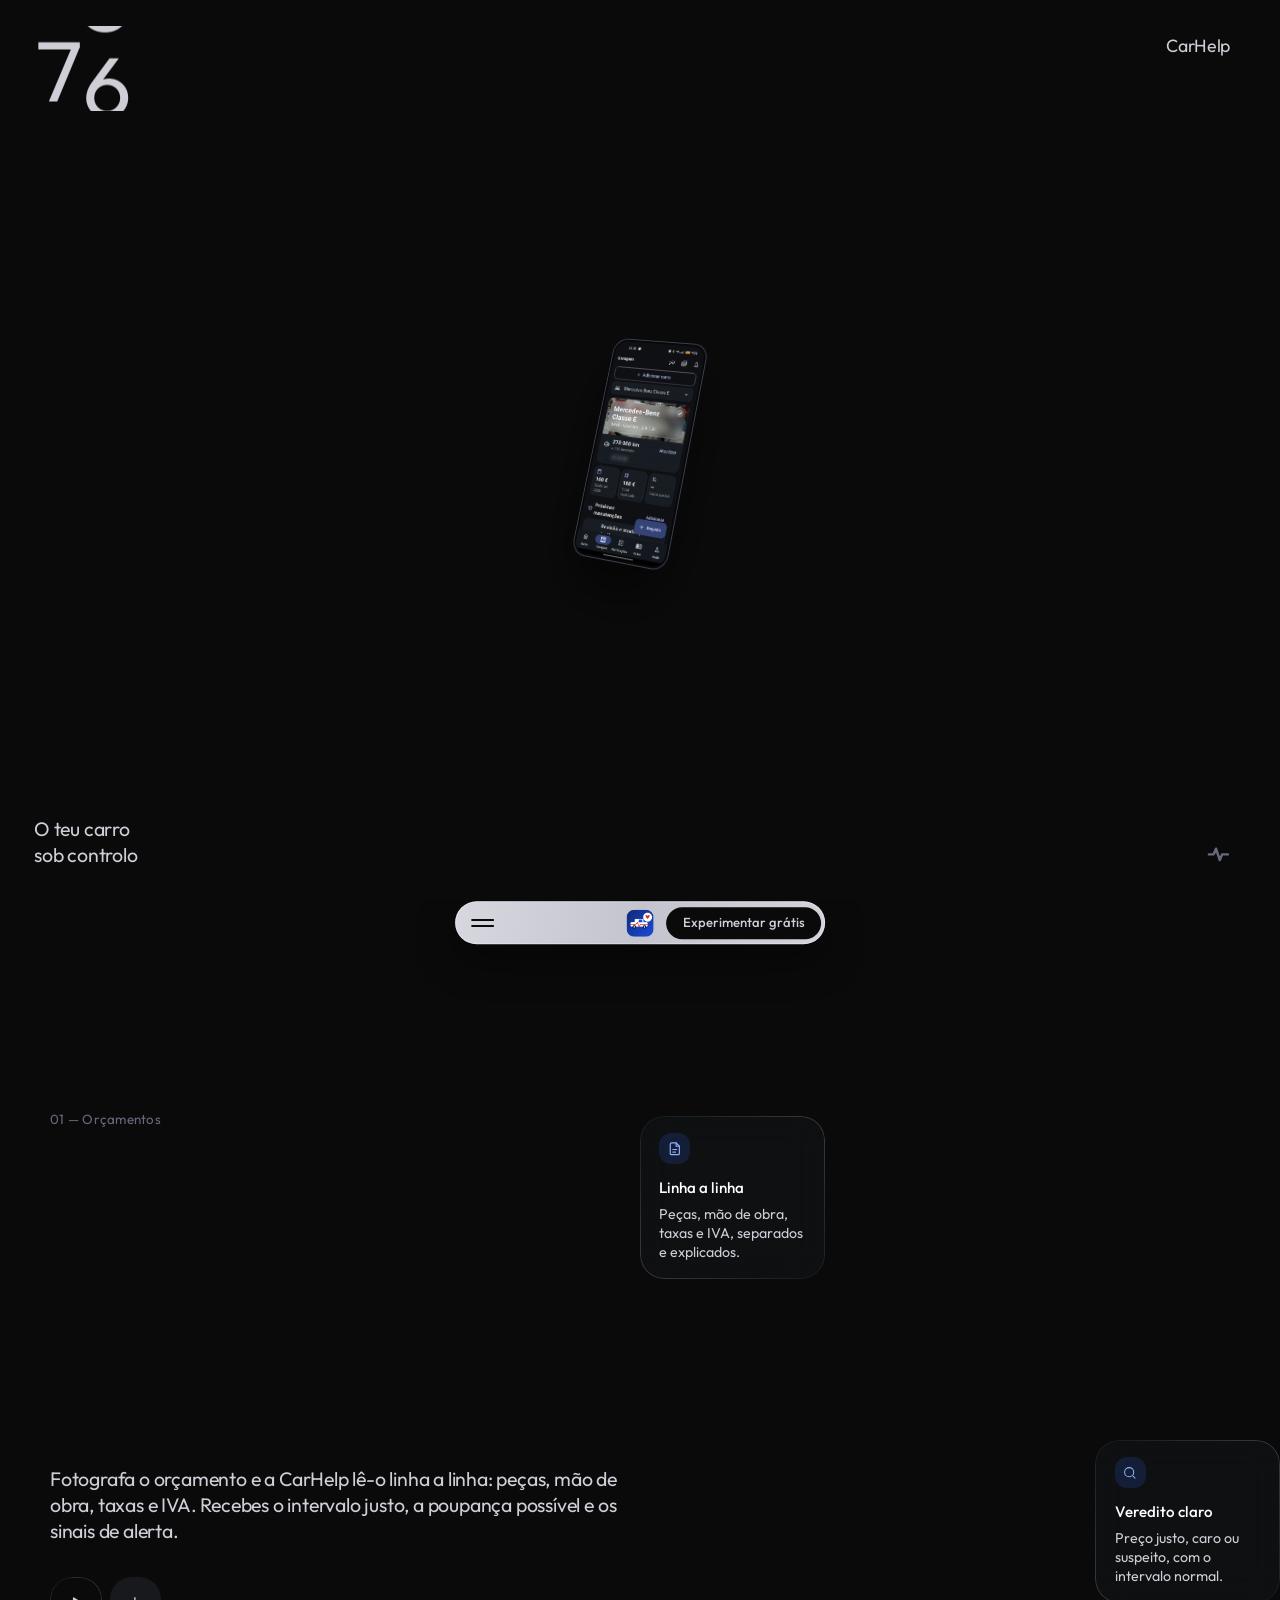
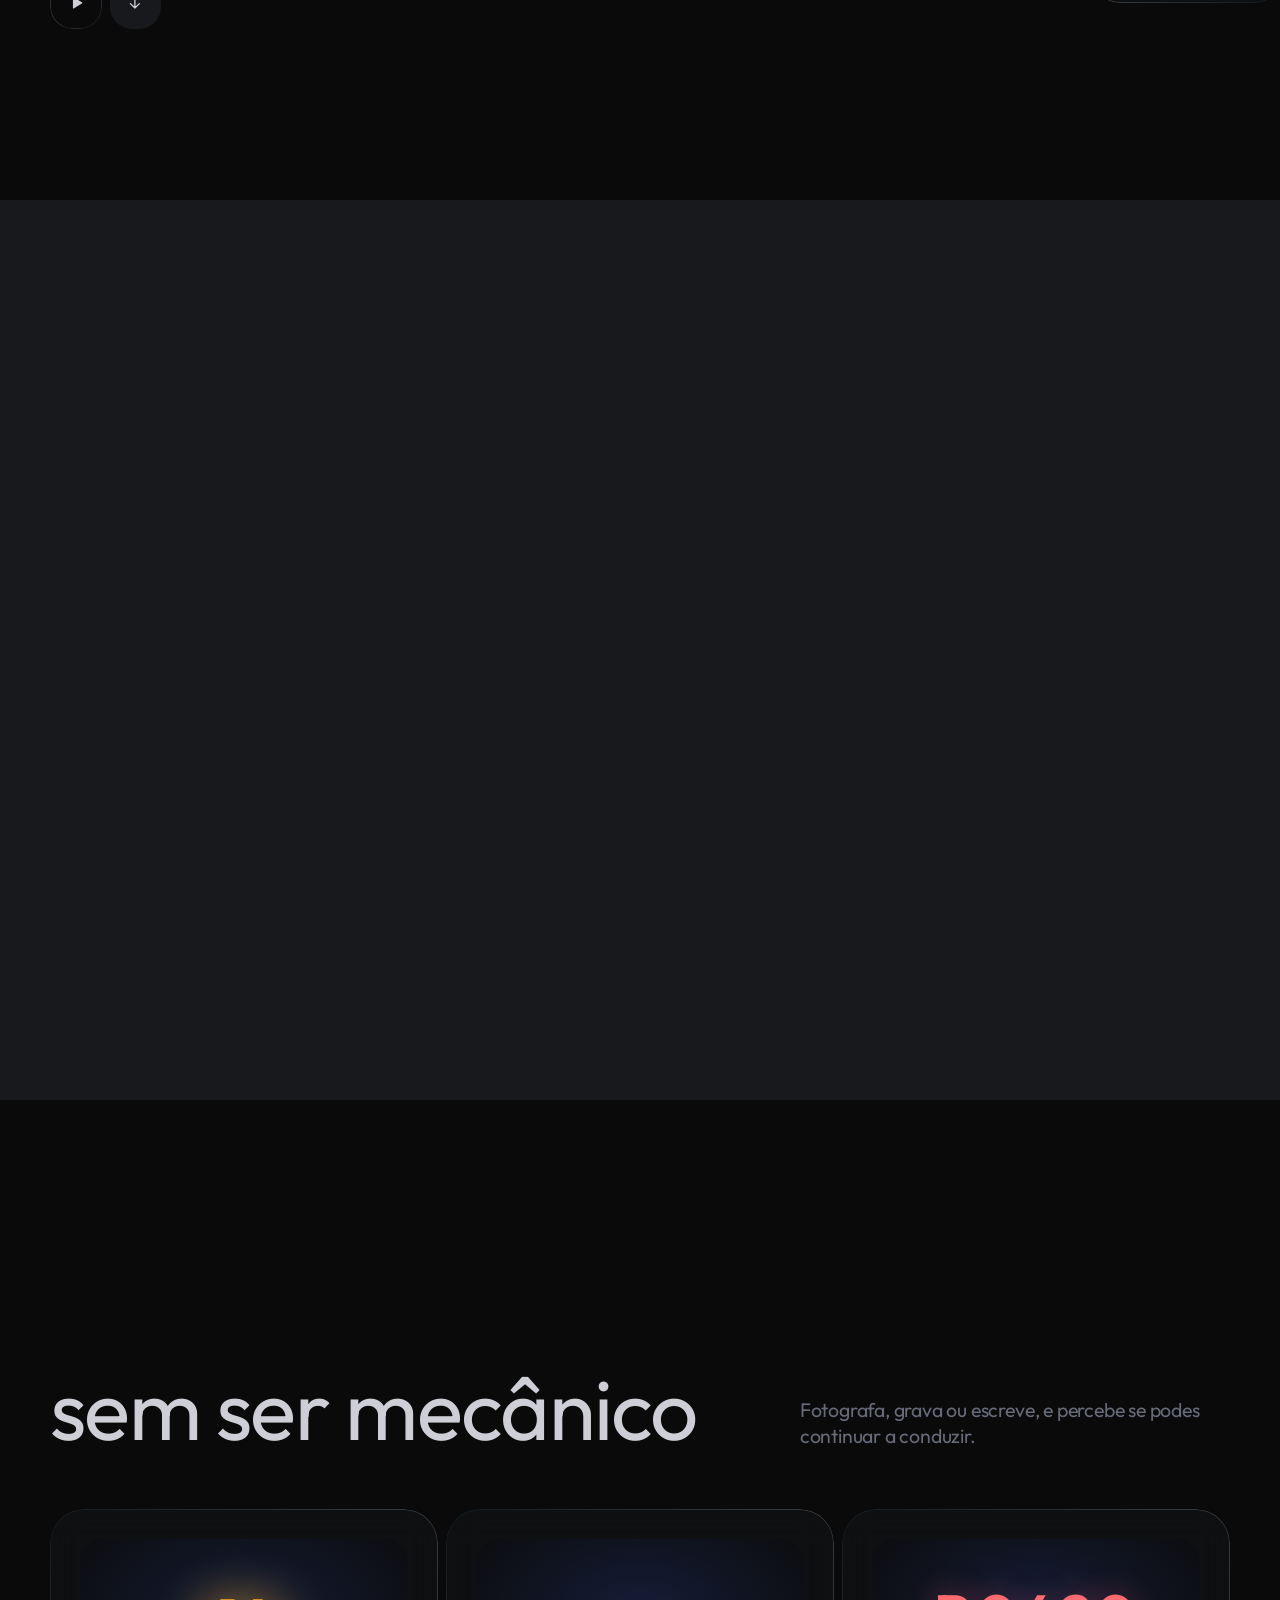
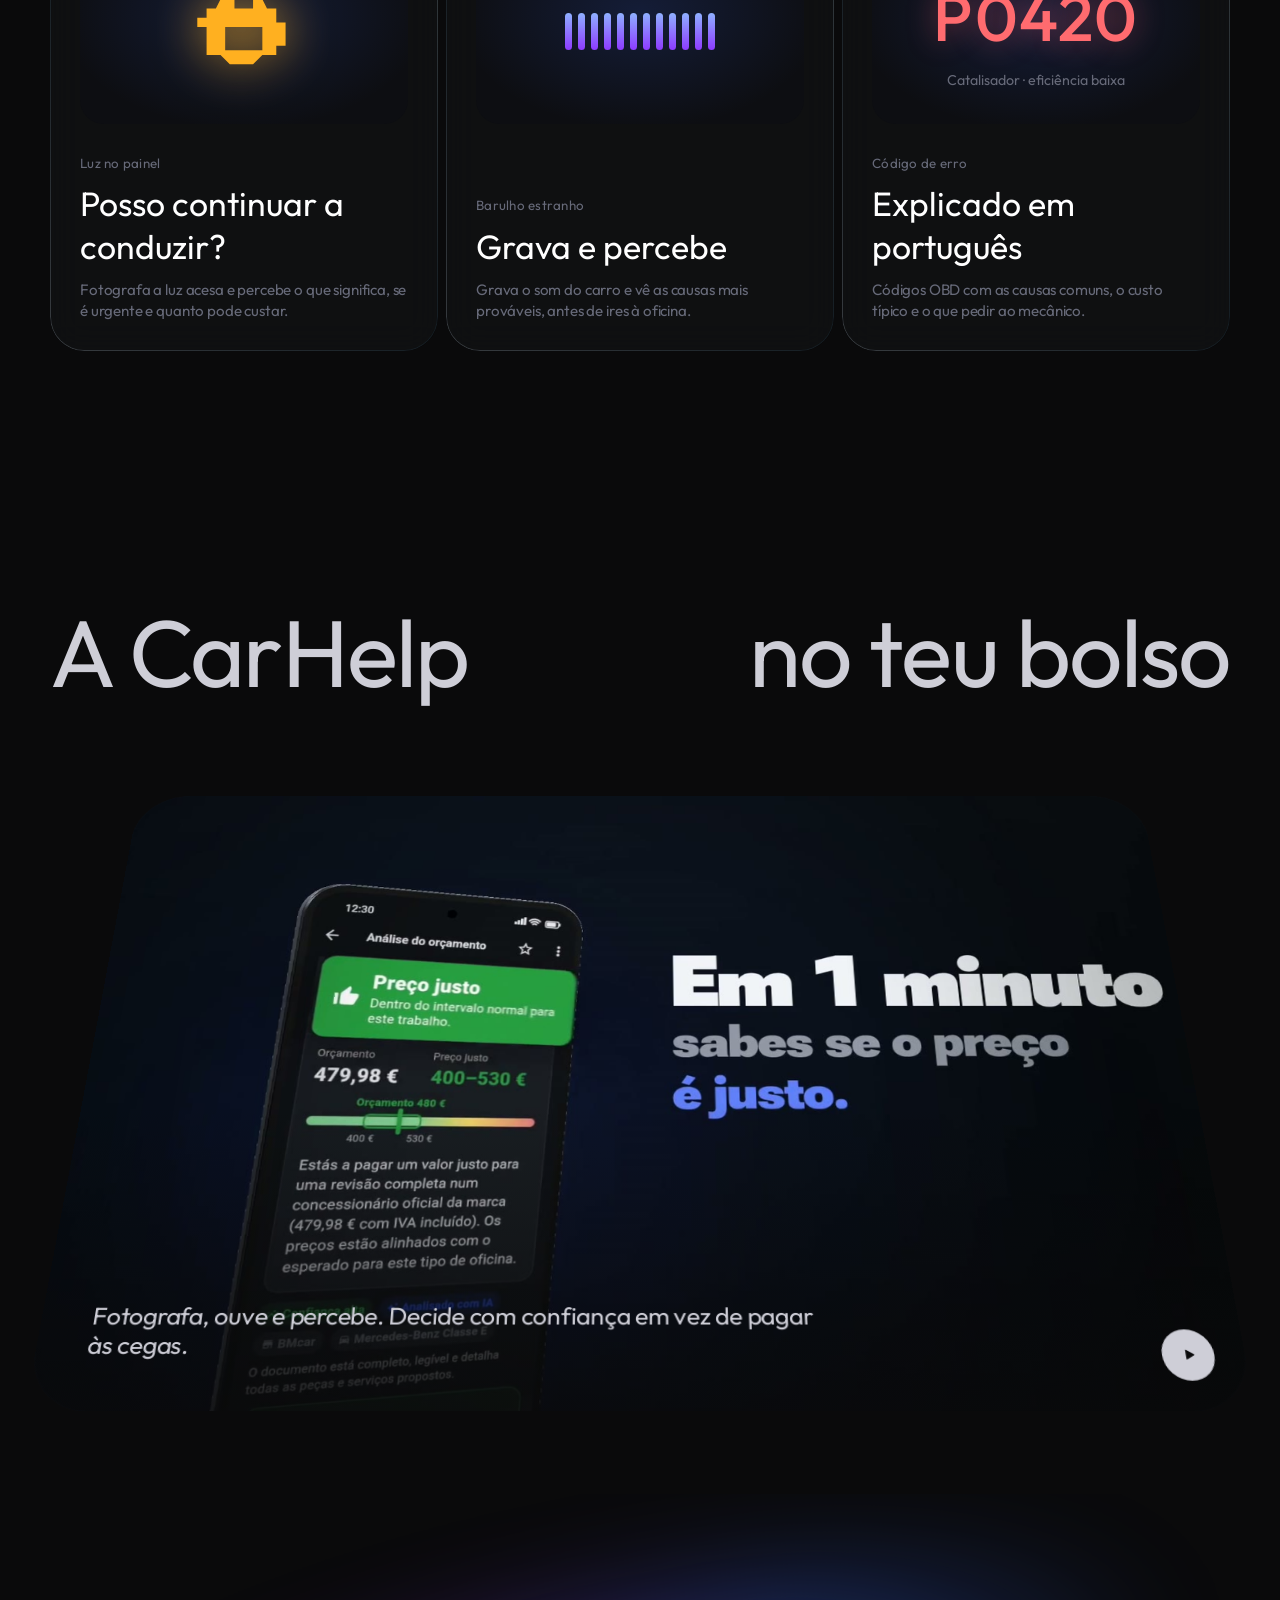
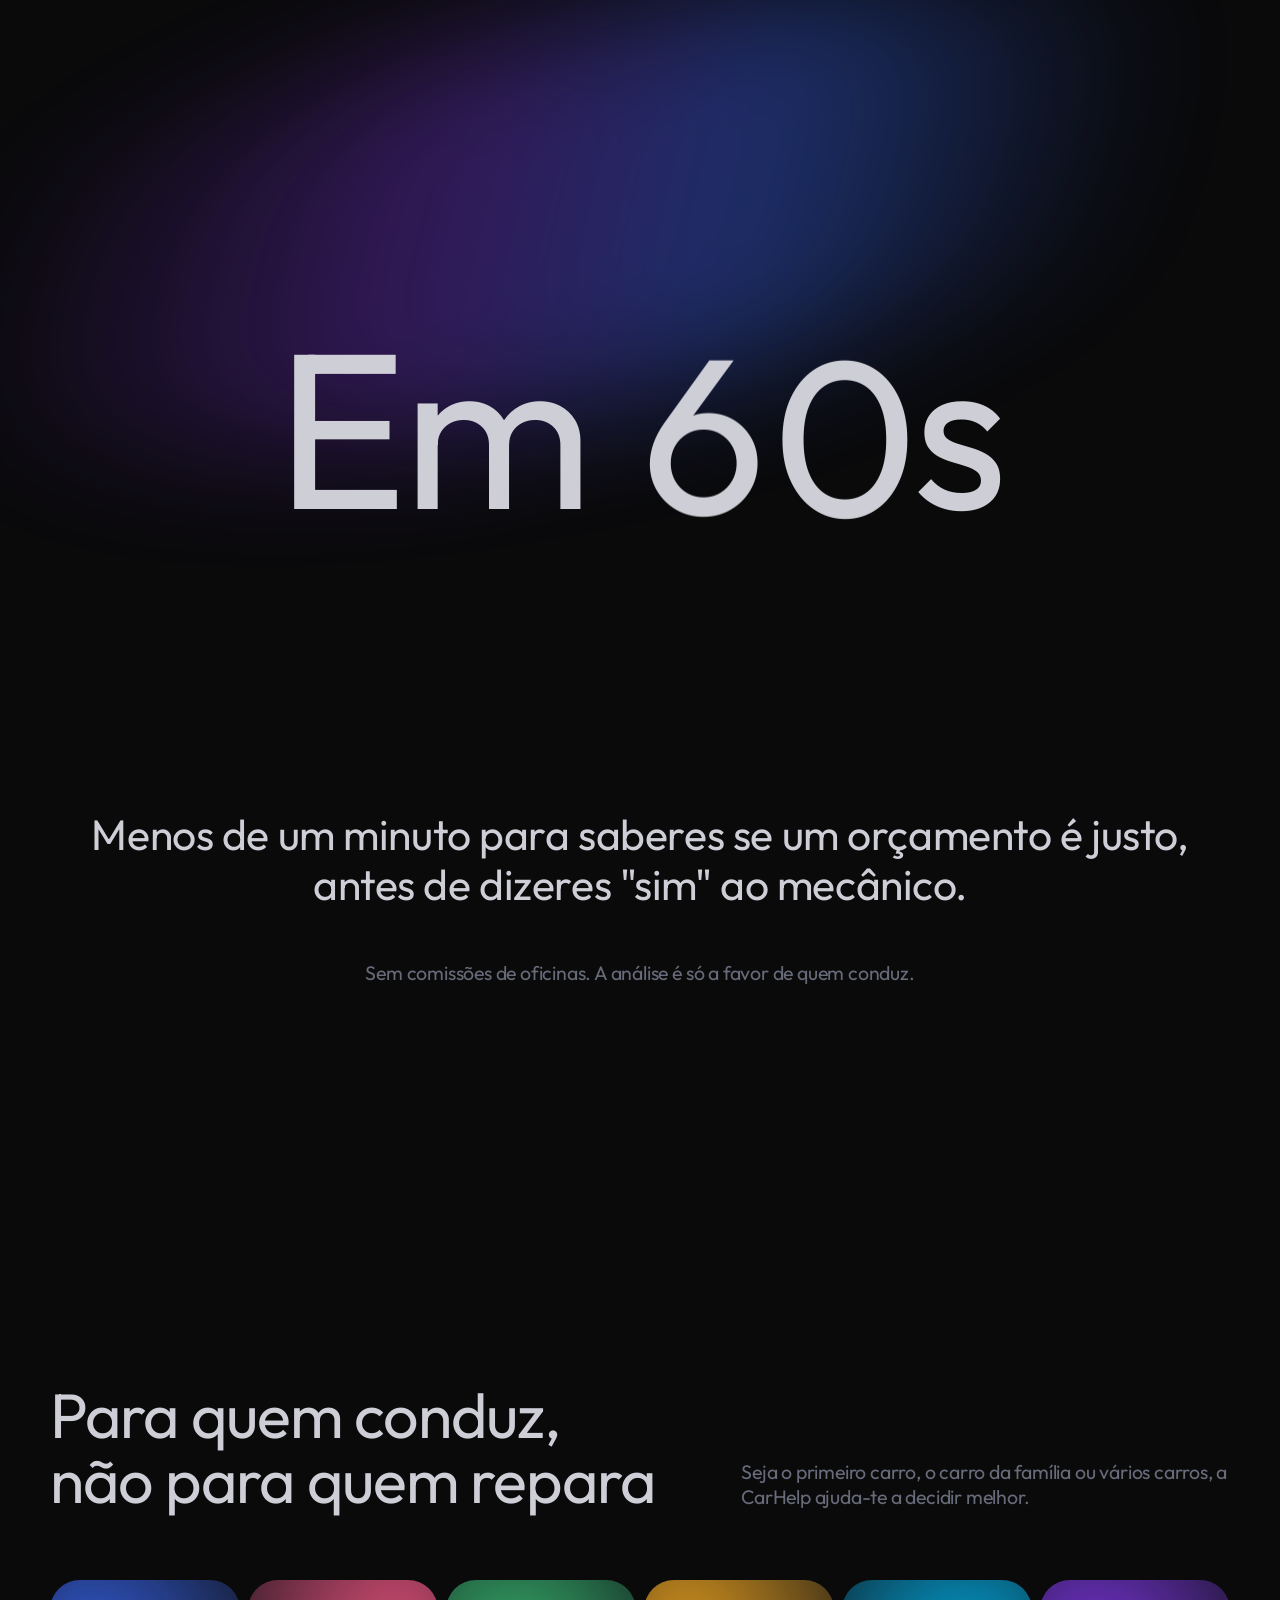
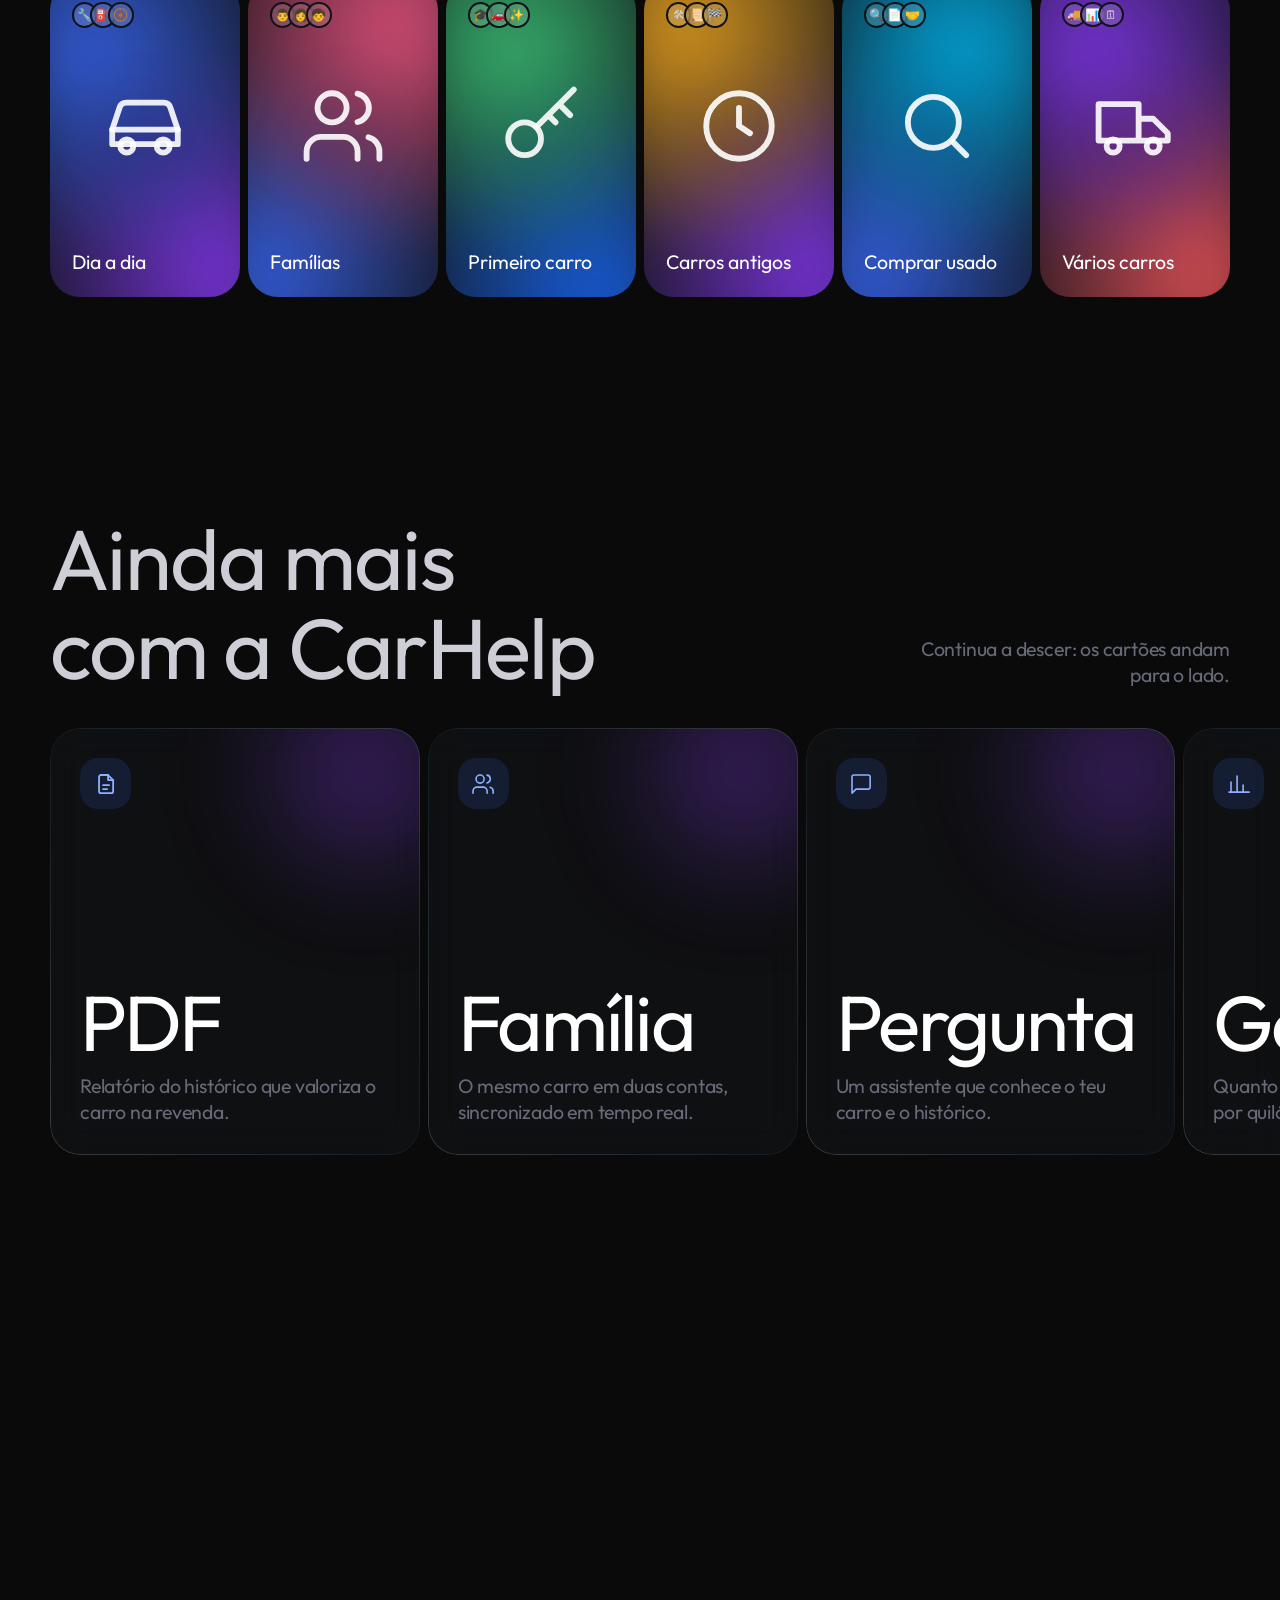
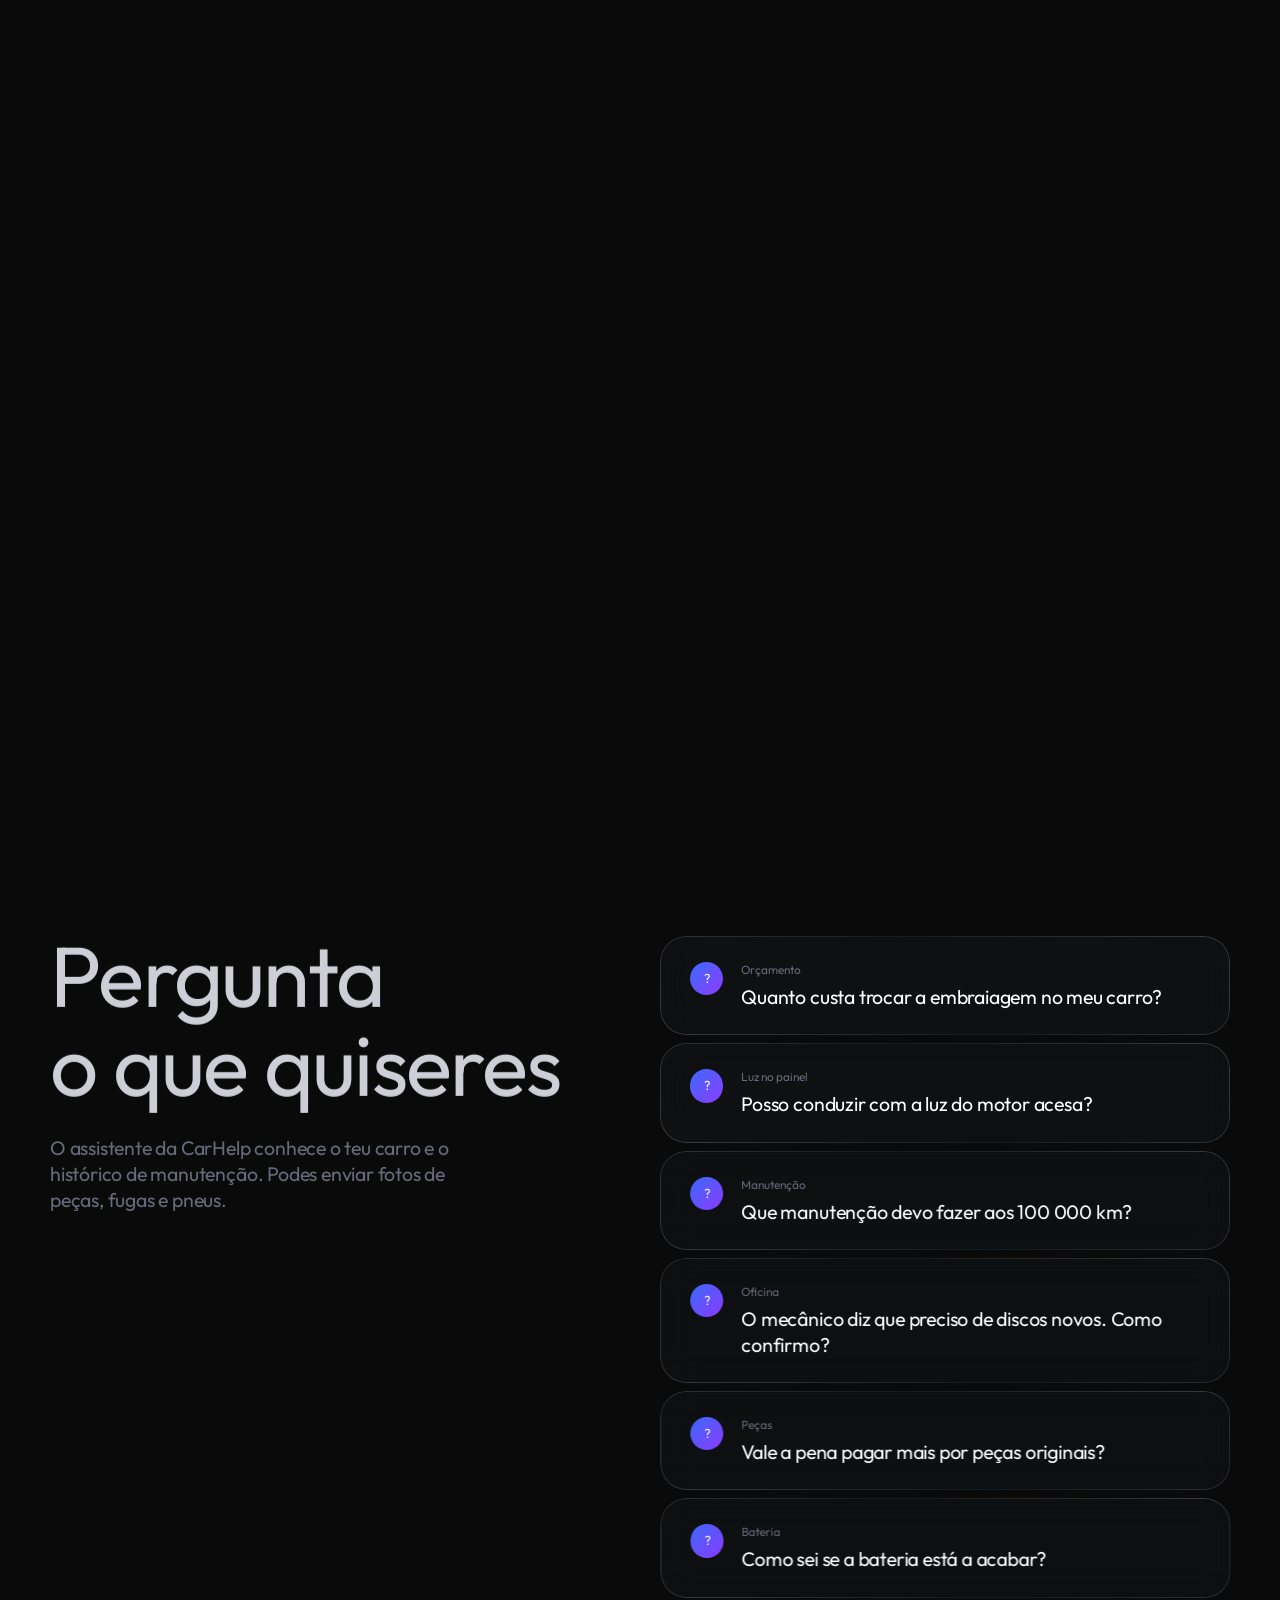
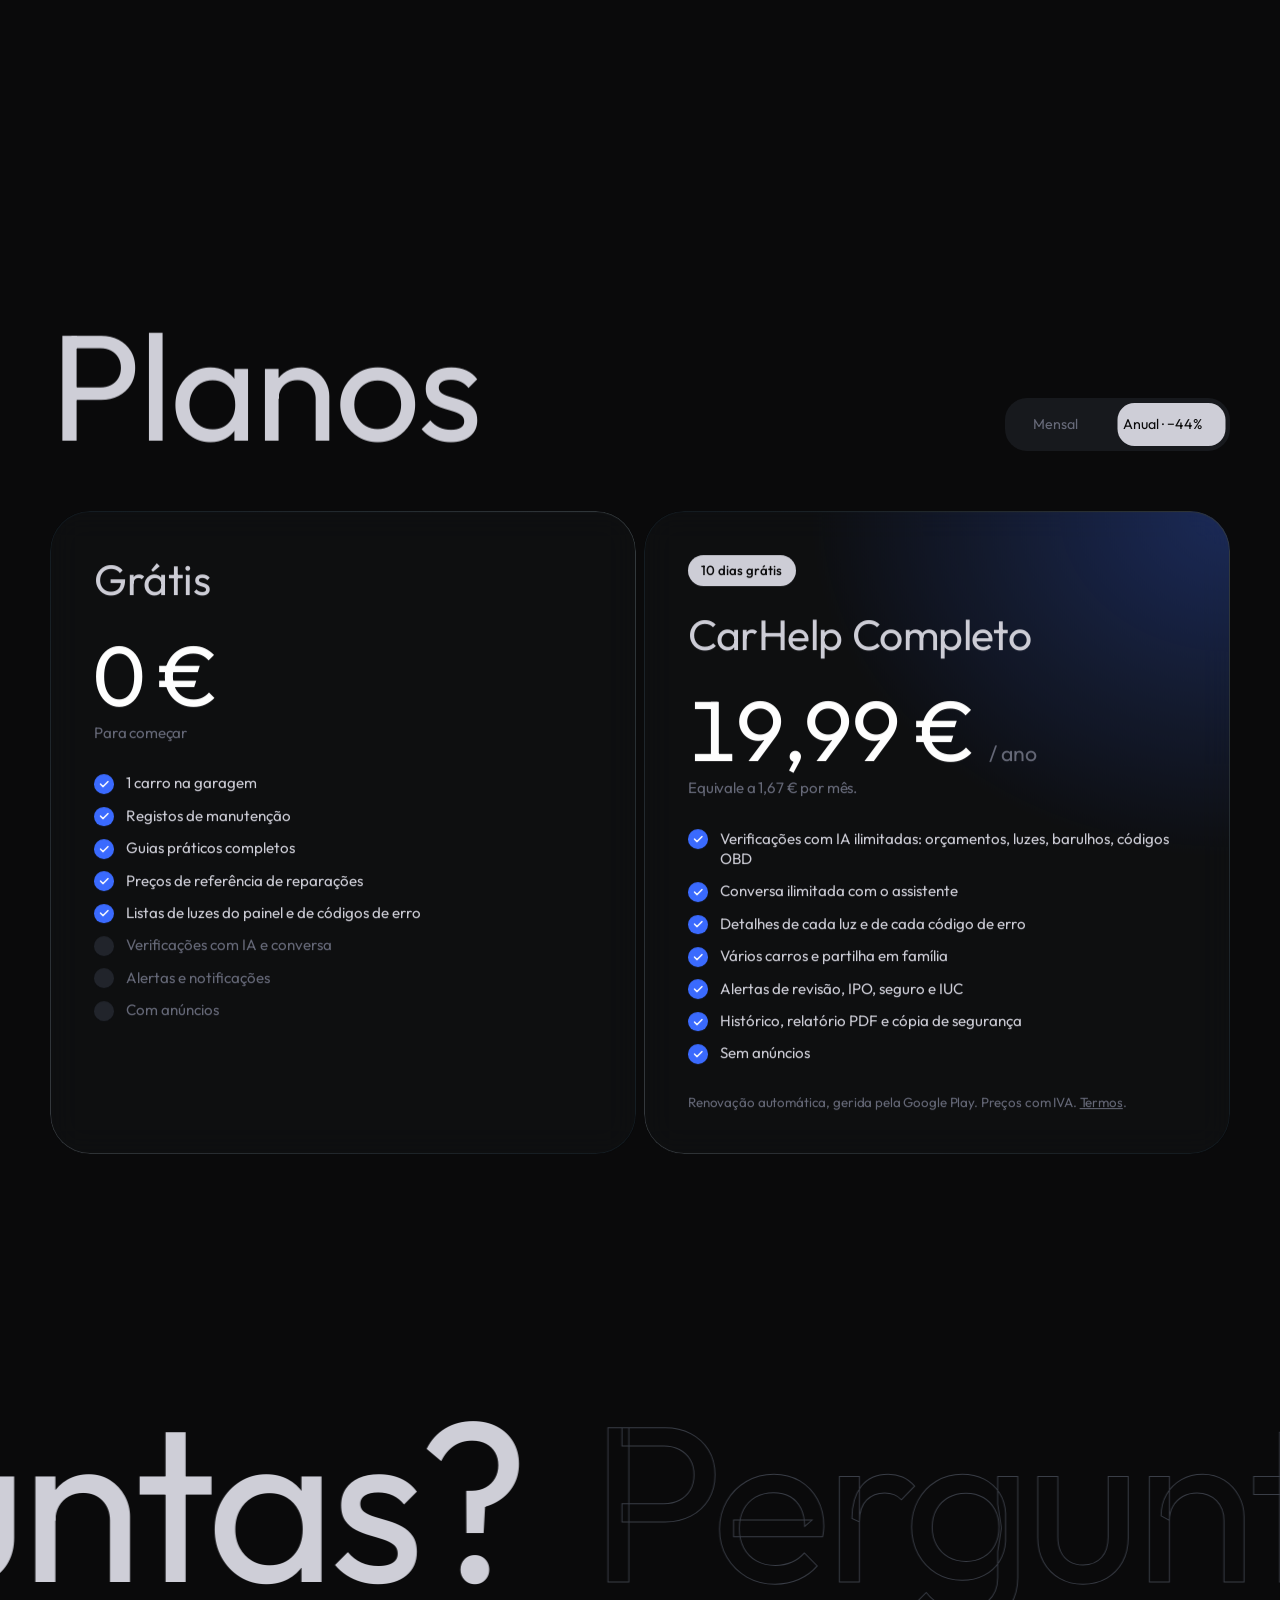
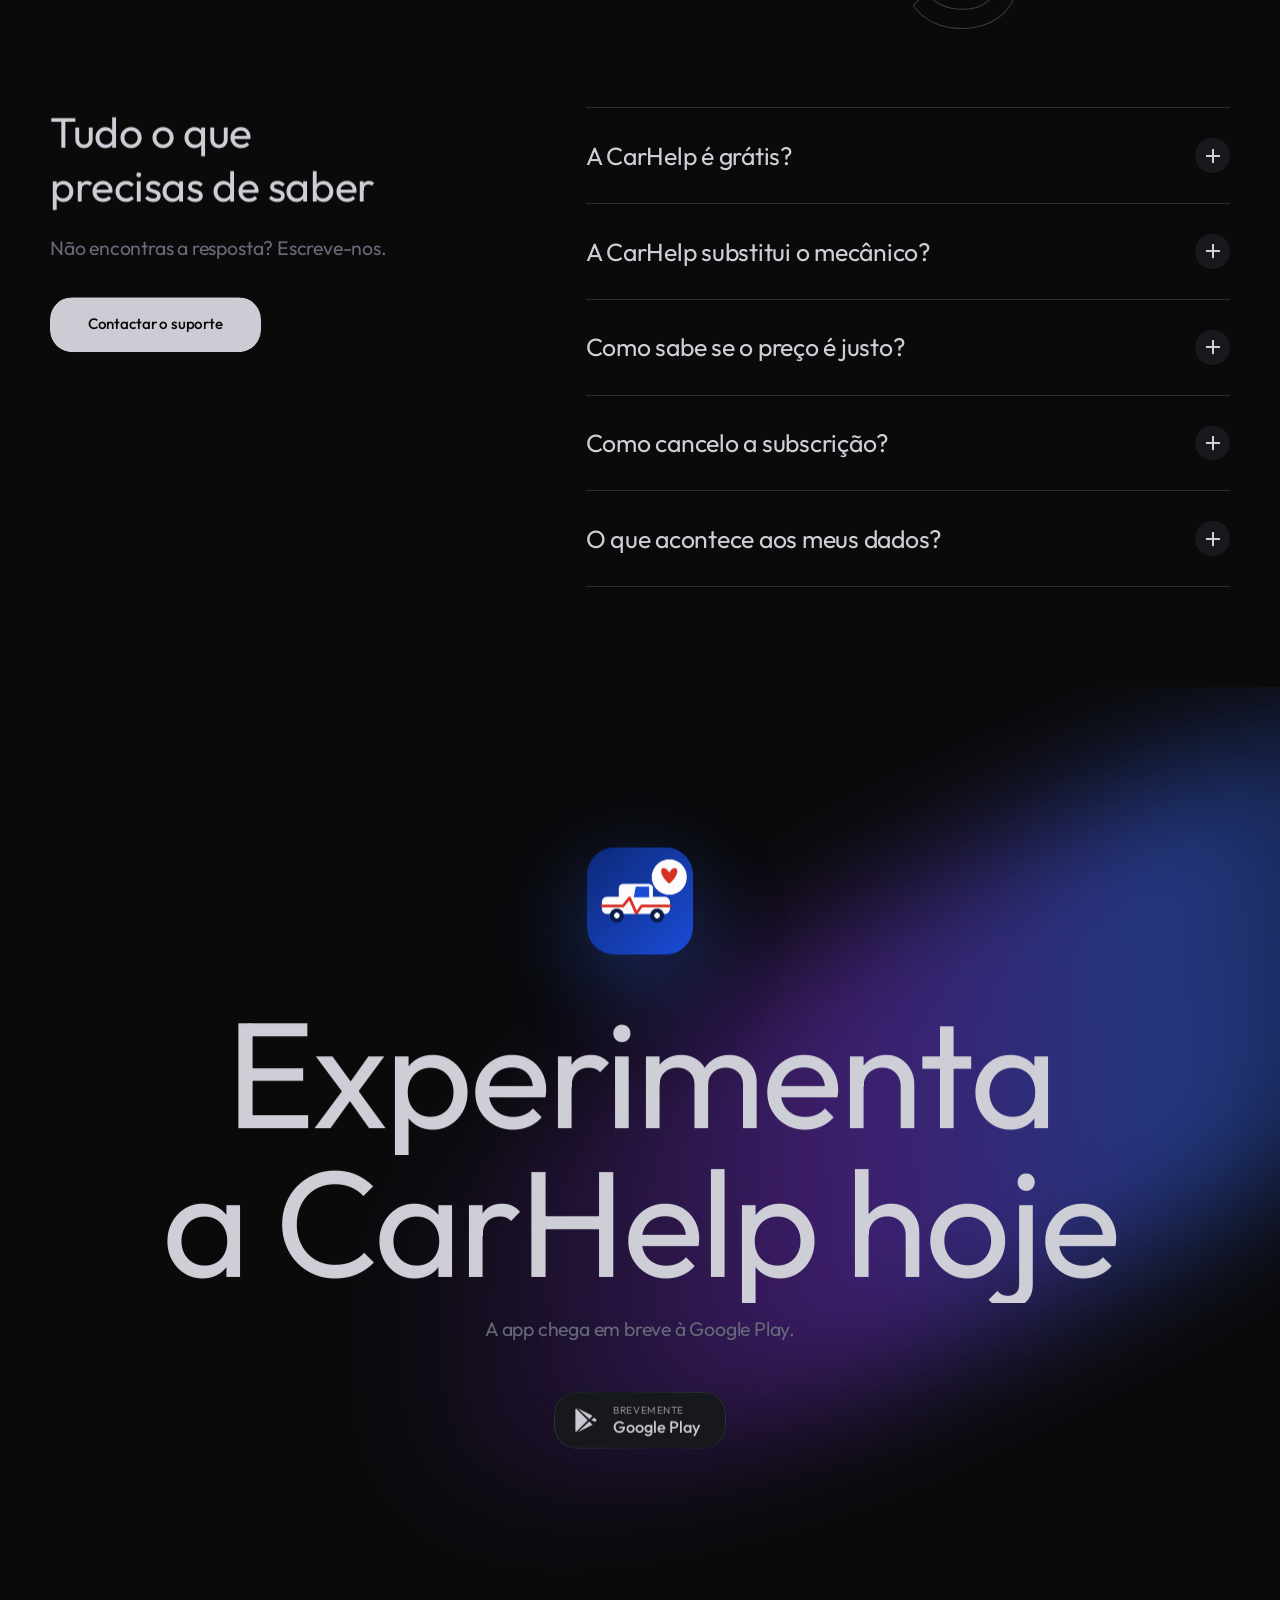
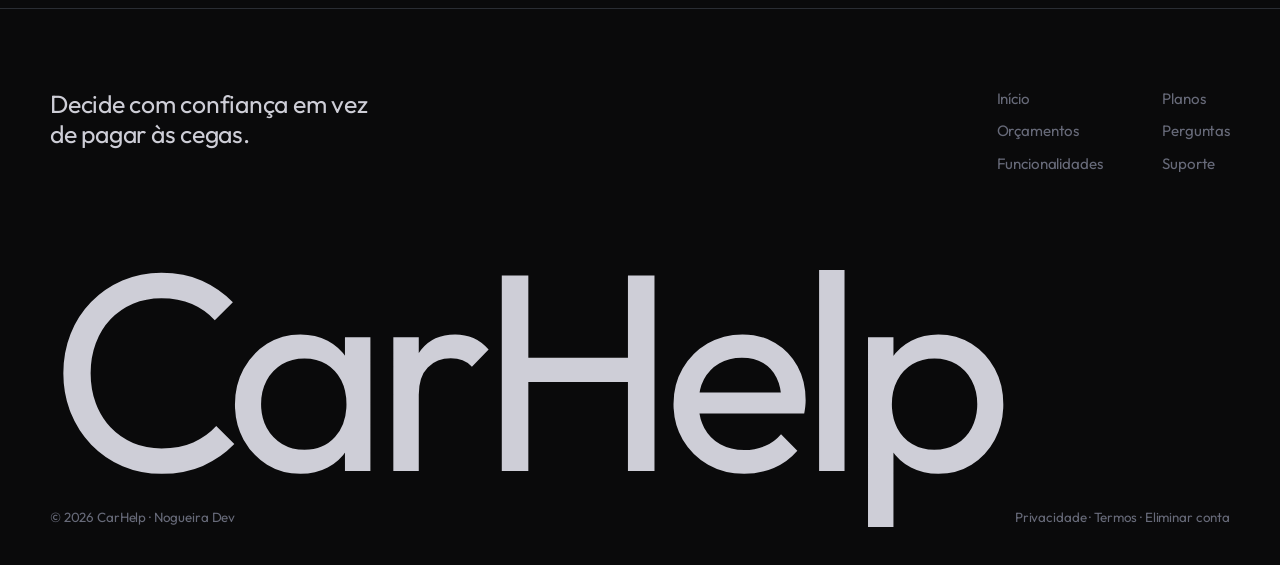
==== index.html @ defe09f9 "Add files via upload" ====
<!doctype html>
<html lang="pt-PT" class="no-js">
<head>
  <meta charset="utf-8">
  <meta name="viewport" content="width=device-width, initial-scale=1">
  <title>CarHelp — Este orçamento é justo?</title>
  <meta name="description" content="Fotografa o orçamento da oficina e descobre em 1 minuto se o preço é justo. Percebe luzes do painel, barulhos e códigos de erro, e mantém o carro em dia.">
  <meta name="theme-color" content="#0a0a0b">
  <link rel="icon" type="image/png" href="media/app-icon.png">
  <link rel="apple-touch-icon" href="media/app-icon.png">
  <meta property="og:type" content="website">
  <meta property="og:locale" content="pt_PT">
  <meta property="og:title" content="CarHelp — Este orçamento é justo?">
  <meta property="og:description" content="Descobre em 1 minuto se o orçamento da oficina é justo. Decide com confiança em vez de pagar às cegas.">
  <meta property="og:image" content="media/poster-desktop.jpg">
  <meta name="twitter:card" content="summary_large_image">
  <link rel="preconnect" href="https://fonts.googleapis.com">
  <link rel="preconnect" href="https://fonts.gstatic.com" crossorigin>
  <link href="https://fonts.googleapis.com/css2?family=Outfit:wght@300;400;500&display=swap" rel="stylesheet">
  <link rel="stylesheet" href="site.css">
  <script>document.documentElement.classList.replace('no-js', 'js');</script>
  <!--
    QUANDO A APP ESTIVER PUBLICADA, preenche só esta linha:
      window.PLAY_STORE_URL = "https://play.google.com/store/apps/details?id=com.tomas.car_help";
  -->
  <script>window.PLAY_STORE_URL = "";</script>
</head>
<body>

  <!-- Ícones -->
  <svg width="0" height="0" style="position:absolute" aria-hidden="true">
    <defs>
      <symbol id="i-down" viewBox="0 0 24 24" fill="none" stroke="currentColor" stroke-width="1.8" stroke-linecap="round" stroke-linejoin="round"><path d="M12 5v14M6 13l6 6 6-6"/></symbol>
      <symbol id="i-right" viewBox="0 0 24 24" fill="none" stroke="currentColor" stroke-width="1.8" stroke-linecap="round" stroke-linejoin="round"><path d="M5 12h14M13 6l6 6-6 6"/></symbol>
      <symbol id="i-left" viewBox="0 0 24 24" fill="none" stroke="currentColor" stroke-width="1.8" stroke-linecap="round" stroke-linejoin="round"><path d="M19 12H5M11 6l-6 6 6 6"/></symbol>
      <symbol id="i-play" viewBox="0 0 24 24" fill="currentColor"><path d="M8 5.5v13a1 1 0 0 0 1.5.86l10.6-6.5a1 1 0 0 0 0-1.72L9.5 4.64A1 1 0 0 0 8 5.5Z"/></symbol>
      <symbol id="i-close" viewBox="0 0 24 24" fill="none" stroke="currentColor" stroke-width="1.8" stroke-linecap="round"><path d="M6 6l12 12M18 6 6 18"/></symbol>
      <symbol id="i-menu" viewBox="0 0 24 24" fill="none" stroke="currentColor" stroke-width="1.8" stroke-linecap="round"><path d="M4 9h16M4 15h16"/></symbol>
      <symbol id="i-pulse" viewBox="0 0 24 24" fill="none" stroke="currentColor" stroke-width="2.6" stroke-linecap="round" stroke-linejoin="round"><path d="M2 12h5l2.5-6 4 12 2.5-6H22"/></symbol>
      <symbol id="i-gplay" viewBox="0 0 24 24" fill="currentColor"><path d="M3.6 1.6a1.3 1.3 0 0 0-.6 1.1v18.6c0 .5.2.9.6 1.1l10.4-10.4L3.6 1.6Zm11.8 9.3 2.9-2.9L5 1.4l10.4 9.5Zm0 2.2L5 22.6l13.3-6.6-2.9-2.9Zm4.9-3.5-3.3 1.9 3.3 1.9 1-.6a1 1 0 0 0 0-1.8l-1-.6Z"/></symbol>
      <symbol id="i-doc" viewBox="0 0 24 24" fill="none" stroke="currentColor" stroke-width="1.8" stroke-linecap="round" stroke-linejoin="round"><path d="M14 3H7a2 2 0 0 0-2 2v14a2 2 0 0 0 2 2h10a2 2 0 0 0 2-2V8z"/><path d="M14 3v5h5M9 13h6M9 17h4"/></symbol>
      <symbol id="i-warn" viewBox="0 0 24 24" fill="none" stroke="currentColor" stroke-width="1.8" stroke-linecap="round" stroke-linejoin="round"><path d="M12 9v4M12 17h.01"/><path d="M10.3 3.9 1.8 18a2 2 0 0 0 1.7 3h17a2 2 0 0 0 1.7-3L13.7 3.9a2 2 0 0 0-3.4 0z"/></symbol>
      <symbol id="i-wave" viewBox="0 0 24 24" fill="none" stroke="currentColor" stroke-width="1.8" stroke-linecap="round"><path d="M12 3v18M8 7v10M4 10v4M16 7v10M20 10v4"/></symbol>
      <symbol id="i-chip" viewBox="0 0 24 24" fill="none" stroke="currentColor" stroke-width="1.8" stroke-linecap="round" stroke-linejoin="round"><rect x="5" y="5" width="14" height="14" rx="2"/><path d="M9 9h6v6H9zM9 2v3M15 2v3M9 19v3M15 19v3M19 9h3M19 15h3M2 9h3M2 15h3"/></symbol>
      <symbol id="i-bell" viewBox="0 0 24 24" fill="none" stroke="currentColor" stroke-width="1.8" stroke-linecap="round" stroke-linejoin="round"><path d="M6 8a6 6 0 1 1 12 0c0 7 3 9 3 9H3s3-2 3-9"/><path d="M10.3 21a1.9 1.9 0 0 0 3.4 0"/></symbol>
      <symbol id="i-car" viewBox="0 0 24 24" fill="none" stroke="currentColor" stroke-width="1.6" stroke-linecap="round" stroke-linejoin="round"><path d="M3 13l2-6a2 2 0 0 1 1.9-1.4h10.2A2 2 0 0 1 19 7l2 6"/><path d="M3 13h18v4H3z"/><circle cx="7" cy="17.5" r="1.8"/><circle cx="17" cy="17.5" r="1.8"/></symbol>
      <symbol id="i-users" viewBox="0 0 24 24" fill="none" stroke="currentColor" stroke-width="1.6" stroke-linecap="round" stroke-linejoin="round"><path d="M16 21v-2a4 4 0 0 0-4-4H6a4 4 0 0 0-4 4v2"/><circle cx="9" cy="7" r="4"/><path d="M22 21v-2a4 4 0 0 0-3-3.9M16 3.1a4 4 0 0 1 0 7.8"/></symbol>
      <symbol id="i-key" viewBox="0 0 24 24" fill="none" stroke="currentColor" stroke-width="1.6" stroke-linecap="round" stroke-linejoin="round"><circle cx="7.5" cy="15.5" r="4.5"/><path d="M10.7 12.3 21 2M17 6l3 3M14 9l2 2"/></symbol>
      <symbol id="i-clock" viewBox="0 0 24 24" fill="none" stroke="currentColor" stroke-width="1.6" stroke-linecap="round"><circle cx="12" cy="12" r="9"/><path d="M12 7v5l3 2"/></symbol>
      <symbol id="i-search" viewBox="0 0 24 24" fill="none" stroke="currentColor" stroke-width="1.6" stroke-linecap="round"><circle cx="11" cy="11" r="7"/><path d="m20 20-3.5-3.5"/></symbol>
      <symbol id="i-truck" viewBox="0 0 24 24" fill="none" stroke="currentColor" stroke-width="1.6" stroke-linecap="round" stroke-linejoin="round"><path d="M2 6h11v10H2zM13 10h4l4 4v2h-8z"/><circle cx="6" cy="17.5" r="1.8"/><circle cx="17" cy="17.5" r="1.8"/></symbol>
      <symbol id="i-chat" viewBox="0 0 24 24" fill="none" stroke="currentColor" stroke-width="1.6" stroke-linecap="round" stroke-linejoin="round"><path d="M21 15a2 2 0 0 1-2 2H7l-4 4V5a2 2 0 0 1 2-2h14a2 2 0 0 1 2 2z"/></symbol>
      <symbol id="i-chart" viewBox="0 0 24 24" fill="none" stroke="currentColor" stroke-width="1.6" stroke-linecap="round"><path d="M4 20V10M10 20V4M16 20v-7M22 20H2"/></symbol>
      <symbol id="i-cloud" viewBox="0 0 24 24" fill="none" stroke="currentColor" stroke-width="1.6" stroke-linecap="round" stroke-linejoin="round"><path d="M17.5 19a4.5 4.5 0 0 0 .5-9h-1.3A7 7 0 1 0 4 15.3M12 12v9M8.5 15.5 12 12l3.5 3.5"/></symbol>
    </defs>
  </svg>

  <!-- Carregamento -->
  <div class="loader" id="loader" aria-hidden="true">
    <div class="ld-count" id="ldCount"><span class="ld-col"></span><span class="ld-col"></span></div>
    <span class="ld-brand">CarHelp</span>
    <div class="ld-img" id="ldImg">
      <img src="media/screen-inicio.jpg" alt="">
      <img src="media/screen-analise.jpg" alt="">
      <img src="media/screen-garagem.jpg" alt="">
    </div>
    <p class="ld-text"><span class="line"><span>O teu carro</span></span><span class="line"><span>sob controlo</span></span></p>
    <span class="ld-mark"><svg><use href="#i-pulse"/></svg></span>
  </div>
  <div class="curtain" id="curtain" aria-hidden="true"></div>

  <!-- Barra de navegação: cápsula em baixo ao centro que encolhe ao descer e se transforma no menu -->
  <div class="nav-dim" id="navDim" aria-hidden="true"></div>
  <nav class="navbar" id="navbar" aria-label="Navegação">
    <button class="nb-menu" id="nbMenu" type="button" aria-label="Abrir menu" aria-expanded="false" aria-controls="navCard"><i></i><i></i></button>
    <a class="nb-logo" href="#topo" data-scroll aria-label="CarHelp, voltar ao início"><img src="media/app-icon.png" alt=""></a>
    <a class="nb-cta" href="#download" data-scroll><span class="l">Experimentar grátis</span><span class="s">Experimentar</span></a>
  </nav>
  <div class="nav-card" id="navCard" role="dialog" aria-modal="true" aria-label="Menu" aria-hidden="true">
    <div class="nc-inner">
      <div class="nc-top">
        <div class="nc-links">
          <a href="#topo" data-scroll data-nav="hero">Início</a>
          <a href="#orcamentos" data-scroll data-nav="orcamentos">Orçamentos</a>
          <a href="#garagem" data-scroll data-nav="garagem">Garagem</a>
          <a href="#planos" data-scroll data-nav="planos">Planos</a>
          <a href="#perguntas" data-scroll data-nav="perguntas">Perguntas</a>
        </div>
        <img class="nc-mark" src="media/app-icon.png" alt="">
      </div>
      <hr>
      <div class="nc-small">
        <div><a href="mailto:support@carhelp.pt">Suporte</a><a href="termos.html" data-page>Termos de utilização</a><a href="privacidade.html" data-page>Privacidade</a></div>
        <div><a href="eliminar-conta.html" data-page>Eliminar conta</a><a href="#ajuda" data-scroll>Funcionalidades</a></div>
      </div>
      <a class="nc-cta" href="#download" data-scroll>Experimentar grátis</a>
    </div>
  </div>
  <button class="nc-close" id="ncClose" type="button" aria-label="Fechar menu"><svg><use href="#i-close"/></svg></button>

  <!-- Telemóvel 3D que acompanha o scroll (ecrãs reais da app) -->
  <div class="rig" id="rig" aria-hidden="true">
    <div class="phone3d" id="phone">
      <div class="p-float" id="phoneFloat">
        <div class="p-layers"></div>
        <div class="p-face p-back">
          <div class="p-cam"><i></i><i></i><i></i></div>
          <div class="p-mark"><img src="media/app-icon.png" alt=""><span>CarHelp</span></div>
        </div>
        <div class="p-face p-front">
          <div class="p-screen">
            <img src="media/screen-inicio.jpg" alt="" data-screen="0" class="on">
            <img src="media/screen-analise.jpg" alt="" data-screen="1">
            <img src="media/screen-garagem.jpg" alt="" data-screen="2">
            <span class="p-hole"></span>
            <span class="p-glare"></span>
          </div>
        </div>
      </div>
    </div>
  </div>

  <main id="topo">

    <!-- ═══ Hero ═══ -->
    <section class="hero" data-phone="0">
      <div class="aurora a1"></div>
      <div class="top">
        <h1 class="h1 col-h" data-split>
          <span class="line"><span>Este</span></span>
          <span class="line"><span>orçamento</span></span>
          <span class="line"><span>é <span class="star"><svg><use href="#i-pulse"/></svg></span>justo?</span></span>
        </h1>
        <a class="logo" href="#topo" data-scroll data-hero-in><img src="media/app-icon.png" alt="">CarHelp</a>
      </div>
      <div class="bottom">
        <div class="col">
          <p class="p1" data-hero-in>Fotografa o orçamento da oficina e, em 1 minuto, sabes se o preço é justo, o que é urgente e o que perguntar ao mecânico.</p>
          <div class="actions" data-hero-in>
            <a class="btn" href="#download" data-scroll><span class="bg"></span>Experimentar grátis</a>
            <a class="ibtn gborder" href="#orcamentos" data-scroll aria-label="Descer"><span class="fill"></span><svg><use href="#i-down"/></svg></a>
            <button class="ibtn ink" type="button" data-video aria-label="Ver o vídeo"><span class="fill"></span><svg><use href="#i-play"/></svg></button>
          </div>
          <p class="p3 grey note" data-hero-in>* 10 dias grátis · cancelas quando quiseres</p>
        </div>
      </div>
      <div class="m-phone" data-mphone><div class="m-frame"><img src="media/screen-inicio.jpg" alt="Ecrã inicial da CarHelp" loading="lazy"></div></div>
    </section>

    <!-- ═══ Orçamentos ═══ -->
    <section class="feature" id="orcamentos" data-phone="1">
      <div class="copy col">
        <span class="eyebrow" data-fade>01 — Orçamentos</span>
        <h2 class="h1 col-h" data-split><span class="line"><span>Acaba com</span></span><span class="line"><span>orçamentos</span></span><span class="line"><span>às cegas</span></span></h2>
        <p class="p1" data-fade>Fotografa o orçamento e a CarHelp lê-o linha a linha: peças, mão de obra, taxas e IVA. Recebes o intervalo justo, a poupança possível e os sinais de alerta.</p>
        <div class="row" data-fade>
          <button class="ibtn gborder" type="button" data-video aria-label="Ver o vídeo"><span class="fill"></span><svg><use href="#i-play"/></svg></button>
          <a class="ibtn ink" href="#garagem" data-scroll aria-label="Continuar"><span class="fill"></span><svg><use href="#i-down"/></svg></a>
        </div>
      </div>
      <div class="m-phone" data-mphone><div class="m-frame"><img src="media/screen-analise.jpg" alt="Análise do orçamento: preço justo, entre 400 e 530 euros" loading="lazy"></div></div>
      <div class="callouts">
        <div class="callout glass c-a" data-pop><i><svg><use href="#i-doc"/></svg></i><b>Linha a linha</b><span>Peças, mão de obra, taxas e IVA, separados e explicados.</span></div>
        <div class="callout glass c-b" data-pop><i><svg><use href="#i-search"/></svg></i><b>Veredito claro</b><span>Preço justo, caro ou suspeito, com o intervalo normal.</span></div>
      </div>
    </section>

    <!-- ═══ Garagem ═══ -->
    <section class="feature" id="garagem" data-phone="2">
      <div class="copy col">
        <span class="eyebrow" data-fade>02 — Garagem</span>
        <h2 class="h1 col-h" data-split><span class="line"><span>Mantém</span></span><span class="line"><span>o carro</span></span><span class="line"><span>em dia</span></span></h2>
        <p class="p1" data-fade>Vários carros, histórico com faturas e gastos do ano. A revisão, a inspeção, o seguro e o IUC avisam-te a tempo, por data ou por quilómetros.</p>
        <div class="tags" data-fade><span class="tag"><i></i>Revisão</span><span class="tag"><i style="background:#3fd27f"></i>IPO</span><span class="tag"><i style="background:#ffb020"></i>Seguro</span><span class="tag"><i style="background:#ff5a5f"></i>IUC</span></div>
      </div>
      <div class="m-phone" data-mphone><div class="m-frame"><img src="media/screen-garagem.jpg" alt="Garagem da CarHelp com quilómetros, gastos e próximas manutenções" loading="lazy"></div></div>
      <div class="callouts">
        <div class="callout glass c-a" data-pop><i><svg><use href="#i-bell"/></svg></i><b>Lembretes a tempo</b><span>Revisão, IPO, seguro e IUC, por data ou quilómetros.</span></div>
        <div class="callout glass c-b" data-pop><i><svg><use href="#i-chart"/></svg></i><b>Gastos do ano</b><span>Quanto gastaste e o custo por quilómetro.</span></div>
      </div>
    </section>

    <!-- ═══ Percebe o carro ═══ -->
    <section class="trio-sec" id="ajuda">
      <div class="head">
        <h2 class="h2" data-split><span class="line"><span>Percebe o carro</span></span><span class="line"><span>sem ser mecânico</span></span></h2>
        <p class="p1 grey" data-fade>Fotografa, grava ou escreve, e percebe se podes continuar a conduzir.</p>
      </div>
      <div class="trio">
        <article class="tcard glass" data-card>
          <div class="tvis vis-light"><svg viewBox="0 0 24 24" aria-hidden="true"><path fill="currentColor" d="M7 5h3v2h4V5h2l1 2h2v3h2v5h-2v2h-3l-2 2H9l-2-2H4v-6H2V9h2V7h2l1-2Zm1 6v5h8v-5H8Z"/></svg></div>
          <div><span class="eyebrow">Luz no painel</span><h3 class="h4">Posso continuar a conduzir?</h3><p class="p2 grey">Fotografa a luz acesa e percebe o que significa, se é urgente e quanto pode custar.</p></div>
        </article>
        <article class="tcard glass" data-card>
          <div class="tvis vis-wave" aria-hidden="true"><i></i><i></i><i></i><i></i><i></i><i></i><i></i><i></i><i></i><i></i><i></i><i></i></div>
          <div><span class="eyebrow">Barulho estranho</span><h3 class="h4">Grava e percebe</h3><p class="p2 grey">Grava o som do carro e vê as causas mais prováveis, antes de ires à oficina.</p></div>
        </article>
        <article class="tcard glass" data-card>
          <div class="tvis vis-code" aria-hidden="true"><b>P0420</b><span>Catalisador · eficiência baixa</span></div>
          <div><span class="eyebrow">Código de erro</span><h3 class="h4">Explicado em português</h3><p class="p2 grey">Códigos OBD com as causas comuns, o custo típico e o que pedir ao mecânico.</p></div>
        </article>
      </div>
    </section>

    <!-- ═══ Vídeo num cartão grande ═══ -->
    <section class="media-sec" data-phone="-1">
      <div class="heads">
        <h2 class="h1 media-h" data-split><span class="line"><span>A CarHelp</span></span></h2>
        <h2 class="h1 media-h" data-split style="text-align:right"><span class="line"><span>no teu bolso</span></span></h2>
      </div>
      <div class="media-wrap">
        <div class="media-card" id="mediaCard">
          <video src="media/carhelp-desktop.mp4" muted loop playsinline preload="none" poster="media/poster-desktop.jpg" data-lazyplay></video>
          <p class="h5">Fotografa, ouve e percebe. Decide com confiança em vez de pagar às cegas.</p>
          <button class="circle-btn" type="button" data-video aria-label="Ver com som"><svg><use href="#i-play"/></svg></button>
        </div>
      </div>
    </section>

    <!-- ═══ Estatística ═══ -->
    <section class="stats" data-phone="-1">
      <div class="aurora a3"></div>
      <h3 class="h0" style="position:relative">Em <span class="odo" data-odo="60"></span>s</h3>
      <p class="h3" data-fade style="position:relative">Menos de um minuto para saberes se um orçamento é justo, <br class="br-d">antes de dizeres "sim" ao mecânico.</p>
      <p class="p1 grey" data-fade style="position:relative">Sem comissões de oficinas. A análise é só a favor de quem conduz.</p>
    </section>

    <!-- ═══ Para quem é ═══ -->
    <section class="who" data-phone="-1">
      <div class="intro">
        <h2 class="h2" data-split><span class="line"><span>Para quem conduz,</span></span><span class="line"><span>não para quem repara</span></span></h2>
        <p class="p1 grey" data-fade>Seja o primeiro carro, o carro da família ou vários carros, a CarHelp ajuda-te a decidir melhor.</p>
      </div>
      <div class="who-grid">
        <div class="who-card" style="--g:radial-gradient(circle at 30% 30%,#3b6bff,transparent 60%),radial-gradient(circle at 80% 80%,#8d3bff,transparent 55%)" data-card>
          <div class="art"><svg><use href="#i-car"/></svg></div><div class="dots"><i>🔧</i><i>⛽</i><i>🛞</i></div><span class="label">Dia a dia</span>
        </div>
        <div class="who-card" style="--g:radial-gradient(circle at 70% 25%,#ff5a8a,transparent 60%),radial-gradient(circle at 20% 80%,#3b6bff,transparent 55%)" data-card>
          <div class="art"><svg><use href="#i-users"/></svg></div><div class="dots"><i>👨</i><i>👩</i><i>🧒</i></div><span class="label">Famílias</span>
        </div>
        <div class="who-card" style="--g:radial-gradient(circle at 40% 30%,#3fd27f,transparent 60%),radial-gradient(circle at 70% 85%,#1a6bff,transparent 55%)" data-card>
          <div class="art"><svg><use href="#i-key"/></svg></div><div class="dots"><i>🎓</i><i>🚗</i><i>✨</i></div><span class="label">Primeiro carro</span>
        </div>
        <div class="who-card" style="--g:radial-gradient(circle at 30% 25%,#ffb020,transparent 60%),radial-gradient(circle at 80% 80%,#8d3bff,transparent 55%)" data-card>
          <div class="art"><svg><use href="#i-clock"/></svg></div><div class="dots"><i>🛠</i><i>📜</i><i>🏁</i></div><span class="label">Carros antigos</span>
        </div>
        <div class="who-card" style="--g:radial-gradient(circle at 60% 30%,#00c2ff,transparent 60%),radial-gradient(circle at 25% 80%,#3b6bff,transparent 55%)" data-card>
          <div class="art"><svg><use href="#i-search"/></svg></div><div class="dots"><i>🔍</i><i>📄</i><i>🤝</i></div><span class="label">Comprar usado</span>
        </div>
        <div class="who-card" style="--g:radial-gradient(circle at 35% 30%,#8d3bff,transparent 60%),radial-gradient(circle at 75% 80%,#ff5a5f,transparent 55%)" data-card>
          <div class="art"><svg><use href="#i-truck"/></svg></div><div class="dots"><i>🚚</i><i>📊</i><i>🗓</i></div><span class="label">Vários carros</span>
        </div>
      </div>
    </section>

    <!-- ═══ Ainda mais ═══ -->
    <section class="more" data-phone="-1">
     <div class="pinbox">
      <div class="head">
        <h2 class="h2" data-split><span class="line"><span>Ainda mais</span></span><span class="line"><span>com a CarHelp</span></span></h2>
        <p class="p1 grey more-hint"><span class="hint-d">Continua a descer: os cartões andam para o lado.</span><span class="hint-m">Desliza para o lado para ver mais.</span></p>
      </div>
      <div class="track" id="track">
        <div class="mcard glass"><span class="glow"></span><div class="icon"><svg><use href="#i-doc"/></svg></div><div><div class="big">PDF</div><p class="p1 grey" style="margin-top:12px">Relatório do histórico que valoriza o carro na revenda.</p></div></div>
        <div class="mcard glass"><span class="glow"></span><div class="icon"><svg><use href="#i-users"/></svg></div><div><div class="big">Família</div><p class="p1 grey" style="margin-top:12px">O mesmo carro em duas contas, sincronizado em tempo real.</p></div></div>
        <div class="mcard glass"><span class="glow"></span><div class="icon"><svg><use href="#i-chat"/></svg></div><div><div class="big">Pergunta</div><p class="p1 grey" style="margin-top:12px">Um assistente que conhece o teu carro e o histórico.</p></div></div>
        <div class="mcard glass"><span class="glow"></span><div class="icon"><svg><use href="#i-chart"/></svg></div><div><div class="big">Gastos</div><p class="p1 grey" style="margin-top:12px">Quanto gastaste este ano e o custo por quilómetro.</p></div></div>
        <div class="mcard glass"><span class="glow"></span><div class="icon"><svg><use href="#i-search"/></svg></div><div><div class="big">Comparar</div><p class="p1 grey" style="margin-top:12px">Dois orçamentos lado a lado, para escolheres melhor.</p></div></div>
        <div class="mcard glass"><span class="glow"></span><div class="icon"><svg><use href="#i-cloud"/></svg></div><div><div class="big">Cópia</div><p class="p1 grey" style="margin-top:12px">Exporta ou elimina os teus dados quando quiseres.</p></div></div>
      </div>
     </div>
    </section>

    <!-- ═══ Pergunta o que quiseres ═══ -->
    <section class="ask" data-phone="-1">
      <div class="sticky">
        <h2 class="h2" data-split><span class="line"><span>Pergunta</span></span><span class="line"><span>o que quiseres</span></span></h2>
        <p class="p1 grey" data-fade>O assistente da CarHelp conhece o teu carro e o histórico de manutenção. Podes enviar fotos de peças, fugas e pneus.</p>
      </div>
      <div class="qlist">
        <div class="q glass"><span class="av">?</span><div><small>Orçamento</small><p>Quanto custa trocar a embraiagem no meu carro?</p></div></div>
        <div class="q glass"><span class="av">?</span><div><small>Luz no painel</small><p>Posso conduzir com a luz do motor acesa?</p></div></div>
        <div class="q glass"><span class="av">?</span><div><small>Manutenção</small><p>Que manutenção devo fazer aos 100 000 km?</p></div></div>
        <div class="q glass"><span class="av">?</span><div><small>Oficina</small><p>O mecânico diz que preciso de discos novos. Como confirmo?</p></div></div>
        <div class="q glass"><span class="av">?</span><div><small>Peças</small><p>Vale a pena pagar mais por peças originais?</p></div></div>
        <div class="q glass"><span class="av">?</span><div><small>Bateria</small><p>Como sei se a bateria está a acabar?</p></div></div>
      </div>
    </section>

    <!-- ═══ Planos ═══ -->
    <section class="plans-sec" id="planos" data-phone="-1">
      <div class="head">
        <h2 class="h1" data-split><span class="line"><span>Planos</span></span></h2>
        <div class="switch year" id="switch">
          <span class="pill"></span>
          <button type="button" data-mode="month" aria-pressed="false">Mensal</button>
          <button type="button" data-mode="year" class="on" aria-pressed="true">Anual · −44%</button>
        </div>
      </div>
      <div class="plans">
        <div class="plan glass" data-fade>
          <h3 class="h3">Grátis</h3>
          <div class="price">0 €</div>
          <p class="p2 grey">Para começar</p>
          <ul>
            <li>1 carro na garagem</li>
            <li>Registos de manutenção</li>
            <li>Guias práticos completos</li>
            <li>Preços de referência de reparações</li>
            <li>Listas de luzes do painel e de códigos de erro</li>
            <li class="off">Verificações com IA e conversa</li>
            <li class="off">Alertas e notificações</li>
            <li class="off">Com anúncios</li>
          </ul>
        </div>
        <div class="plan pro glass" data-fade>
          <span class="badge">10 dias grátis</span>
          <h3 class="h3" style="margin-top:24px">CarHelp Completo</h3>
          <div class="price"><span id="price">19,99 €</span> <small id="per">/ ano</small></div>
          <p class="p2 grey" id="perNote">Equivale a 1,67 € por mês.</p>
          <ul>
            <li>Verificações com IA ilimitadas: orçamentos, luzes, barulhos, códigos OBD</li>
            <li>Conversa ilimitada com o assistente</li>
            <li>Detalhes de cada luz e de cada código de erro</li>
            <li>Vários carros e partilha em família</li>
            <li>Alertas de revisão, IPO, seguro e IUC</li>
            <li>Histórico, relatório PDF e cópia de segurança</li>
            <li>Sem anúncios</li>
          </ul>
          <p class="p3 grey fine">Renovação automática, gerida pela Google Play. Preços com IVA. <a href="termos.html" data-page style="text-decoration:underline">Termos</a>.</p>
        </div>
      </div>
    </section>

    <!-- ═══ Perguntas ═══ -->
    <section class="faq-sec" id="perguntas" data-phone="-1">
      <div class="marquee" id="marquee" aria-hidden="true"><span>Perguntas?</span><span>Perguntas?</span><span>Perguntas?</span><span>Perguntas?</span></div>
      <div class="faq">
        <div class="side">
          <h3 class="h3" data-split><span class="line"><span>Tudo o que</span></span><span class="line"><span>precisas de saber</span></span></h3>
          <p class="p1 grey" data-fade>Não encontras a resposta? Escreve-nos.</p>
          <a class="btn" href="mailto:support@carhelp.pt" data-fade><span class="bg"></span>Contactar o suporte</a>
        </div>
        <div class="qas">
          <div class="qa"><button type="button" aria-expanded="false">A CarHelp é grátis?<span class="pm"></span></button><div class="ans"><p>Sim, há uma versão gratuita com um carro, registos de manutenção, guias e listas de luzes e códigos. O CarHelp Completo custa 2,99 € por mês ou 19,99 € por ano, com 10 dias grátis para novos subscritores.</p></div></div>
          <div class="qa"><button type="button" aria-expanded="false">A CarHelp substitui o mecânico?<span class="pm"></span></button><div class="ans"><p>Não. Dá-te informação para perceberes o que te estão a propor e fazeres as perguntas certas. O diagnóstico e a reparação continuam a ser de um profissional.</p></div></div>
          <div class="qa"><button type="button" aria-expanded="false">Como sabe se o preço é justo?<span class="pm"></span></button><div class="ans"><p>Compara cada linha do orçamento com preços de referência para o tipo de reparação, de oficina e de mercado, e mostra-te o intervalo normal, a poupança possível e os sinais de alerta.</p></div></div>
          <div class="qa"><button type="button" aria-expanded="false">Como cancelo a subscrição?<span class="pm"></span></button><div class="ans"><p>Na Google Play: Pagamentos e subscrições › Subscrições › CarHelp. Manténs o acesso até ao fim do período já pago.</p></div></div>
          <div class="qa"><button type="button" aria-expanded="false">O que acontece aos meus dados?<span class="pm"></span></button><div class="ans"><p>Ficam na tua conta e podes exportá-los ou eliminá-los quando quiseres. Lê a <a href="privacidade.html" data-page style="text-decoration:underline">política de privacidade</a> e como <a href="eliminar-conta.html" data-page style="text-decoration:underline">eliminar a conta</a>.</p></div></div>
        </div>
      </div>
    </section>

    <!-- ═══ CTA final ═══ -->
    <section class="final" id="download" data-phone="-1">
      <div class="aurora a1" style="top:20%"></div>
      <img class="icon" src="media/app-icon.png" alt="Ícone da CarHelp" data-fade style="position:relative">
      <h2 class="h1" data-split style="position:relative"><span class="line"><span>Experimenta</span></span><span class="line"><span>a CarHelp hoje</span></span></h2>
      <p class="p1 grey" data-fade data-play-note style="position:relative">A app chega em breve à Google Play.</p>
      <div class="stores" data-fade style="position:relative">
        <a class="store soon" data-play-link href="#"><svg><use href="#i-gplay"/></svg><span><small data-play-small>Brevemente</small><strong>Google Play</strong></span></a>
      </div>
    </section>
  </main>

  <footer>
    <div class="cols">
      <div style="max-width:24em">
        <p class="h5">Decide com confiança em vez de pagar às cegas.</p>
      </div>
      <nav class="p2">
        <a href="#topo" data-scroll>Início</a><a href="#planos" data-scroll>Planos</a>
        <a href="#orcamentos" data-scroll>Orçamentos</a><a href="#perguntas" data-scroll>Perguntas</a>
        <a href="#ajuda" data-scroll>Funcionalidades</a><a href="mailto:support@carhelp.pt">Suporte</a>
      </nav>
    </div>
    <div class="word" aria-hidden="true">CarHelp</div>
    <div class="legal p3">
      <span>© 2026 CarHelp · Nogueira Dev</span>
      <span><a href="privacidade.html" data-page>Privacidade</a> · <a href="termos.html" data-page>Termos</a> · <a href="eliminar-conta.html" data-page>Eliminar conta</a></span>
    </div>
  </footer>

  <!-- Vídeo em ecrã inteiro -->
  <div class="lightbox" id="lightbox" role="dialog" aria-modal="true" aria-label="Vídeo da CarHelp">
    <video id="lbVideo" controls playsinline preload="none"></video>
    <button class="ibtn ink" type="button" id="lbClose" aria-label="Fechar vídeo"><span class="fill"></span><svg><use href="#i-close"/></svg></button>
  </div>

  <script src="vendor/gsap.min.js"></script>
  <script src="vendor/ScrollTrigger.min.js"></script>
  <script src="vendor/lenis.min.js"></script>
  <script src="main.js"></script>
</body>
</html>
---- site.css ----
/* CarHelp — site. Linguagem visual: preto profundo, Outfit regular, títulos gigantes,
   vidro com borda em gradiente, luz difusa e um telemóvel que acompanha o scroll. */

:root {
  --black: #0a0a0b;
  --ink: #17191d;          /* "light black" — fundo de botões/cartões */
  --dim: #ceced7;          /* texto principal */
  --grey: #676a79;         /* texto secundário */
  --line: #2a2d33;
  --accent: #3b6bff;       /* azul CarHelp */
  --accent-2: #8d3bff;     /* violeta da luz */
  --ok: #3fd27f;
  --ease: cubic-bezier(.625, .05, 0, 1);
  --ease-out: cubic-bezier(.16, 1, .3, 1);
  --pad: 50px;
}
@media (max-width: 1024px) { :root { --pad: 30px; } }
@media (max-width: 680px) { :root { --pad: 24px; } }

* { box-sizing: border-box; }
html {
  background: var(--black); color: var(--dim);
  font-family: "Outfit", system-ui, -apple-system, "Segoe UI", sans-serif;
  -webkit-font-smoothing: antialiased; -moz-osx-font-smoothing: grayscale; overflow-x: hidden;
}
/* tamanho de letra fluido: 16px num ecrã de 1440px */
body { margin: 0; font-size: clamp(11px, 1.1111vw, 20px); line-height: 1.35; overflow-x: hidden; }
@media (max-width: 1024px) { body { font-size: 14px; } }
@media (max-width: 680px) { body { font-size: 16px; } }
html.lenis, html.lenis body { height: auto; }
.lenis.lenis-smooth { scroll-behavior: auto !important; }
.lenis.lenis-stopped { overflow: hidden; }
img, video { display: block; max-width: 100%; }
a { color: inherit; text-decoration: none; }
button { font: inherit; color: inherit; }
::selection { background: var(--accent); color: #fff; }

/* ─── Tipografia (escala do Flowty) ─── */
.h0 { font-size: 15.625em; line-height: .96; font-weight: 400; letter-spacing: -.02em; }
.h1 { font-size: 10.625em; line-height: .88; font-weight: 400; letter-spacing: -.02em; margin: 0; }
.h2 { font-size: 6em; line-height: .94; font-weight: 400; letter-spacing: -.02em; margin: 0; }
.h3 { font-size: 3em; line-height: 1.17; font-weight: 400; letter-spacing: -.01em; margin: 0; }
.h4 { font-size: 2.375em; line-height: 1.26; font-weight: 400; margin: 0; }
.h5 { font-size: 1.75em; line-height: 1.21; font-weight: 400; letter-spacing: -.01em; margin: 0; }
.p1 { font-size: 1.375em; line-height: 1.32; letter-spacing: -.01em; margin: 0; }
.p2 { font-size: 1.0625em; line-height: 1.35; letter-spacing: -.01em; margin: 0; }
.p3 { font-size: .9375em; line-height: 1.2; letter-spacing: -.01em; margin: 0; }
.grey { color: var(--grey); }
.white { color: #fff; }
@media (max-width: 1024px) {
  .h1 { font-size: 6.4em; line-height: .93; }
  .h0 { font-size: 8.5em; }
  .h2 { font-size: 4.2em; }
  .p1 { font-size: 1.28em; }
}
@media (max-width: 680px) {
  .h1 { font-size: 3em; line-height: 1; }
  .h0 { font-size: 4em; line-height: 1; }
  .h2 { font-size: 2.6em; line-height: 1.02; }
  .h3 { font-size: 1.875em; line-height: 1.07; }
  .h4 { font-size: 1.5em; }
  .h5 { font-size: 1.25em; }
  .p1 { font-size: 1em; line-height: 1.31; }
  .p2 { font-size: .95em; }
  .br-d { display: none; }
}
.star { display: inline-block; width: .62em; height: .62em; vertical-align: .08em; margin: 0 .06em; color: var(--accent); }
.star svg { width: 100%; height: 100%; display: block; }

/* linhas que sobem por trás de uma máscara */
.line { display: block; overflow: hidden; padding: .1em 0 .12em; margin: -.1em 0 -.12em; }
.line > span { display: inline-block; will-change: transform; }

/* ─── Vidro com borda em gradiente ─── */
.glass { position: relative; isolation: isolate; background: rgba(23, 25, 29, .4); backdrop-filter: blur(16px); -webkit-backdrop-filter: blur(16px); }
.glass::before, .gborder::before {
  content: ""; position: absolute; inset: 0; border-radius: inherit; padding: 1px; pointer-events: none; z-index: 2;
  background: linear-gradient(227deg, #373d40, #141d23 50%, #383c40);
  -webkit-mask: linear-gradient(#fff 0 0) content-box, linear-gradient(#fff 0 0); -webkit-mask-composite: xor;
  mask: linear-gradient(#fff 0 0) content-box, linear-gradient(#fff 0 0); mask-composite: exclude;
}
.gborder { position: relative; isolation: isolate; }

/* ─── Botões ─── */
.btn {
  position: relative; display: inline-flex; align-items: center; justify-content: center; gap: 10px;
  height: 3.625em; padding: 0 2.5em; border-radius: 22px; border: 0; cursor: pointer; overflow: hidden; isolation: isolate;
  font-size: 1.0625em; font-weight: 500; letter-spacing: -.01em; color: var(--black); white-space: nowrap;
}
.btn .bg { position: absolute; inset: 0; border-radius: inherit; background: var(--dim); transition: inset .6s var(--ease); z-index: -1; }
.btn:hover .bg { inset: 3px; }
.btn.accent { color: #fff; }
.btn.accent .bg { background: linear-gradient(259deg, #5b7dff, #2f4fe0 55%, #1a2a9a); }
@media (max-width: 680px) { .btn { height: 48px; border-radius: 18px; padding: 0 22px; font-size: 16px; } }

/* botão quadrado com círculo que enche a partir do cursor */
.ibtn {
  position: relative; width: 3.625em; height: 3.625em; border-radius: 22px; border: 0; padding: 0; cursor: pointer;
  display: inline-flex; align-items: center; justify-content: center; overflow: hidden; isolation: isolate;
  background: var(--black); color: var(--dim); flex: none;
}
.ibtn.ink { background: var(--ink); }
.ibtn .fill {
  position: absolute; left: var(--x, 50%); top: var(--y, 50%); width: 300%; aspect-ratio: 1; border-radius: 50%;
  background: var(--dim); transform: translate(-50%, -50%) scale(0); transition: transform .7s var(--ease); z-index: 0; pointer-events: none;
}
.ibtn:hover .fill { transform: translate(-50%, -50%) scale(1); }
.ibtn svg { position: relative; z-index: 1; width: 1.25em; height: 1.25em; transition: color .7s var(--ease); }
.ibtn:hover svg { color: var(--black); }
@media (max-width: 680px) { .ibtn { width: 48px; height: 48px; border-radius: 18px; } }
.circle-btn { width: 2.625em; height: 2.625em; border-radius: 50%; background: var(--dim); color: var(--black); display: inline-flex; align-items: center; justify-content: center; border: 0; cursor: pointer; transition: background .3s, color .3s; }
.circle-btn svg { width: 1.1em; height: 1.1em; }

/* ─── Carregamento: contador que rola, imagem da app ao centro, texto em baixo ─── */
.loader { position: fixed; inset: 0; z-index: 200; background: var(--black); pointer-events: auto; }
.ld-count { position: absolute; left: 34px; top: 26px; display: flex; font-size: 6em; line-height: 1; height: 1em; overflow: hidden; letter-spacing: -.03em; font-variant-numeric: tabular-nums; }
.ld-col { display: block; position: relative; height: 1em; overflow: hidden; width: .56em; }
.ld-col .strip { position: absolute; left: 0; top: 0; display: block; will-change: transform; }
.ld-col .strip span { display: block; height: 1em; line-height: 1; text-align: center; }
.ld-brand { position: absolute; right: var(--pad); top: 34px; font-size: 1.25em; letter-spacing: -.02em; color: var(--dim); }
.ld-img { position: absolute; left: 50%; top: 50%; width: 7.4em; aspect-ratio: .462; margin: -8em 0 0 -3.7em;
  transform: perspective(900px) rotateY(-24deg) rotateX(12deg) rotateZ(7deg); border-radius: 1.1em; overflow: hidden;
  background: #07080a; box-shadow: 0 0 0 1px #3a3f4a inset, 0 30px 60px rgba(0, 0, 0, .6); padding: .22em; }
.ld-img img { position: absolute; inset: .22em; width: calc(100% - .44em); height: calc(100% - .44em); object-fit: cover; border-radius: .9em; opacity: 0; }
.ld-text { position: absolute; left: 34px; bottom: 34px; margin: 0; font-size: 1.375em; line-height: 1.2; color: var(--dim); letter-spacing: -.01em; }
.ld-mark { position: absolute; right: var(--pad); bottom: 34px; width: 1.6em; height: 1.6em; color: var(--grey); }
.ld-mark svg { width: 100%; height: 100%; }
@media (max-width: 680px) { .ld-count { font-size: 4.2em; left: 24px; } .ld-text { left: 24px; font-size: 1.15em; } .ld-img { width: 6em; margin: -6.5em 0 0 -3em; } }
.no-js .loader { display: none; }

/* cortina das transições de página */
.curtain { position: fixed; inset: 0; z-index: 190; background: var(--ink); transform: translateY(100%); pointer-events: none; }

/* ─── Barra: cápsula clara em baixo ao centro ─── */
.navbar {
  --nb-w: 26em; --nb-h: 3em;
  position: fixed; left: 50%; bottom: 24px; z-index: 130; width: var(--nb-w); height: var(--nb-h); transform: translateX(-50%);
  border-radius: 999px; overflow: hidden; color: var(--black);
  background: linear-gradient(100deg, #d7d7e0, #c4c4ce 50%, #d3d3dc);
  box-shadow: 0 0 0 1px rgba(255, 255, 255, .35) inset, 0 14px 40px rgba(0, 0, 0, .45);
  transition: width .65s var(--ease) 0s, opacity .4s, transform .6s var(--ease);
}
.navbar.mini { width: 4.75em; transition-delay: .18s, 0s, 0s; cursor: pointer; }
.navbar.hide { transform: translate(-50%, 160%); }
.navbar > * { position: absolute; top: 50%; transform: translateY(-50%); }
.nb-menu { left: 1.15em; width: 1.6em; height: 1.6em; border: 0; padding: 0; background: none; cursor: pointer; display: flex; flex-direction: column; justify-content: center; gap: .32em; }
.nb-menu i { display: block; height: 1.5px; width: 100%; background: currentColor; border-radius: 2px; transition: transform .4s var(--ease); }
.nb-menu:hover i:first-child { transform: translateX(.15em); }
.nb-menu:hover i:last-child { transform: translateX(-.15em); }
.nb-logo { left: 50%; transform: translate(-50%, -50%); width: 1.9em; height: 1.9em; border-radius: .55em; overflow: hidden; display: block; }
.nb-logo img { width: 100%; height: 100%; display: block; }
.nb-cta { right: .28em; height: calc(var(--nb-h) - .56em); padding: 0 1.25em; border-radius: 999px; background: var(--black); color: var(--dim) !important;
  display: inline-flex; align-items: center; font-size: .92em; font-weight: 500; white-space: nowrap; transition: background .3s; }
.nb-cta:hover { background: #24262c; }
.nb-cta .s { display: none; }
.nb-menu, .nb-cta { transition: opacity .3s ease .32s, transform .4s var(--ease); }
.navbar.mini .nb-menu, .navbar.mini .nb-cta { opacity: 0; pointer-events: none; transition-delay: 0s; }
.navbar.hold { visibility: hidden; }

/* ─── Menu: o cartão nasce da barra ─── */
.nav-dim { position: fixed; inset: 0; z-index: 125; background: rgba(4, 4, 6, .62); opacity: 0; pointer-events: none; backdrop-filter: blur(2px); -webkit-backdrop-filter: blur(2px); }
.nav-card { position: fixed; left: 50%; bottom: 24px; z-index: 140; width: 22em; height: 3em; transform: translateX(-50%); border-radius: 1.5em;
  background: linear-gradient(160deg, #d9d9e2, #c9c9d3); color: var(--black); overflow: hidden; visibility: hidden; }
.nc-inner { position: absolute; left: 0; right: 0; bottom: 0; width: 22.6em; margin: 0 auto; padding: 2.3em 2.2em 2.1em; }
.nc-top { display: flex; justify-content: space-between; align-items: flex-start; }
.nc-links { display: flex; flex-direction: column; }
.nc-links a { font-size: 1.9em; line-height: 1.17; letter-spacing: -.02em; color: var(--black) !important; transition: color .3s; width: max-content; }
.nc-links:hover a { color: #8a8b96 !important; }
.nc-links a:hover, .nc-links a.cur:hover { color: var(--black) !important; }
.nc-links a.cur { color: #8a8b96 !important; }
.nc-mark { width: 1.9em; height: 1.9em; border-radius: .55em; }
.nav-card hr { border: 0; height: 1px; background: rgba(10, 10, 11, .14); margin: 1.6em 0 1.3em; }
.nc-small { display: grid; grid-template-columns: 1fr 1fr; gap: 1em; font-size: .92em; }
.nc-small div { display: flex; flex-direction: column; gap: .32em; }
.nc-small a { color: var(--black) !important; opacity: .85; transition: opacity .3s; }
.nc-small a:hover { opacity: .5; }
.nc-cta { display: flex; align-items: center; justify-content: center; height: 2.9em; margin-top: 1.7em; border-radius: 1em; background: var(--black); color: var(--dim) !important; font-weight: 500; font-size: .95em; transition: background .3s; }
.nc-cta:hover { background: #24262c; }
.nc-close { position: fixed; left: 50%; bottom: 24px; z-index: 141; width: 3em; height: 3em; margin-left: -1.5em; border-radius: 1em; border: 1px solid #2c2f36;
  background: #15171b; color: var(--dim); display: flex; align-items: center; justify-content: center; cursor: pointer; opacity: 0; visibility: hidden; transition: background .3s, color .3s; }
.nc-close:hover { background: var(--dim); color: var(--black); }
.nc-close svg { width: 1.1em; height: 1.1em; }
@media (max-width: 680px) { .navbar { --nb-w: 21em; } .nb-cta .l { display: none; } .nb-cta .s { display: inline; } .nav-card, .nc-inner { width: calc(100vw - 32px); max-width: 22.6em; } .nc-links a { font-size: 1.7em; } }

/* ─── "Ainda mais": scroll horizontal ─── */
.more { padding: 0; overflow: hidden; }
.more .pinbox { min-height: 100vh; min-height: 100svh; display: flex; flex-direction: column; justify-content: center; padding: 80px 0 100px; }
.more .head { display: flex; justify-content: space-between; align-items: flex-end; gap: 20px; padding: 0 var(--pad); margin-bottom: 40px; }
.more-hint { max-width: 17em; text-align: right; }
.track { display: flex; gap: 8px; padding: 0 var(--pad); will-change: transform; width: max-content; }
.mcard { flex: none; width: 26em; height: min(30em, 50vh); border-radius: 30px; padding: 30px; display: flex; flex-direction: column; justify-content: space-between; overflow: hidden; }
.mcard .big { font-size: 5.5em; line-height: 1; color: #fff; letter-spacing: -.03em; }
.mcard .icon { width: 3.6em; height: 3.6em; border-radius: 18px; display: flex; align-items: center; justify-content: center; background: rgba(59, 107, 255, .14); color: #8fb0ff; }
.mcard .icon svg { width: 1.7em; height: 1.7em; }
.mcard .glow { position: absolute; width: 70%; height: 60%; right: -20%; top: -20%; border-radius: 50%; filter: blur(50px); background: radial-gradient(circle, rgba(141, 59, 255, .45), transparent 70%); z-index: -1; }
@media (max-width: 1024px) {
  .more .pinbox { min-height: 0; padding: 100px 0 60px; }
  .more .head { flex-direction: column; align-items: flex-start; margin-bottom: 30px; }
  .more-hint { text-align: left; }
  .track { width: auto; overflow-x: auto; scroll-snap-type: x mandatory; -webkit-overflow-scrolling: touch; padding-bottom: 10px; scrollbar-width: none; }
  .track::-webkit-scrollbar { display: none; }
  .mcard { scroll-snap-align: start; width: 78vw; max-width: 26em; height: 26em; }
}

/* ─── Secções base ─── */
main { position: relative; }
section { position: relative; }
.wrapx { padding-left: var(--pad); padding-right: var(--pad); }

/* luz difusa (desenhada em CSS, não é imagem) */
.aurora { position: absolute; pointer-events: none; z-index: 0; filter: blur(60px); opacity: .9; }
.aurora::before { content: ""; position: absolute; inset: 0; border-radius: 50%;
  background: linear-gradient(115deg, rgba(141, 59, 255, 0) 10%, rgba(141, 59, 255, .45) 40%, rgba(59, 107, 255, .55) 62%, rgba(20, 40, 160, 0) 88%); }
.aurora.a1 { width: 120vw; height: 34vw; right: -38vw; top: 8vh; transform: rotate(-28deg); }
.aurora.a2 { width: 90vw; height: 26vw; left: -40vw; top: 30%; transform: rotate(24deg); opacity: .6; }
.aurora.a3 { width: 110vw; height: 30vw; left: -10vw; top: 10%; transform: rotate(-12deg); opacity: .7; }

/* ─── Coluna de texto vs. coluna do telemóvel (desktop) ───
   O texto vive na metade esquerda; a metade direita fica livre para o telemóvel. */
:root { --col: 46vw; --phone-x: 75vw; --pw: calc(min(76vh, 46em) * .462); }
.col { max-width: var(--col); }
.col-h { font-size: min(10.625em, 7.4vw); }
@media (max-width: 1024px) { .col { max-width: none; } .col-h { font-size: 6em; } }
@media (max-width: 680px) { .col-h { font-size: 3.4em; line-height: .95; } }
.eyebrow { display: inline-block; font-size: .9375em; color: var(--grey); letter-spacing: .02em; }

/* ─── Hero ─── */
.hero { min-height: 100vh; min-height: 100svh; display: flex; flex-direction: column; justify-content: space-between; overflow: hidden; }
.hero .top { display: flex; justify-content: space-between; align-items: flex-start; padding: 34px var(--pad) 0 36px; position: relative; z-index: 6; }
.hero .logo { display: inline-flex; align-items: center; gap: 12px; font-size: 1.5em; letter-spacing: -.02em; }
.hero .logo img { width: 42px; height: 42px; border-radius: 12px; }
.hero .bottom { padding: 0 var(--pad) 50px; position: relative; z-index: 6; }
.hero .actions { display: flex; gap: 8px; margin-top: 40px; }
.hero .note { margin-top: 20px; }
@media (max-width: 1024px) {
  .hero { min-height: 0; }
  .hero .top { padding: 30px var(--pad) 0; flex-direction: column-reverse; gap: 30px; }
  .hero .bottom { padding: 30px var(--pad) 20px; }
}

/* ─── Telemóvel 3D fixo (desktop) ─── */
.rig { position: fixed; inset: 0; z-index: 2; pointer-events: none; perspective: 1800px; visibility: hidden; }
.phone3d {
  position: absolute; left: var(--phone-x); top: 50%;
  height: min(76vh, 46em); aspect-ratio: .462;
  transform-style: preserve-3d; will-change: transform;
  transform: translate(-50%, -50%);
}
.p-float { position: absolute; inset: 0; transform-style: preserve-3d; will-change: transform; }
.p-layers, .p-layers i, .p-face { position: absolute; inset: 0; border-radius: 14% / 6.5%; }
.p-layers { transform-style: preserve-3d; }
.p-layers i { background: linear-gradient(90deg, #3a3f4a, #20232a 30%, #2c3039 70%, #464b57); }
.p-face { backface-visibility: hidden; -webkit-backface-visibility: hidden; }
.p-front { transform: translateZ(8px); background: #07080a; box-shadow: 0 0 0 1.5px #3a3f4a inset; }
.p-back {
  transform: rotateY(180deg) translateZ(8px);
  background: radial-gradient(120% 70% at 30% 10%, #2f3442, #15171d 60%), #15171d;
  box-shadow: 0 0 0 1.5px #3a3f4a inset;
  display: flex; align-items: center; justify-content: center;
}
.p-screen { position: absolute; inset: 1.09% 2.36%; border-radius: 12.2% / 5.5%; overflow: hidden; background: #0f1014; }
.p-screen img { position: absolute; inset: 0; width: 100%; height: 100%; object-fit: cover; opacity: 0; }
.p-screen img.on { opacity: 1; }
.p-hole { position: absolute; left: 50%; top: 1.9%; width: 3.6%; aspect-ratio: 1; border-radius: 50%; background: #000; transform: translateX(-50%); box-shadow: 0 0 0 1.5px #16181d; }
.p-glare { position: absolute; inset: 0; pointer-events: none; background: linear-gradient(115deg, rgba(255, 255, 255, .12), rgba(255, 255, 255, 0) 30%, rgba(255, 255, 255, 0) 72%, rgba(255, 255, 255, .05)); }
.p-cam { position: absolute; left: 7%; top: 3.2%; width: 34%; aspect-ratio: 1 / 1.05; border-radius: 26%; background: linear-gradient(145deg, #2a2e38, #121419); box-shadow: 0 0 0 1px #3a3f4a, 0 10px 30px rgba(0, 0, 0, .5); display: grid; grid-template-columns: 1fr 1fr; place-items: center; padding: 9%; gap: 4%; }
.p-cam i { width: 82%; aspect-ratio: 1; border-radius: 50%; background: radial-gradient(circle at 35% 35%, #3d4a7a 0 12%, #0a0b10 30% 62%, #2b2f3a 64% 70%, #0b0c10 72%); box-shadow: 0 0 0 2px #1d2027; }
.p-cam i:nth-child(3) { grid-column: 1; }
.p-mark { display: flex; flex-direction: column; align-items: center; gap: 10px; color: #8a90a2; font-size: 1em; letter-spacing: .02em; }
.p-mark img { width: 3.4em; height: 3.4em; border-radius: 22%; box-shadow: 0 10px 40px rgba(59, 107, 255, .45); }
.rig-shadow { display: none; }
@media (max-width: 1024px) { .rig { display: none; } }

/* ─── Secções do percurso do telemóvel ─── */
.feature { min-height: 100vh; display: flex; flex-direction: column; justify-content: center; padding: 120px var(--pad) 80px; position: relative; }
.feature .copy { position: relative; z-index: 6; display: flex; flex-direction: column; gap: 34px; align-items: flex-start; }
.feature .copy .p1 { max-width: 30em; }
.feature .row { display: flex; gap: 8px; }
.feature .tags { display: flex; flex-wrap: wrap; gap: 6px; }
.tag { padding: .55em 1em; border-radius: 99px; border: 1px solid #2a2d33; font-size: .9375em; color: var(--dim); }
.tag i { display: inline-block; width: 7px; height: 7px; border-radius: 50%; margin-right: 7px; vertical-align: .1em; background: var(--accent); }

/* cartões de vidro que flutuam junto ao telemóvel (só na coluna direita) */
.callouts { position: absolute; inset: 0; z-index: 6; pointer-events: none; }
.callout { position: absolute; width: 13em; padding: 1.2em 1.35em; border-radius: 24px; pointer-events: auto; }
.callout b { display: block; font-weight: 500; color: #fff; margin-bottom: 6px; font-size: 1.0625em; }
.callout span { color: var(--dim); font-size: 1em; line-height: 1.35; display: block; }
.callout i { display: inline-flex; width: 2.2em; height: 2.2em; border-radius: 12px; margin-bottom: 14px; align-items: center; justify-content: center; background: rgba(59, 107, 255, .16); color: #8fb0ff; font-style: normal; }
.callout i svg { width: 1.1em; height: 1.1em; }
.callout.c-a { left: calc(var(--phone-x) - var(--pw) / 2 - 13em + 1.1em); top: 24%; }
.callout.c-b { left: calc(var(--phone-x) + var(--pw) / 2 - 1.1em); top: 60%; }

/* telemóveis "no sítio" para tablet e telemóvel */
.m-phone { display: none; }
@media (max-width: 1024px) {
  .feature { min-height: 0; padding: 110px var(--pad) 40px; gap: 40px; }
  .callouts { position: relative; inset: auto; display: grid; grid-template-columns: 1fr 1fr; gap: 12px; }
  .callout { position: relative; left: auto !important; top: auto !important; width: auto; }
  .m-phone { display: block; perspective: 1200px; padding: 10px 0 20px; }
  .m-frame { width: min(300px, 74vw); margin: 0 auto; aspect-ratio: .462; border-radius: 14% / 6.5%; background: #07080a; padding: 1.09% 2.36%;
    box-shadow: 0 0 0 1.5px #3a3f4a inset, 0 30px 80px rgba(0, 0, 0, .6), 0 0 80px rgba(59, 107, 255, .15); will-change: transform; }
  .m-frame img { width: 100%; height: 100%; object-fit: cover; border-radius: 12.2% / 5.5%; }
}
@media (max-width: 680px) { .callouts { grid-template-columns: 1fr; } .feature { padding-top: 90px; } }

/* ─── Percebe o carro (três cartões) ─── */
.trio-sec { padding: 180px var(--pad) 60px; position: relative; z-index: 3; }
.trio-sec .head { display: flex; justify-content: space-between; align-items: flex-end; gap: 30px; margin-bottom: 60px; }
.trio-sec .head .p1 { max-width: 22em; }
.trio { display: grid; grid-template-columns: repeat(3, 1fr); gap: 8px; }
.tcard { border-radius: 34px; padding: 30px; min-height: 31em; display: flex; flex-direction: column; justify-content: space-between; gap: 30px; overflow: hidden; }
.tcard .h4 { color: #fff; margin: 10px 0 12px; }
.tvis { position: relative; height: 13em; border-radius: 24px; background: radial-gradient(80% 90% at 50% 40%, rgba(59, 107, 255, .16), transparent 70%), #0d0e12; display: flex; align-items: center; justify-content: center; overflow: hidden; }
.vis-light svg { width: 34%; color: #ffb020; filter: drop-shadow(0 0 24px rgba(255, 176, 32, .75)); animation: lightPulse 2.4s ease-in-out infinite; }
@keyframes lightPulse { 0%, 100% { opacity: .55; transform: scale(.96); } 50% { opacity: 1; transform: scale(1.04); } }
.vis-wave { gap: 6px; }
.vis-wave i { width: 7px; border-radius: 4px; background: linear-gradient(180deg, #8fb0ff, #8d3bff); height: 20%; animation: bar 1.1s ease-in-out infinite; }
.vis-wave i:nth-child(2n) { animation-delay: -.3s; } .vis-wave i:nth-child(3n) { animation-delay: -.6s; } .vis-wave i:nth-child(5n) { animation-delay: -.85s; }
@keyframes bar { 0%, 100% { height: 18%; } 50% { height: 78%; } }
.vis-code { flex-direction: column; gap: 10px; }
.vis-code b { font-size: 4.6em; font-weight: 500; letter-spacing: .02em; color: #ff6b6f; text-shadow: 0 0 30px rgba(255, 90, 95, .45); }
.vis-code span { color: var(--grey); }
@media (max-width: 1024px) { .trio { grid-template-columns: 1fr; } .tcard { min-height: 0; } .trio-sec .head { flex-direction: column; align-items: flex-start; } .trio-sec { padding-top: 110px; } }

/* ─── Cartão grande com vídeo (inclina-se ao entrar) ─── */
.media-sec { padding: 200px var(--pad) 0; display: grid; grid-template-columns: 1fr 1fr; gap: 0; align-items: start; }
.media-sec .heads { display: flex; justify-content: space-between; grid-column: 1 / -1; margin-bottom: 60px; gap: 20px; }
.media-wrap { grid-column: 1 / -1; perspective: 1500px; }
.media-card { position: relative; border-radius: 60px; overflow: hidden; height: 52em; background: #101219; transform-origin: 50% 0; will-change: transform; }
.media-card video { position: absolute; inset: 0; width: 100%; height: 100%; object-fit: cover; }
.media-card::after { content: ""; position: absolute; inset: 0; background: linear-gradient(0deg, rgba(10, 10, 11, .75), transparent 45%); }
.media-card p { position: absolute; left: 50px; bottom: 50px; max-width: 29em; z-index: 2; color: var(--dim); }
.media-card .circle-btn { position: absolute; right: 30px; bottom: 30px; z-index: 3; width: 3.6em; height: 3.6em; }
@media (max-width: 1024px) { .media-sec { padding-top: 120px; } .media-card { height: 70vw; border-radius: 30px; } .media-card p { left: 24px; bottom: 26px; right: 24px; } }
@media (max-width: 680px) { .media-sec .heads { flex-direction: column; margin-bottom: 30px; } .media-card { height: 120vw; } }

/* ─── Estatística ─── */
.stats { min-height: 100vh; display: flex; flex-direction: column; align-items: center; justify-content: center; text-align: center; padding: 200px var(--pad); overflow: hidden; }
.stats .h0 { color: var(--dim); white-space: nowrap; }
.stats .h0 { line-height: 1; }
.odo { display: inline-block; overflow: hidden; height: 1em; line-height: 1; vertical-align: top; white-space: nowrap; }
.odo .col { display: inline-block; vertical-align: top; will-change: transform; }
.odo .col span { display: block; height: 1em; line-height: 1; }
.stats .h3 { margin-top: 50px; color: var(--dim); }
.stats .p1 { margin-top: 50px; }
@media (max-width: 680px) { .stats { min-height: 0; padding: 100px 24px; } .stats .h3 { margin-top: 30px; } .stats .p1 { margin-top: 20px; } }

/* ─── Para quem é ─── */
.who { padding: 200px var(--pad) 100px; }
.who .intro { display: flex; justify-content: space-between; align-items: flex-end; gap: 30px; margin-bottom: 70px; }
.who .intro .p1 { max-width: 25em; }
.who-grid { display: grid; grid-template-columns: repeat(6, 1fr); gap: 8px; }
.who-card { position: relative; border-radius: 30px; overflow: hidden; aspect-ratio: 3 / 5; padding: 22px; display: flex; flex-direction: column; justify-content: space-between; background: #111318; isolation: isolate; }
.who-card .art { position: absolute; inset: 0; z-index: -1; transition: transform 1s var(--ease); }
.who-card:hover .art { transform: scale(1.08); }
.who-card .art::before { content: ""; position: absolute; inset: -20%; filter: blur(30px); background: var(--g); opacity: .85; }
.who-card .art svg { position: absolute; left: 50%; top: 46%; width: 46%; transform: translate(-50%, -50%); color: rgba(255, 255, 255, .9); filter: drop-shadow(0 10px 30px rgba(0, 0, 0, .4)); }
.who-card .dots { display: flex; }
.who-card .dots i { width: 2.1em; height: 2.1em; border-radius: 50%; border: 2px solid #111318; margin-right: -.6em; background: rgba(255, 255, 255, .14); backdrop-filter: blur(6px); display: inline-flex; align-items: center; justify-content: center; font-style: normal; font-size: .85em; }
.who-card .label { font-size: 1.375em; color: #fff; }
@media (max-width: 1024px) { .who-grid { grid-template-columns: repeat(3, 1fr); } .who .intro { flex-direction: column; align-items: flex-start; margin-bottom: 40px; } }
@media (max-width: 680px) { .who { padding: 100px 24px 60px; } .who-grid { grid-template-columns: repeat(2, 1fr); } .who-card { border-radius: 22px; } }

/* ─── Pergunta o que quiseres (pilha de cartões) ─── */
.ask { padding: 160px var(--pad); display: grid; grid-template-columns: 1fr 1fr; gap: 40px; align-items: start; }
.ask .sticky { position: sticky; top: 18vh; }
.ask .sticky .p1 { margin-top: 30px; max-width: 22em; }
.qlist { display: flex; flex-direction: column; gap: 8px; }
.q { border-radius: 26px; padding: 26px 30px; display: flex; gap: 18px; align-items: flex-start; }
.q .av { flex: none; width: 2.6em; height: 2.6em; border-radius: 50%; background: linear-gradient(135deg, #3b6bff, #8d3bff); display: flex; align-items: center; justify-content: center; color: #fff; font-size: .9em; }
.q small { display: block; color: var(--grey); margin-bottom: 6px; }
.q p { margin: 0; color: #fff; font-size: 1.375em; line-height: 1.3; letter-spacing: -.01em; }
@media (max-width: 900px) { .ask { grid-template-columns: 1fr; padding: 100px var(--pad); } .ask .sticky { position: relative; top: 0; } .q p { font-size: 1.15em; } }

/* ─── Planos ─── */
.plans-sec { padding: 160px var(--pad) 80px; }
.plans-sec .head { display: flex; justify-content: space-between; align-items: flex-end; gap: 20px; margin-bottom: 60px; }
.switch { position: relative; display: inline-flex; padding: 5px; border-radius: 22px; background: var(--ink); }
.switch button { position: relative; z-index: 1; border: 0; background: transparent; color: var(--grey); height: 3em; padding: 0 1.6em; border-radius: 17px; cursor: pointer; transition: color .4s; }
.switch button.on { color: var(--black); }
.switch .pill { position: absolute; top: 5px; bottom: 5px; left: 5px; width: calc(50% - 5px); border-radius: 17px; background: var(--dim); transition: transform .7s var(--ease); }
.switch.year .pill { transform: translateX(100%); }
.plans { display: grid; grid-template-columns: 1fr 1fr; gap: 8px; }
.plan { border-radius: 40px; padding: 44px; min-height: 34em; display: flex; flex-direction: column; overflow: hidden; }
.plan .price { font-size: 6em; line-height: .94; letter-spacing: -.03em; color: #fff; margin: 30px 0 8px; font-variant-numeric: tabular-nums; }
.plan .price small { font-size: .25em; color: var(--grey); letter-spacing: 0; }
.plan ul { list-style: none; padding: 0; margin: 30px 0 0; display: grid; gap: 12px; }
.plan li { display: flex; gap: 12px; font-size: 1.0625em; }
.plan li::before { content: ""; flex: none; width: 1.3em; height: 1.3em; border-radius: 50%; margin-top: .05em;
  background: var(--accent) url("data:image/svg+xml;utf8,<svg xmlns='http://www.w3.org/2000/svg' viewBox='0 0 24 24' fill='none' stroke='white' stroke-width='3' stroke-linecap='round' stroke-linejoin='round'><path d='M5 12l5 5L20 7'/></svg>") center / 62% no-repeat; }
.plan li.off { color: var(--grey); }
.plan li.off::before { background: #22252c; }
.plan.pro { background: radial-gradient(120% 90% at 100% 0%, rgba(59, 107, 255, .3), transparent 60%), rgba(23, 25, 29, .4); }
.plan .badge { align-self: flex-start; padding: .5em 1em; border-radius: 99px; background: var(--dim); color: var(--black); font-weight: 500; font-size: .9375em; }
.plan .fine { margin-top: auto; padding-top: 30px; }
@media (max-width: 900px) { .plans { grid-template-columns: 1fr; } .plan { padding: 28px; border-radius: 30px; min-height: 0; } .plans-sec .head { flex-direction: column; align-items: flex-start; margin-bottom: 30px; } .plans-sec { padding-top: 100px; } }

/* ─── FAQ ─── */
.faq-sec { padding: 160px 0 100px; overflow: hidden; }
.marquee { display: flex; width: max-content; will-change: transform; }
.marquee span { font-size: 15.625em; line-height: .96; letter-spacing: -.03em; padding-right: .3em; white-space: nowrap; color: transparent; -webkit-text-stroke: 1px #3a3e47; }
.marquee span:nth-child(odd) { color: var(--dim); -webkit-text-stroke: 0; }
@media (max-width: 680px) { .marquee span { font-size: 5em; } }
.faq { display: grid; grid-template-columns: 1fr 1.3fr; gap: 40px; padding: 100px var(--pad) 0; }
.faq .side .p1 { margin-top: 24px; max-width: 18em; }
.faq .side .btn { margin-top: 36px; }
.qa { border-top: 1px solid var(--line); }
.qa:last-child { border-bottom: 1px solid var(--line); }
.qa button { width: 100%; display: flex; justify-content: space-between; align-items: center; gap: 20px; padding: 30px 0; background: none; border: 0; cursor: pointer; text-align: left; font-size: 1.75em; letter-spacing: -.01em; color: var(--dim); }
.qa button .pm { position: relative; flex: none; width: 1.4em; height: 1.4em; border-radius: 50%; background: var(--ink); }
.qa button .pm::before, .qa button .pm::after { content: ""; position: absolute; left: 50%; top: 50%; width: 40%; height: 2px; background: var(--dim); transform: translate(-50%, -50%); transition: transform .6s var(--ease); }
.qa button .pm::after { transform: translate(-50%, -50%) rotate(90deg); }
.qa.open button .pm::after { transform: translate(-50%, -50%) rotate(0deg); }
.qa .ans { height: 0; overflow: hidden; }
.qa .ans p { padding: 0 3em 30px 0; color: var(--grey); font-size: 1.375em; line-height: 1.32; margin: 0; }
@media (max-width: 900px) { .faq { grid-template-columns: 1fr; padding-top: 50px; } .qa button { font-size: 1.25em; padding: 22px 0; } .qa .ans p { font-size: 1em; padding-right: 0; } }

/* ─── CTA final ─── */
.final { min-height: 100vh; display: flex; flex-direction: column; justify-content: center; align-items: center; text-align: center; padding: 160px var(--pad); overflow: hidden; }
.final .icon { width: 7.5em; height: 7.5em; border-radius: 1.9em; margin-bottom: 50px; box-shadow: 0 30px 100px rgba(59, 107, 255, .45); }
.final .p1 { margin-top: 30px; }
.stores { display: flex; gap: 8px; justify-content: center; margin-top: 50px; flex-wrap: wrap; }
.store { display: inline-flex; align-items: center; gap: 14px; height: 4em; padding: 0 1.8em 0 1.3em; border-radius: 22px; background: var(--dim); color: var(--black); position: relative; overflow: hidden; isolation: isolate; }
.store svg { width: 1.9em; height: 1.9em; }
.store small { display: block; font-size: .72em; text-transform: uppercase; letter-spacing: .05em; opacity: .65; text-align: left; }
.store strong { display: block; font-weight: 500; font-size: 1.15em; line-height: 1.1; text-align: left; }
.store.soon { background: var(--ink); color: var(--dim); pointer-events: none; }
.store.soon::before { content: ""; position: absolute; inset: 0; border-radius: inherit; padding: 1px; background: linear-gradient(227deg, #373d40, #141d23 50%, #383c40);
  -webkit-mask: linear-gradient(#fff 0 0) content-box, linear-gradient(#fff 0 0); -webkit-mask-composite: xor; mask: linear-gradient(#fff 0 0) content-box, linear-gradient(#fff 0 0); mask-composite: exclude; }

/* ─── Rodapé ─── */
footer { padding: 80px var(--pad) 40px; border-top: 1px solid var(--line); overflow: hidden; }
footer .cols { display: flex; justify-content: space-between; gap: 40px; flex-wrap: wrap; }
footer nav { display: grid; grid-template-columns: repeat(2, auto); gap: 12px 60px; }
footer nav a, footer .legal a { color: var(--grey); transition: color .3s; }
footer nav a:hover, footer .legal a:hover { color: var(--dim); }
footer .word { font-size: 22vw; line-height: .8; letter-spacing: -.05em; color: var(--dim); margin: 80px 0 30px; white-space: nowrap; }
footer .legal { display: flex; flex-wrap: wrap; justify-content: space-between; gap: 14px 30px; color: var(--grey); }

/* ─── Lightbox do vídeo ─── */
.lightbox { position: fixed; inset: 0; z-index: 170; background: rgba(5, 5, 7, .92); backdrop-filter: blur(10px); display: flex; align-items: center; justify-content: center; padding: 4vh 4vw; opacity: 0; pointer-events: none; transition: opacity .5s var(--ease); }
.lightbox.on { opacity: 1; pointer-events: auto; }
.lightbox video { max-width: 100%; max-height: 100%; border-radius: 24px; }
.lightbox .ibtn { position: absolute; top: 24px; right: 24px; }

/* menu sem GSAP (degradação simples) */
.nav-card.static-open { visibility: visible; width: min(22.6em, calc(100vw - 32px)); height: auto; bottom: calc(24px + 3em + 14px); border-radius: 40px; }
.nav-card.static-open .nc-inner { position: relative; }
.nc-close.static-open { opacity: 1; visibility: visible; }

.more-hint .hint-m { display: none; }
@media (max-width: 1024px) { .more-hint .hint-d { display: none; } .more-hint .hint-m { display: inline; } }

/* ajustes de títulos para caberem numa linha */
.media-h { font-size: min(10.625em, 7.4vw); white-space: nowrap; }
.who .intro .h2 { font-size: min(6em, 4.9vw); }
@media (max-width: 680px) { .media-h { font-size: 2.6em; white-space: normal; } .who .intro .h2 { font-size: 2.6em; } }
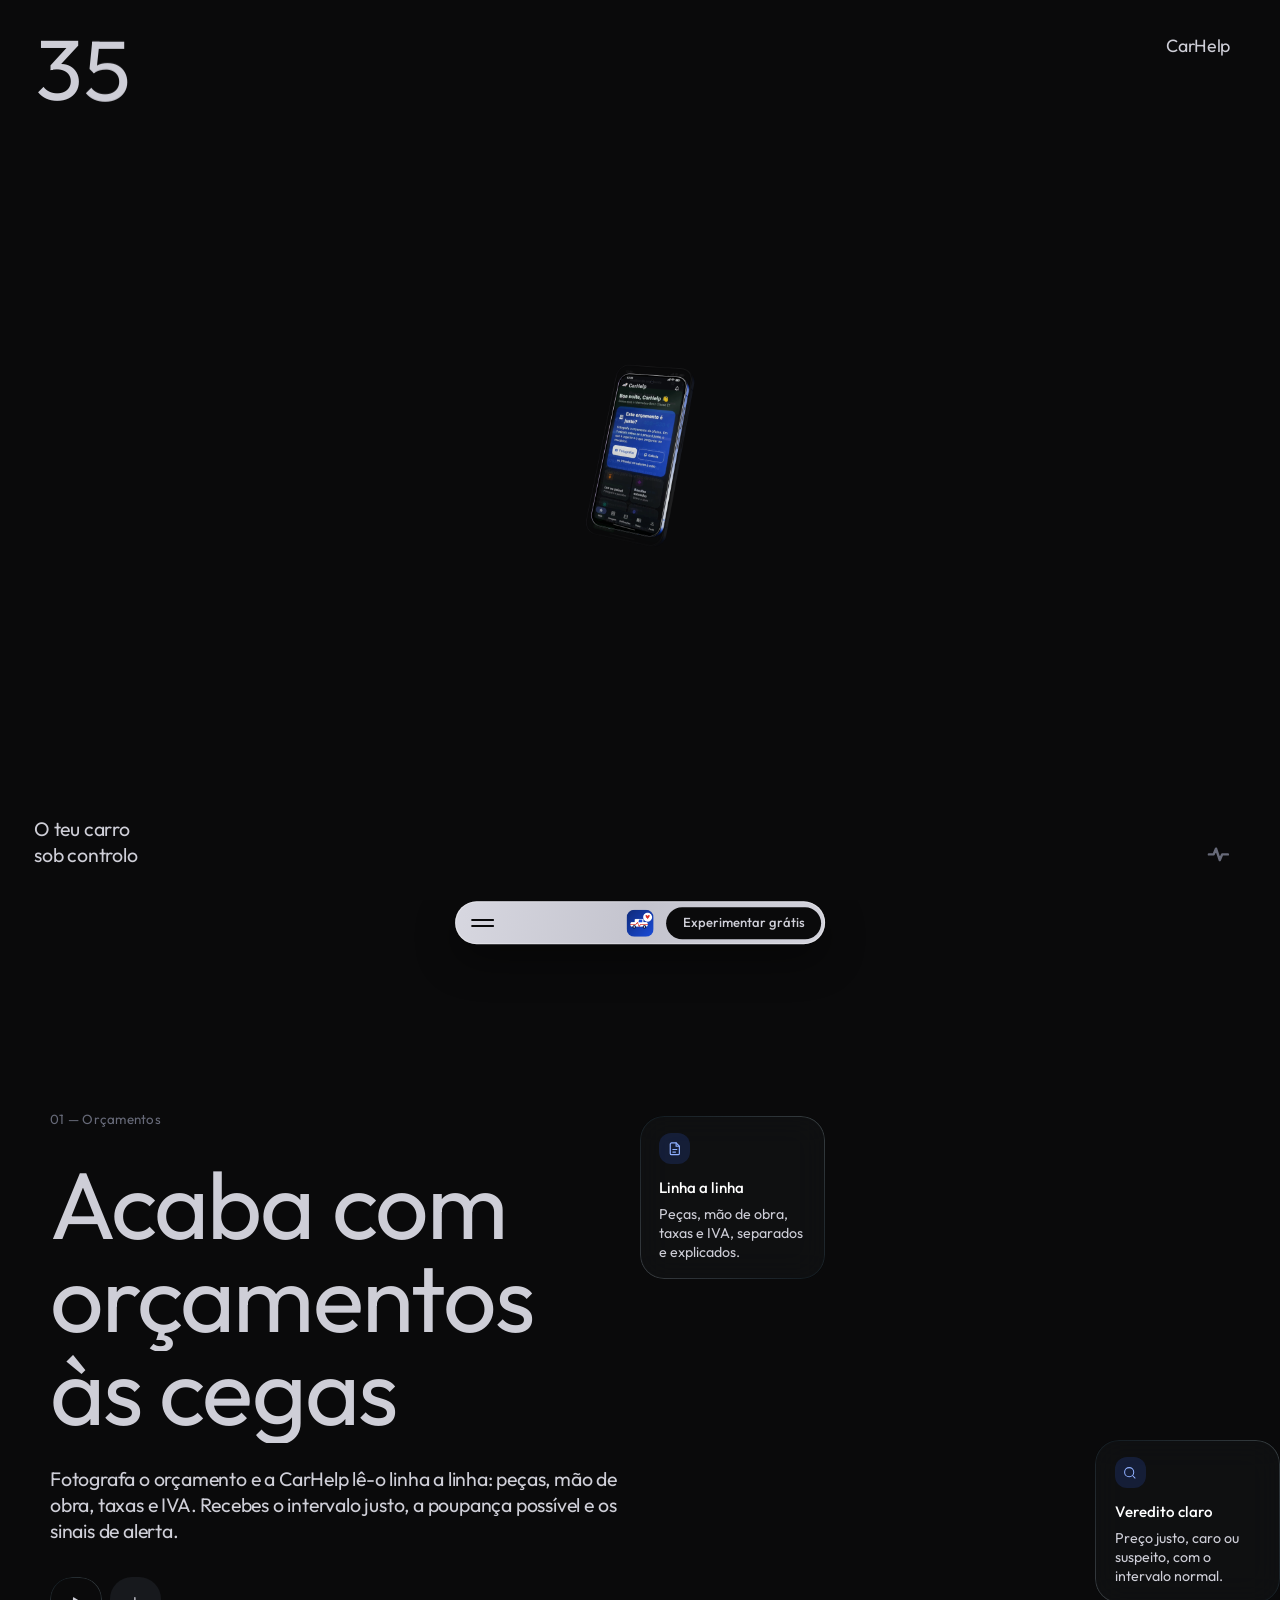
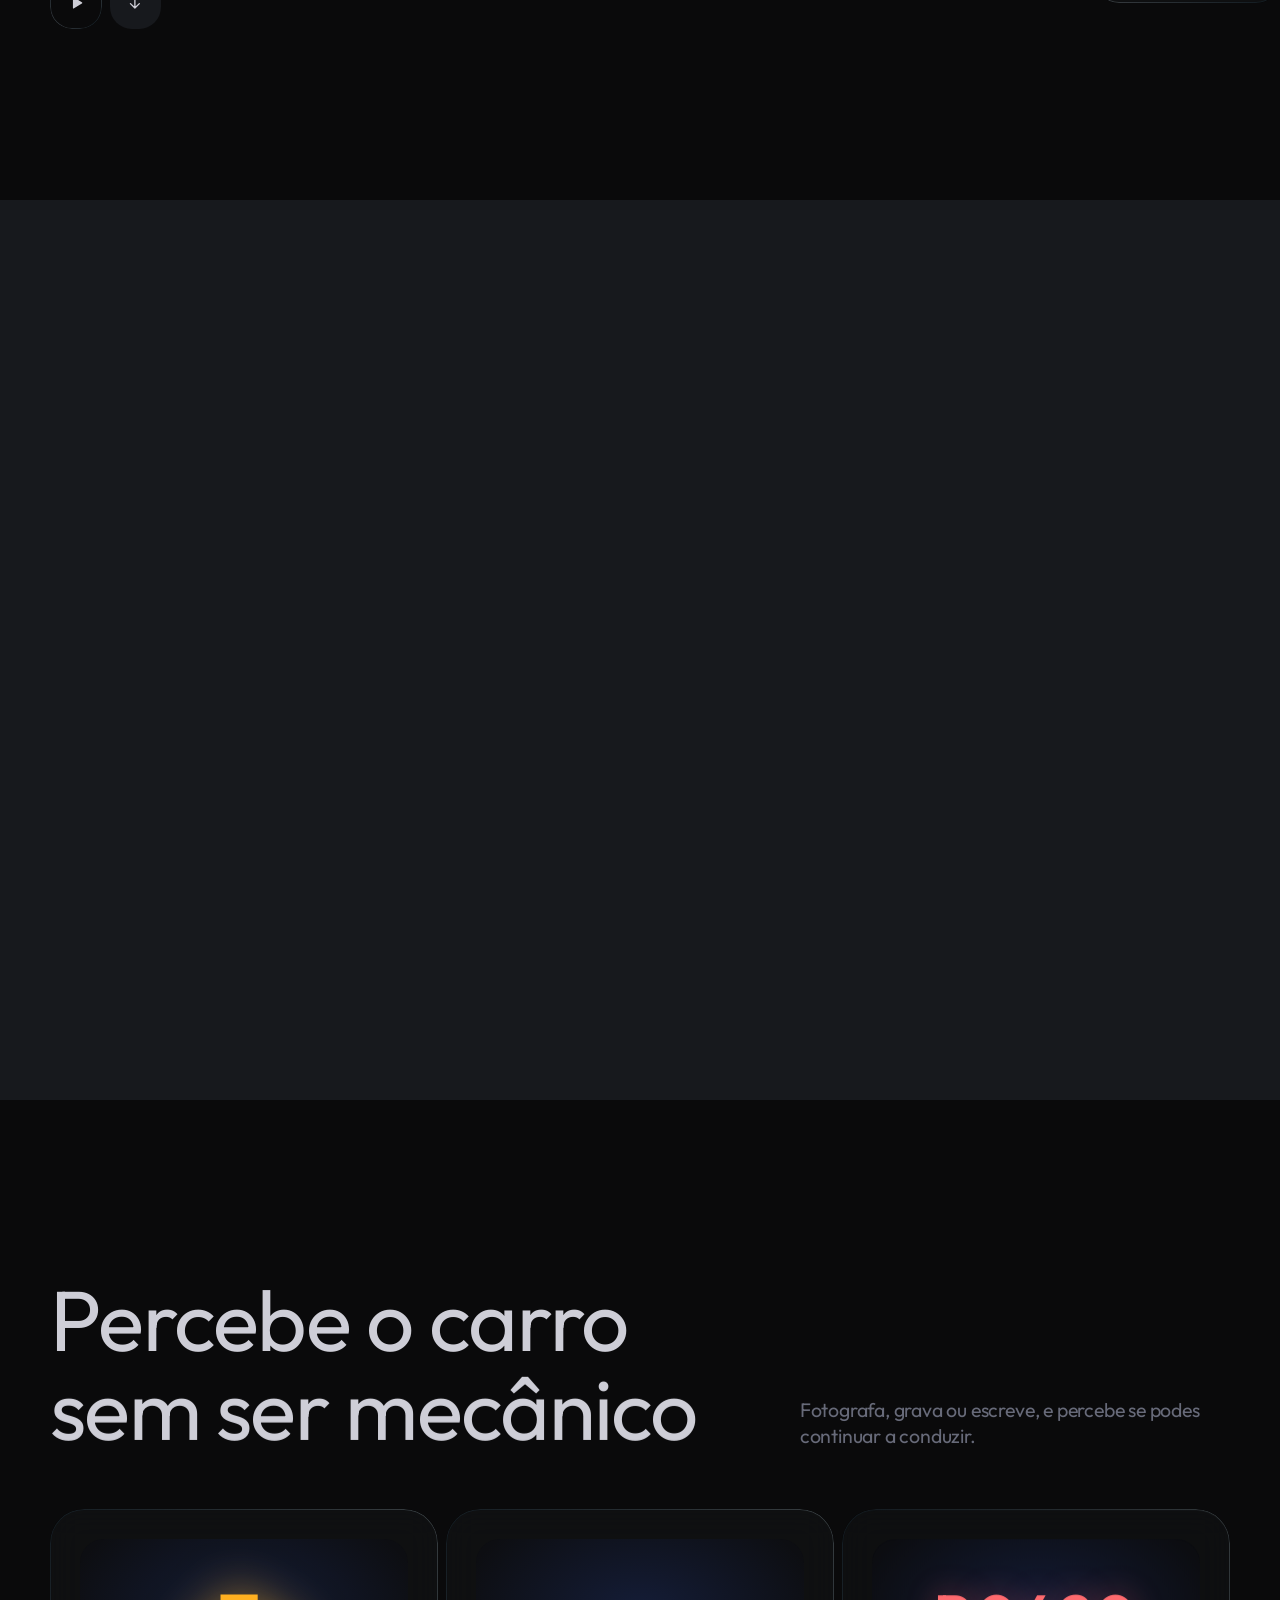
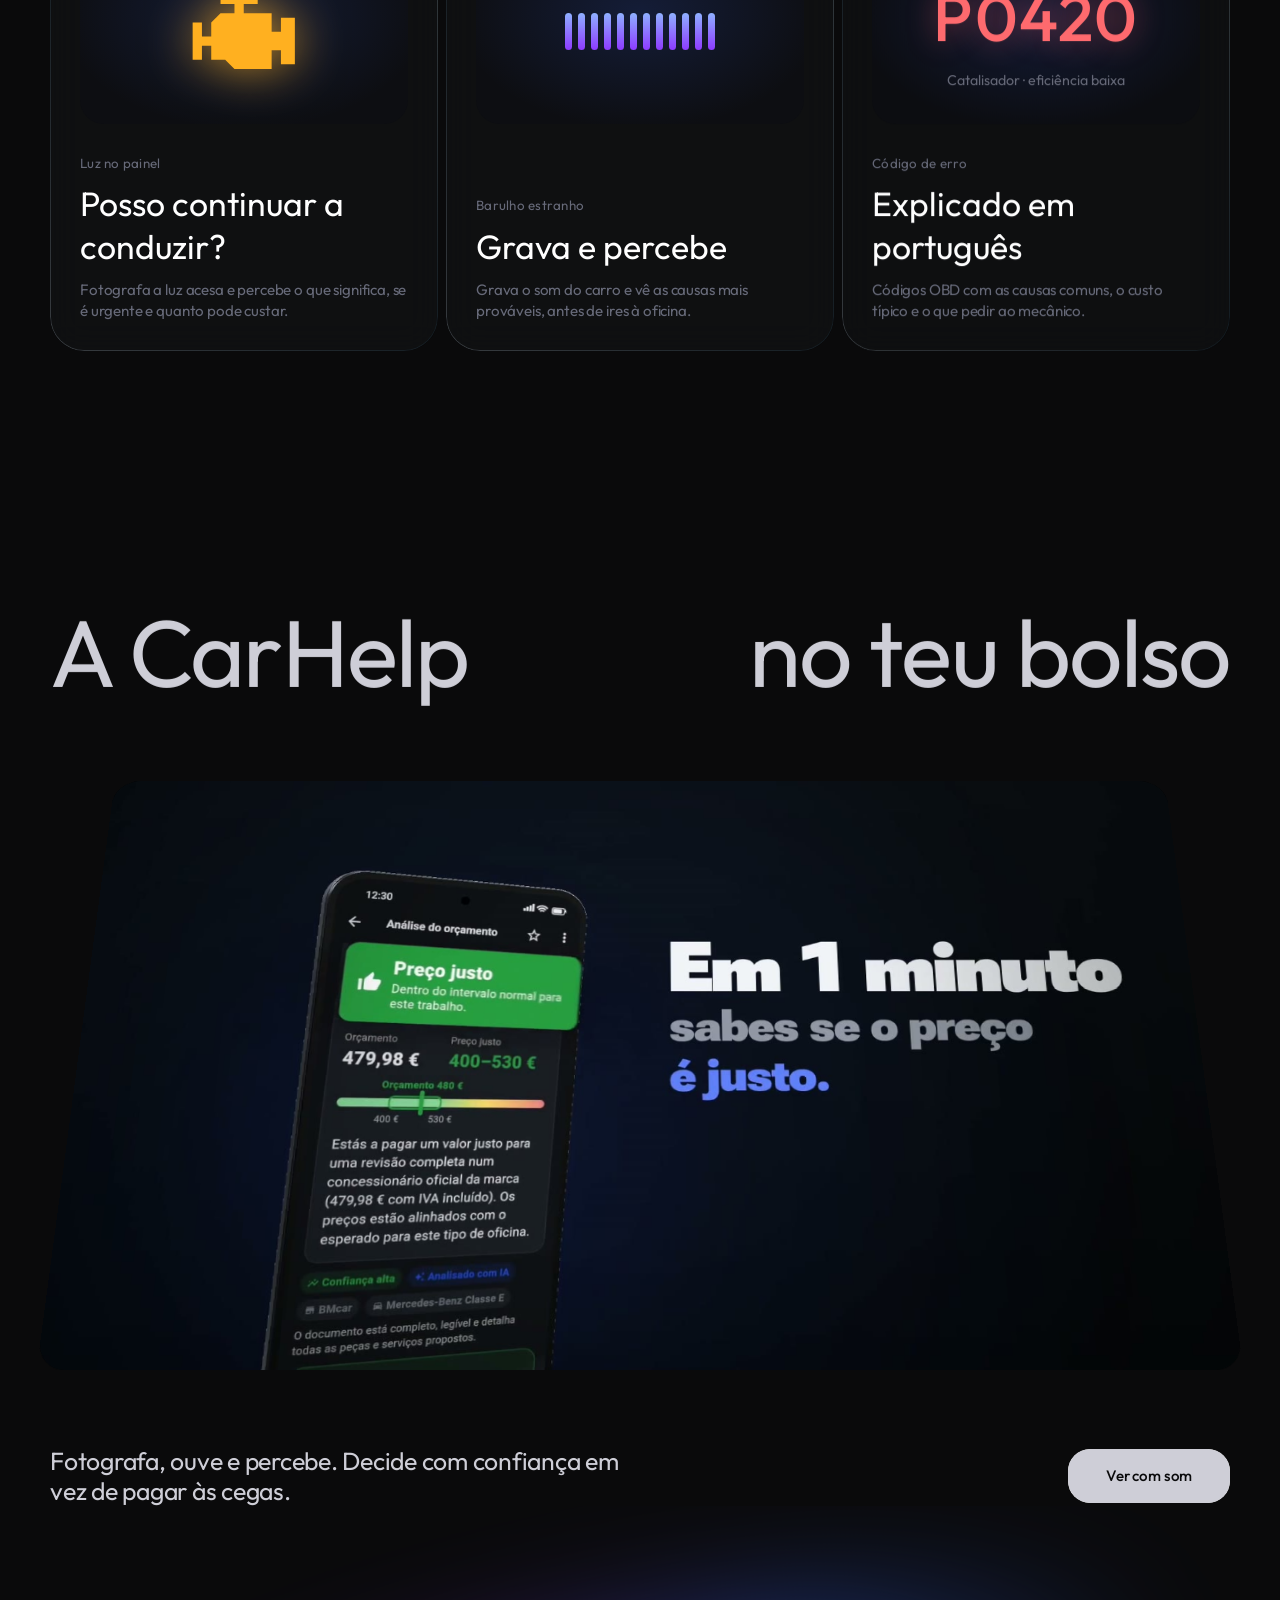
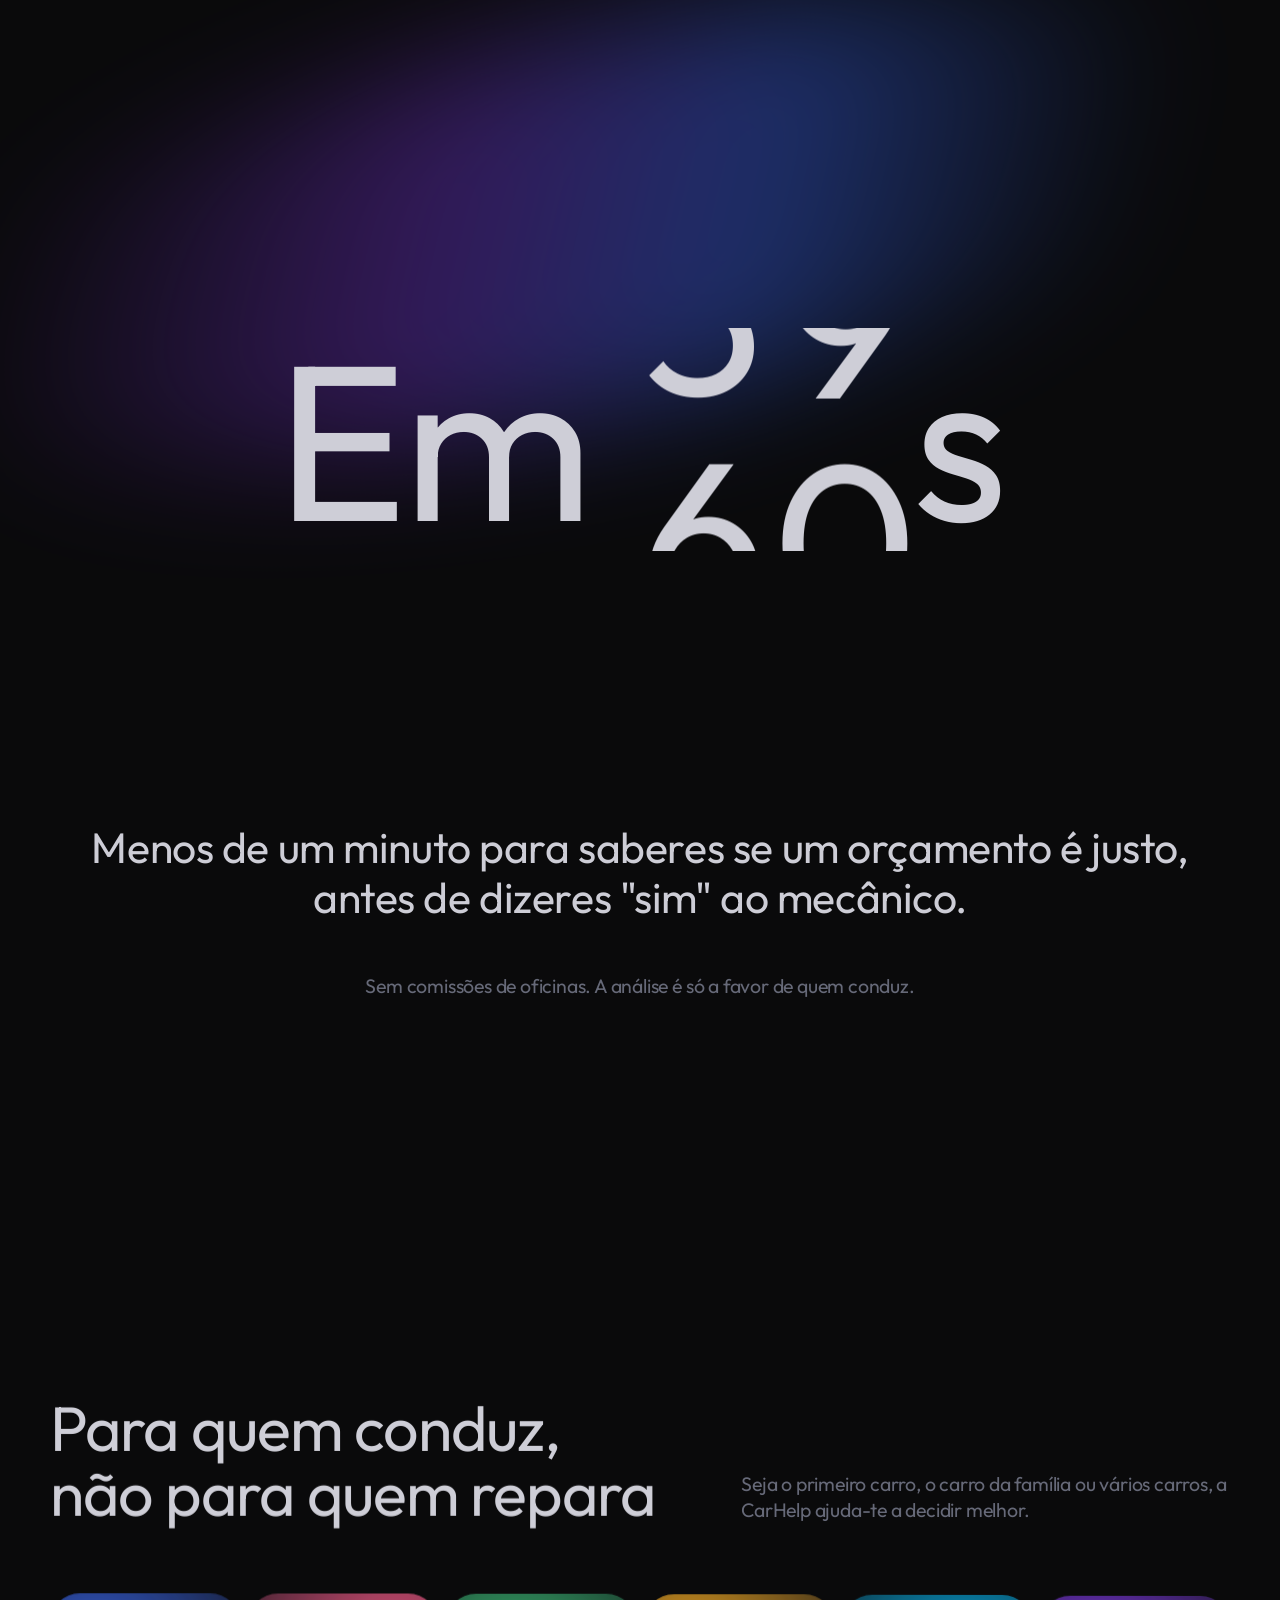
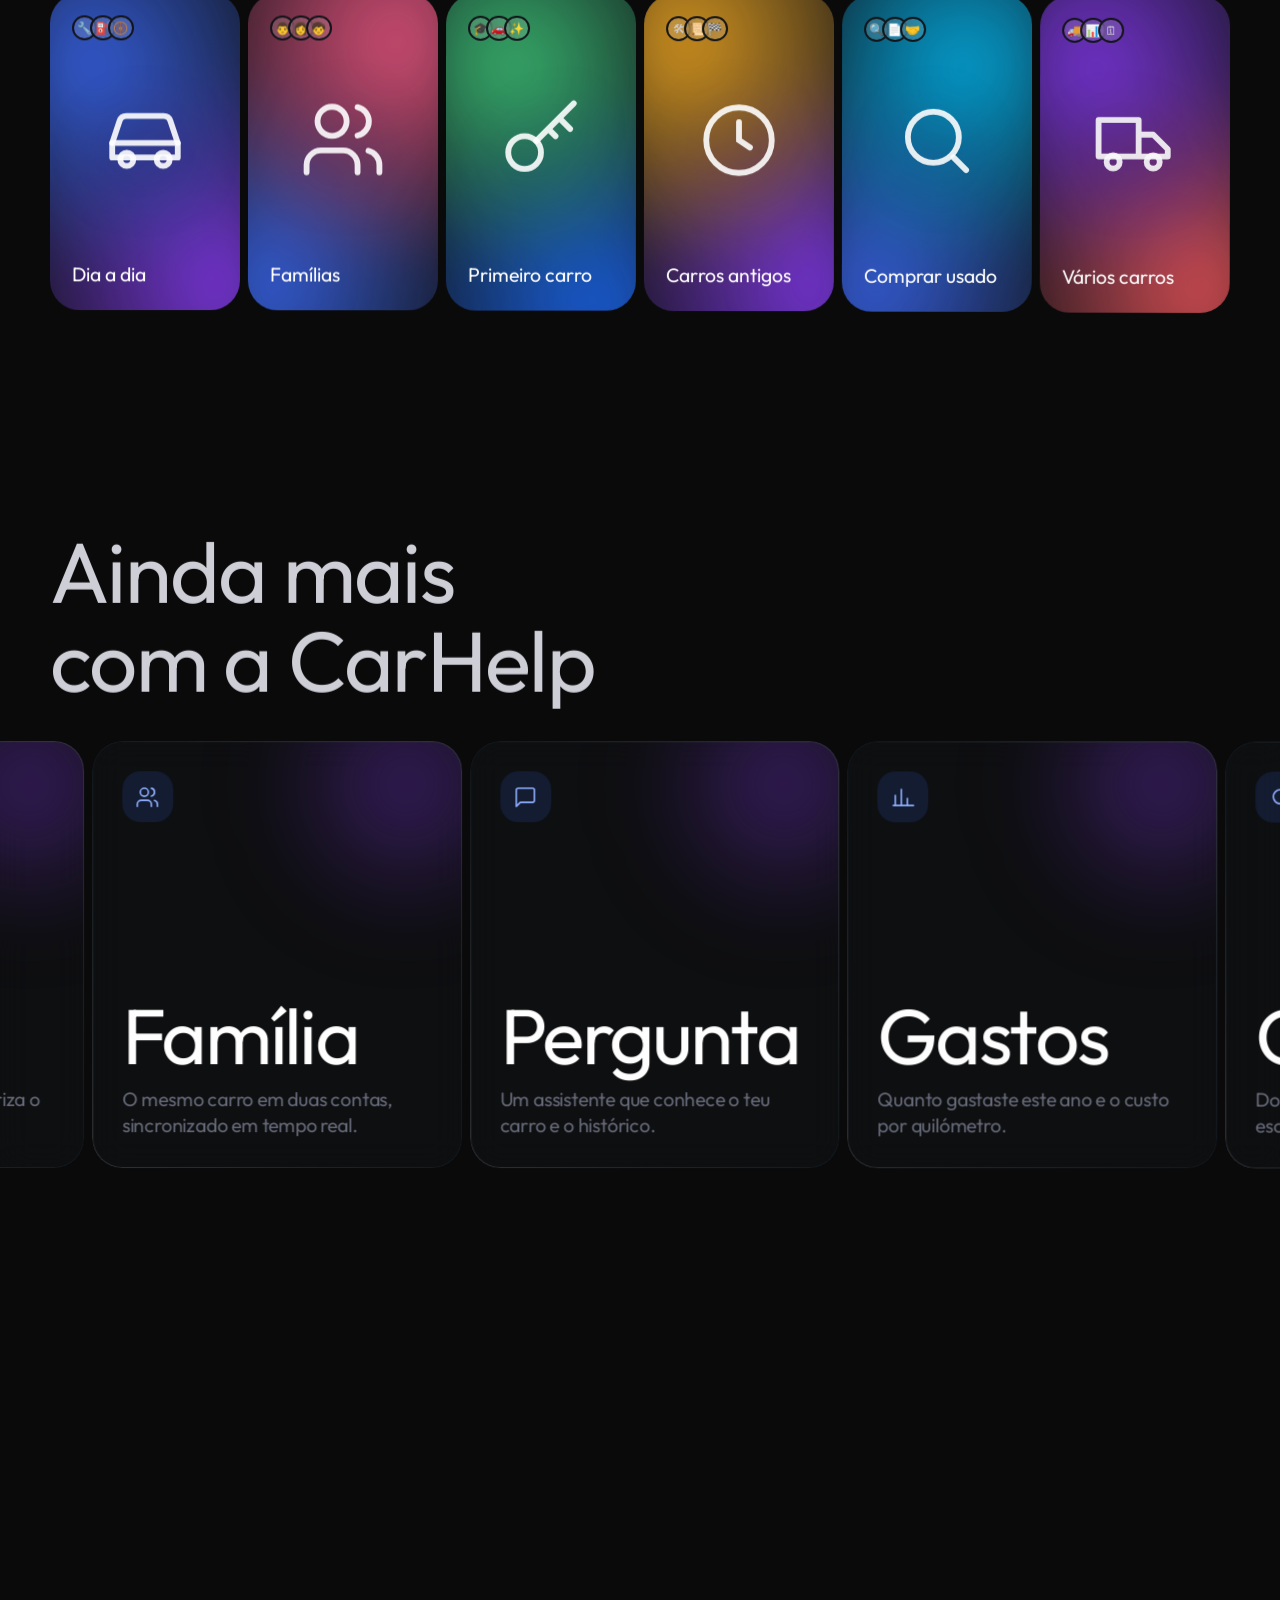
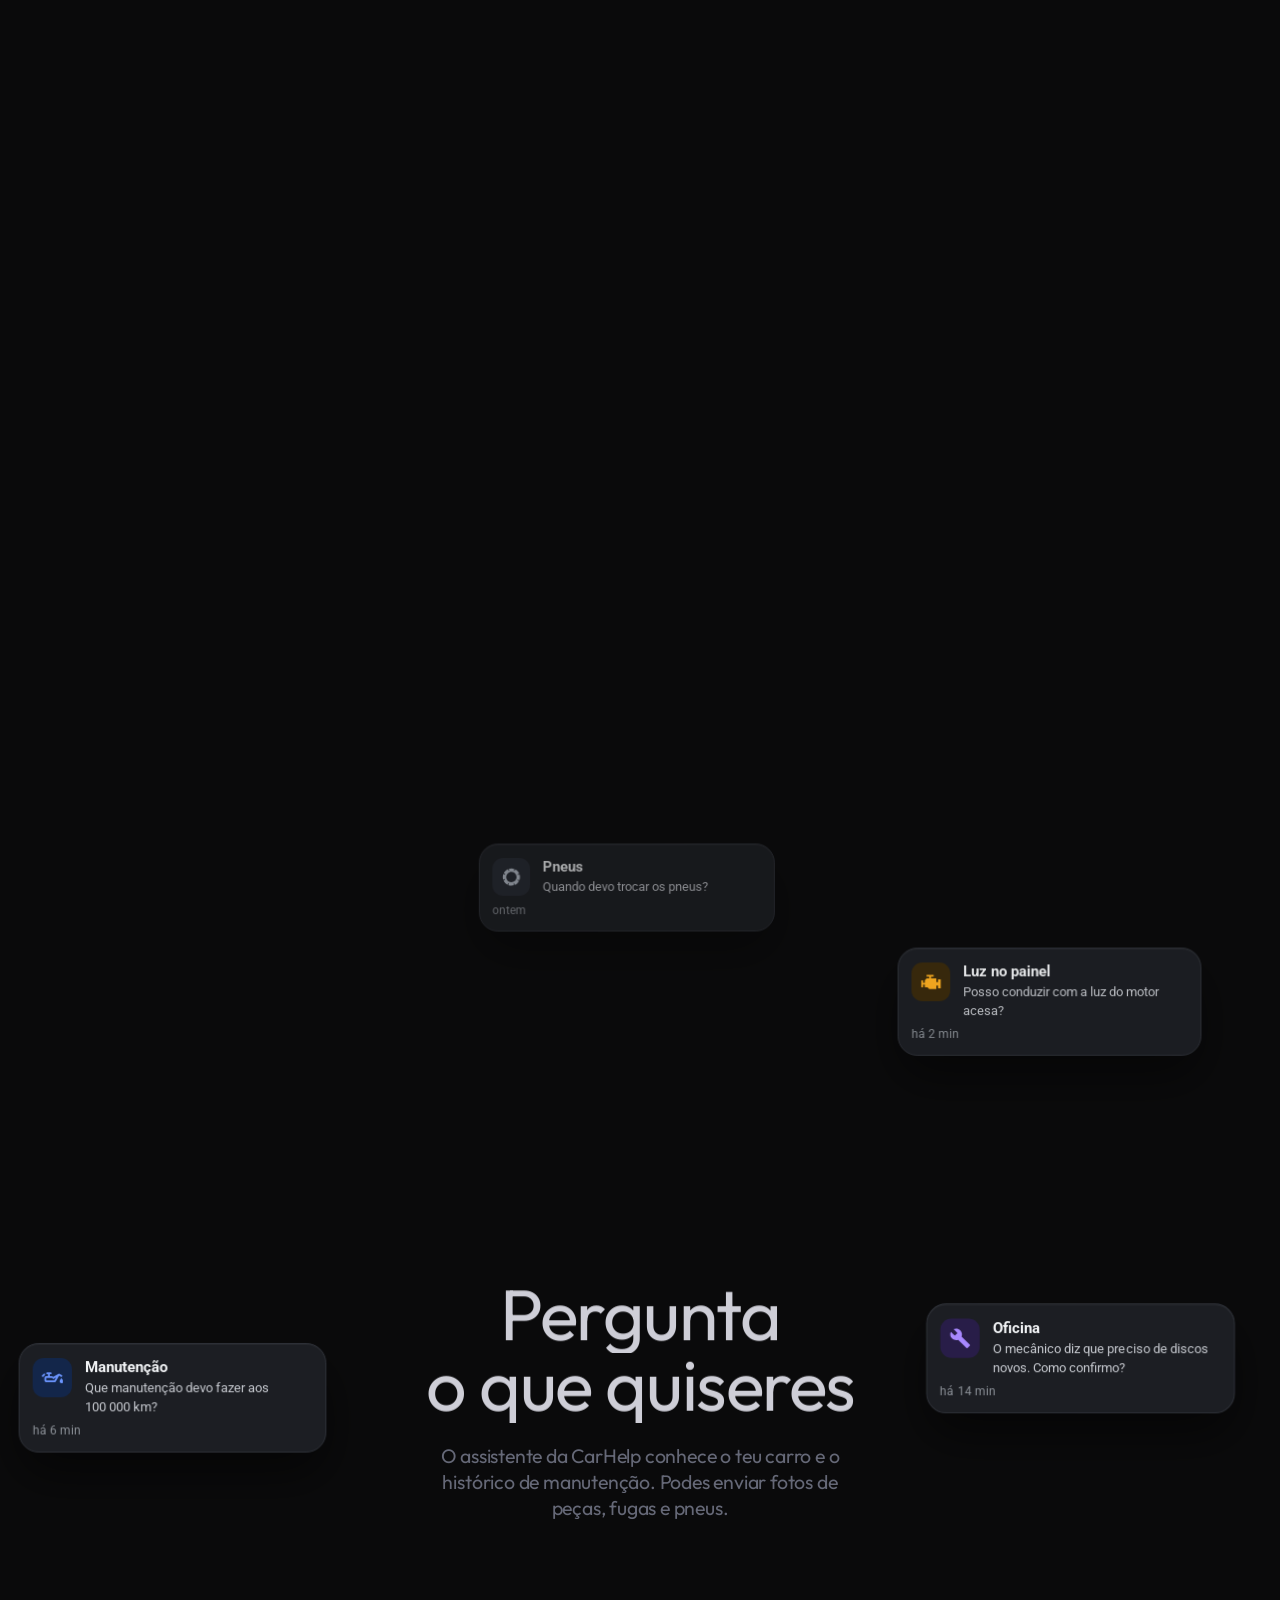
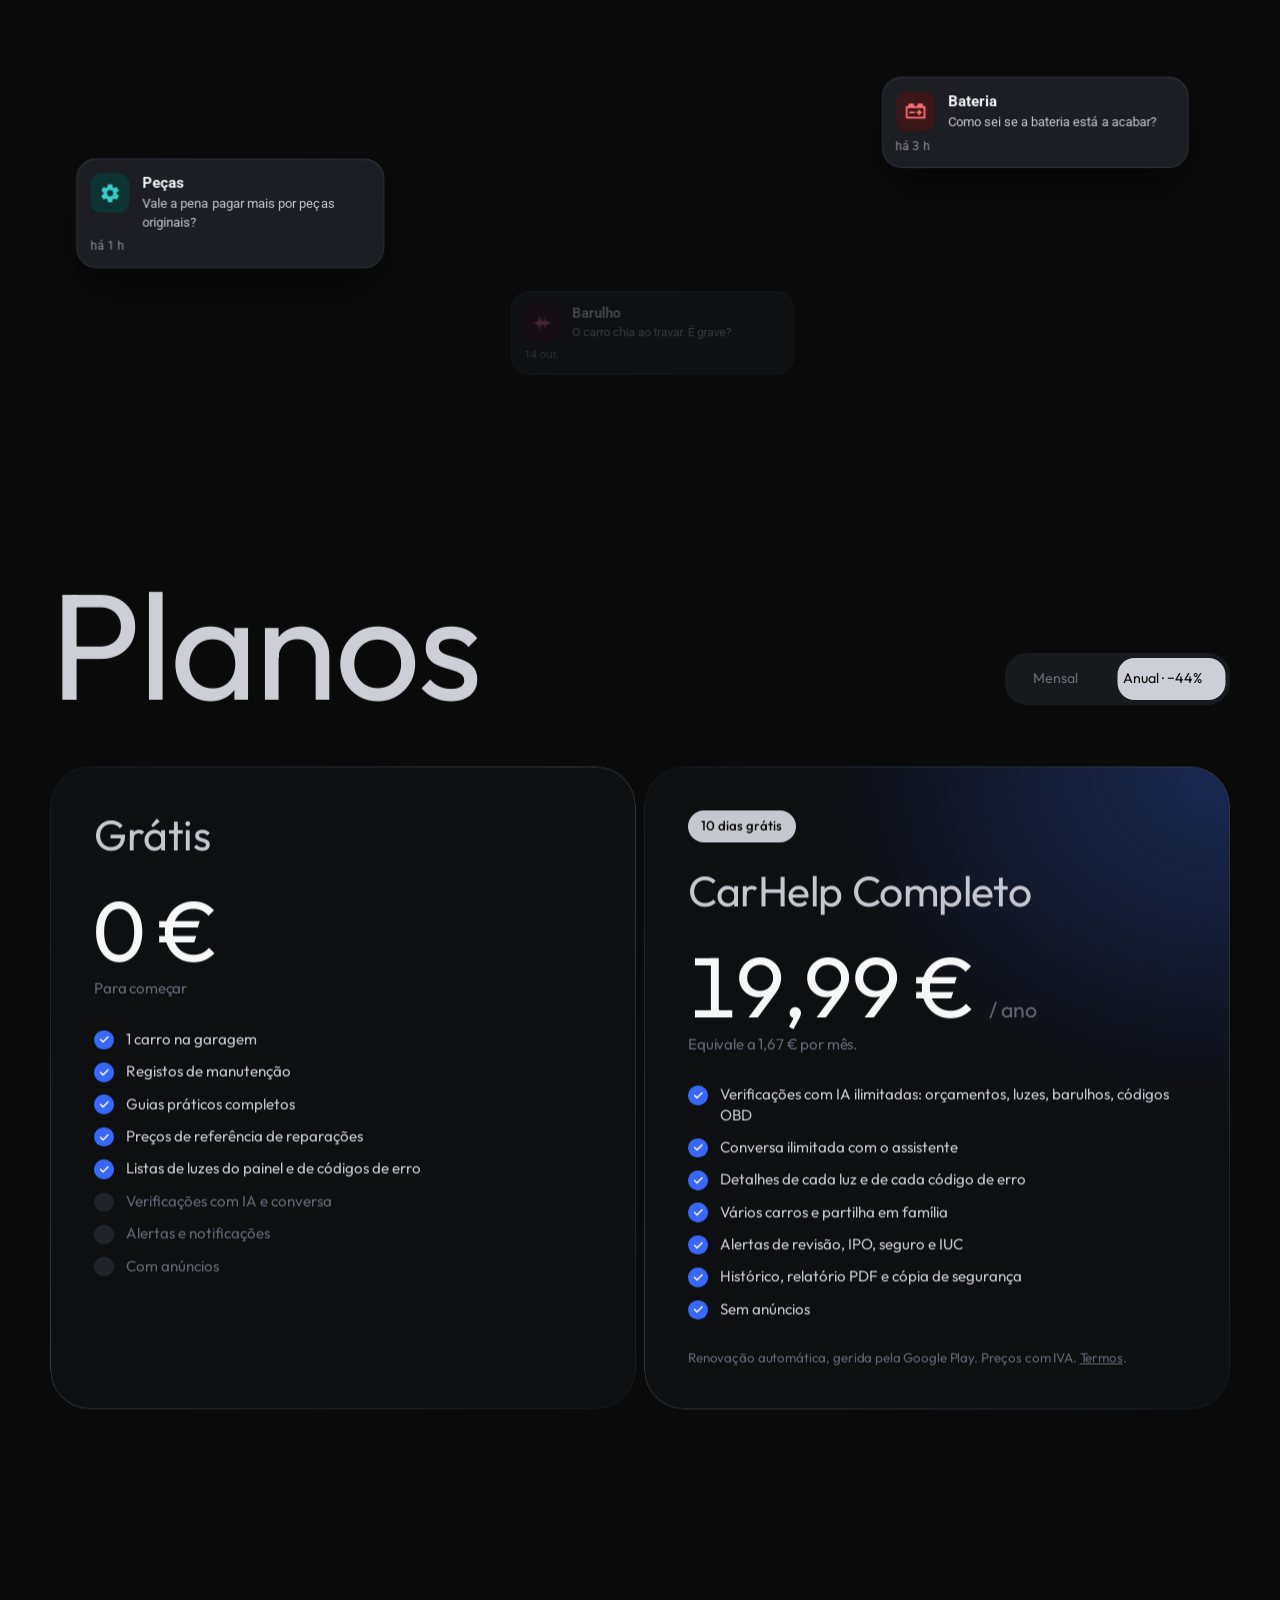
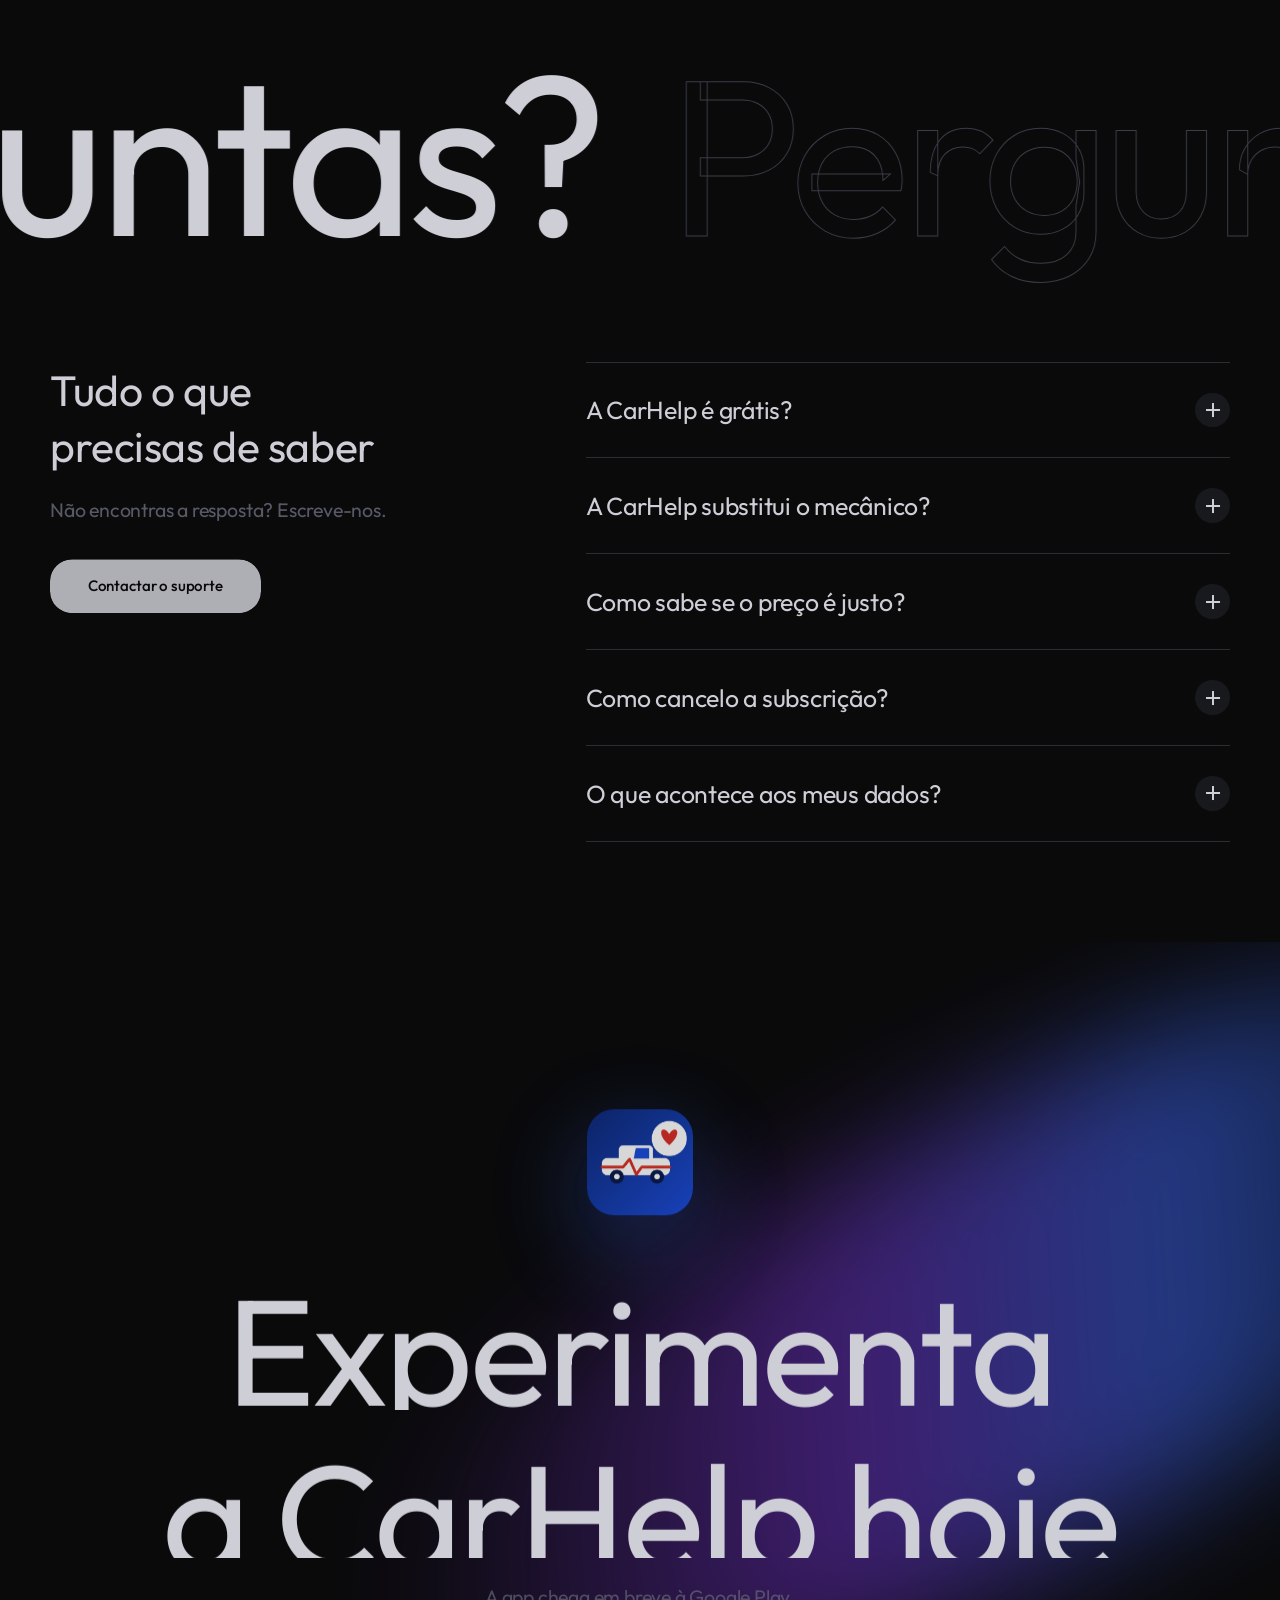
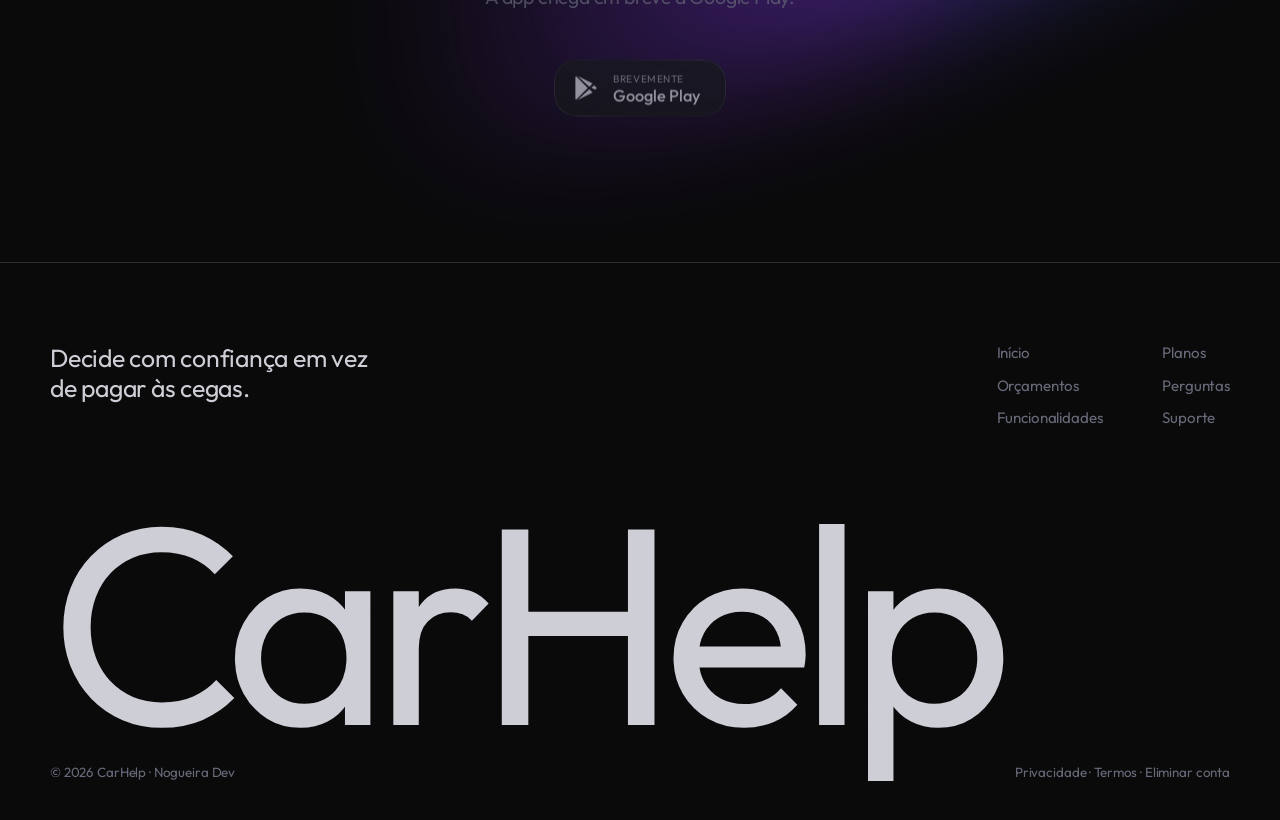
==== commit 62728180: "Add files via upload" ====
--- a/index.html
+++ b/index.html
@@ -16,7 +16,7 @@
   <meta name="twitter:card" content="summary_large_image">
   <link rel="preconnect" href="https://fonts.googleapis.com">
   <link rel="preconnect" href="https://fonts.gstatic.com" crossorigin>
-  <link href="https://fonts.googleapis.com/css2?family=Outfit:wght@300;400;500&display=swap" rel="stylesheet">
+  <link href="https://fonts.googleapis.com/css2?family=Outfit:wght@300;400;500&family=Roboto:wght@400;500;700&display=swap" rel="stylesheet">
   <link rel="stylesheet" href="site.css">
   <script>document.documentElement.classList.replace('no-js', 'js');</script>
   <!--
@@ -52,6 +52,14 @@
       <symbol id="i-chat" viewBox="0 0 24 24" fill="none" stroke="currentColor" stroke-width="1.6" stroke-linecap="round" stroke-linejoin="round"><path d="M21 15a2 2 0 0 1-2 2H7l-4 4V5a2 2 0 0 1 2-2h14a2 2 0 0 1 2 2z"/></symbol>
       <symbol id="i-chart" viewBox="0 0 24 24" fill="none" stroke="currentColor" stroke-width="1.6" stroke-linecap="round"><path d="M4 20V10M10 20V4M16 20v-7M22 20H2"/></symbol>
       <symbol id="i-cloud" viewBox="0 0 24 24" fill="none" stroke="currentColor" stroke-width="1.6" stroke-linecap="round" stroke-linejoin="round"><path d="M17.5 19a4.5 4.5 0 0 0 .5-9h-1.3A7 7 0 1 0 4 15.3M12 12v9M8.5 15.5 12 12l3.5 3.5"/></symbol>
+      <symbol id="n-receipt" viewBox="0 0 24 24"><path fill="currentColor" d="m3 22l1.5-1.5L6 22l1.5-1.5L9 22l1.5-1.5L12 22l1.5-1.5L15 22l1.5-1.5L18 22l1.5-1.5L21 22V2l-1.5 1.5L18 2l-1.5 1.5L15 2l-1.5 1.5L12 2l-1.5 1.5L9 2L7.5 3.5L6 2L4.5 3.5L3 2m15 7H6V7h12m0 6H6v-2h12m0 6H6v-2h12z"/></symbol>
+      <symbol id="n-engine" viewBox="0 0 24 24"><path fill="currentColor" d="M7 4v2h3v2H7l-2 2v3H3v-3H1v8h2v-3h2v3h3l2 2h8v-4h2v3h3V9h-3v3h-2V8h-6V6h3V4z"/></symbol>
+      <symbol id="n-oil" viewBox="0 0 24 24"><path fill="currentColor" d="M22 12.5s2 2.17 2 3.5a2 2 0 0 1-2 2a2 2 0 0 1-2-2c0-1.33 2-3.5 2-3.5M6 6h4a1 1 0 0 1 1 1a1 1 0 0 1-1 1H9v2h2c.74 0 1.39.4 1.73 1l6.51-3.76l3.26 1.89c.5.27.64.87.37 1.37c-.28.47-.87.64-1.37.36l-2.1-1.21l-3.65 6.32c-.34.61-1 1.03-1.75 1.03H5a2 2 0 0 1-2-2v-3a2 2 0 0 1 2-2h2V8H6a1 1 0 0 1-1-1a1 1 0 0 1 1-1m-1 6v3h9l2.06-3.57l-3.46 2l-.91-1.43zM.38 9.21L2.09 7.5c.41-.39 1.02-.39 1.41 0s.39 1 0 1.41l-1.71 1.71c-.39.38-1.02.38-1.41 0C0 10.23 0 9.6.38 9.21"/></symbol>
+      <symbol id="n-wrench" viewBox="0 0 24 24"><path fill="currentColor" d="m22.7 19l-9.1-9.1c.9-2.3.4-5-1.5-6.9c-2-2-5-2.4-7.4-1.3L9 6L6 9L1.6 4.7C.4 7.1.9 10.1 2.9 12.1c1.9 1.9 4.6 2.4 6.9 1.5l9.1 9.1c.4.4 1 .4 1.4 0l2.3-2.3c.5-.4.5-1.1.1-1.4"/></symbol>
+      <symbol id="n-cog" viewBox="0 0 24 24"><path fill="currentColor" d="M12 15.5A3.5 3.5 0 0 1 8.5 12A3.5 3.5 0 0 1 12 8.5a3.5 3.5 0 0 1 3.5 3.5a3.5 3.5 0 0 1-3.5 3.5m7.43-2.53c.04-.32.07-.64.07-.97s-.03-.66-.07-1l2.11-1.63c.19-.15.24-.42.12-.64l-2-3.46c-.12-.22-.39-.31-.61-.22l-2.49 1c-.52-.39-1.06-.73-1.69-.98l-.37-2.65A.506.506 0 0 0 14 2h-4c-.25 0-.46.18-.5.42l-.37 2.65c-.63.25-1.17.59-1.69.98l-2.49-1c-.22-.09-.49 0-.61.22l-2 3.46c-.13.22-.07.49.12.64L4.57 11c-.04.34-.07.67-.07 1s.03.65.07.97l-2.11 1.66c-.19.15-.25.42-.12.64l2 3.46c.12.22.39.3.61.22l2.49-1.01c.52.4 1.06.74 1.69.99l.37 2.65c.04.24.25.42.5.42h4c.25 0 .46-.18.5-.42l.37-2.65c.63-.26 1.17-.59 1.69-.99l2.49 1.01c.22.08.49 0 .61-.22l2-3.46c.12-.22.07-.49-.12-.64z"/></symbol>
+      <symbol id="n-battery" viewBox="0 0 24 24"><path fill="currentColor" d="M4 3v3H1v14h22V6h-3V3h-6v3h-4V3zM3 8h18v10H3zm12 2v2h-2v2h2v2h2v-2h2v-2h-2v-2zM5 12v2h6v-2z"/></symbol>
+      <symbol id="n-tire" viewBox="0 0 24 24"><path fill="currentColor" d="m19.66 9.64l-.36-.94l1.86-.7c-.92-2.12-2.56-3.82-4.62-4.86l-.8 1.78l-.92-.42l.8-1.8C14.5 2.26 13.28 2 12 2c-1.06 0-2.08.22-3.04.5l.68 1.84l-.94.36L8 2.84c-2.12.92-3.82 2.56-4.86 4.62l1.78.8l-.42.92l-1.8-.8C2.26 9.5 2 10.72 2 12c0 1.06.22 2.08.5 3.04l1.84-.68l.36.94l-1.86.7c.92 2.12 2.56 3.82 4.62 4.86l.8-1.78l.92.42l-.8 1.8c1.12.44 2.34.7 3.62.7c1.06 0 2.08-.22 3.04-.5l-.68-1.84l.94-.36l.7 1.86c2.12-.92 3.82-2.56 4.86-4.62l-1.78-.8l.42-.92l1.8.8c.44-1.12.7-2.34.7-3.62c0-1.06-.22-2.08-.5-3.04zm-5.36 7.9c-3.06 1.26-6.58-.18-7.84-3.24s.18-6.58 3.24-7.84s6.58.18 7.84 3.24a5.986 5.986 0 0 1-3.24 7.84"/></symbol>
+      <symbol id="n-wave" viewBox="0 0 24 24"><path fill="currentColor" d="m22 12l-2 1l-1 1l-1-1l-1 3l-1-3l-1 8l-1-8l-1 2l-1-2l-1 4l-1-4l-1 9l-1-9l-1 6l-1-6l-1 1l-1-1l-2-1l2-1l1-1l1 1l1-6l1 6l1-9l1 9l1-4l1 4l1-2l1 2l1-8l1 8l1-3l1 3l1-1l1 1z"/></symbol>
     </defs>
   </svg>
 
@@ -60,9 +68,9 @@
     <div class="ld-count" id="ldCount"><span class="ld-col"></span><span class="ld-col"></span></div>
     <span class="ld-brand">CarHelp</span>
     <div class="ld-img" id="ldImg">
-      <img src="media/screen-inicio.jpg" alt="">
-      <img src="media/screen-analise.jpg" alt="">
-      <img src="media/screen-garagem.jpg" alt="">
+      <img src="media/phone-inicio.webp" alt="">
+      <img src="media/phone-analise.webp" alt="">
+      <img src="media/phone-garagem.webp" alt="">
     </div>
     <p class="ld-text"><span class="line"><span>O teu carro</span></span><span class="line"><span>sob controlo</span></span></p>
     <span class="ld-mark"><svg><use href="#i-pulse"/></svg></span>
@@ -98,27 +106,8 @@
   </div>
   <button class="nc-close" id="ncClose" type="button" aria-label="Fechar menu"><svg><use href="#i-close"/></svg></button>
 
-  <!-- Telemóvel 3D que acompanha o scroll (ecrãs reais da app) -->
-  <div class="rig" id="rig" aria-hidden="true">
-    <div class="phone3d" id="phone">
-      <div class="p-float" id="phoneFloat">
-        <div class="p-layers"></div>
-        <div class="p-face p-back">
-          <div class="p-cam"><i></i><i></i><i></i></div>
-          <div class="p-mark"><img src="media/app-icon.png" alt=""><span>CarHelp</span></div>
-        </div>
-        <div class="p-face p-front">
-          <div class="p-screen">
-            <img src="media/screen-inicio.jpg" alt="" data-screen="0" class="on">
-            <img src="media/screen-analise.jpg" alt="" data-screen="1">
-            <img src="media/screen-garagem.jpg" alt="" data-screen="2">
-            <span class="p-hole"></span>
-            <span class="p-glare"></span>
-          </div>
-        </div>
-      </div>
-    </div>
-  </div>
+  <!-- Telemóvel 3D em WebGL que acompanha o scroll (ecrãs reais da app) -->
+  <div class="rig" id="rig" aria-hidden="true"><canvas id="phoneCanvas"></canvas></div>
 
   <main id="topo">
 
@@ -144,7 +133,7 @@
           <p class="p3 grey note" data-hero-in>* 10 dias grátis · cancelas quando quiseres</p>
         </div>
       </div>
-      <div class="m-phone" data-mphone><div class="m-frame"><img src="media/screen-inicio.jpg" alt="Ecrã inicial da CarHelp" loading="lazy"></div></div>
+      <div class="m-phone" data-mphone><img src="media/phone-inicio.webp" alt="Ecrã inicial da CarHelp num telemóvel" width="800" height="1200" loading="lazy"></div>
     </section>
 
     <!-- ═══ Orçamentos ═══ -->
@@ -158,7 +147,7 @@
           <a class="ibtn ink" href="#garagem" data-scroll aria-label="Continuar"><span class="fill"></span><svg><use href="#i-down"/></svg></a>
         </div>
       </div>
-      <div class="m-phone" data-mphone><div class="m-frame"><img src="media/screen-analise.jpg" alt="Análise do orçamento: preço justo, entre 400 e 530 euros" loading="lazy"></div></div>
+      <div class="m-phone" data-mphone><img src="media/phone-analise.webp" alt="Análise do orçamento na CarHelp: preço justo, entre 400 e 530 euros" width="800" height="1200" loading="lazy"></div>
       <div class="callouts">
         <div class="callout glass c-a" data-pop><i><svg><use href="#i-doc"/></svg></i><b>Linha a linha</b><span>Peças, mão de obra, taxas e IVA, separados e explicados.</span></div>
         <div class="callout glass c-b" data-pop><i><svg><use href="#i-search"/></svg></i><b>Veredito claro</b><span>Preço justo, caro ou suspeito, com o intervalo normal.</span></div>
@@ -173,7 +162,7 @@
         <p class="p1" data-fade>Vários carros, histórico com faturas e gastos do ano. A revisão, a inspeção, o seguro e o IUC avisam-te a tempo, por data ou por quilómetros.</p>
         <div class="tags" data-fade><span class="tag"><i></i>Revisão</span><span class="tag"><i style="background:#3fd27f"></i>IPO</span><span class="tag"><i style="background:#ffb020"></i>Seguro</span><span class="tag"><i style="background:#ff5a5f"></i>IUC</span></div>
       </div>
-      <div class="m-phone" data-mphone><div class="m-frame"><img src="media/screen-garagem.jpg" alt="Garagem da CarHelp com quilómetros, gastos e próximas manutenções" loading="lazy"></div></div>
+      <div class="m-phone" data-mphone><img src="media/phone-garagem.webp" alt="Garagem da CarHelp com quilómetros, gastos e próximas manutenções" width="800" height="1200" loading="lazy"></div>
       <div class="callouts">
         <div class="callout glass c-a" data-pop><i><svg><use href="#i-bell"/></svg></i><b>Lembretes a tempo</b><span>Revisão, IPO, seguro e IUC, por data ou quilómetros.</span></div>
         <div class="callout glass c-b" data-pop><i><svg><use href="#i-chart"/></svg></i><b>Gastos do ano</b><span>Quanto gastaste e o custo por quilómetro.</span></div>
@@ -188,7 +177,7 @@
       </div>
       <div class="trio">
         <article class="tcard glass" data-card>
-          <div class="tvis vis-light"><svg viewBox="0 0 24 24" aria-hidden="true"><path fill="currentColor" d="M7 5h3v2h4V5h2l1 2h2v3h2v5h-2v2h-3l-2 2H9l-2-2H4v-6H2V9h2V7h2l1-2Zm1 6v5h8v-5H8Z"/></svg></div>
+          <div class="tvis vis-light"><svg viewBox="0 0 24 24" aria-hidden="true"><path fill="currentColor" d="M7 4v2h3v2H7l-2 2v3H3v-3H1v8h2v-3h2v3h3l2 2h8v-4h2v3h3V9h-3v3h-2V8h-6V6h3V4z"/></svg></div>
           <div><span class="eyebrow">Luz no painel</span><h3 class="h4">Posso continuar a conduzir?</h3><p class="p2 grey">Fotografa a luz acesa e percebe o que significa, se é urgente e quanto pode custar.</p></div>
         </article>
         <article class="tcard glass" data-card>
@@ -211,8 +200,10 @@
       <div class="media-wrap">
         <div class="media-card" id="mediaCard">
           <video src="media/carhelp-desktop.mp4" muted loop playsinline preload="none" poster="media/poster-desktop.jpg" data-lazyplay></video>
+        </div>
+        <div class="media-foot">
           <p class="h5">Fotografa, ouve e percebe. Decide com confiança em vez de pagar às cegas.</p>
-          <button class="circle-btn" type="button" data-video aria-label="Ver com som"><svg><use href="#i-play"/></svg></button>
+          <button class="btn" type="button" data-video><span class="bg"></span>Ver com som</button>
         </div>
       </div>
     </section>
@@ -258,7 +249,7 @@
      <div class="pinbox">
       <div class="head">
         <h2 class="h2" data-split><span class="line"><span>Ainda mais</span></span><span class="line"><span>com a CarHelp</span></span></h2>
-        <p class="p1 grey more-hint"><span class="hint-d">Continua a descer: os cartões andam para o lado.</span><span class="hint-m">Desliza para o lado para ver mais.</span></p>
+        <p class="p1 grey more-hint"><span class="hint-m">Desliza para o lado para ver mais.</span></p>
       </div>
       <div class="track" id="track">
         <div class="mcard glass"><span class="glow"></span><div class="icon"><svg><use href="#i-doc"/></svg></div><div><div class="big">PDF</div><p class="p1 grey" style="margin-top:12px">Relatório do histórico que valoriza o carro na revenda.</p></div></div>
@@ -271,19 +262,21 @@
      </div>
     </section>
 
-    <!-- ═══ Pergunta o que quiseres ═══ -->
-    <section class="ask" data-phone="-1">
-      <div class="sticky">
-        <h2 class="h2" data-split><span class="line"><span>Pergunta</span></span><span class="line"><span>o que quiseres</span></span></h2>
+    <!-- ═══ Pergunta o que quiseres: as perguntas aparecem como notificações da app ═══ -->
+    <section class="ask" id="perguntar" data-phone="-1">
+      <div class="ask-copy">
+        <h2 class="h1 ask-h" data-split><span class="line"><span>Pergunta</span></span><span class="line"><span>o que quiseres</span></span></h2>
         <p class="p1 grey" data-fade>O assistente da CarHelp conhece o teu carro e o histórico de manutenção. Podes enviar fotos de peças, fugas e pneus.</p>
       </div>
-      <div class="qlist">
-        <div class="q glass"><span class="av">?</span><div><small>Orçamento</small><p>Quanto custa trocar a embraiagem no meu carro?</p></div></div>
-        <div class="q glass"><span class="av">?</span><div><small>Luz no painel</small><p>Posso conduzir com a luz do motor acesa?</p></div></div>
-        <div class="q glass"><span class="av">?</span><div><small>Manutenção</small><p>Que manutenção devo fazer aos 100 000 km?</p></div></div>
-        <div class="q glass"><span class="av">?</span><div><small>Oficina</small><p>O mecânico diz que preciso de discos novos. Como confirmo?</p></div></div>
-        <div class="q glass"><span class="av">?</span><div><small>Peças</small><p>Vale a pena pagar mais por peças originais?</p></div></div>
-        <div class="q glass"><span class="av">?</span><div><small>Bateria</small><p>Como sei se a bateria está a acabar?</p></div></div>
+      <div class="nf-field" id="nfField" aria-label="Exemplos de perguntas ao assistente">
+        <div class="nf-wrap"><article class="nf" data-tone="green"><span class="nf-ic"><svg><use href="#n-receipt"/></svg></span><div class="nf-tx"><b>Orçamento</b><p>Quanto custa trocar a embraiagem no meu carro?</p></div><time>agora</time></article></div>
+        <div class="nf-wrap"><article class="nf" data-tone="amber"><span class="nf-ic"><svg><use href="#n-engine"/></svg></span><div class="nf-tx"><b>Luz no painel</b><p>Posso conduzir com a luz do motor acesa?</p></div><time>há 2 min</time></article></div>
+        <div class="nf-wrap"><article class="nf" data-tone="blue"><span class="nf-ic"><svg><use href="#n-oil"/></svg></span><div class="nf-tx"><b>Manutenção</b><p>Que manutenção devo fazer aos 100&nbsp;000&nbsp;km?</p></div><time>há 6 min</time></article></div>
+        <div class="nf-wrap"><article class="nf" data-tone="violet"><span class="nf-ic"><svg><use href="#n-wrench"/></svg></span><div class="nf-tx"><b>Oficina</b><p>O mecânico diz que preciso de discos novos. Como confirmo?</p></div><time>há 14 min</time></article></div>
+        <div class="nf-wrap"><article class="nf" data-tone="teal"><span class="nf-ic"><svg><use href="#n-cog"/></svg></span><div class="nf-tx"><b>Peças</b><p>Vale a pena pagar mais por peças originais?</p></div><time>há 1 h</time></article></div>
+        <div class="nf-wrap"><article class="nf" data-tone="red"><span class="nf-ic"><svg><use href="#n-battery"/></svg></span><div class="nf-tx"><b>Bateria</b><p>Como sei se a bateria está a acabar?</p></div><time>há 3 h</time></article></div>
+        <div class="nf-wrap"><article class="nf" data-tone="slate"><span class="nf-ic"><svg><use href="#n-tire"/></svg></span><div class="nf-tx"><b>Pneus</b><p>Quando devo trocar os pneus?</p></div><time>ontem</time></article></div>
+        <div class="nf-wrap"><article class="nf" data-tone="pink"><span class="nf-ic"><svg><use href="#n-wave"/></svg></span><div class="nf-tx"><b>Barulho</b><p>O carro chia ao travar. É grave?</p></div><time>14 out.</time></article></div>
       </div>
     </section>
 
@@ -390,6 +383,8 @@
   <script src="vendor/gsap.min.js"></script>
   <script src="vendor/ScrollTrigger.min.js"></script>
   <script src="vendor/lenis.min.js"></script>
+  <script src="vendor/three.min.js"></script>
+  <script src="phone3d.js"></script>
   <script src="main.js"></script>
 </body>
 </html>
--- a/site.css
+++ b/site.css
@@ -118,14 +118,12 @@
 .ld-col .strip { position: absolute; left: 0; top: 0; display: block; will-change: transform; }
 .ld-col .strip span { display: block; height: 1em; line-height: 1; text-align: center; }
 .ld-brand { position: absolute; right: var(--pad); top: 34px; font-size: 1.25em; letter-spacing: -.02em; color: var(--dim); }
-.ld-img { position: absolute; left: 50%; top: 50%; width: 7.4em; aspect-ratio: .462; margin: -8em 0 0 -3.7em;
-  transform: perspective(900px) rotateY(-24deg) rotateX(12deg) rotateZ(7deg); border-radius: 1.1em; overflow: hidden;
-  background: #07080a; box-shadow: 0 0 0 1px #3a3f4a inset, 0 30px 60px rgba(0, 0, 0, .6); padding: .22em; }
-.ld-img img { position: absolute; inset: .22em; width: calc(100% - .44em); height: calc(100% - .44em); object-fit: cover; border-radius: .9em; opacity: 0; }
+.ld-img { position: absolute; left: 50%; top: 50%; width: 9em; aspect-ratio: 2 / 3; margin: -6.6em 0 0 -4.5em; }
+.ld-img img { position: absolute; inset: 0; width: 100%; height: 100%; object-fit: contain; opacity: 0; }
 .ld-text { position: absolute; left: 34px; bottom: 34px; margin: 0; font-size: 1.375em; line-height: 1.2; color: var(--dim); letter-spacing: -.01em; }
 .ld-mark { position: absolute; right: var(--pad); bottom: 34px; width: 1.6em; height: 1.6em; color: var(--grey); }
 .ld-mark svg { width: 100%; height: 100%; }
-@media (max-width: 680px) { .ld-count { font-size: 4.2em; left: 24px; } .ld-text { left: 24px; font-size: 1.15em; } .ld-img { width: 6em; margin: -6.5em 0 0 -3em; } }
+@media (max-width: 680px) { .ld-count { font-size: 4.2em; left: 24px; } .ld-text { left: 24px; font-size: 1.15em; } .ld-img { width: 7.4em; margin: -5.6em 0 0 -3.7em; } }
 .no-js .loader { display: none; }
 
 /* cortina das transições de página */
@@ -238,37 +236,9 @@
   .hero .bottom { padding: 30px var(--pad) 20px; }
 }
 
-/* ─── Telemóvel 3D fixo (desktop) ─── */
-.rig { position: fixed; inset: 0; z-index: 2; pointer-events: none; perspective: 1800px; visibility: hidden; }
-.phone3d {
-  position: absolute; left: var(--phone-x); top: 50%;
-  height: min(76vh, 46em); aspect-ratio: .462;
-  transform-style: preserve-3d; will-change: transform;
-  transform: translate(-50%, -50%);
-}
-.p-float { position: absolute; inset: 0; transform-style: preserve-3d; will-change: transform; }
-.p-layers, .p-layers i, .p-face { position: absolute; inset: 0; border-radius: 14% / 6.5%; }
-.p-layers { transform-style: preserve-3d; }
-.p-layers i { background: linear-gradient(90deg, #3a3f4a, #20232a 30%, #2c3039 70%, #464b57); }
-.p-face { backface-visibility: hidden; -webkit-backface-visibility: hidden; }
-.p-front { transform: translateZ(8px); background: #07080a; box-shadow: 0 0 0 1.5px #3a3f4a inset; }
-.p-back {
-  transform: rotateY(180deg) translateZ(8px);
-  background: radial-gradient(120% 70% at 30% 10%, #2f3442, #15171d 60%), #15171d;
-  box-shadow: 0 0 0 1.5px #3a3f4a inset;
-  display: flex; align-items: center; justify-content: center;
-}
-.p-screen { position: absolute; inset: 1.09% 2.36%; border-radius: 12.2% / 5.5%; overflow: hidden; background: #0f1014; }
-.p-screen img { position: absolute; inset: 0; width: 100%; height: 100%; object-fit: cover; opacity: 0; }
-.p-screen img.on { opacity: 1; }
-.p-hole { position: absolute; left: 50%; top: 1.9%; width: 3.6%; aspect-ratio: 1; border-radius: 50%; background: #000; transform: translateX(-50%); box-shadow: 0 0 0 1.5px #16181d; }
-.p-glare { position: absolute; inset: 0; pointer-events: none; background: linear-gradient(115deg, rgba(255, 255, 255, .12), rgba(255, 255, 255, 0) 30%, rgba(255, 255, 255, 0) 72%, rgba(255, 255, 255, .05)); }
-.p-cam { position: absolute; left: 7%; top: 3.2%; width: 34%; aspect-ratio: 1 / 1.05; border-radius: 26%; background: linear-gradient(145deg, #2a2e38, #121419); box-shadow: 0 0 0 1px #3a3f4a, 0 10px 30px rgba(0, 0, 0, .5); display: grid; grid-template-columns: 1fr 1fr; place-items: center; padding: 9%; gap: 4%; }
-.p-cam i { width: 82%; aspect-ratio: 1; border-radius: 50%; background: radial-gradient(circle at 35% 35%, #3d4a7a 0 12%, #0a0b10 30% 62%, #2b2f3a 64% 70%, #0b0c10 72%); box-shadow: 0 0 0 2px #1d2027; }
-.p-cam i:nth-child(3) { grid-column: 1; }
-.p-mark { display: flex; flex-direction: column; align-items: center; gap: 10px; color: #8a90a2; font-size: 1em; letter-spacing: .02em; }
-.p-mark img { width: 3.4em; height: 3.4em; border-radius: 22%; box-shadow: 0 10px 40px rgba(59, 107, 255, .45); }
-.rig-shadow { display: none; }
+/* ─── Telemóvel 3D fixo (desktop): canvas WebGL por trás do texto ─── */
+.rig { position: fixed; inset: 0; z-index: 2; pointer-events: none; visibility: hidden; }
+.rig canvas { display: block; width: 100%; height: 100%; }
 @media (max-width: 1024px) { .rig { display: none; } }
 
 /* ─── Secções do percurso do telemóvel ─── */
@@ -290,18 +260,22 @@
 .callout.c-a { left: calc(var(--phone-x) - var(--pw) / 2 - 13em + 1.1em); top: 24%; }
 .callout.c-b { left: calc(var(--phone-x) + var(--pw) / 2 - 1.1em); top: 60%; }
 
-/* telemóveis "no sítio" para tablet e telemóvel */
+/* tablet e telemóvel: imagens renderizadas do mesmo telemóvel 3D (fundo transparente) */
 .m-phone { display: none; }
+.m-phone img { display: block; height: auto; margin: 0 auto; will-change: transform; }
 @media (max-width: 1024px) {
   .feature { min-height: 0; padding: 110px var(--pad) 40px; gap: 40px; }
   .callouts { position: relative; inset: auto; display: grid; grid-template-columns: 1fr 1fr; gap: 12px; }
   .callout { position: relative; left: auto !important; top: auto !important; width: auto; }
-  .m-phone { display: block; perspective: 1200px; padding: 10px 0 20px; }
-  .m-frame { width: min(300px, 74vw); margin: 0 auto; aspect-ratio: .462; border-radius: 14% / 6.5%; background: #07080a; padding: 1.09% 2.36%;
-    box-shadow: 0 0 0 1.5px #3a3f4a inset, 0 30px 80px rgba(0, 0, 0, .6), 0 0 80px rgba(59, 107, 255, .15); will-change: transform; }
-  .m-frame img { width: 100%; height: 100%; object-fit: cover; border-radius: 12.2% / 5.5%; }
+  .m-phone { display: block; padding: 0 0 10px; }
+  .m-phone img { width: min(380px, 84vw); }
 }
 @media (max-width: 680px) { .callouts { grid-template-columns: 1fr; } .feature { padding-top: 90px; } }
+/* computador sem WebGL: as mesmas imagens, na coluna da direita */
+@media (min-width: 1025px) {
+  .no-webgl .m-phone { display: block; position: absolute; left: var(--phone-x); top: 50%; transform: translate(-50%, -50%); z-index: 3; }
+  .no-webgl .m-phone img { width: auto; height: min(82vh, 50em); }
+}
 
 /* ─── Percebe o carro (três cartões) ─── */
 .trio-sec { padding: 180px var(--pad) 60px; position: relative; z-index: 3; }
@@ -322,17 +296,23 @@
 .vis-code span { color: var(--grey); }
 @media (max-width: 1024px) { .trio { grid-template-columns: 1fr; } .tcard { min-height: 0; } .trio-sec .head { flex-direction: column; align-items: flex-start; } .trio-sec { padding-top: 110px; } }
 
-/* ─── Cartão grande com vídeo (inclina-se ao entrar) ─── */
-.media-sec { padding: 200px var(--pad) 0; display: grid; grid-template-columns: 1fr 1fr; gap: 0; align-items: start; }
-.media-sec .heads { display: flex; justify-content: space-between; grid-column: 1 / -1; margin-bottom: 60px; gap: 20px; }
-.media-wrap { grid-column: 1 / -1; perspective: 1500px; }
-.media-card { position: relative; border-radius: 60px; overflow: hidden; height: 52em; background: #101219; transform-origin: 50% 0; will-change: transform; }
-.media-card video { position: absolute; inset: 0; width: 100%; height: 100%; object-fit: cover; }
-.media-card::after { content: ""; position: absolute; inset: 0; background: linear-gradient(0deg, rgba(10, 10, 11, .75), transparent 45%); }
-.media-card p { position: absolute; left: 50px; bottom: 50px; max-width: 29em; z-index: 2; color: var(--dim); }
-.media-card .circle-btn { position: absolute; right: 30px; bottom: 30px; z-index: 3; width: 3.6em; height: 3.6em; }
-@media (max-width: 1024px) { .media-sec { padding-top: 120px; } .media-card { height: 70vw; border-radius: 30px; } .media-card p { left: 24px; bottom: 26px; right: 24px; } }
-@media (max-width: 680px) { .media-sec .heads { flex-direction: column; margin-bottom: 30px; } .media-card { height: 120vw; } }
+/* ─── Cartão grande com vídeo: inclina-se ao entrar e mostra-se sempre inteiro ─── */
+.media-sec { padding: 200px var(--pad) 0; }
+.media-sec .heads { display: flex; justify-content: space-between; margin-bottom: 60px; gap: 20px; }
+.media-wrap { perspective: 1500px; --mw: min(100%, calc((100vh - 170px) * 16 / 9)); }
+@supports (height: 100svh) { .media-wrap { --mw: min(100%, calc((100svh - 170px) * 16 / 9)); } }
+.media-card { position: relative; width: var(--mw); aspect-ratio: 16 / 9; margin: 0 auto; border-radius: 28px; overflow: hidden; background: #000; transform-origin: 50% 0; will-change: transform; }
+.media-card video { position: absolute; inset: 0; width: 100%; height: 100%; object-fit: contain; background: #000; }
+.media-foot { width: var(--mw); margin: 28px auto 0; display: flex; justify-content: space-between; align-items: center; gap: 24px; }
+.media-foot .h5 { color: var(--dim); max-width: 24em; margin: 0; }
+@media (max-width: 760px), (orientation: portrait) {
+  .media-wrap { --mw: min(100%, calc((100vh - 210px) * 9 / 16)); }
+  @supports (height: 100svh) { .media-wrap { --mw: min(100%, calc((100svh - 210px) * 9 / 16)); } }
+  .media-card { aspect-ratio: 9 / 16; border-radius: 26px; }
+  .media-foot { flex-direction: column; align-items: flex-start; }
+}
+@media (max-width: 1024px) { .media-sec { padding-top: 120px; } }
+@media (max-width: 680px) { .media-sec .heads { flex-direction: column; margin-bottom: 30px; } }
 
 /* ─── Estatística ─── */
 .stats { min-height: 100vh; display: flex; flex-direction: column; align-items: center; justify-content: center; text-align: center; padding: 200px var(--pad); overflow: hidden; }
@@ -361,16 +341,51 @@
 @media (max-width: 1024px) { .who-grid { grid-template-columns: repeat(3, 1fr); } .who .intro { flex-direction: column; align-items: flex-start; margin-bottom: 40px; } }
 @media (max-width: 680px) { .who { padding: 100px 24px 60px; } .who-grid { grid-template-columns: repeat(2, 1fr); } .who-card { border-radius: 22px; } }
 
-/* ─── Pergunta o que quiseres (pilha de cartões) ─── */
-.ask { padding: 160px var(--pad); display: grid; grid-template-columns: 1fr 1fr; gap: 40px; align-items: start; }
-.ask .sticky { position: sticky; top: 18vh; }
-.ask .sticky .p1 { margin-top: 30px; max-width: 22em; }
-.qlist { display: flex; flex-direction: column; gap: 8px; }
-.q { border-radius: 26px; padding: 26px 30px; display: flex; gap: 18px; align-items: flex-start; }
-.q .av { flex: none; width: 2.6em; height: 2.6em; border-radius: 50%; background: linear-gradient(135deg, #3b6bff, #8d3bff); display: flex; align-items: center; justify-content: center; color: #fff; font-size: .9em; }
-.q small { display: block; color: var(--grey); margin-bottom: 6px; }
-.q p { margin: 0; color: #fff; font-size: 1.375em; line-height: 1.3; letter-spacing: -.01em; }
-@media (max-width: 900px) { .ask { grid-template-columns: 1fr; padding: 100px var(--pad); } .ask .sticky { position: relative; top: 0; } .q p { font-size: 1.15em; } }
+/* ─── Pergunta o que quiseres: notificações da app a flutuar pela secção ─── */
+.ask { position: relative; min-height: 136vh; padding: 140px var(--pad); display: flex; align-items: center; justify-content: center; overflow: hidden; }
+.ask-copy { position: relative; z-index: 1; text-align: center; max-width: 34em; }
+.ask-h { font-size: min(8em, 5.6vw); }
+.ask-copy .p1 { margin: 28px auto 0; max-width: 23em; }
+.nf-field { position: absolute; inset: 0; z-index: 3; pointer-events: none; }
+.nf-wrap { position: absolute; left: var(--x); top: var(--y); width: 21.5em; will-change: transform; }
+.nf-wrap:nth-child(1) { --x: 4%; --y: 9%; }
+.nf-wrap:nth-child(2) { --x: 70%; --y: 6%; }
+.nf-wrap:nth-child(3) { --x: 1.5%; --y: 41%; }
+.nf-wrap:nth-child(4) { --x: 72.5%; --y: 35%; }
+.nf-wrap:nth-child(5) { --x: 6%; --y: 73%; }
+.nf-wrap:nth-child(6) { --x: 69%; --y: 68%; }
+.nf-wrap:nth-child(7) { --x: 37%; --y: 2.5%; }
+.nf-wrap:nth-child(8) { --x: 39%; --y: 85%; }
+.nf { position: relative; display: grid; grid-template-columns: auto 1fr; column-gap: .9em; row-gap: .5em; align-items: start;
+  padding: 1em 1.15em .85em .9em; border-radius: 1.4em; background: #1c1e23; border: 1px solid #2c2f36; pointer-events: auto;
+  box-shadow: 0 1.6em 3.6em rgba(0, 0, 0, .55), 0 1px 0 rgba(255, 255, 255, .04) inset;
+  font-family: Roboto, system-ui, -apple-system, "Segoe UI", sans-serif; color: #e9ebee; cursor: default; will-change: transform; }
+.nf-ic { position: relative; width: 2.75em; height: 2.75em; border-radius: .78em; display: grid; place-items: center; background: var(--tb); color: var(--tc); }
+.nf-ic svg { width: 1.5em; height: 1.5em; }
+.nf-ic::after { content: ""; position: absolute; inset: -2px; border-radius: inherit; border: 2px solid var(--tc); opacity: 0; pointer-events: none; }
+.nf.ping .nf-ic::after { animation: nfPing 1s ease-out; }
+@keyframes nfPing { 0% { opacity: .9; transform: scale(1); } 100% { opacity: 0; transform: scale(1.6); } }
+.nf-tx b { display: block; font-weight: 700; font-size: 1.03em; line-height: 1.25; color: #f1f3f5; }
+.nf-tx p { margin: .2em 0 0; font-size: .94em; line-height: 1.38; color: #c5c8ce; }
+.nf time { grid-column: 1 / -1; font-size: .82em; color: #8b9097; }
+.nf[data-tone="green"] { --tb: #163322; --tc: #3fcf6c; }
+.nf[data-tone="amber"] { --tb: #3a2a0b; --tc: #ffb020; }
+.nf[data-tone="blue"] { --tb: #13264a; --tc: #6b95ff; }
+.nf[data-tone="violet"] { --tb: #281d48; --tc: #a888ff; }
+.nf[data-tone="teal"] { --tb: #0e3333; --tc: #35d0c3; }
+.nf[data-tone="red"] { --tb: #3c1618; --tc: #ff7074; }
+.nf[data-tone="slate"] { --tb: #262a33; --tc: #b9c1cd; }
+.nf[data-tone="pink"] { --tb: #3b1530; --tc: #ff74b8; }
+@media (max-width: 1024px) {
+  .ask { min-height: 0; display: block; padding: 110px var(--pad) 70px; }
+  .ask-copy { text-align: left; max-width: none; }
+  .ask-copy .p1 { margin-left: 0; }
+  .ask-h { font-size: 6em; }
+  .nf-field { position: relative; inset: auto; margin-top: 44px; display: flex; flex-direction: column; gap: 14px; }
+  .nf-wrap { position: relative; left: auto; top: auto; width: min(22em, 88%); }
+  .nf-wrap:nth-child(even) { align-self: flex-end; }
+}
+@media (max-width: 680px) { .ask-h { font-size: 3.4em; } .nf-wrap:nth-child(n+7) { display: none; } }
 
 /* ─── Planos ─── */
 .plans-sec { padding: 160px var(--pad) 80px; }
@@ -450,8 +465,8 @@
 
 .more-hint .hint-m { display: none; }
 @media (max-width: 1024px) { .more-hint .hint-d { display: none; } .more-hint .hint-m { display: inline; } }
-
-/* ajustes de títulos para caberem numa linha */
-.media-h { font-size: min(10.625em, 7.4vw); white-space: nowrap; }
-.who .intro .h2 { font-size: min(6em, 4.9vw); }
-@media (max-width: 680px) { .media-h { font-size: 2.6em; white-space: normal; } .who .intro .h2 { font-size: 2.6em; } }
+
+/* ajustes de títulos para caberem numa linha */
+.media-h { font-size: min(10.625em, 7.4vw); white-space: nowrap; }
+.who .intro .h2 { font-size: min(6em, 4.9vw); }
+@media (max-width: 680px) { .media-h { font-size: 2.6em; white-space: normal; } .who .intro .h2 { font-size: 2.6em; } }
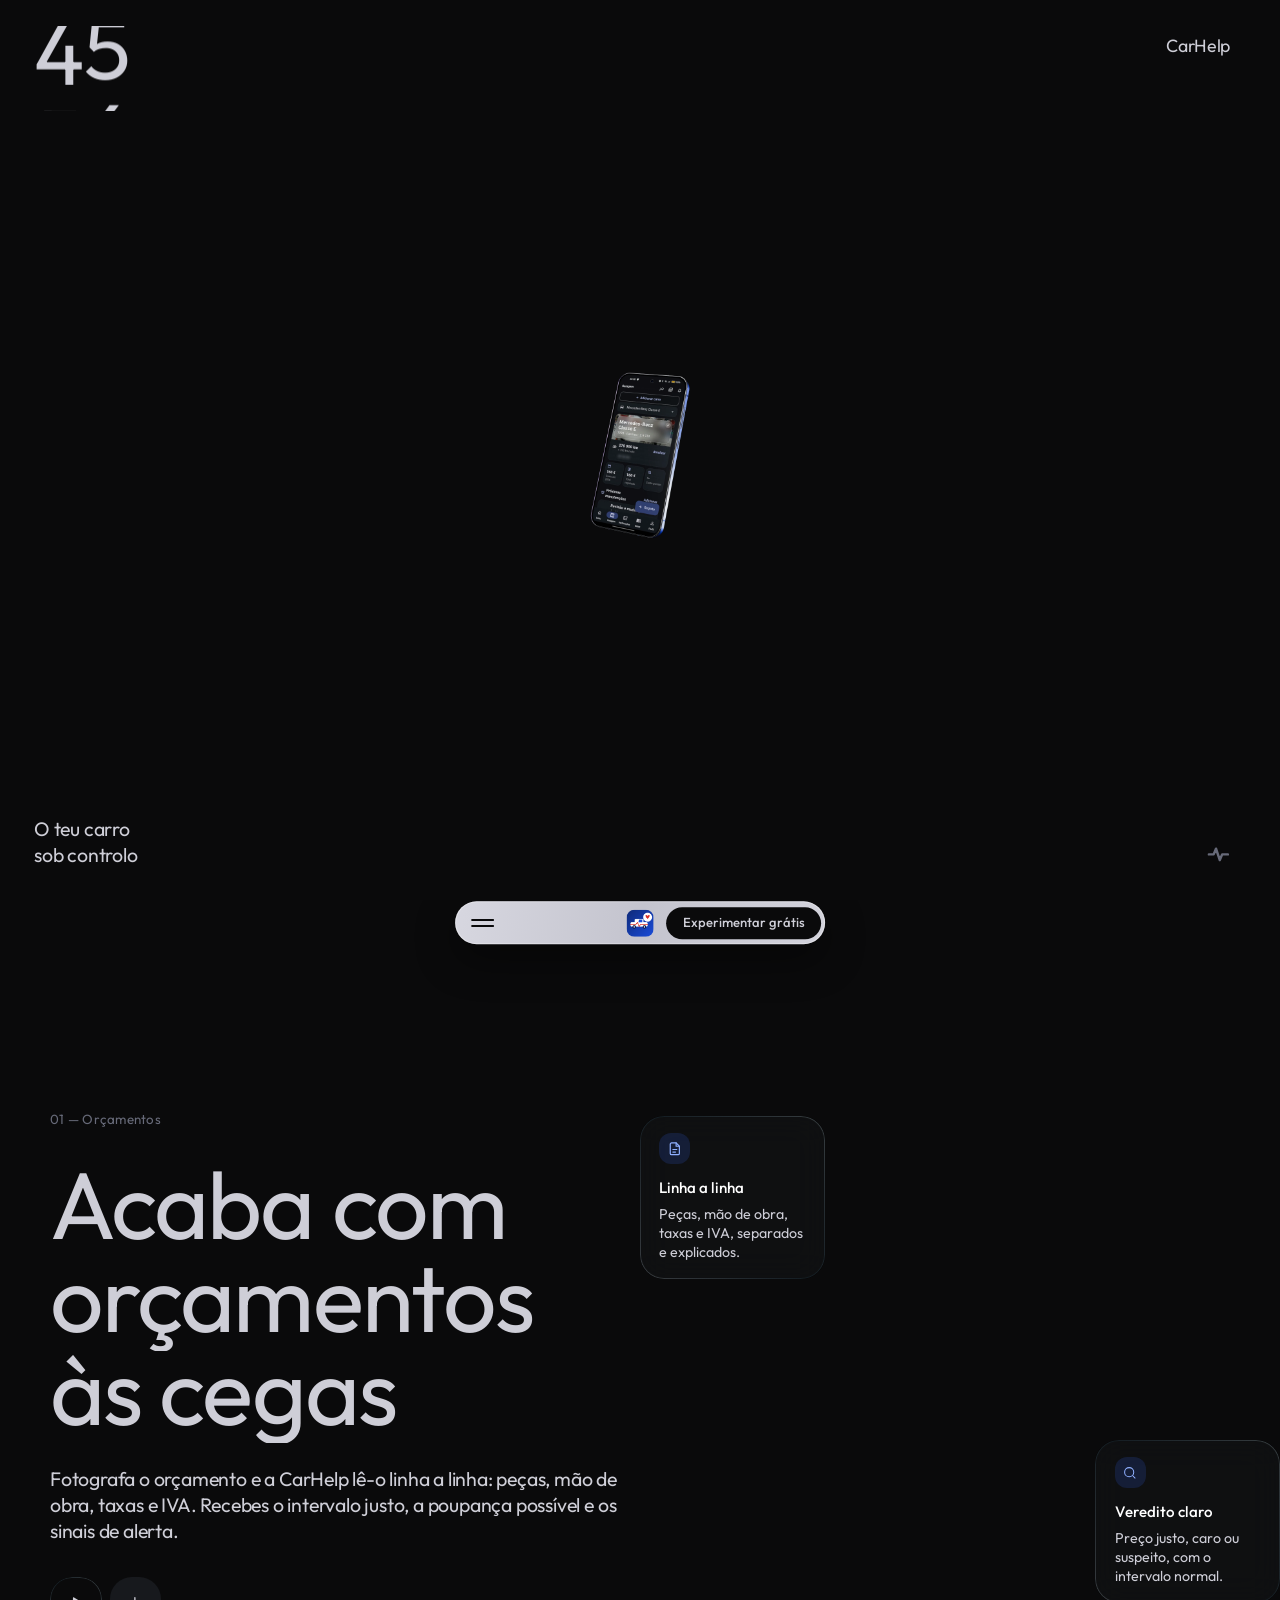
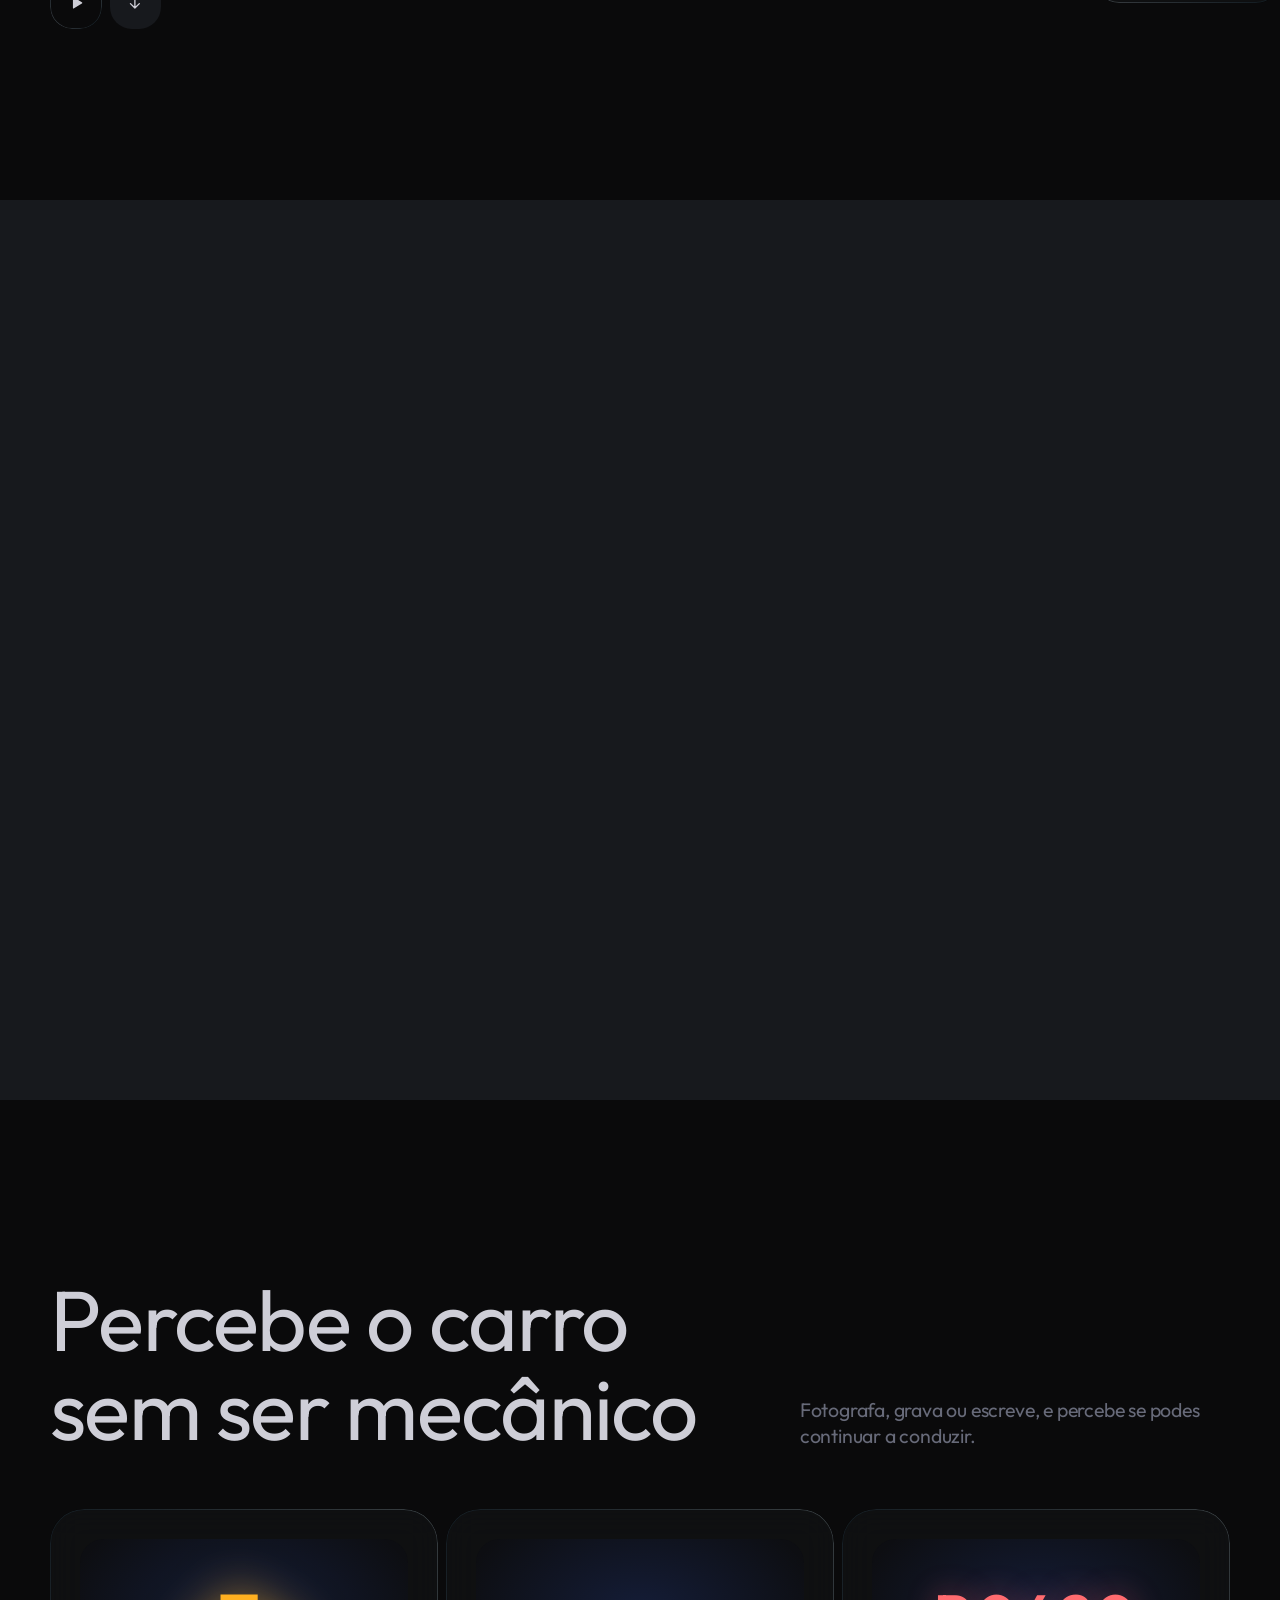
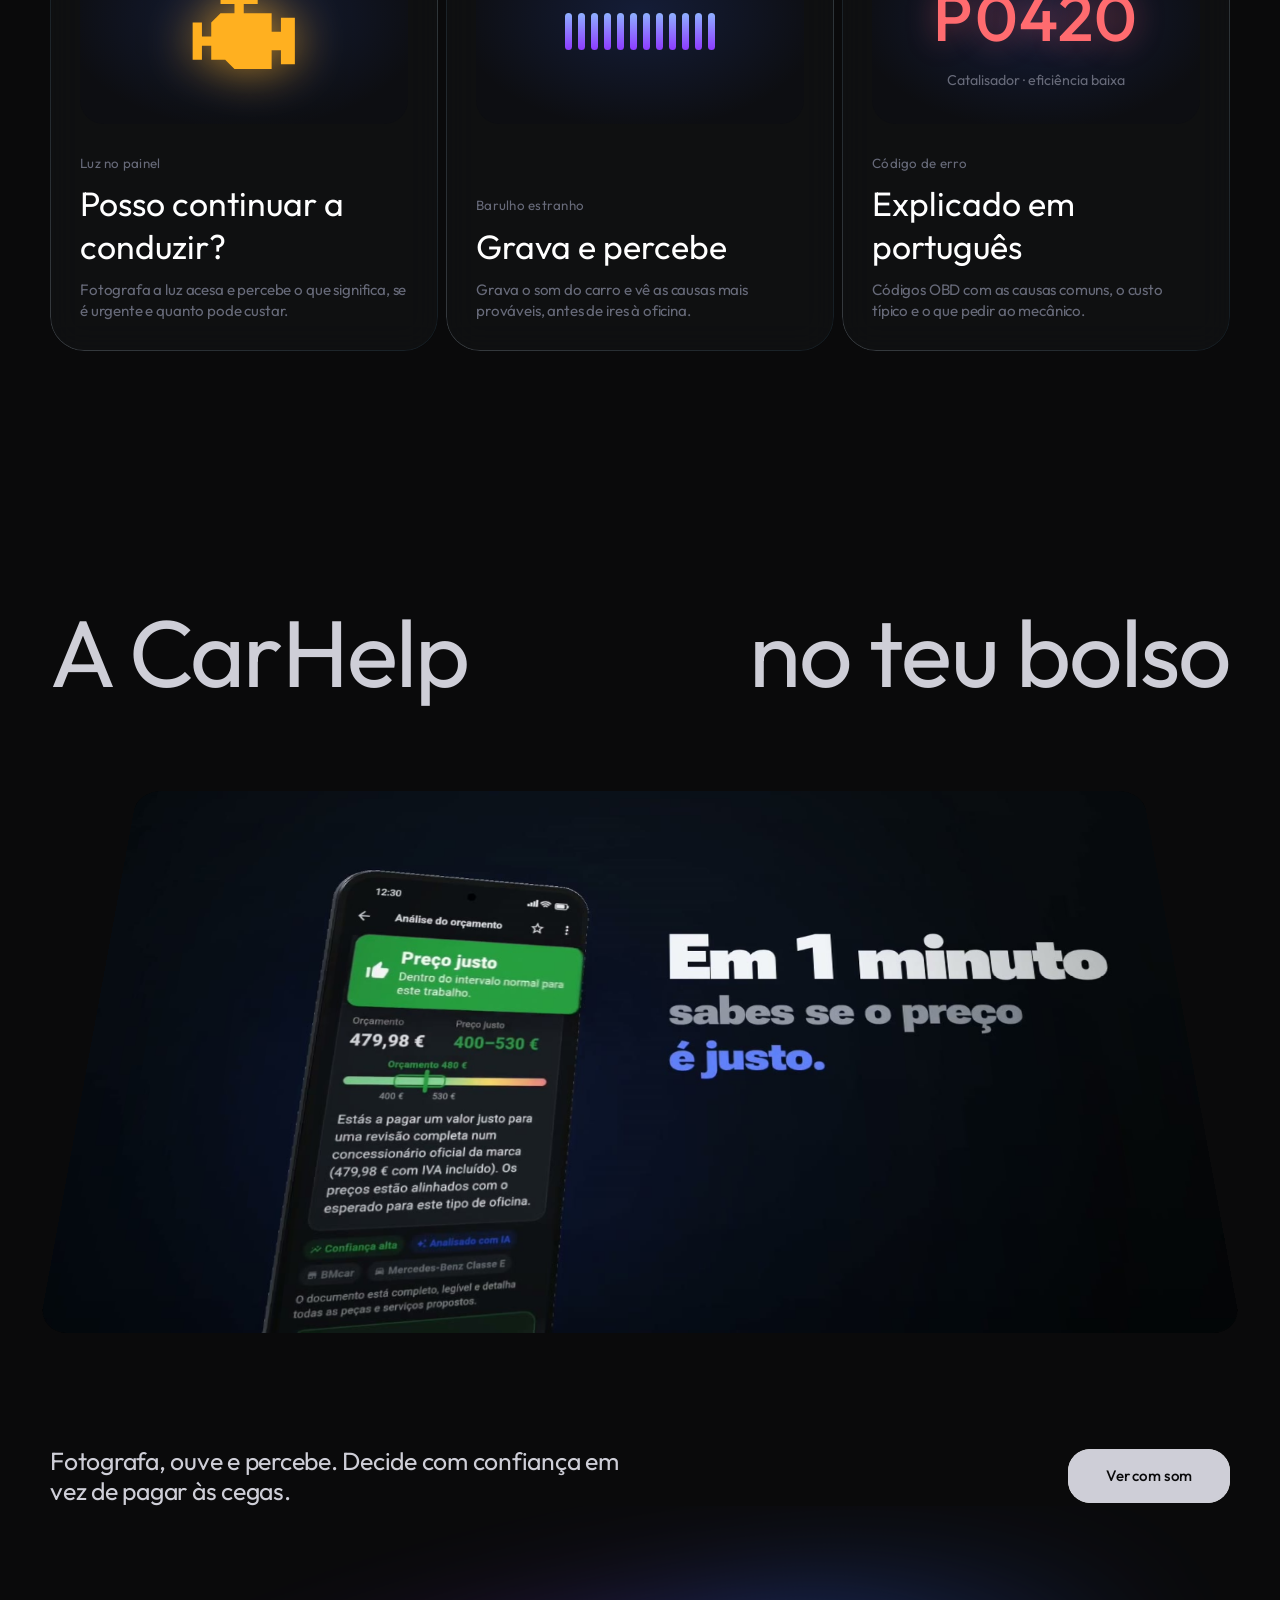
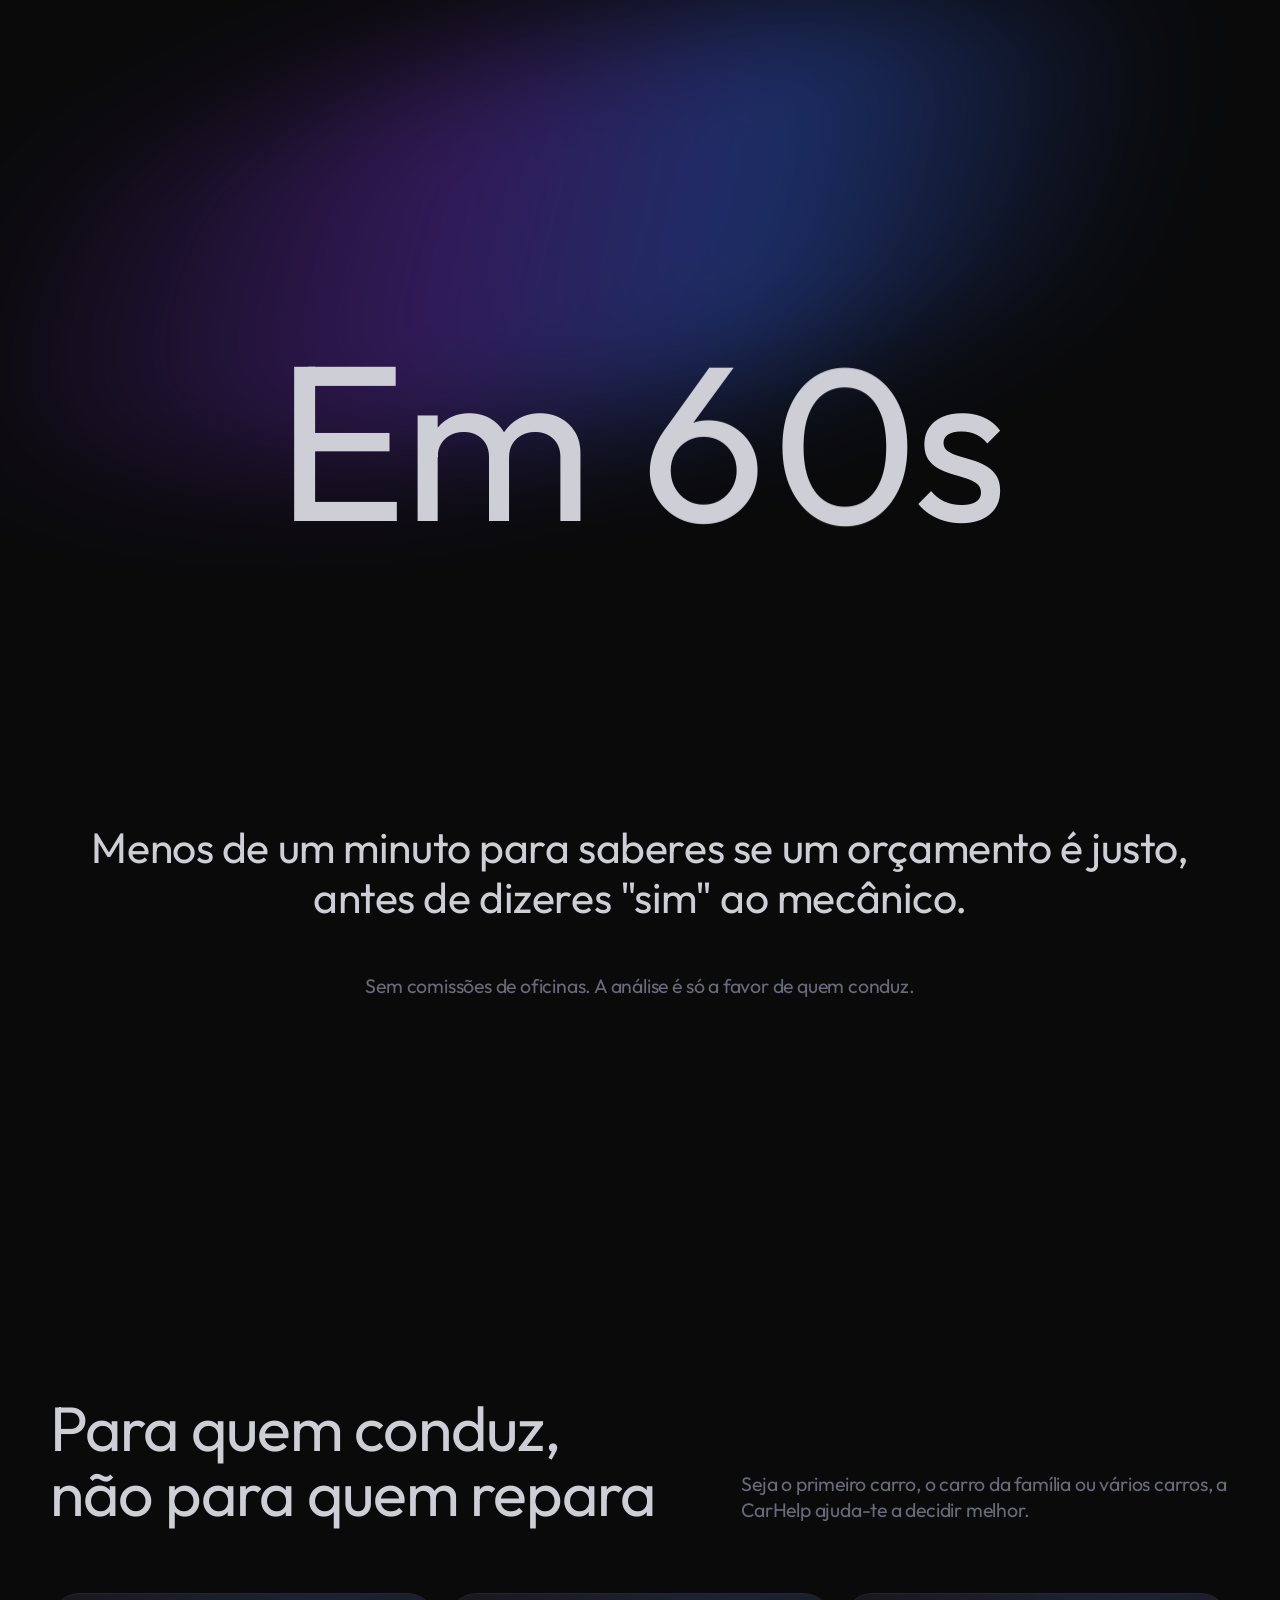
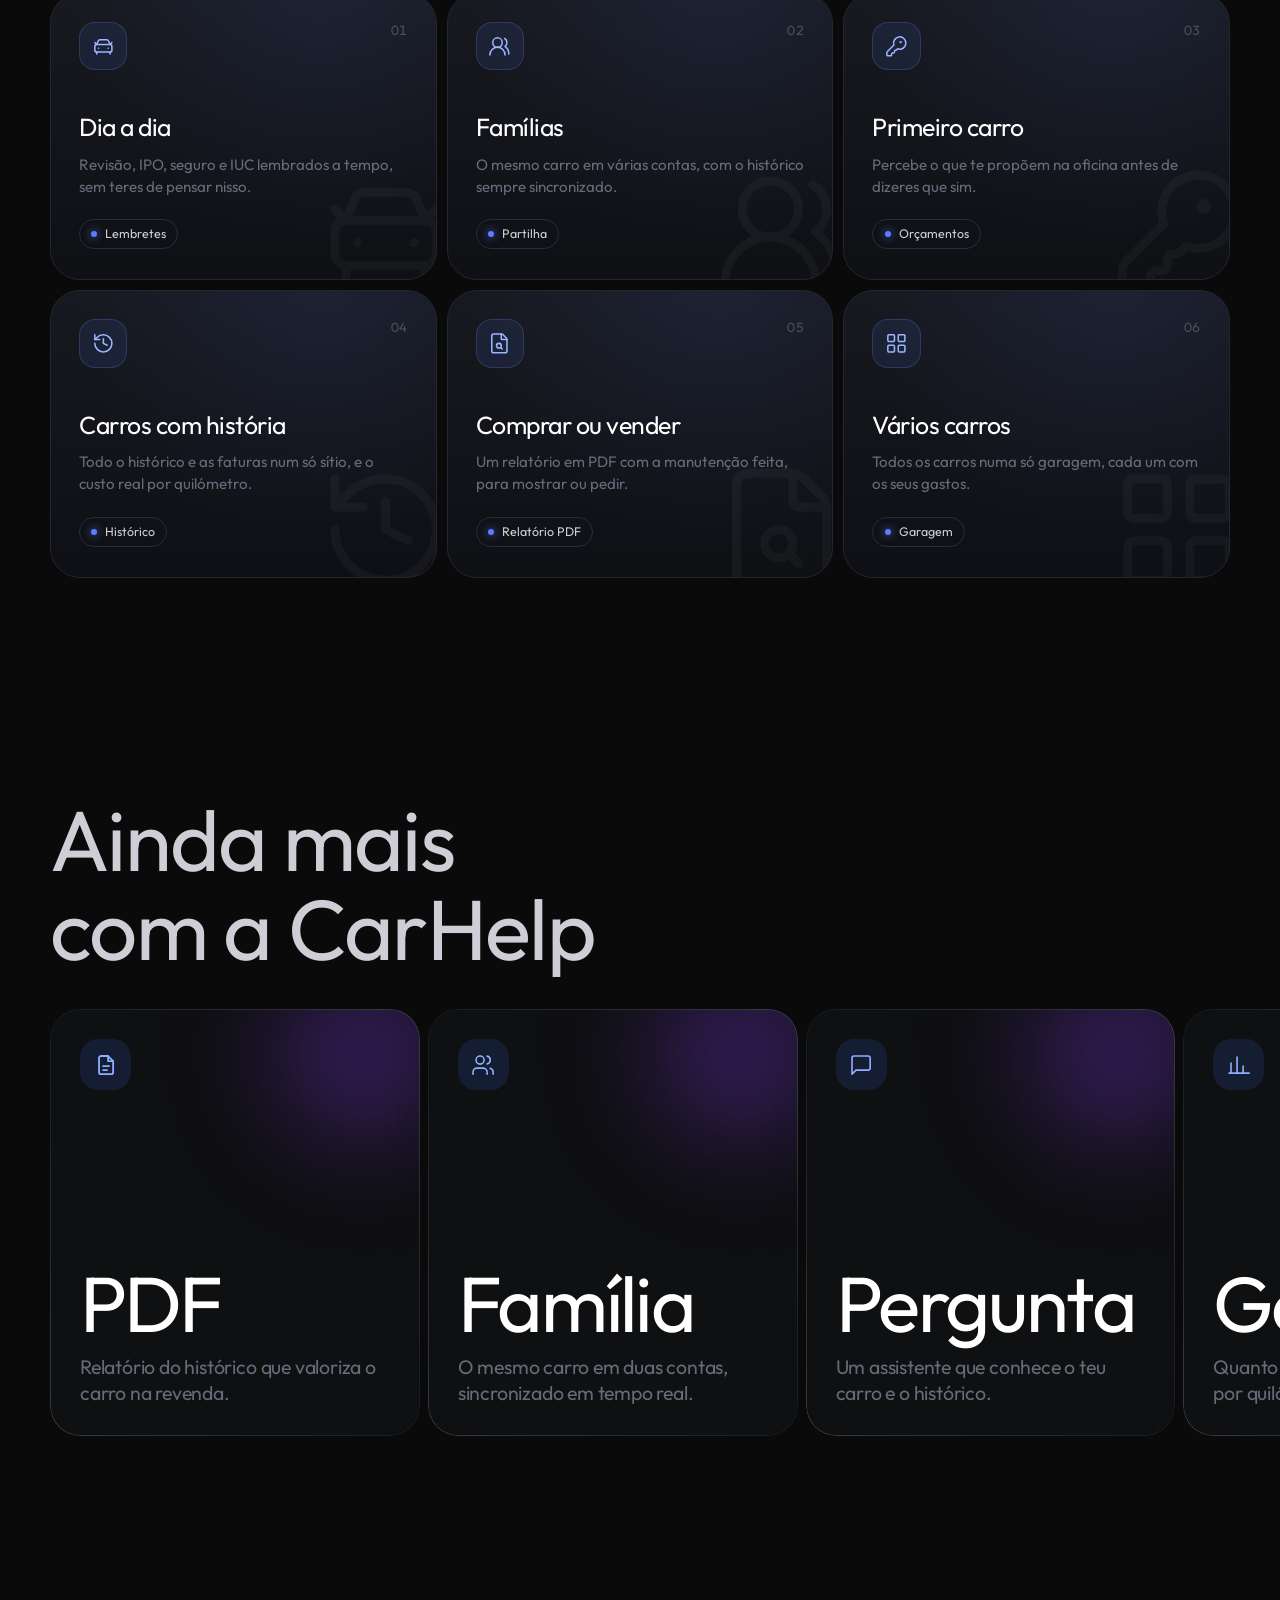
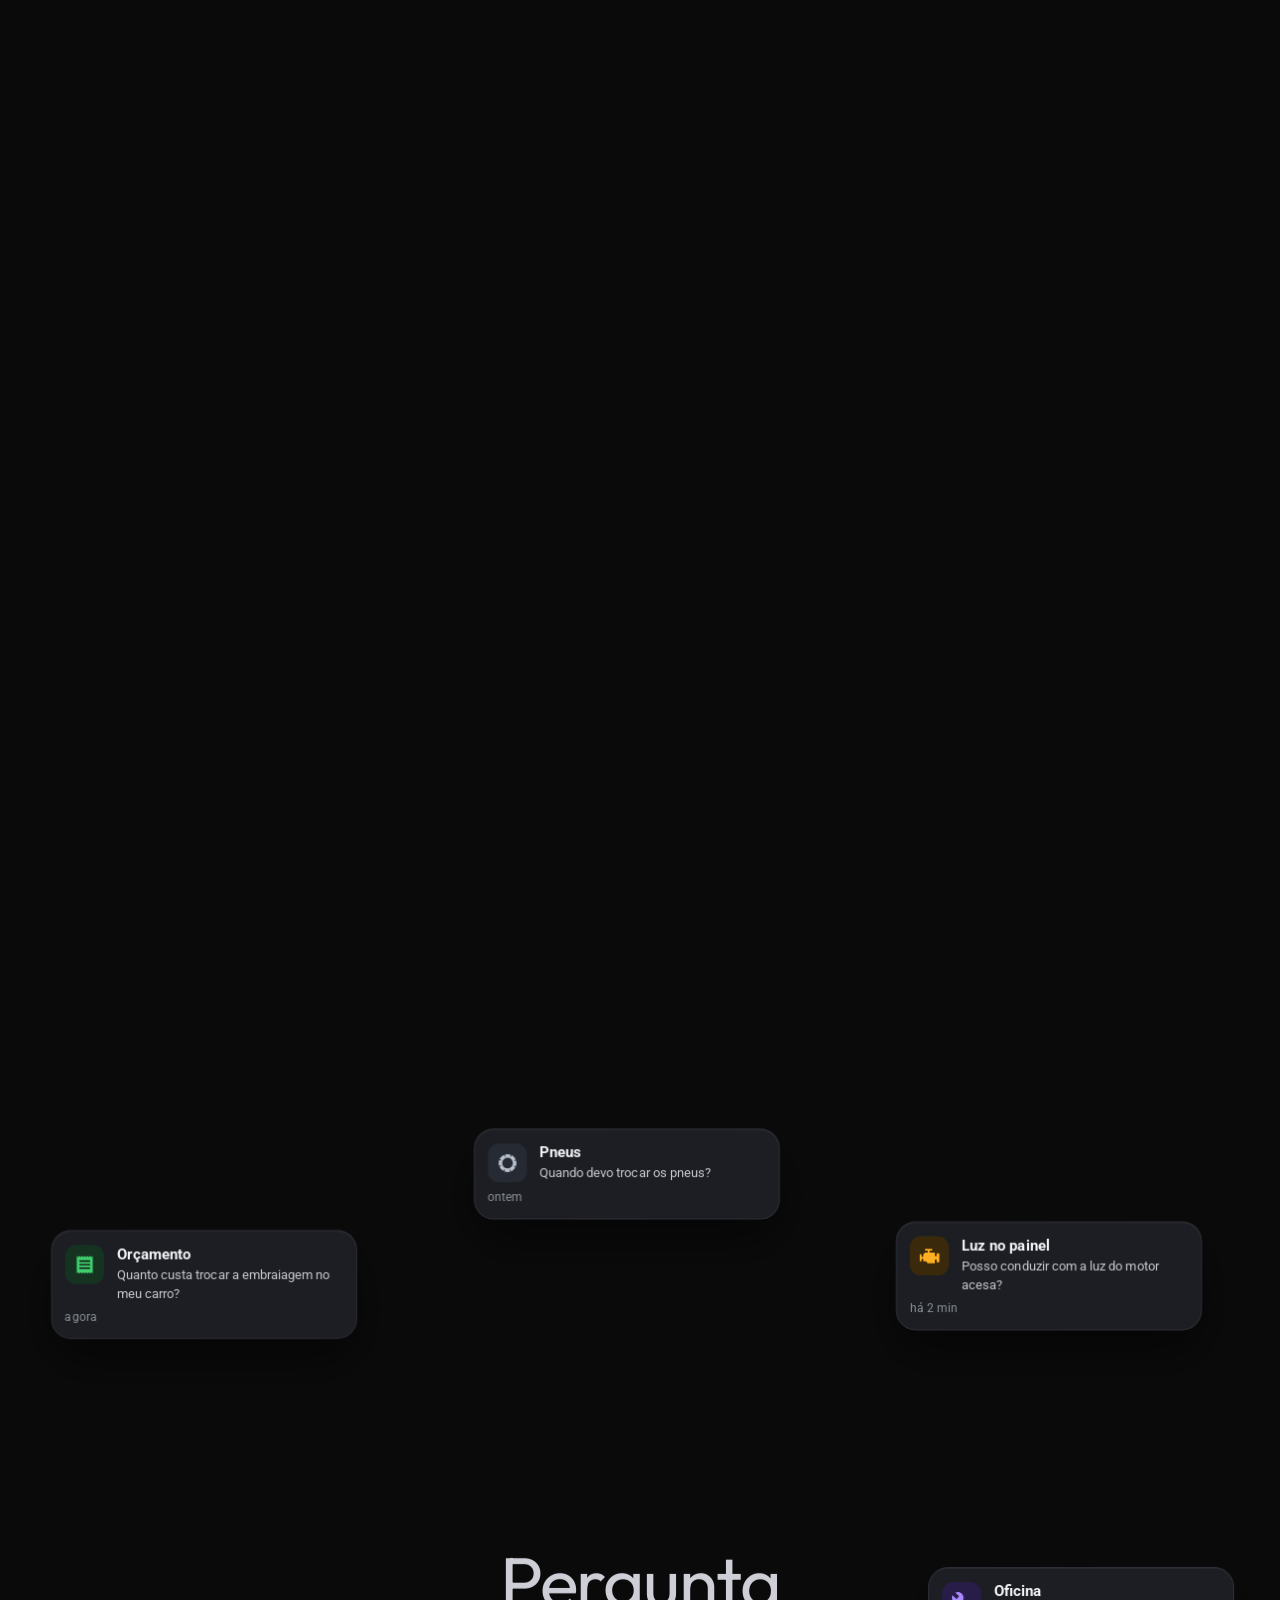
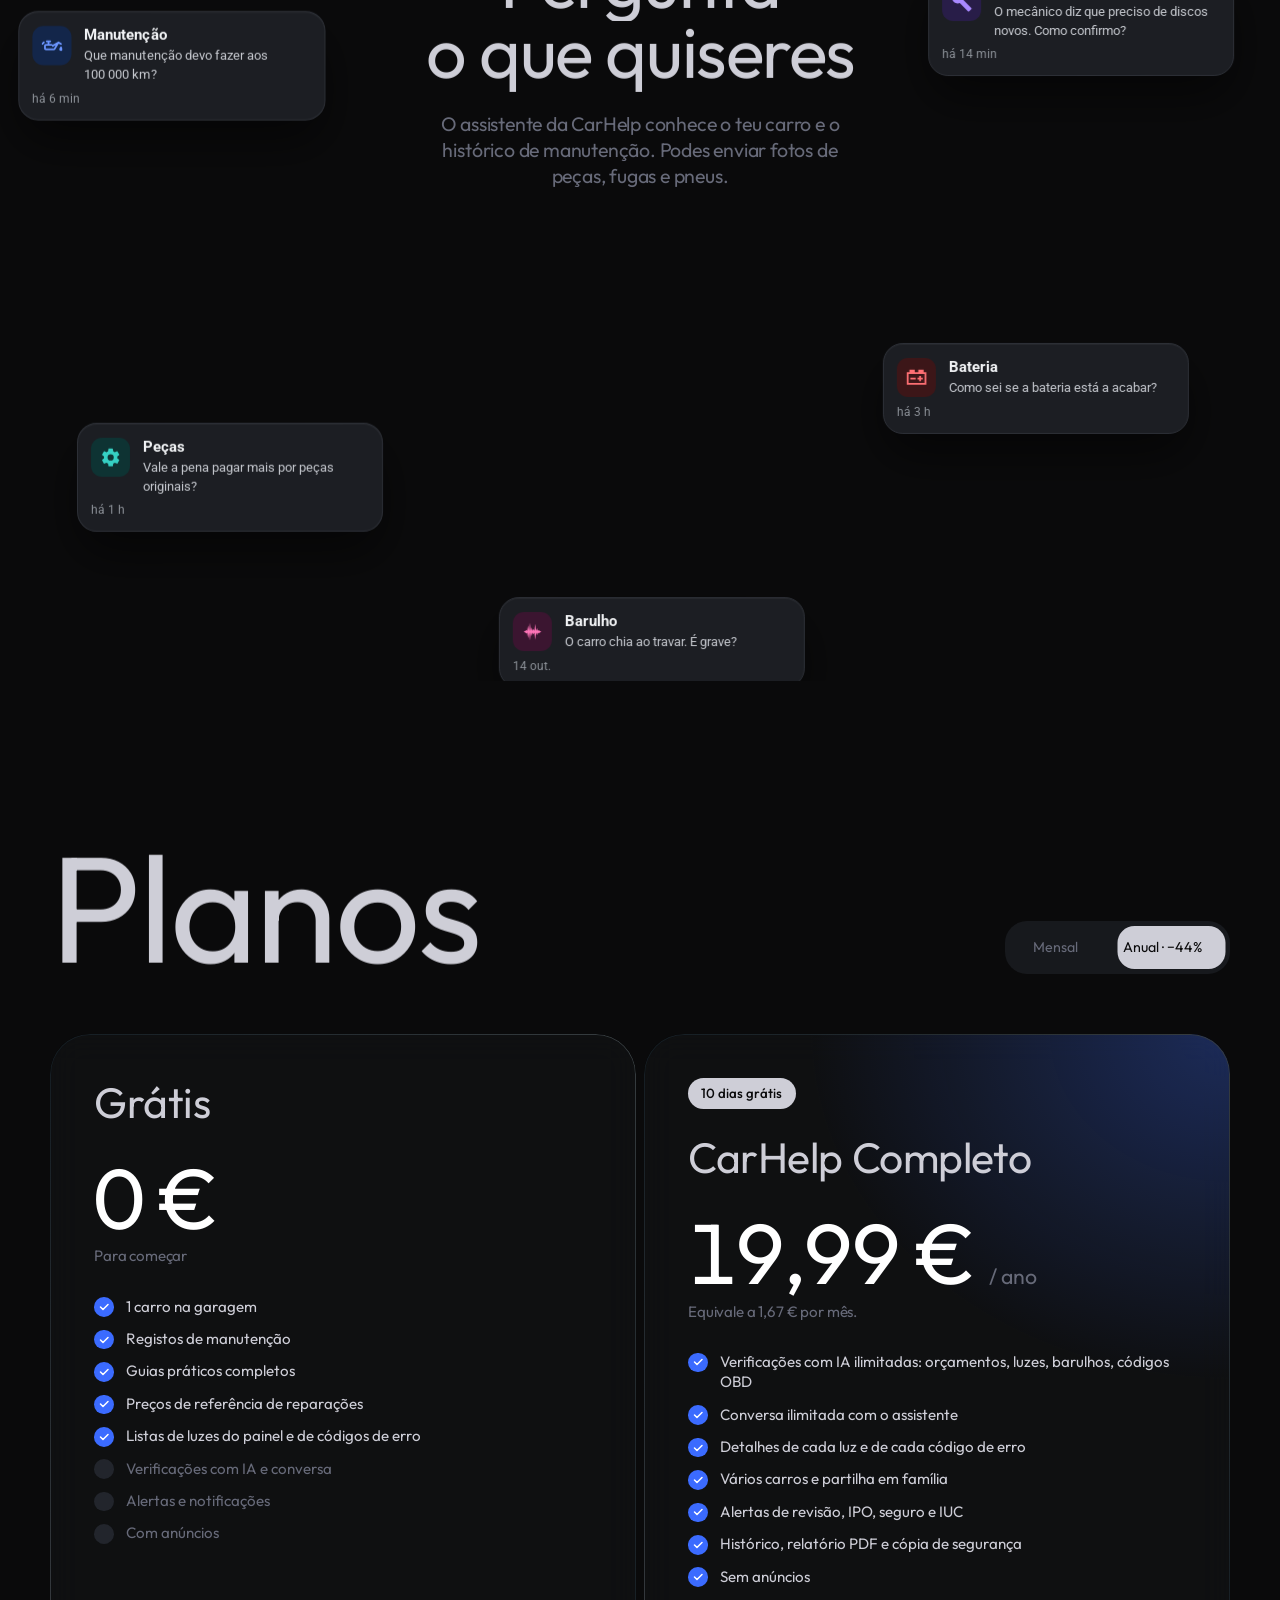
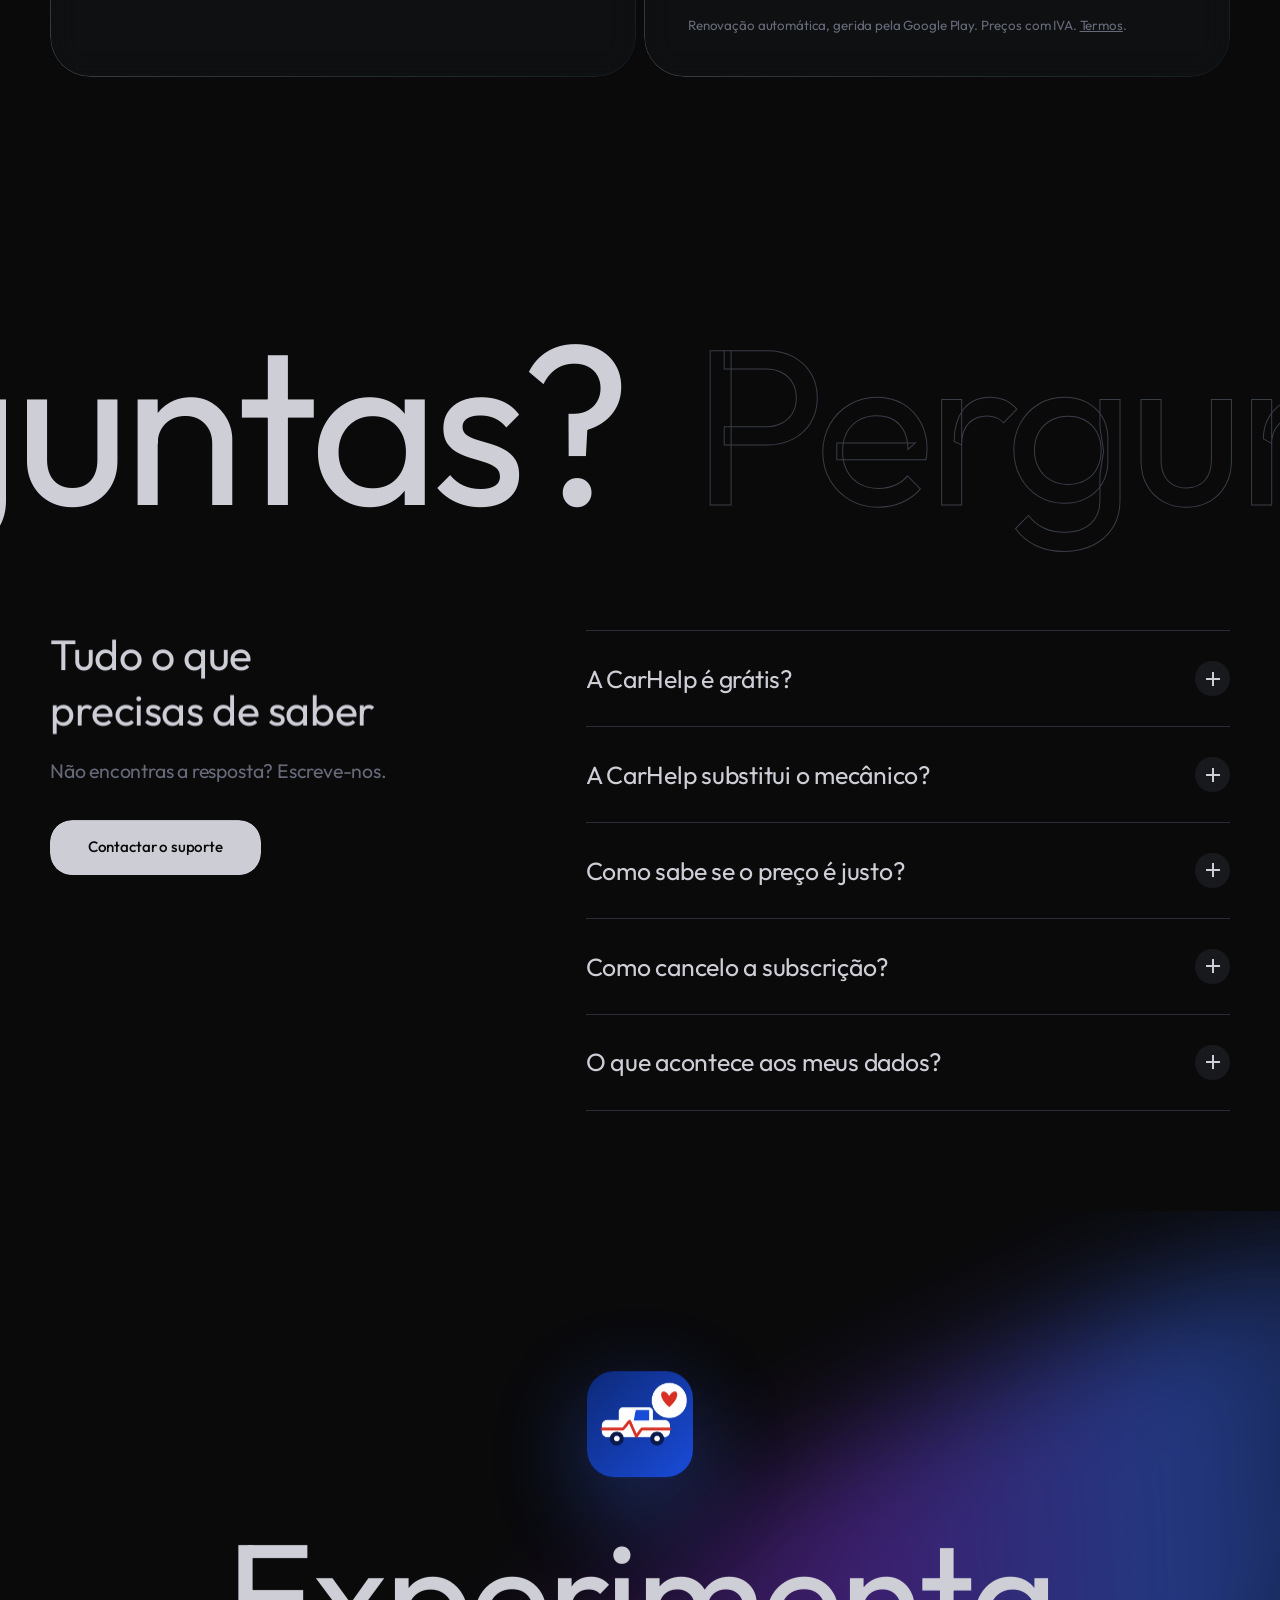
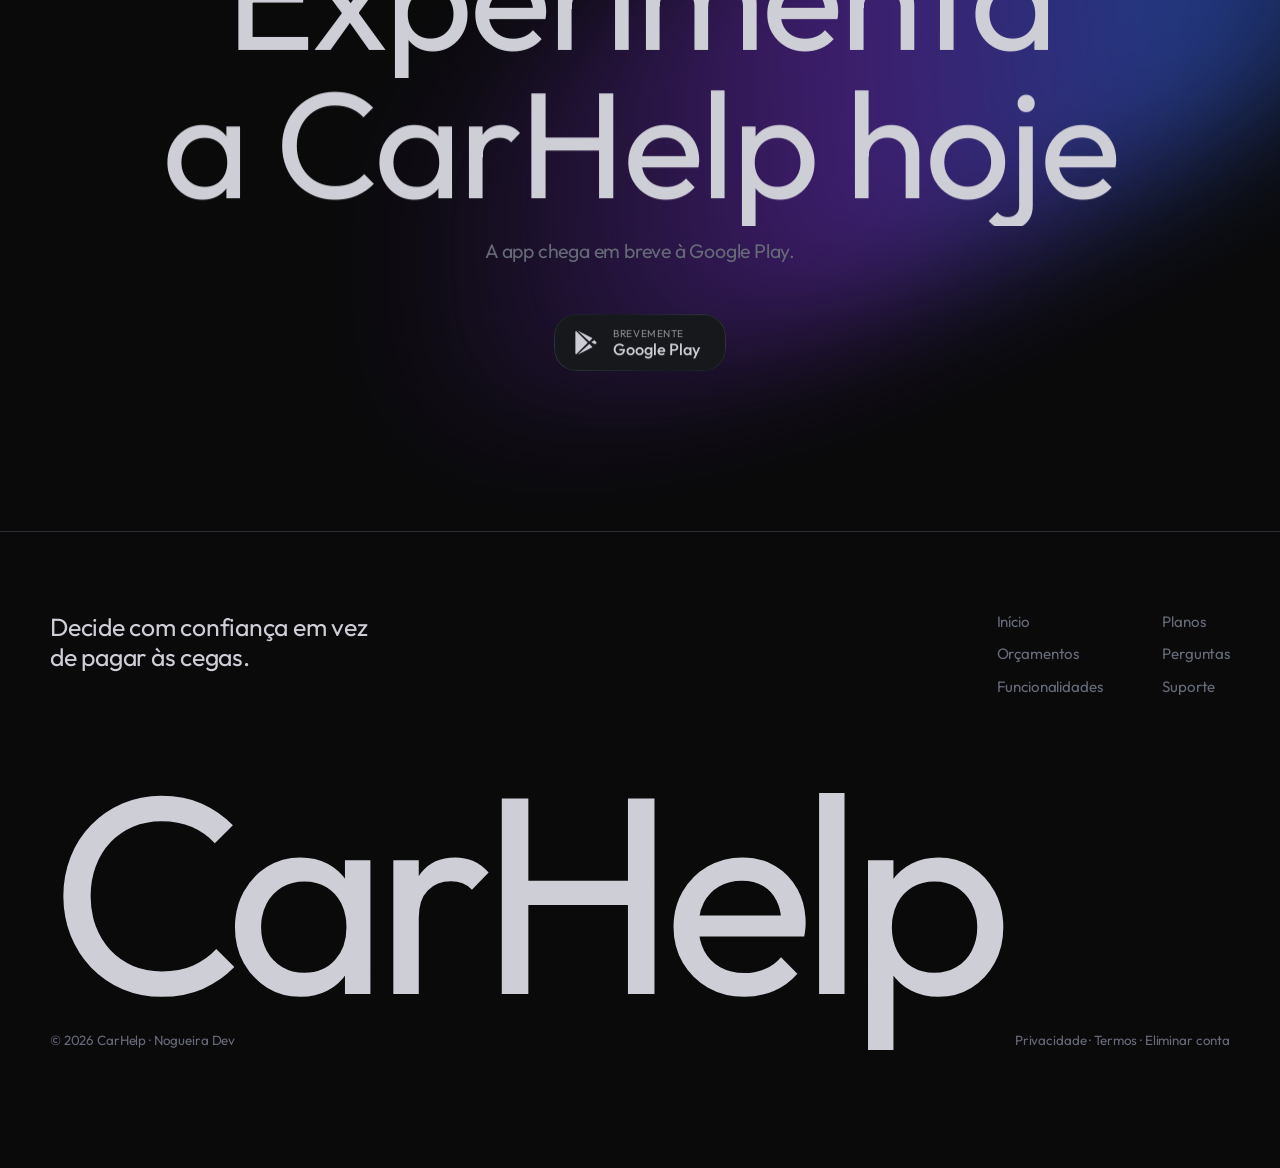
==== commit 1b5b3393: "Add files via upload" ====
--- a/index.html
+++ b/index.html
@@ -195,7 +195,7 @@
     <section class="media-sec" data-phone="-1">
       <div class="heads">
         <h2 class="h1 media-h" data-split><span class="line"><span>A CarHelp</span></span></h2>
-        <h2 class="h1 media-h" data-split style="text-align:right"><span class="line"><span>no teu bolso</span></span></h2>
+        <h2 class="h1 media-h ta-r" data-split><span class="line"><span>no teu bolso</span></span></h2>
       </div>
       <div class="media-wrap">
         <div class="media-card" id="mediaCard">
@@ -223,24 +223,36 @@
         <p class="p1 grey" data-fade>Seja o primeiro carro, o carro da família ou vários carros, a CarHelp ajuda-te a decidir melhor.</p>
       </div>
       <div class="who-grid">
-        <div class="who-card" style="--g:radial-gradient(circle at 30% 30%,#3b6bff,transparent 60%),radial-gradient(circle at 80% 80%,#8d3bff,transparent 55%)" data-card>
-          <div class="art"><svg><use href="#i-car"/></svg></div><div class="dots"><i>🔧</i><i>⛽</i><i>🛞</i></div><span class="label">Dia a dia</span>
-        </div>
-        <div class="who-card" style="--g:radial-gradient(circle at 70% 25%,#ff5a8a,transparent 60%),radial-gradient(circle at 20% 80%,#3b6bff,transparent 55%)" data-card>
-          <div class="art"><svg><use href="#i-users"/></svg></div><div class="dots"><i>👨</i><i>👩</i><i>🧒</i></div><span class="label">Famílias</span>
-        </div>
-        <div class="who-card" style="--g:radial-gradient(circle at 40% 30%,#3fd27f,transparent 60%),radial-gradient(circle at 70% 85%,#1a6bff,transparent 55%)" data-card>
-          <div class="art"><svg><use href="#i-key"/></svg></div><div class="dots"><i>🎓</i><i>🚗</i><i>✨</i></div><span class="label">Primeiro carro</span>
-        </div>
-        <div class="who-card" style="--g:radial-gradient(circle at 30% 25%,#ffb020,transparent 60%),radial-gradient(circle at 80% 80%,#8d3bff,transparent 55%)" data-card>
-          <div class="art"><svg><use href="#i-clock"/></svg></div><div class="dots"><i>🛠</i><i>📜</i><i>🏁</i></div><span class="label">Carros antigos</span>
-        </div>
-        <div class="who-card" style="--g:radial-gradient(circle at 60% 30%,#00c2ff,transparent 60%),radial-gradient(circle at 25% 80%,#3b6bff,transparent 55%)" data-card>
-          <div class="art"><svg><use href="#i-search"/></svg></div><div class="dots"><i>🔍</i><i>📄</i><i>🤝</i></div><span class="label">Comprar usado</span>
-        </div>
-        <div class="who-card" style="--g:radial-gradient(circle at 35% 30%,#8d3bff,transparent 60%),radial-gradient(circle at 75% 80%,#ff5a5f,transparent 55%)" data-card>
-          <div class="art"><svg><use href="#i-truck"/></svg></div><div class="dots"><i>🚚</i><i>📊</i><i>🗓</i></div><span class="label">Vários carros</span>
-        </div>
+        <article class="who-card" data-card>
+          <div class="wc-top"><span class="wc-ic"><svg viewBox="0 0 24 24" fill="none" stroke="currentColor" stroke-width="1.6" stroke-linecap="round" stroke-linejoin="round" aria-hidden="true"><path d="m21 8l-2 2l-1.5-3.7A2 2 0 0 0 15.646 5H8.4a2 2 0 0 0-1.903 1.257L5 10L3 8m4 6h.01M17 14h.01"/><rect width="18" height="8" x="3" y="10" rx="2"/><path d="M5 18v2m14-2v2"/></svg></span><span class="wc-n">01</span></div>
+          <div class="wc-body"><h3 class="wc-t">Dia a dia</h3><p class="wc-d">Revisão, IPO, seguro e IUC lembrados a tempo, sem teres de pensar nisso.</p><span class="wc-tag">Lembretes</span></div>
+          <span class="wc-ghost" aria-hidden="true"><svg viewBox="0 0 24 24" fill="none" stroke="currentColor" stroke-width="1.6" stroke-linecap="round" stroke-linejoin="round" aria-hidden="true"><path d="m21 8l-2 2l-1.5-3.7A2 2 0 0 0 15.646 5H8.4a2 2 0 0 0-1.903 1.257L5 10L3 8m4 6h.01M17 14h.01"/><rect width="18" height="8" x="3" y="10" rx="2"/><path d="M5 18v2m14-2v2"/></svg></span>
+        </article>
+        <article class="who-card" data-card>
+          <div class="wc-top"><span class="wc-ic"><svg viewBox="0 0 24 24" fill="none" stroke="currentColor" stroke-width="1.6" stroke-linecap="round" stroke-linejoin="round" aria-hidden="true"><path d="M18 21a8 8 0 0 0-16 0"/><circle cx="10" cy="8" r="5"/><path d="M22 20c0-3.37-2-6.5-4-8a5 5 0 0 0-.45-8.3"/></svg></span><span class="wc-n">02</span></div>
+          <div class="wc-body"><h3 class="wc-t">Famílias</h3><p class="wc-d">O mesmo carro em várias contas, com o histórico sempre sincronizado.</p><span class="wc-tag">Partilha</span></div>
+          <span class="wc-ghost" aria-hidden="true"><svg viewBox="0 0 24 24" fill="none" stroke="currentColor" stroke-width="1.6" stroke-linecap="round" stroke-linejoin="round" aria-hidden="true"><path d="M18 21a8 8 0 0 0-16 0"/><circle cx="10" cy="8" r="5"/><path d="M22 20c0-3.37-2-6.5-4-8a5 5 0 0 0-.45-8.3"/></svg></span>
+        </article>
+        <article class="who-card" data-card>
+          <div class="wc-top"><span class="wc-ic"><svg viewBox="0 0 24 24" fill="none" stroke="currentColor" stroke-width="1.6" stroke-linecap="round" stroke-linejoin="round" aria-hidden="true"><path d="M2.586 17.414A2 2 0 0 0 2 18.828V21a1 1 0 0 0 1 1h3a1 1 0 0 0 1-1v-1a1 1 0 0 1 1-1h1a1 1 0 0 0 1-1v-1a1 1 0 0 1 1-1h.172a2 2 0 0 0 1.414-.586l.814-.814a6.5 6.5 0 1 0-4-4z"/><circle cx="16.5" cy="7.5" r=".5" fill="currentColor"/></svg></span><span class="wc-n">03</span></div>
+          <div class="wc-body"><h3 class="wc-t">Primeiro carro</h3><p class="wc-d">Percebe o que te propõem na oficina antes de dizeres que sim.</p><span class="wc-tag">Orçamentos</span></div>
+          <span class="wc-ghost" aria-hidden="true"><svg viewBox="0 0 24 24" fill="none" stroke="currentColor" stroke-width="1.6" stroke-linecap="round" stroke-linejoin="round" aria-hidden="true"><path d="M2.586 17.414A2 2 0 0 0 2 18.828V21a1 1 0 0 0 1 1h3a1 1 0 0 0 1-1v-1a1 1 0 0 1 1-1h1a1 1 0 0 0 1-1v-1a1 1 0 0 1 1-1h.172a2 2 0 0 0 1.414-.586l.814-.814a6.5 6.5 0 1 0-4-4z"/><circle cx="16.5" cy="7.5" r=".5" fill="currentColor"/></svg></span>
+        </article>
+        <article class="who-card" data-card>
+          <div class="wc-top"><span class="wc-ic"><svg viewBox="0 0 24 24" fill="none" stroke="currentColor" stroke-width="1.6" stroke-linecap="round" stroke-linejoin="round" aria-hidden="true"><path d="M3 12a9 9 0 1 0 9-9a9.75 9.75 0 0 0-6.74 2.74L3 8"/><path d="M3 3v5h5m4-1v5l4 2"/></svg></span><span class="wc-n">04</span></div>
+          <div class="wc-body"><h3 class="wc-t">Carros com história</h3><p class="wc-d">Todo o histórico e as faturas num só sítio, e o custo real por quilómetro.</p><span class="wc-tag">Histórico</span></div>
+          <span class="wc-ghost" aria-hidden="true"><svg viewBox="0 0 24 24" fill="none" stroke="currentColor" stroke-width="1.6" stroke-linecap="round" stroke-linejoin="round" aria-hidden="true"><path d="M3 12a9 9 0 1 0 9-9a9.75 9.75 0 0 0-6.74 2.74L3 8"/><path d="M3 3v5h5m4-1v5l4 2"/></svg></span>
+        </article>
+        <article class="who-card" data-card>
+          <div class="wc-top"><span class="wc-ic"><svg viewBox="0 0 24 24" fill="none" stroke="currentColor" stroke-width="1.6" stroke-linecap="round" stroke-linejoin="round" aria-hidden="true"><path d="M6 22a2 2 0 0 1-2-2V4a2 2 0 0 1 2-2h8a2.4 2.4 0 0 1 1.704.706l3.588 3.588A2.4 2.4 0 0 1 20 8v12a2 2 0 0 1-2 2z"/><path d="M14 2v5a1 1 0 0 0 1 1h5"/><circle cx="11.5" cy="14.5" r="2.5"/><path d="M13.3 16.3L15 18"/></svg></span><span class="wc-n">05</span></div>
+          <div class="wc-body"><h3 class="wc-t">Comprar ou vender</h3><p class="wc-d">Um relatório em PDF com a manutenção feita, para mostrar ou pedir.</p><span class="wc-tag">Relatório PDF</span></div>
+          <span class="wc-ghost" aria-hidden="true"><svg viewBox="0 0 24 24" fill="none" stroke="currentColor" stroke-width="1.6" stroke-linecap="round" stroke-linejoin="round" aria-hidden="true"><path d="M6 22a2 2 0 0 1-2-2V4a2 2 0 0 1 2-2h8a2.4 2.4 0 0 1 1.704.706l3.588 3.588A2.4 2.4 0 0 1 20 8v12a2 2 0 0 1-2 2z"/><path d="M14 2v5a1 1 0 0 0 1 1h5"/><circle cx="11.5" cy="14.5" r="2.5"/><path d="M13.3 16.3L15 18"/></svg></span>
+        </article>
+        <article class="who-card" data-card>
+          <div class="wc-top"><span class="wc-ic"><svg viewBox="0 0 24 24" fill="none" stroke="currentColor" stroke-width="1.6" stroke-linecap="round" stroke-linejoin="round" aria-hidden="true"><rect width="7" height="7" x="3" y="3" rx="1"/><rect width="7" height="7" x="14" y="3" rx="1"/><rect width="7" height="7" x="14" y="14" rx="1"/><rect width="7" height="7" x="3" y="14" rx="1"/></svg></span><span class="wc-n">06</span></div>
+          <div class="wc-body"><h3 class="wc-t">Vários carros</h3><p class="wc-d">Todos os carros numa só garagem, cada um com os seus gastos.</p><span class="wc-tag">Garagem</span></div>
+          <span class="wc-ghost" aria-hidden="true"><svg viewBox="0 0 24 24" fill="none" stroke="currentColor" stroke-width="1.6" stroke-linecap="round" stroke-linejoin="round" aria-hidden="true"><rect width="7" height="7" x="3" y="3" rx="1"/><rect width="7" height="7" x="14" y="3" rx="1"/><rect width="7" height="7" x="14" y="14" rx="1"/><rect width="7" height="7" x="3" y="14" rx="1"/></svg></span>
+        </article>
       </div>
     </section>
 
--- a/site.css
+++ b/site.css
@@ -54,9 +54,9 @@
   .p1 { font-size: 1.28em; }
 }
 @media (max-width: 680px) {
-  .h1 { font-size: 3em; line-height: 1; }
+  .h1 { font-size: min(3em, calc((100vw - 48px) / 6.9)); line-height: 1; }
   .h0 { font-size: 4em; line-height: 1; }
-  .h2 { font-size: 2.6em; line-height: 1.02; }
+  .h2 { font-size: min(2.6em, calc((100vw - 48px) / 8.2)); line-height: 1.02; }
   .h3 { font-size: 1.875em; line-height: 1.07; }
   .h4 { font-size: 1.5em; }
   .h5 { font-size: 1.25em; }
@@ -132,7 +132,7 @@
 /* ─── Barra: cápsula clara em baixo ao centro ─── */
 .navbar {
   --nb-w: 26em; --nb-h: 3em;
-  position: fixed; left: 50%; bottom: 24px; z-index: 130; width: var(--nb-w); height: var(--nb-h); transform: translateX(-50%);
+  position: fixed; left: 50%; bottom: 24px; z-index: 130; width: min(var(--nb-w), calc(100vw - 32px)); height: var(--nb-h); transform: translateX(-50%);
   border-radius: 999px; overflow: hidden; color: var(--black);
   background: linear-gradient(100deg, #d7d7e0, #c4c4ce 50%, #d3d3dc);
   box-shadow: 0 0 0 1px rgba(255, 255, 255, .35) inset, 0 14px 40px rgba(0, 0, 0, .45);
@@ -329,17 +329,31 @@
 .who { padding: 200px var(--pad) 100px; }
 .who .intro { display: flex; justify-content: space-between; align-items: flex-end; gap: 30px; margin-bottom: 70px; }
 .who .intro .p1 { max-width: 25em; }
-.who-grid { display: grid; grid-template-columns: repeat(6, 1fr); gap: 8px; }
-.who-card { position: relative; border-radius: 30px; overflow: hidden; aspect-ratio: 3 / 5; padding: 22px; display: flex; flex-direction: column; justify-content: space-between; background: #111318; isolation: isolate; }
-.who-card .art { position: absolute; inset: 0; z-index: -1; transition: transform 1s var(--ease); }
-.who-card:hover .art { transform: scale(1.08); }
-.who-card .art::before { content: ""; position: absolute; inset: -20%; filter: blur(30px); background: var(--g); opacity: .85; }
-.who-card .art svg { position: absolute; left: 50%; top: 46%; width: 46%; transform: translate(-50%, -50%); color: rgba(255, 255, 255, .9); filter: drop-shadow(0 10px 30px rgba(0, 0, 0, .4)); }
-.who-card .dots { display: flex; }
-.who-card .dots i { width: 2.1em; height: 2.1em; border-radius: 50%; border: 2px solid #111318; margin-right: -.6em; background: rgba(255, 255, 255, .14); backdrop-filter: blur(6px); display: inline-flex; align-items: center; justify-content: center; font-style: normal; font-size: .85em; }
-.who-card .label { font-size: 1.375em; color: #fff; }
-@media (max-width: 1024px) { .who-grid { grid-template-columns: repeat(3, 1fr); } .who .intro { flex-direction: column; align-items: flex-start; margin-bottom: 40px; } }
-@media (max-width: 680px) { .who { padding: 100px 24px 60px; } .who-grid { grid-template-columns: repeat(2, 1fr); } .who-card { border-radius: 22px; } }
+.who-grid { display: grid; grid-template-columns: repeat(3, 1fr); gap: 10px; }
+.who-card { --mx: 70%; --my: 0%; position: relative; isolation: isolate; overflow: hidden; border-radius: 30px; padding: 28px 28px 30px;
+  min-height: 20em; display: flex; flex-direction: column; justify-content: space-between; gap: 40px;
+  background: linear-gradient(180deg, rgba(28, 31, 40, .72), rgba(16, 18, 24, .72)); border: 1px solid #23262e;
+  transition: border-color .5s var(--ease), transform .6s var(--ease); }
+.who-card::before { content: ""; position: absolute; inset: 0; z-index: -1; opacity: .55; transition: opacity .5s;
+  background: radial-gradient(420px circle at var(--mx) var(--my), rgba(91, 125, 255, .16), transparent 60%); }
+.who-card:hover { border-color: #3a3f4c; transform: translateY(-4px); }
+.who-card:hover::before { opacity: 1; }
+.wc-top { display: flex; justify-content: space-between; align-items: flex-start; }
+.wc-ic { width: 3.4em; height: 3.4em; border-radius: 16px; display: grid; place-items: center; color: #9db6ff;
+  background: rgba(91, 125, 255, .1); border: 1px solid rgba(124, 152, 255, .2); }
+.wc-ic svg { width: 1.6em; height: 1.6em; }
+.wc-n { font-size: .9375em; color: #4b4f5c; font-variant-numeric: tabular-nums; letter-spacing: .04em; }
+.wc-t { margin: 0 0 10px; font-size: 1.75em; font-weight: 400; letter-spacing: -.02em; color: #fff; }
+.wc-d { margin: 0; font-size: 1.0625em; line-height: 1.45; color: var(--grey); max-width: 22em; }
+.wc-tag { display: inline-flex; align-items: center; gap: 8px; margin-top: 22px; padding: .45em .9em; border-radius: 99px;
+  font-size: .875em; color: var(--dim); border: 1px solid #2a2d35; }
+.wc-tag::before { content: ""; width: 6px; height: 6px; border-radius: 50%; background: #5b7dff; box-shadow: 0 0 10px #5b7dff; }
+.wc-ghost { position: absolute; right: -1.2em; bottom: -1.4em; width: 9.5em; height: 9.5em; color: #fff; opacity: .035; z-index: -1;
+  transition: opacity .6s, transform .9s var(--ease); pointer-events: none; }
+.wc-ghost svg { width: 100%; height: 100%; }
+.who-card:hover .wc-ghost { opacity: .07; transform: rotate(-8deg) scale(1.05); }
+@media (max-width: 1024px) { .who-grid { grid-template-columns: repeat(2, 1fr); } .who .intro { flex-direction: column; align-items: flex-start; margin-bottom: 40px; } }
+@media (max-width: 680px) { .who { padding: 100px 24px 60px; } .who-grid { grid-template-columns: 1fr; } .who-card { border-radius: 24px; min-height: 0; padding: 22px 22px 24px; gap: 28px; } .wc-t { font-size: 1.45em; } }
 
 /* ─── Pergunta o que quiseres: notificações da app a flutuar pela secção ─── */
 .ask { position: relative; min-height: 136vh; padding: 140px var(--pad); display: flex; align-items: center; justify-content: center; overflow: hidden; }
@@ -385,7 +399,7 @@
   .nf-wrap { position: relative; left: auto; top: auto; width: min(22em, 88%); }
   .nf-wrap:nth-child(even) { align-self: flex-end; }
 }
-@media (max-width: 680px) { .ask-h { font-size: 3.4em; } .nf-wrap:nth-child(n+7) { display: none; } }
+@media (max-width: 680px) { .ask-h { font-size: min(3.4em, calc((100vw - 48px) / 6.9)); } .nf-wrap:nth-child(n+7) { display: none; } }
 
 /* ─── Planos ─── */
 .plans-sec { padding: 160px var(--pad) 80px; }
@@ -397,7 +411,7 @@
 .switch.year .pill { transform: translateX(100%); }
 .plans { display: grid; grid-template-columns: 1fr 1fr; gap: 8px; }
 .plan { border-radius: 40px; padding: 44px; min-height: 34em; display: flex; flex-direction: column; overflow: hidden; }
-.plan .price { font-size: 6em; line-height: .94; letter-spacing: -.03em; color: #fff; margin: 30px 0 8px; font-variant-numeric: tabular-nums; }
+.plan .price { font-size: min(6em, 15vw); line-height: .94; letter-spacing: -.03em; color: #fff; margin: 30px 0 8px; font-variant-numeric: tabular-nums; white-space: nowrap; }
 .plan .price small { font-size: .25em; color: var(--grey); letter-spacing: 0; }
 .plan ul { list-style: none; padding: 0; margin: 30px 0 0; display: grid; gap: 12px; }
 .plan li { display: flex; gap: 12px; font-size: 1.0625em; }
@@ -444,7 +458,7 @@
   -webkit-mask: linear-gradient(#fff 0 0) content-box, linear-gradient(#fff 0 0); -webkit-mask-composite: xor; mask: linear-gradient(#fff 0 0) content-box, linear-gradient(#fff 0 0); mask-composite: exclude; }
 
 /* ─── Rodapé ─── */
-footer { padding: 80px var(--pad) 40px; border-top: 1px solid var(--line); overflow: hidden; }
+footer { padding: 80px var(--pad) 120px; border-top: 1px solid var(--line); overflow: hidden; }
 footer .cols { display: flex; justify-content: space-between; gap: 40px; flex-wrap: wrap; }
 footer nav { display: grid; grid-template-columns: repeat(2, auto); gap: 12px 60px; }
 footer nav a, footer .legal a { color: var(--grey); transition: color .3s; }
@@ -469,4 +483,7 @@
 /* ajustes de títulos para caberem numa linha */
 .media-h { font-size: min(10.625em, 7.4vw); white-space: nowrap; }
 .who .intro .h2 { font-size: min(6em, 4.9vw); }
-@media (max-width: 680px) { .media-h { font-size: 2.6em; white-space: normal; } .who .intro .h2 { font-size: 2.6em; } }
+.ta-r { text-align: right; }
+@media (max-width: 680px) { .media-h { font-size: 2.6em; white-space: normal; } .ta-r { text-align: left; } .who .intro .h2 { font-size: min(2.12em, calc((100vw - 48px) / 9.9)); } }
+
+@media (max-width: 680px) { .feature .tags { gap: 5px; } .tag { font-size: .84em; padding: .5em .78em; } }
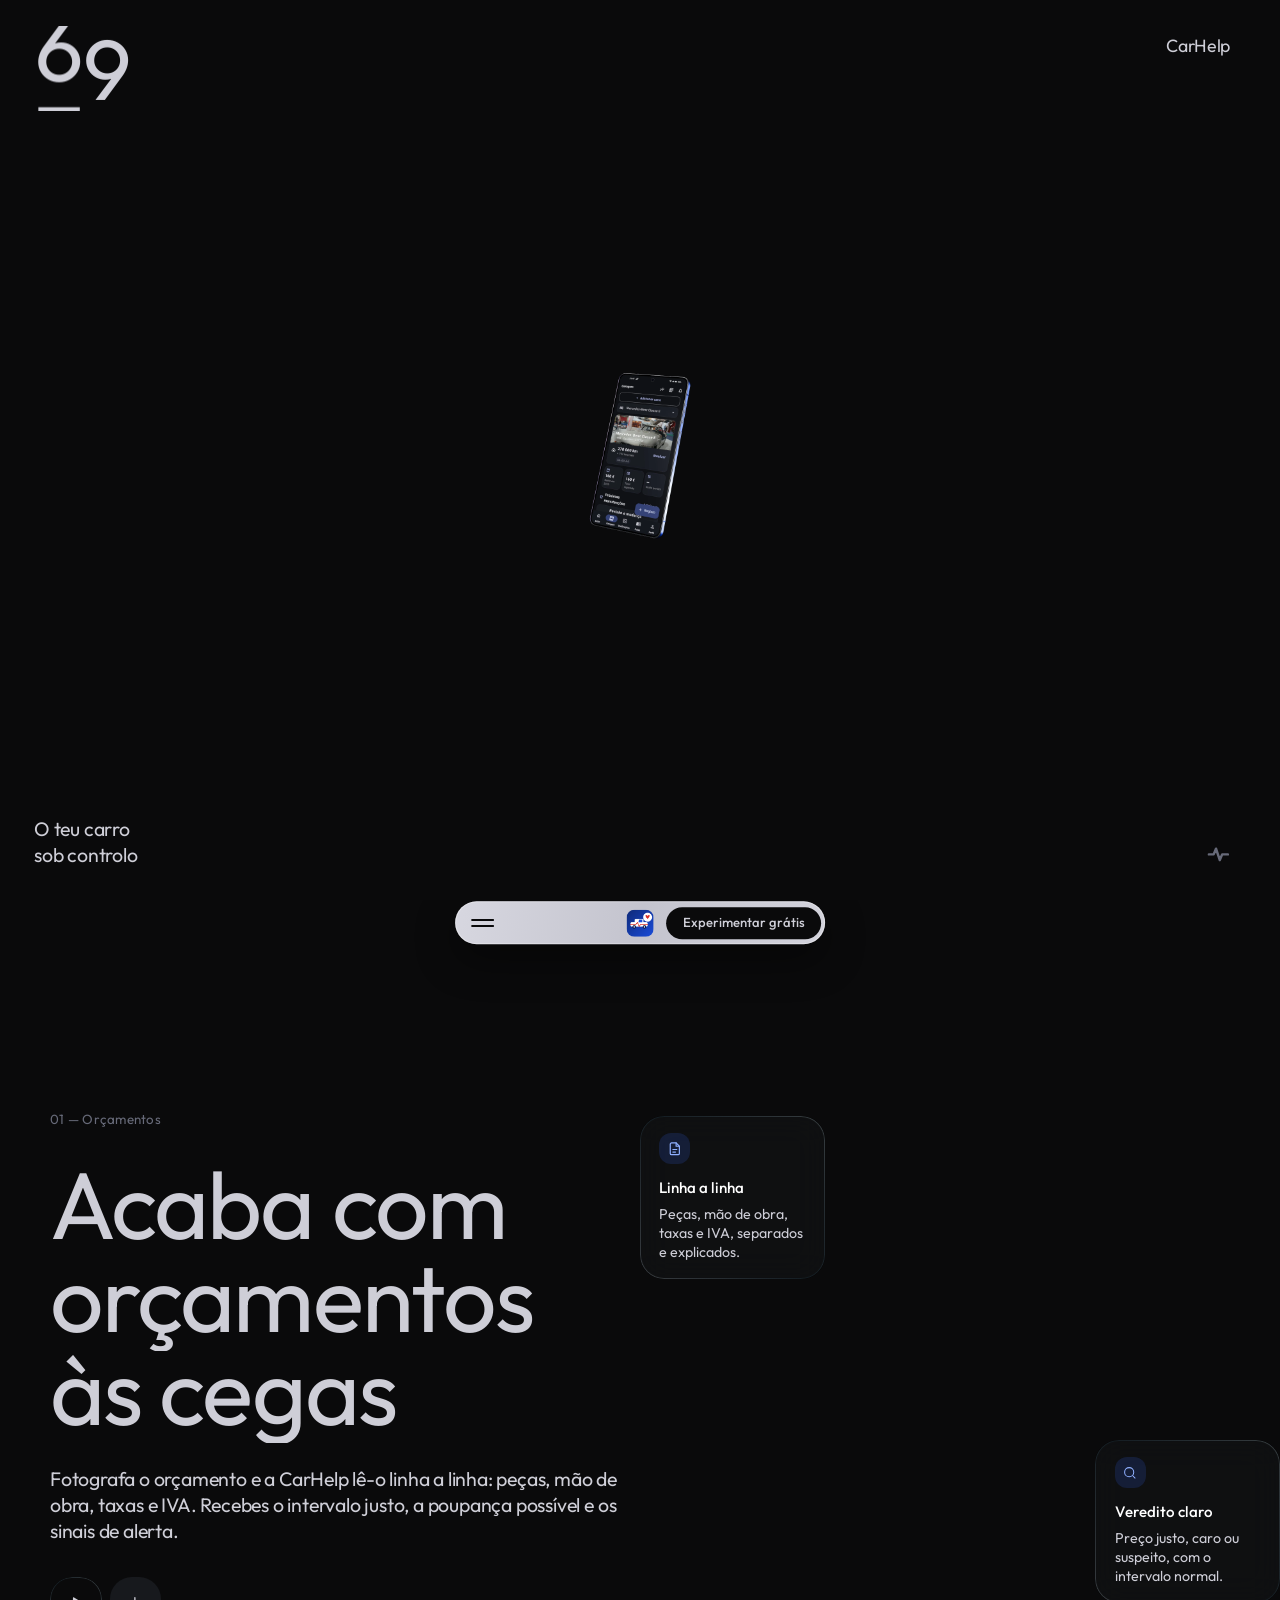
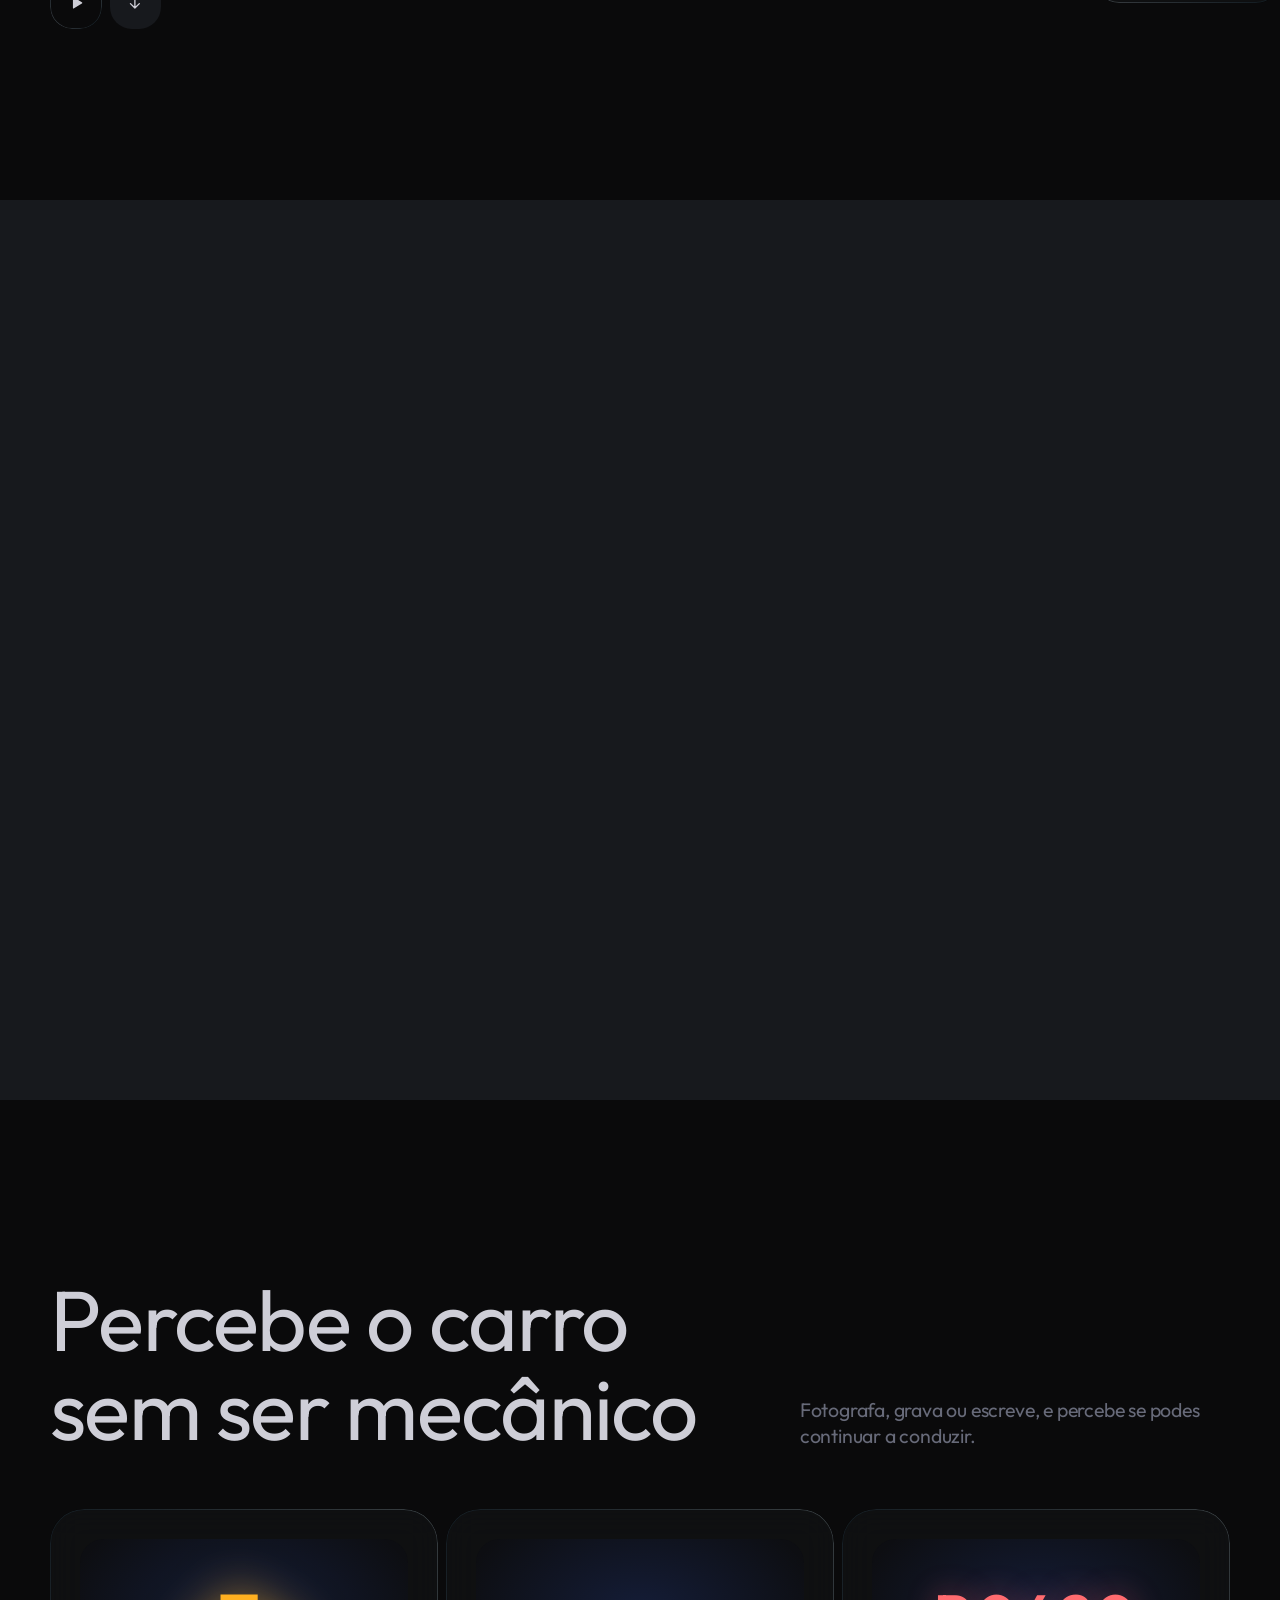
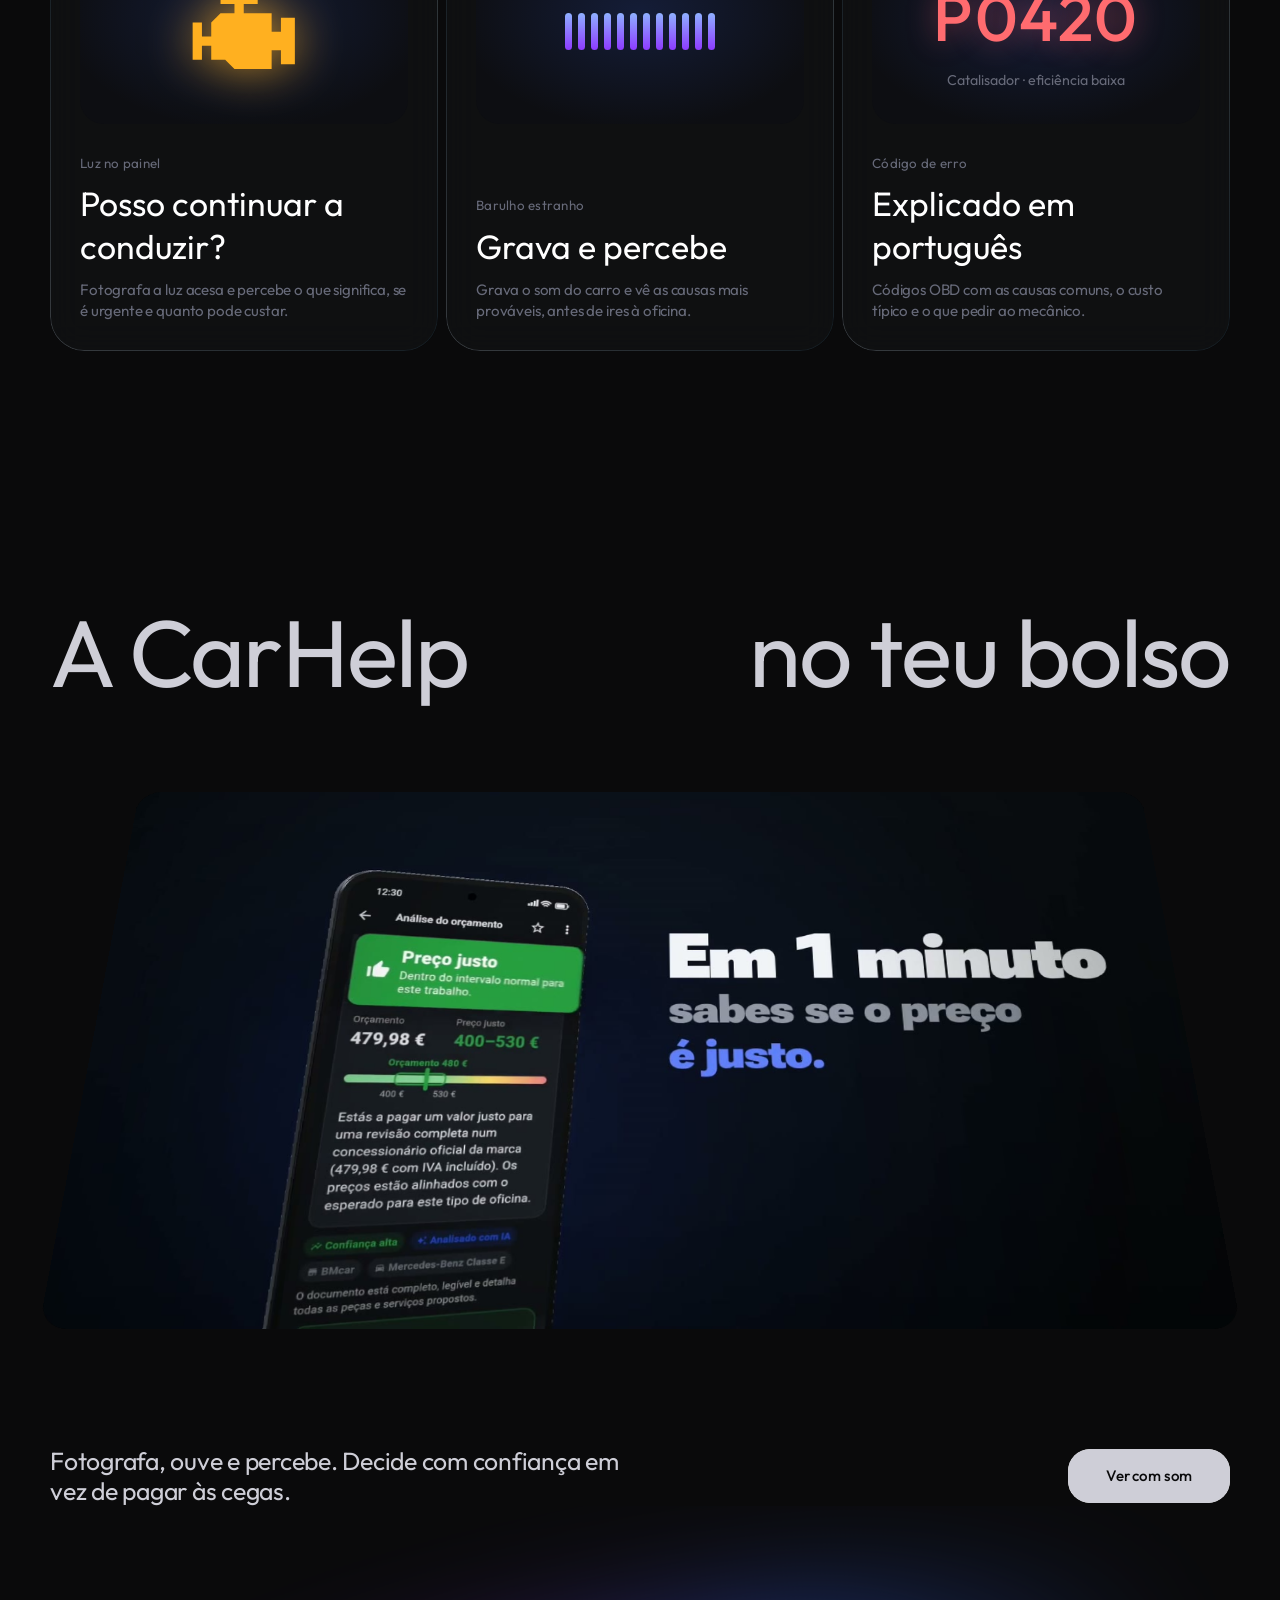
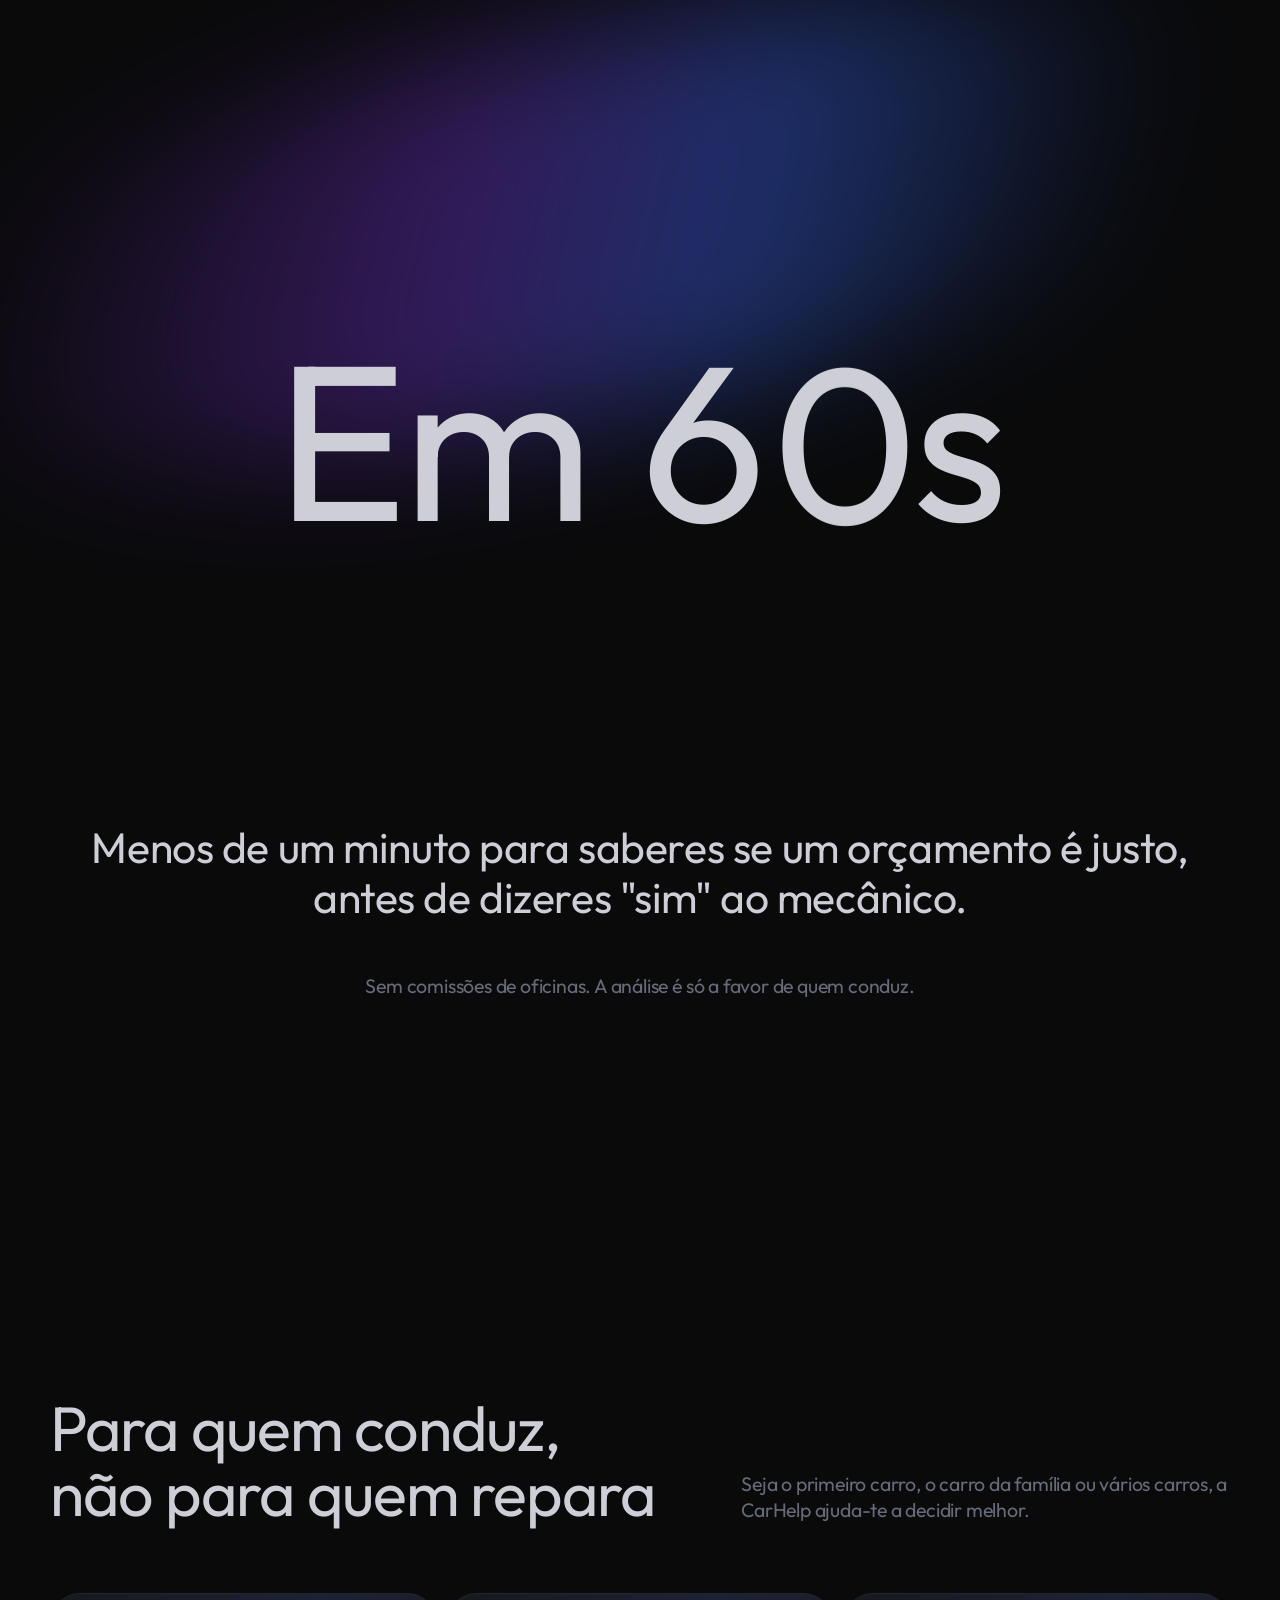
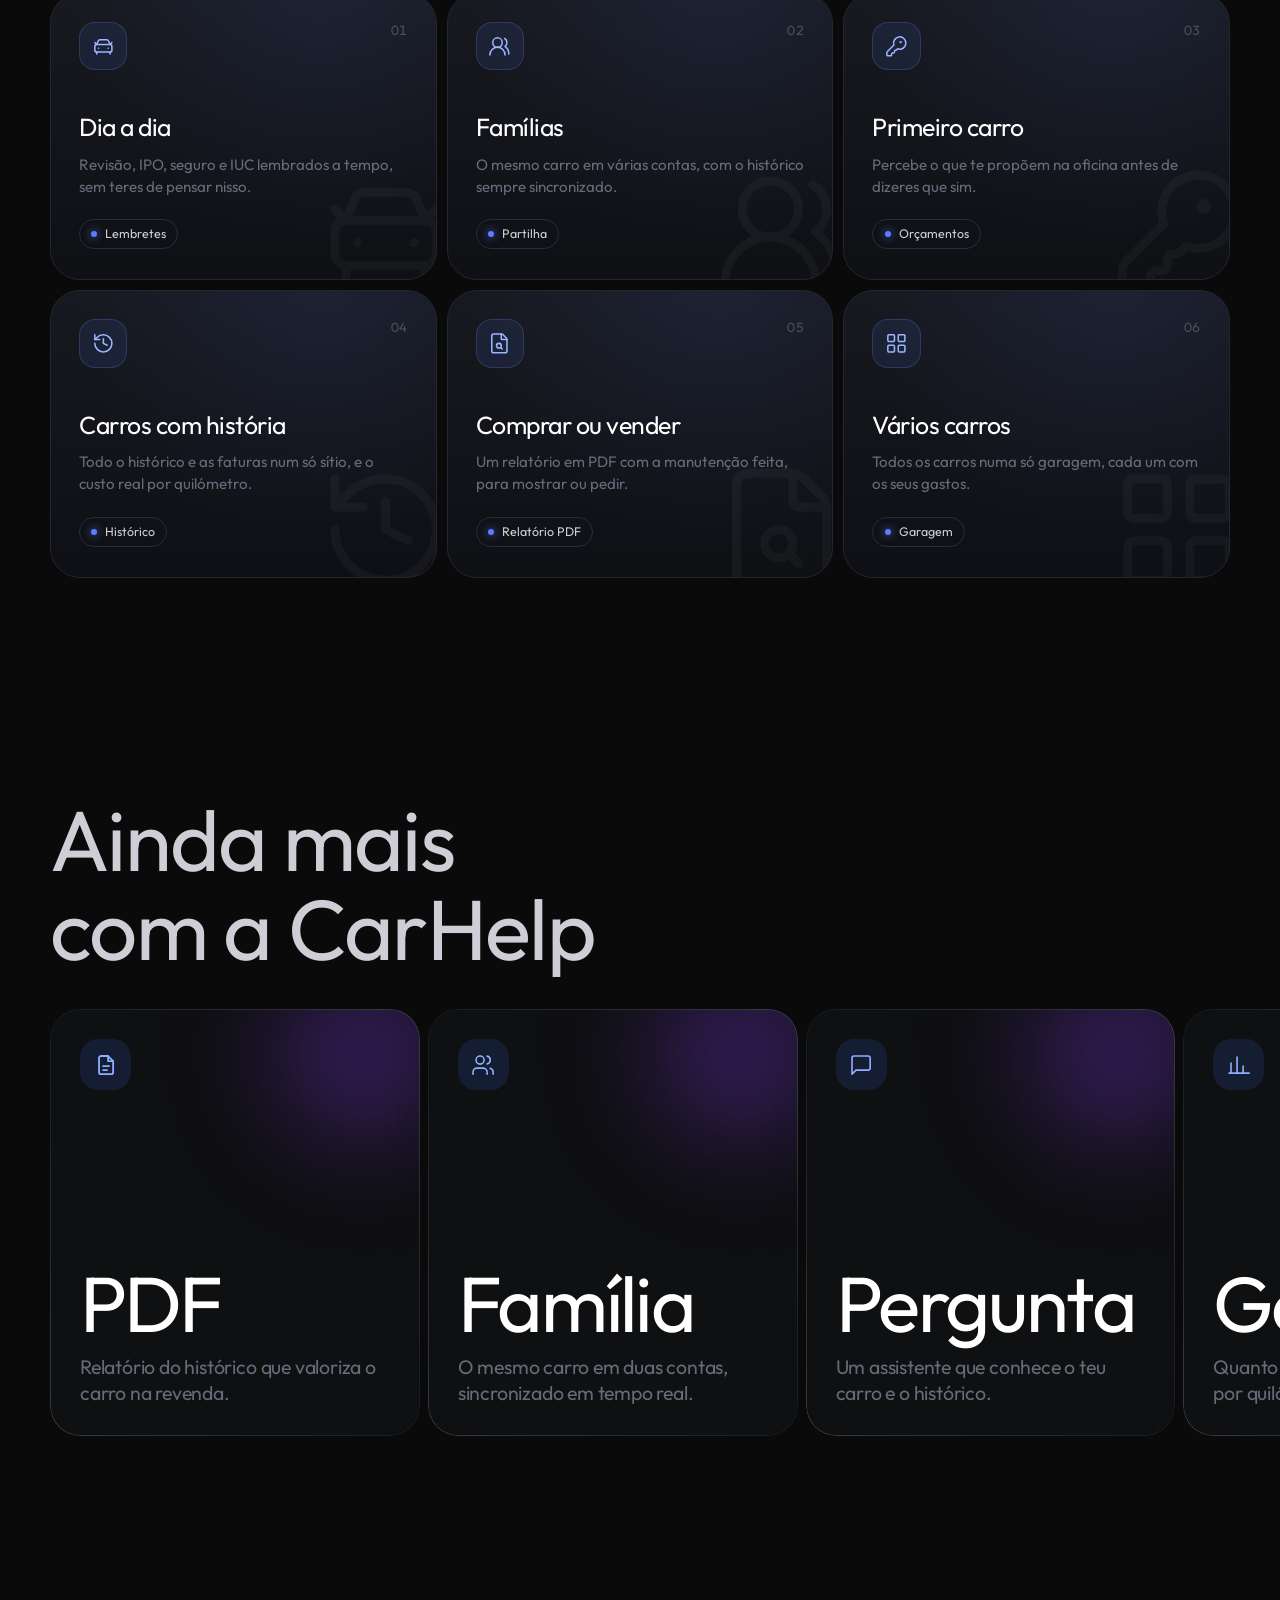
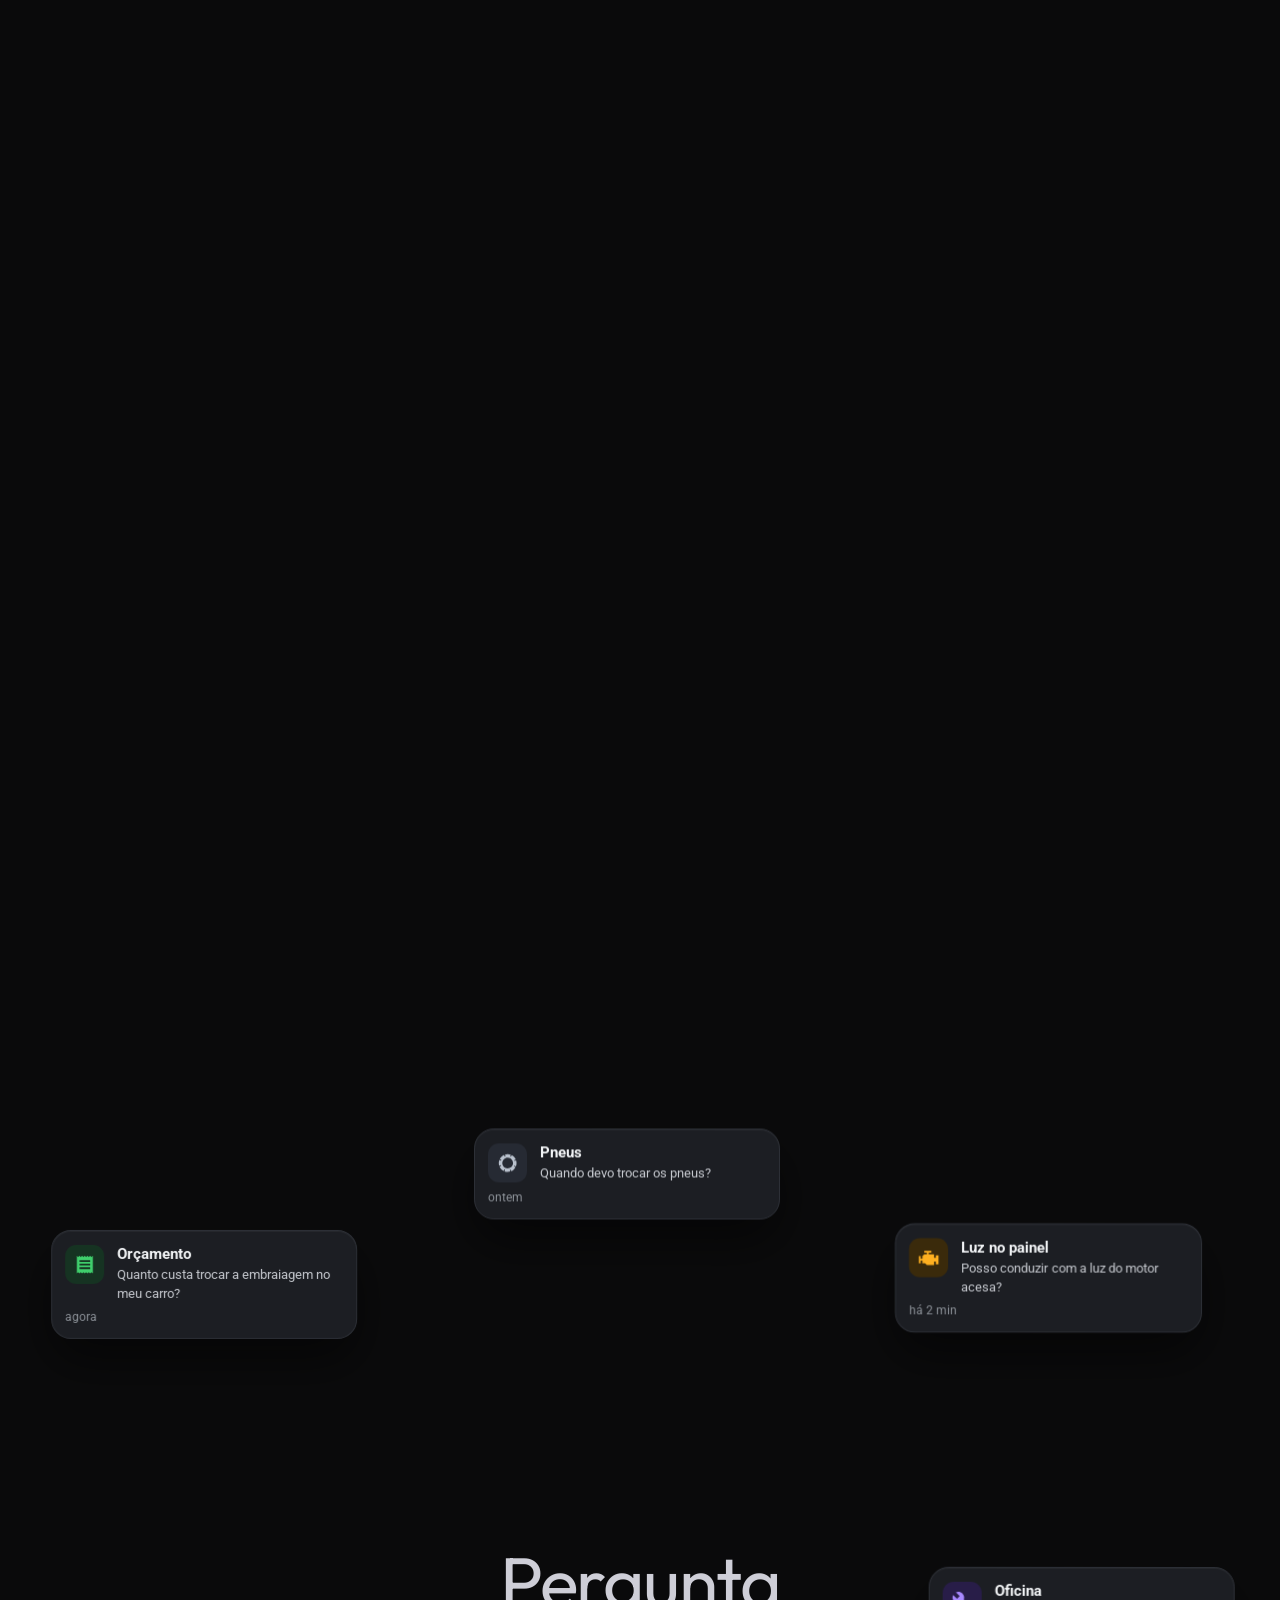
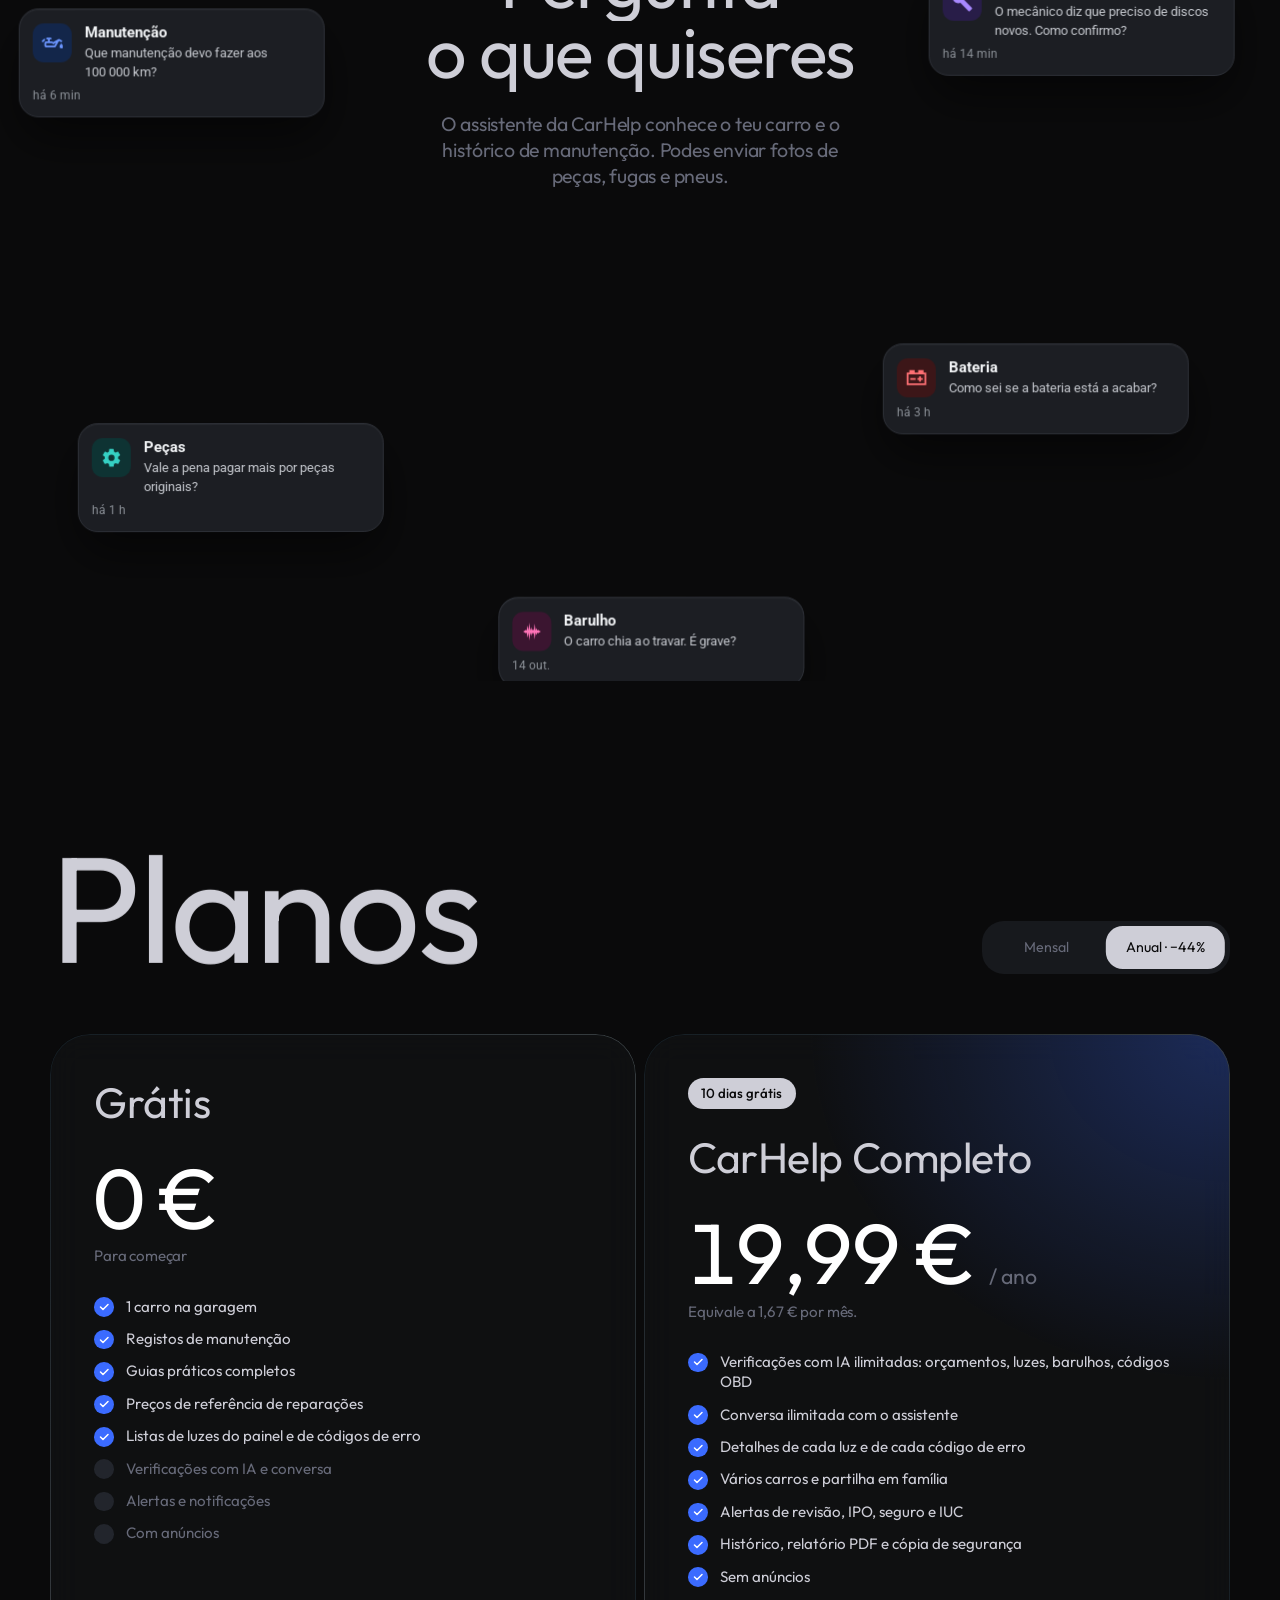
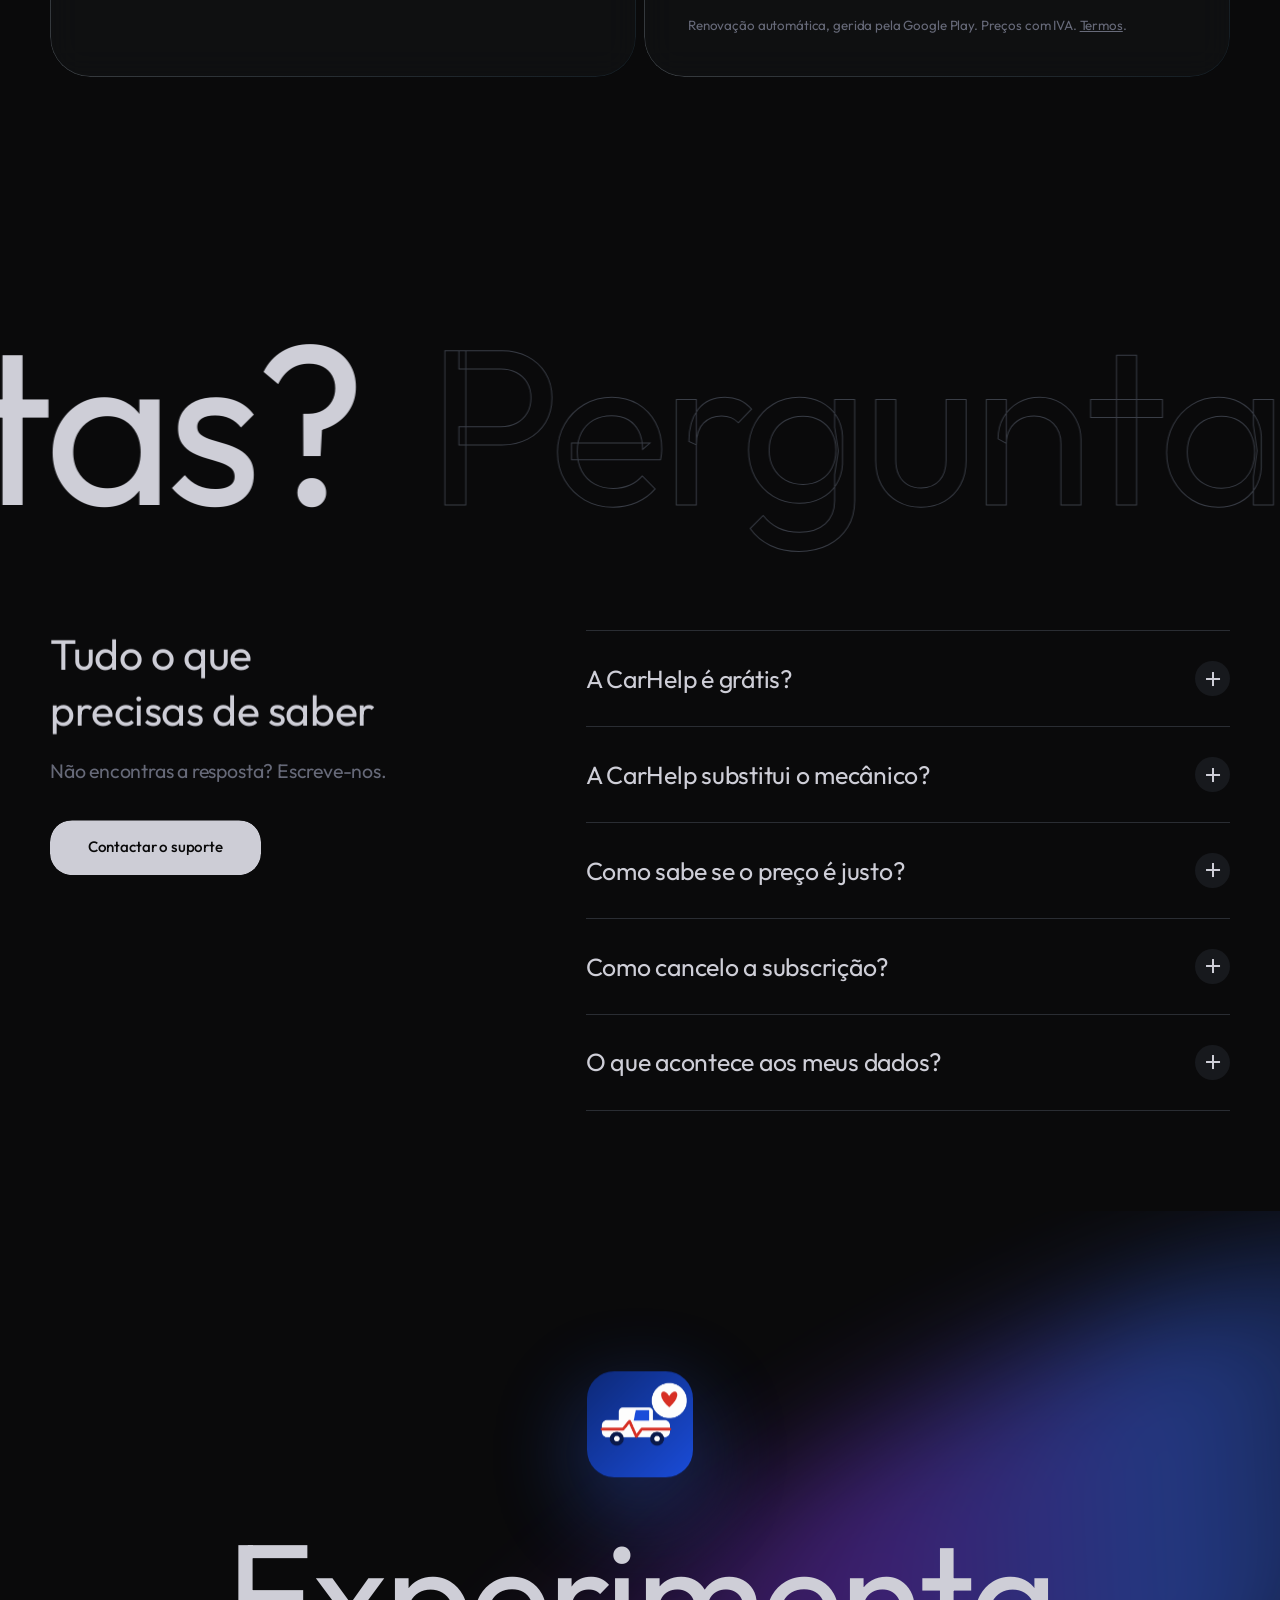
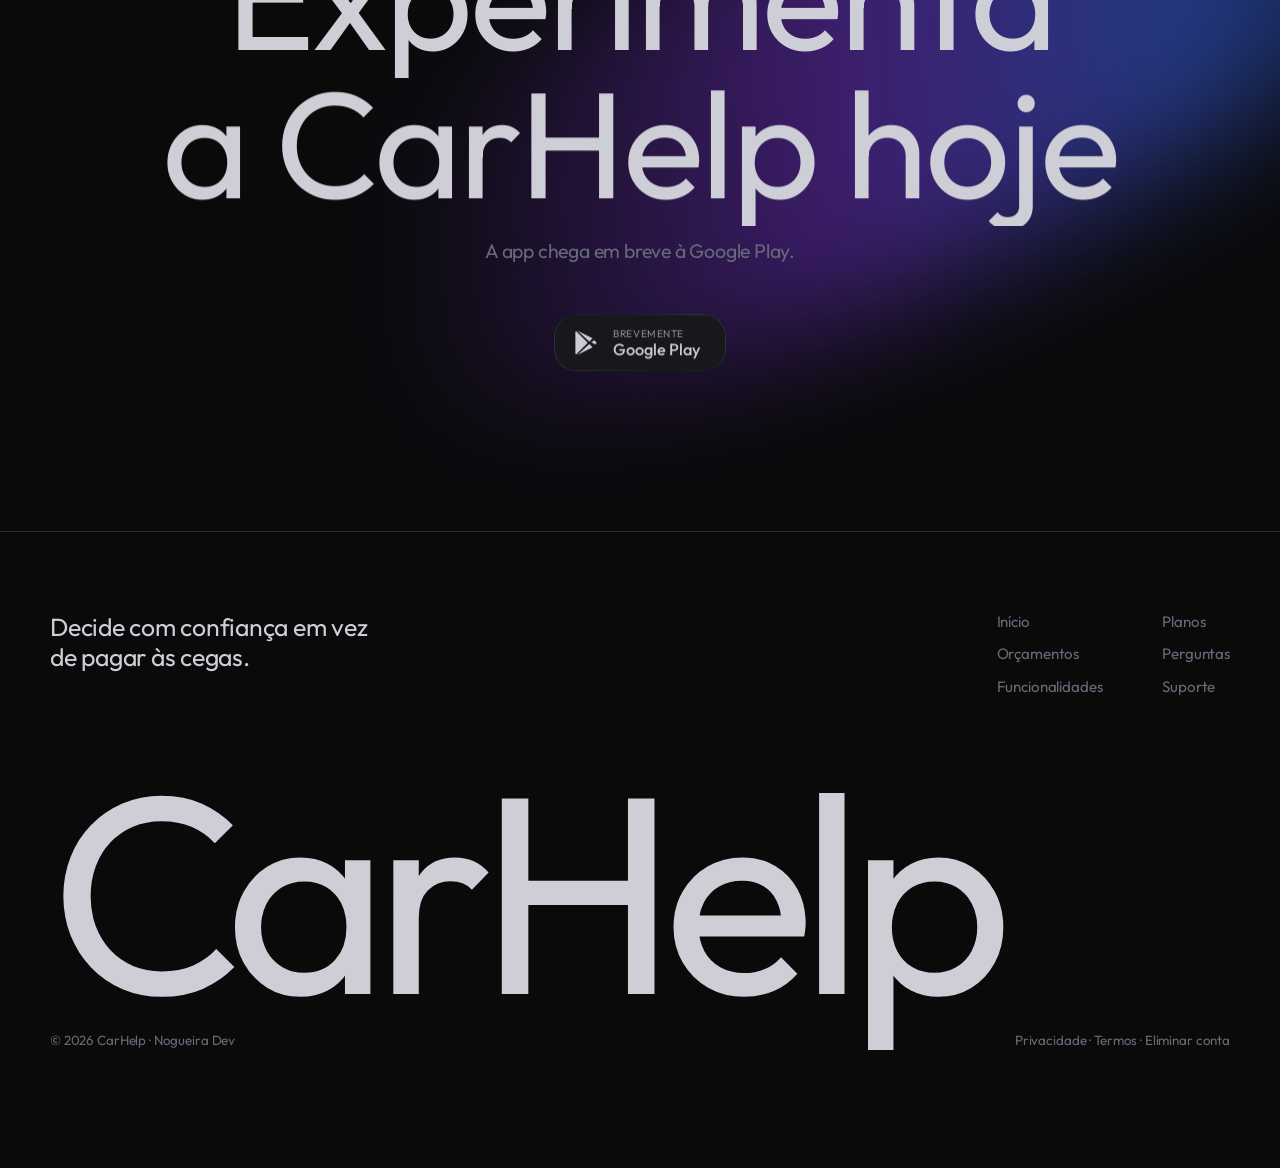
==== commit 81b3c333: "Add files via upload" ====
--- a/index.html
+++ b/index.html
@@ -6,17 +6,23 @@
   <title>CarHelp — Este orçamento é justo?</title>
   <meta name="description" content="Fotografa o orçamento da oficina e descobre em 1 minuto se o preço é justo. Percebe luzes do painel, barulhos e códigos de erro, e mantém o carro em dia.">
   <meta name="theme-color" content="#0a0a0b">
+  <link rel="canonical" href="https://carhelp.pt/">
   <link rel="icon" type="image/png" href="media/app-icon.png">
   <link rel="apple-touch-icon" href="media/app-icon.png">
   <meta property="og:type" content="website">
   <meta property="og:locale" content="pt_PT">
   <meta property="og:title" content="CarHelp — Este orçamento é justo?">
   <meta property="og:description" content="Descobre em 1 minuto se o orçamento da oficina é justo. Decide com confiança em vez de pagar às cegas.">
-  <meta property="og:image" content="media/poster-desktop.jpg">
+  <meta property="og:image" content="https://carhelp.pt/media/poster-desktop.jpg">
+  <meta property="og:url" content="https://carhelp.pt/">
+  <meta property="og:site_name" content="CarHelp">
   <meta name="twitter:card" content="summary_large_image">
   <link rel="preconnect" href="https://fonts.googleapis.com">
   <link rel="preconnect" href="https://fonts.gstatic.com" crossorigin>
   <link href="https://fonts.googleapis.com/css2?family=Outfit:wght@300;400;500&family=Roboto:wght@400;500;700&display=swap" rel="stylesheet">
+  <script type="application/ld+json">
+  {"@context":"https://schema.org","@type":"MobileApplication","name":"CarHelp","operatingSystem":"ANDROID","applicationCategory":"AutomotiveApplication","inLanguage":"pt-PT","description":"Fotografa o orçamento da oficina e descobre em 1 minuto se o preço é justo. Percebe luzes do painel, barulhos e códigos de erro, e mantém o carro em dia.","url":"https://carhelp.pt/","image":"https://carhelp.pt/media/app-icon.png","author":{"@type":"Organization","name":"Nogueira Dev"},"offers":{"@type":"Offer","price":"0","priceCurrency":"EUR"}}
+  </script>
   <link rel="stylesheet" href="site.css">
   <script>document.documentElement.classList.replace('no-js', 'js');</script>
   <!--
--- a/site.css
+++ b/site.css
@@ -404,8 +404,9 @@
 /* ─── Planos ─── */
 .plans-sec { padding: 160px var(--pad) 80px; }
 .plans-sec .head { display: flex; justify-content: space-between; align-items: flex-end; gap: 20px; margin-bottom: 60px; }
-.switch { position: relative; display: inline-flex; padding: 5px; border-radius: 22px; background: var(--ink); }
-.switch button { position: relative; z-index: 1; border: 0; background: transparent; color: var(--grey); height: 3em; padding: 0 1.6em; border-radius: 17px; cursor: pointer; transition: color .4s; }
+/* duas colunas iguais: a pill (metade da largura) cobre sempre um botão inteiro */
+.switch { position: relative; display: inline-grid; grid-template-columns: 1fr 1fr; padding: 5px; border-radius: 22px; background: var(--ink); }
+.switch button { position: relative; z-index: 1; border: 0; background: transparent; color: var(--grey); height: 3em; padding: 0 1.4em; border-radius: 17px; cursor: pointer; transition: color .4s; white-space: nowrap; text-align: center; display: flex; align-items: center; justify-content: center; }
 .switch button.on { color: var(--black); }
 .switch .pill { position: absolute; top: 5px; bottom: 5px; left: 5px; width: calc(50% - 5px); border-radius: 17px; background: var(--dim); transition: transform .7s var(--ease); }
 .switch.year .pill { transform: translateX(100%); }
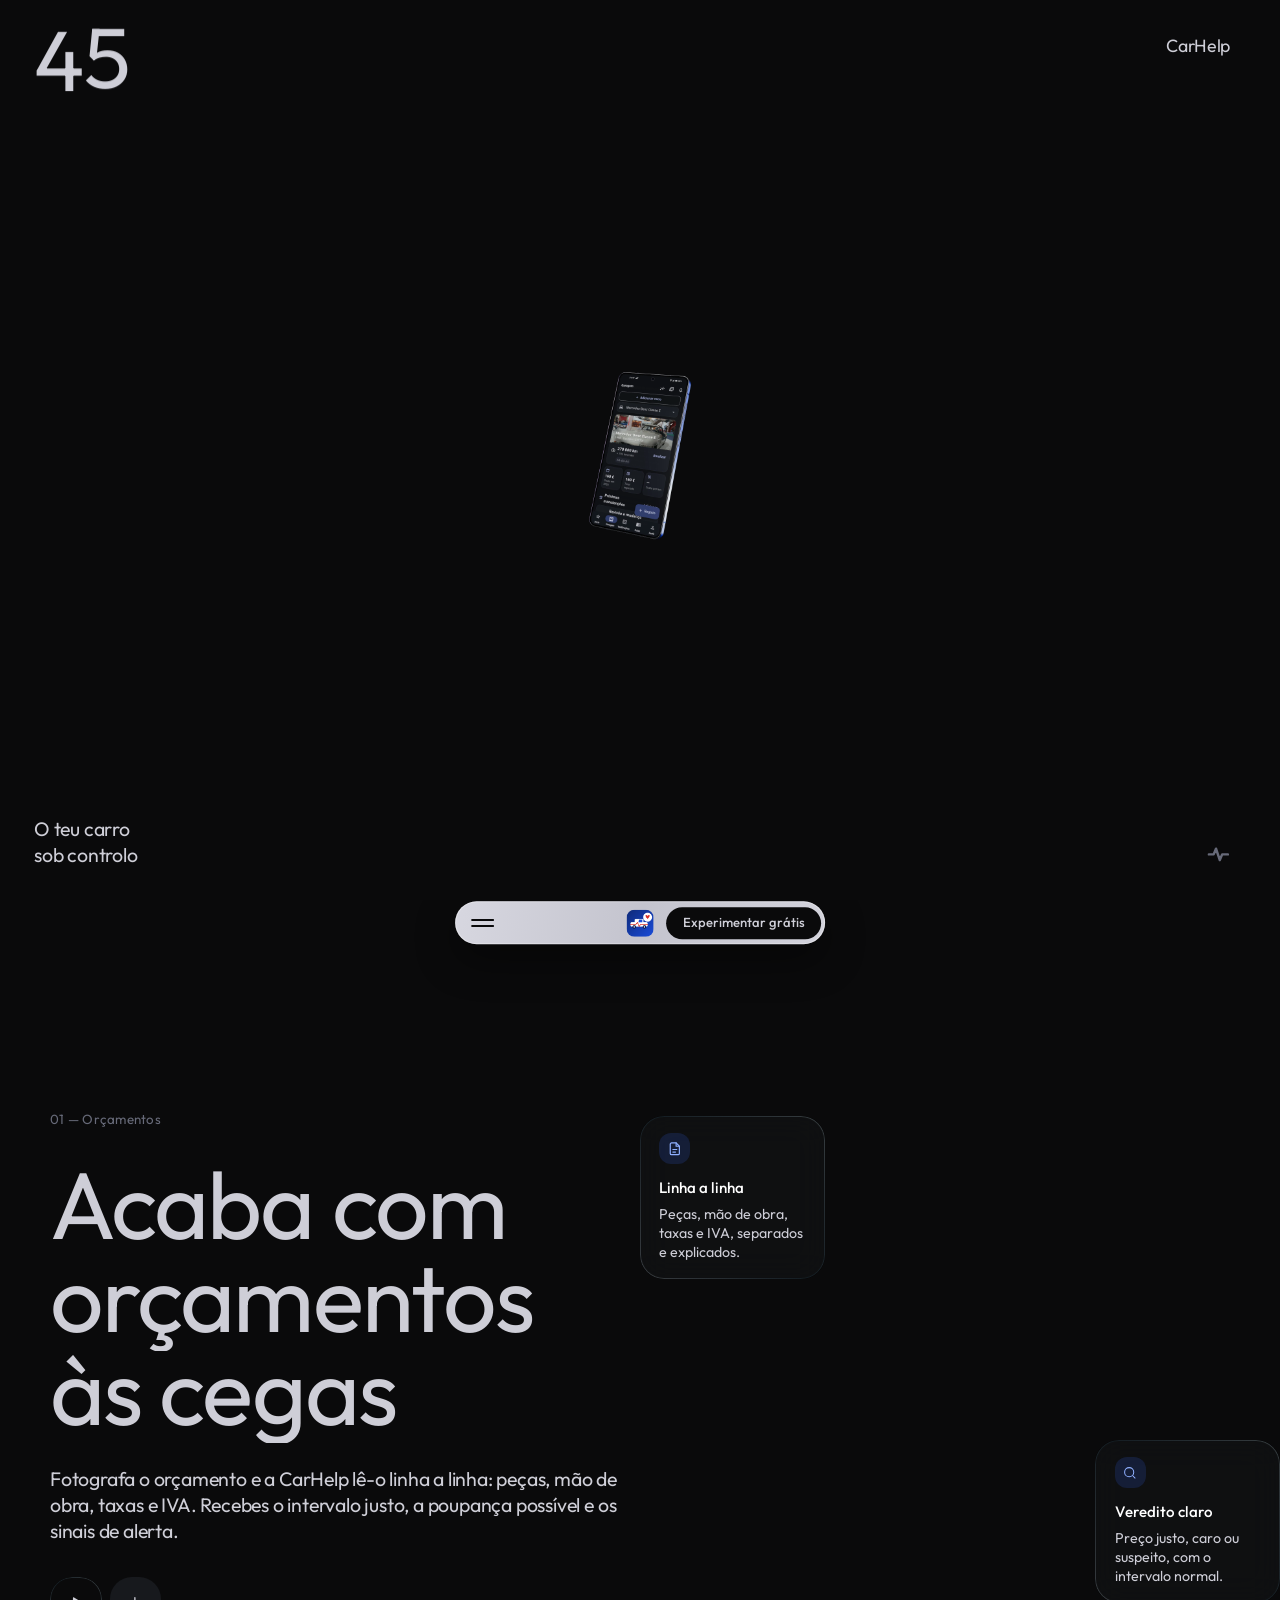
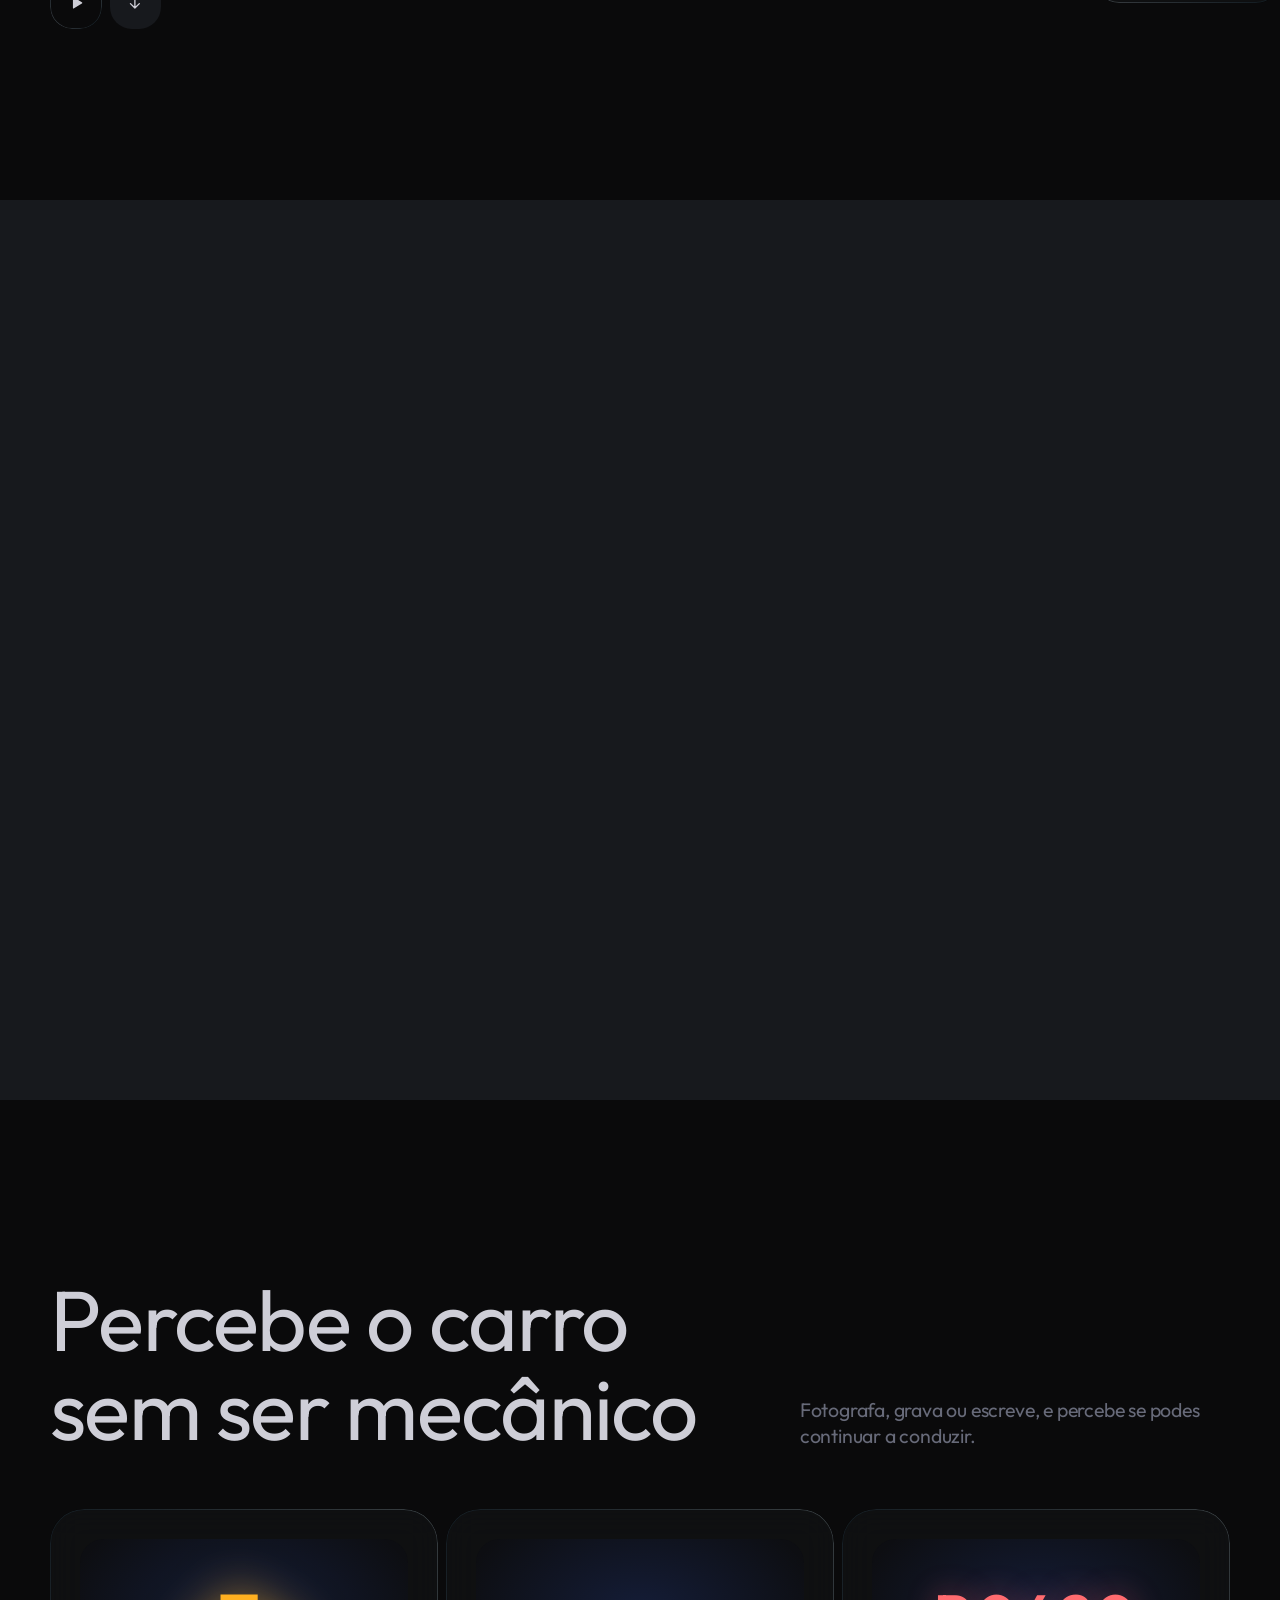
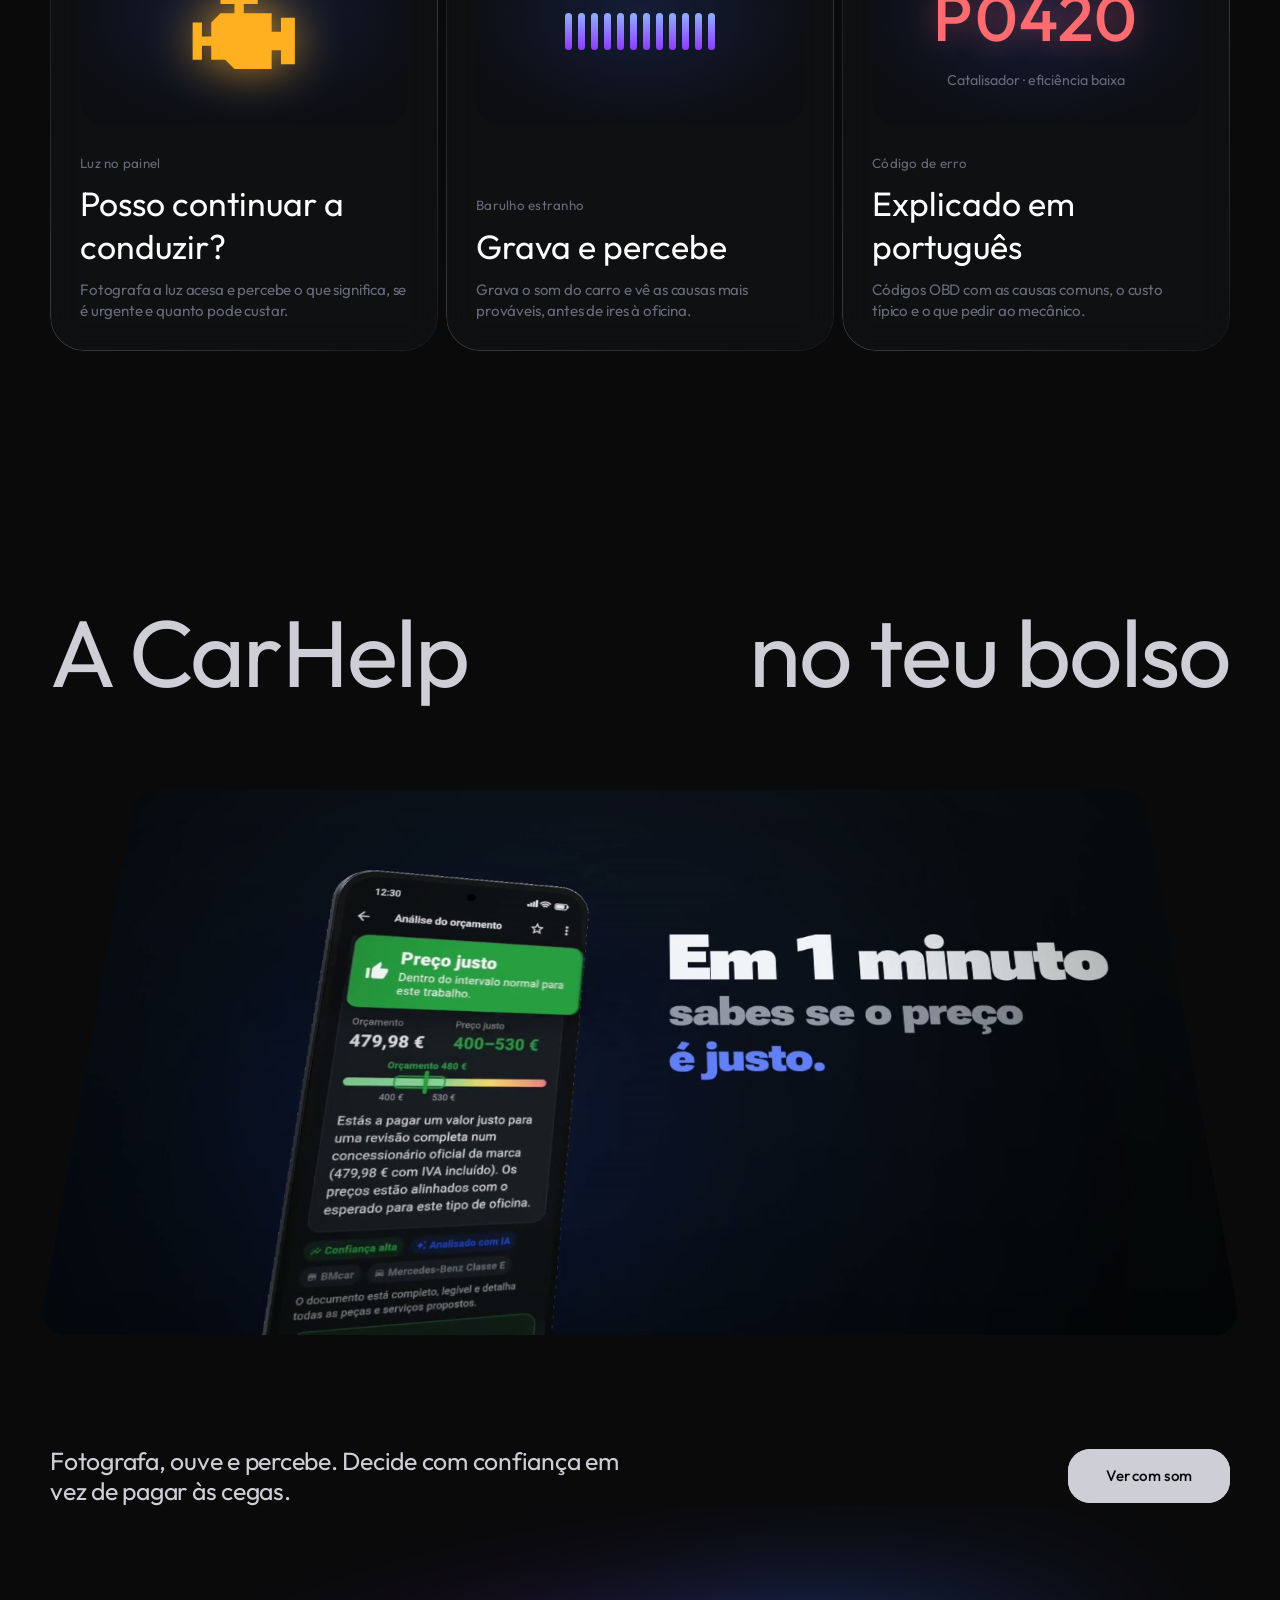
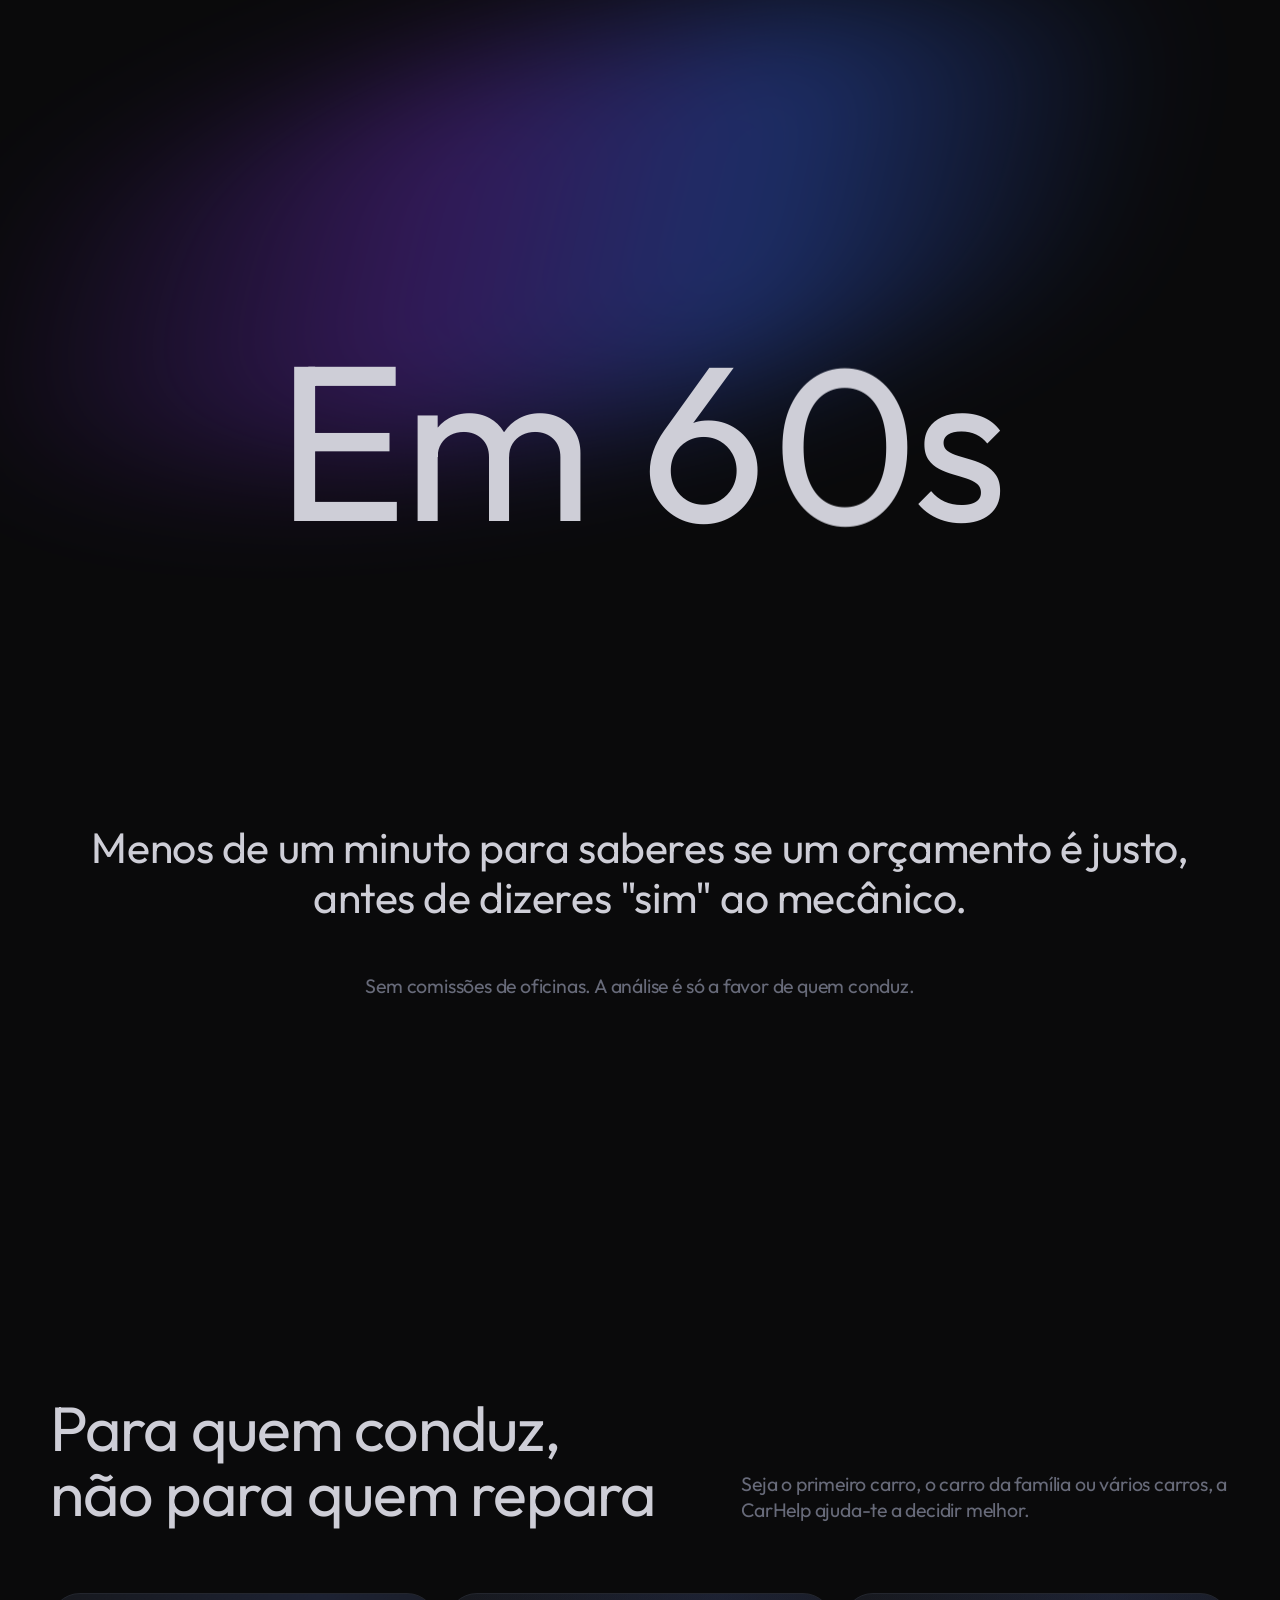
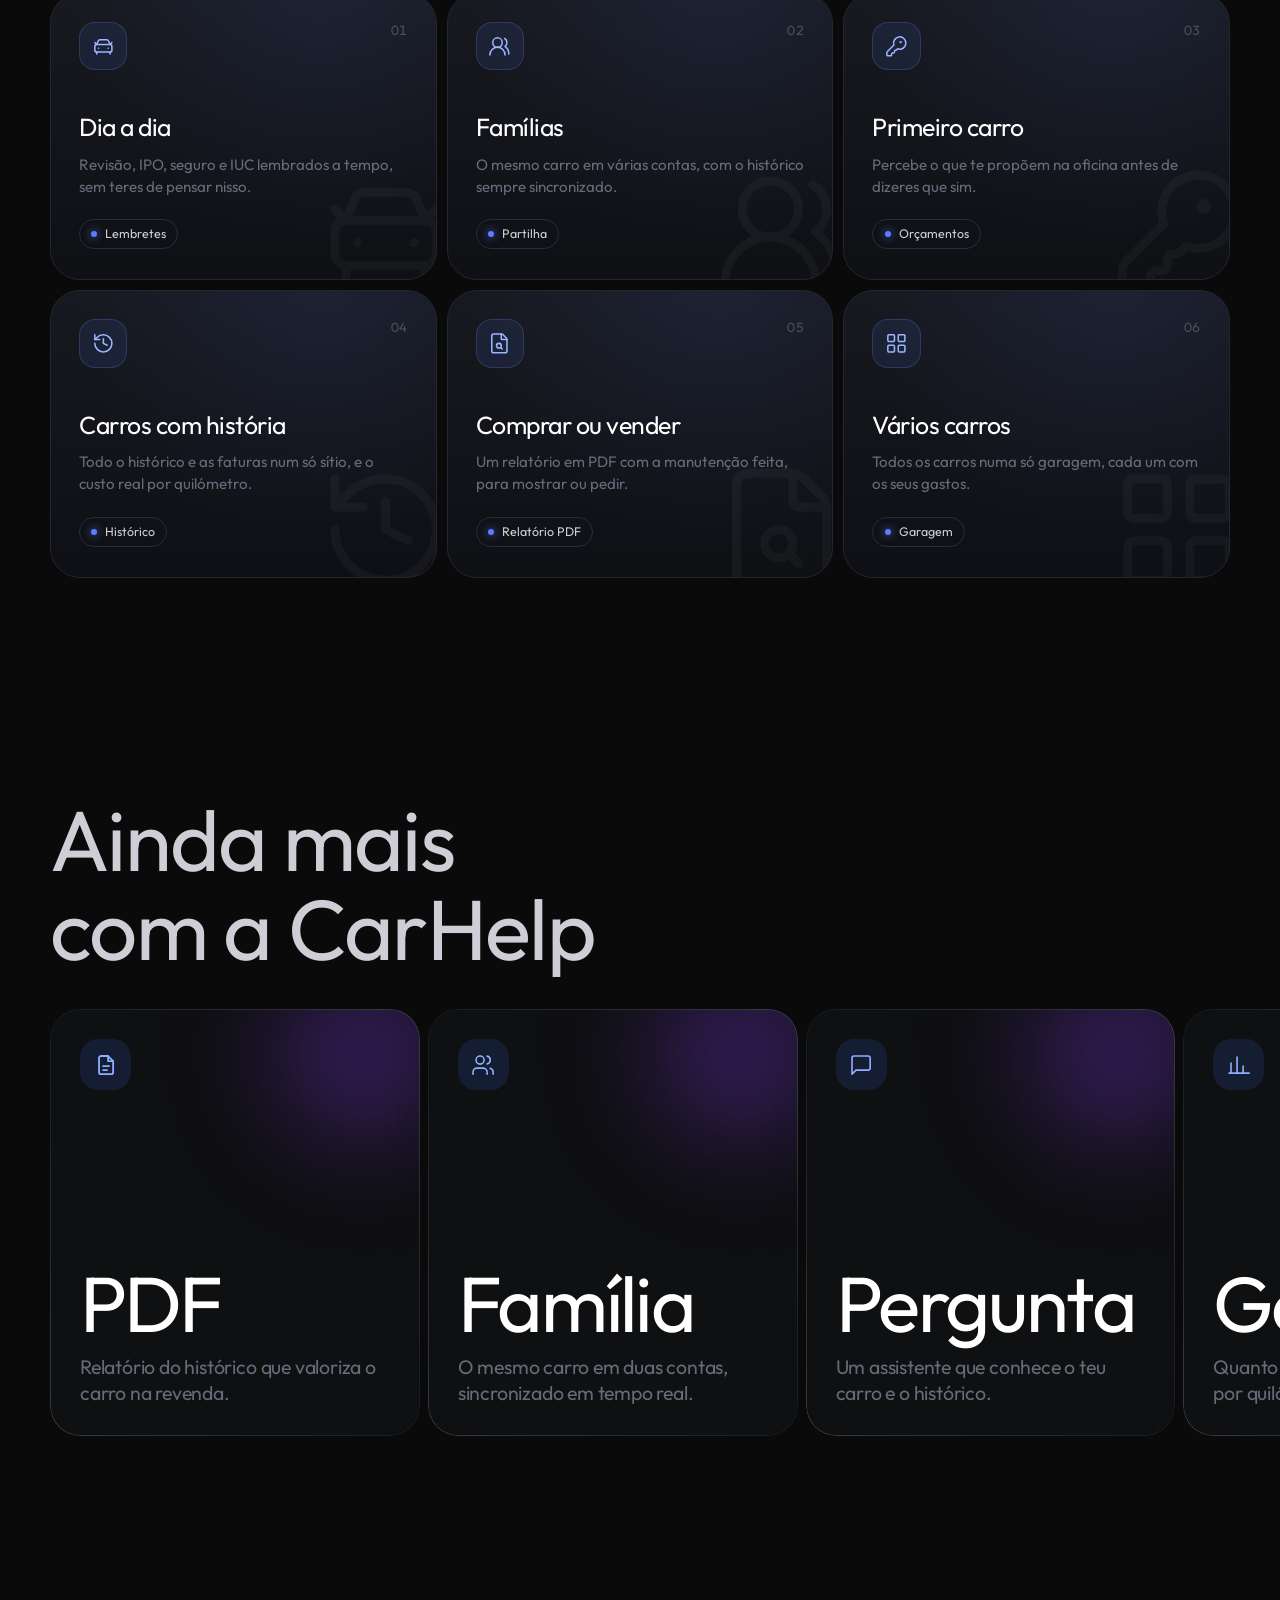
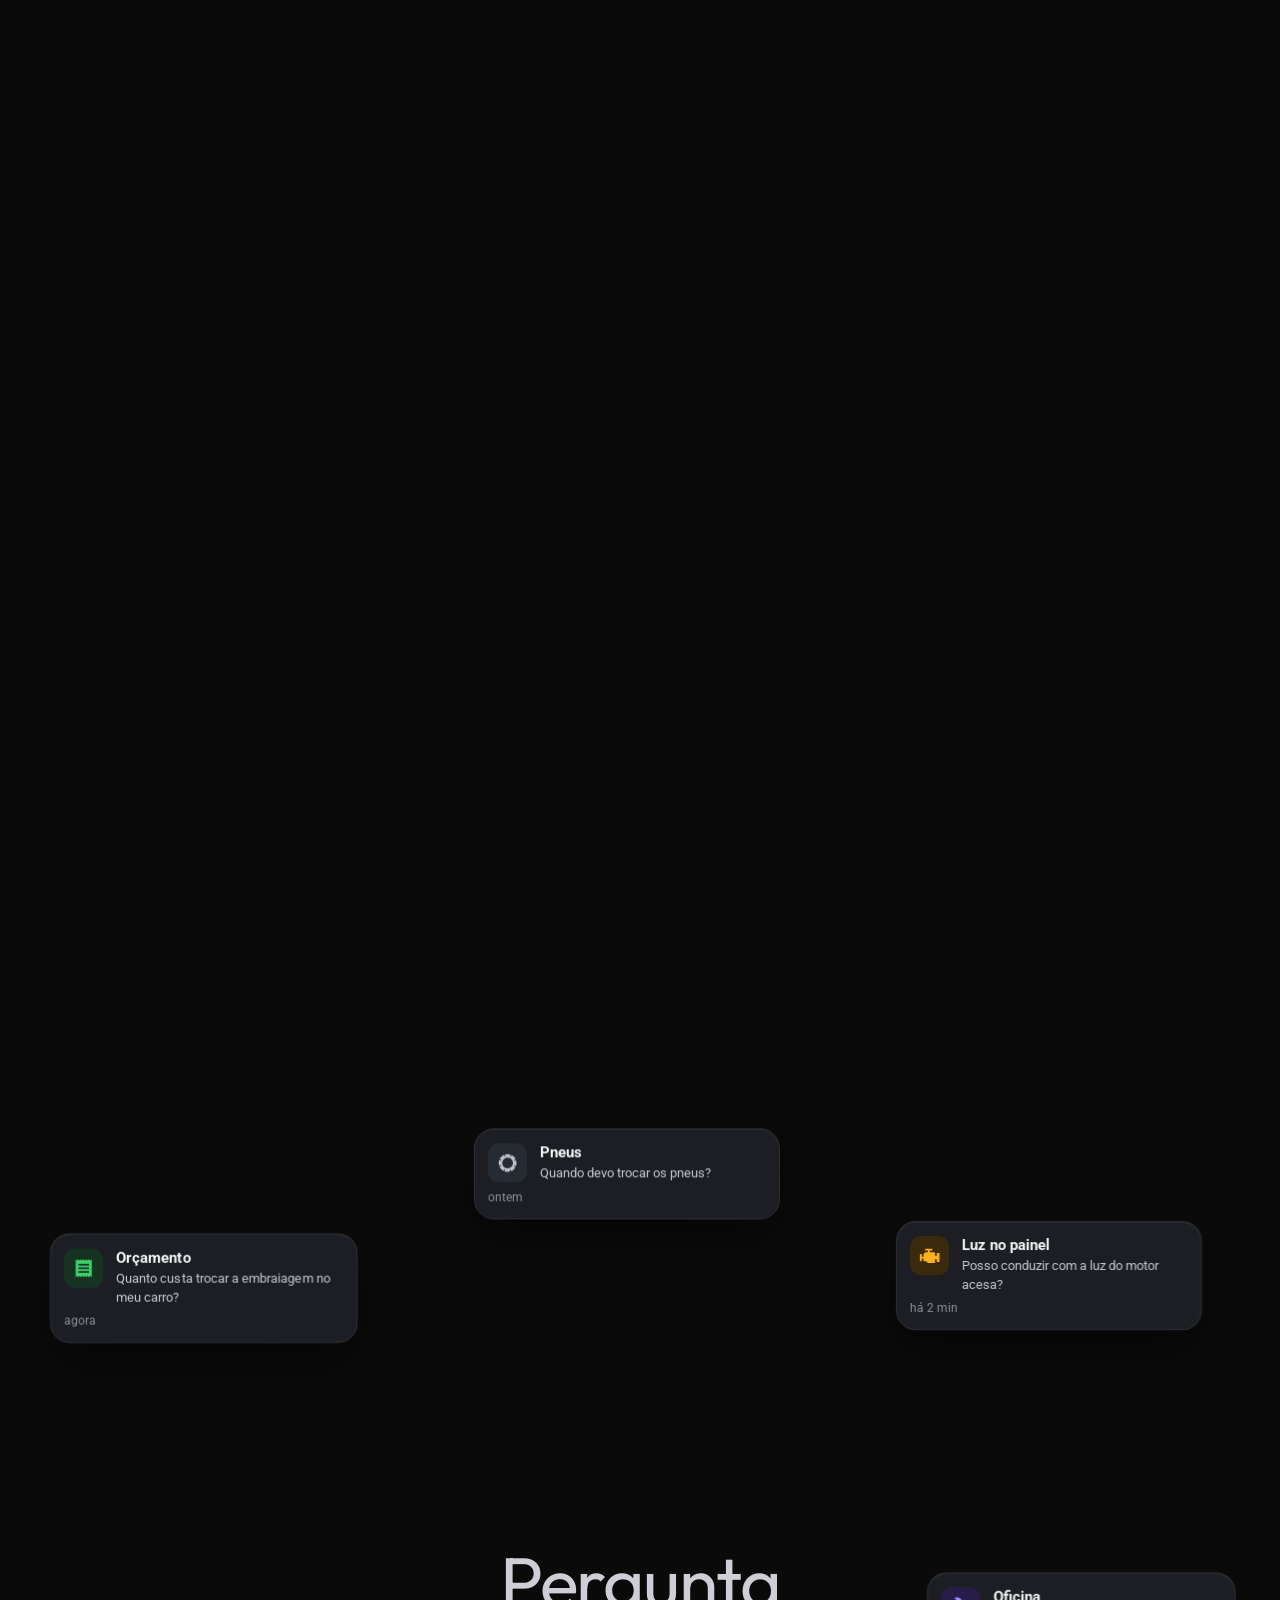
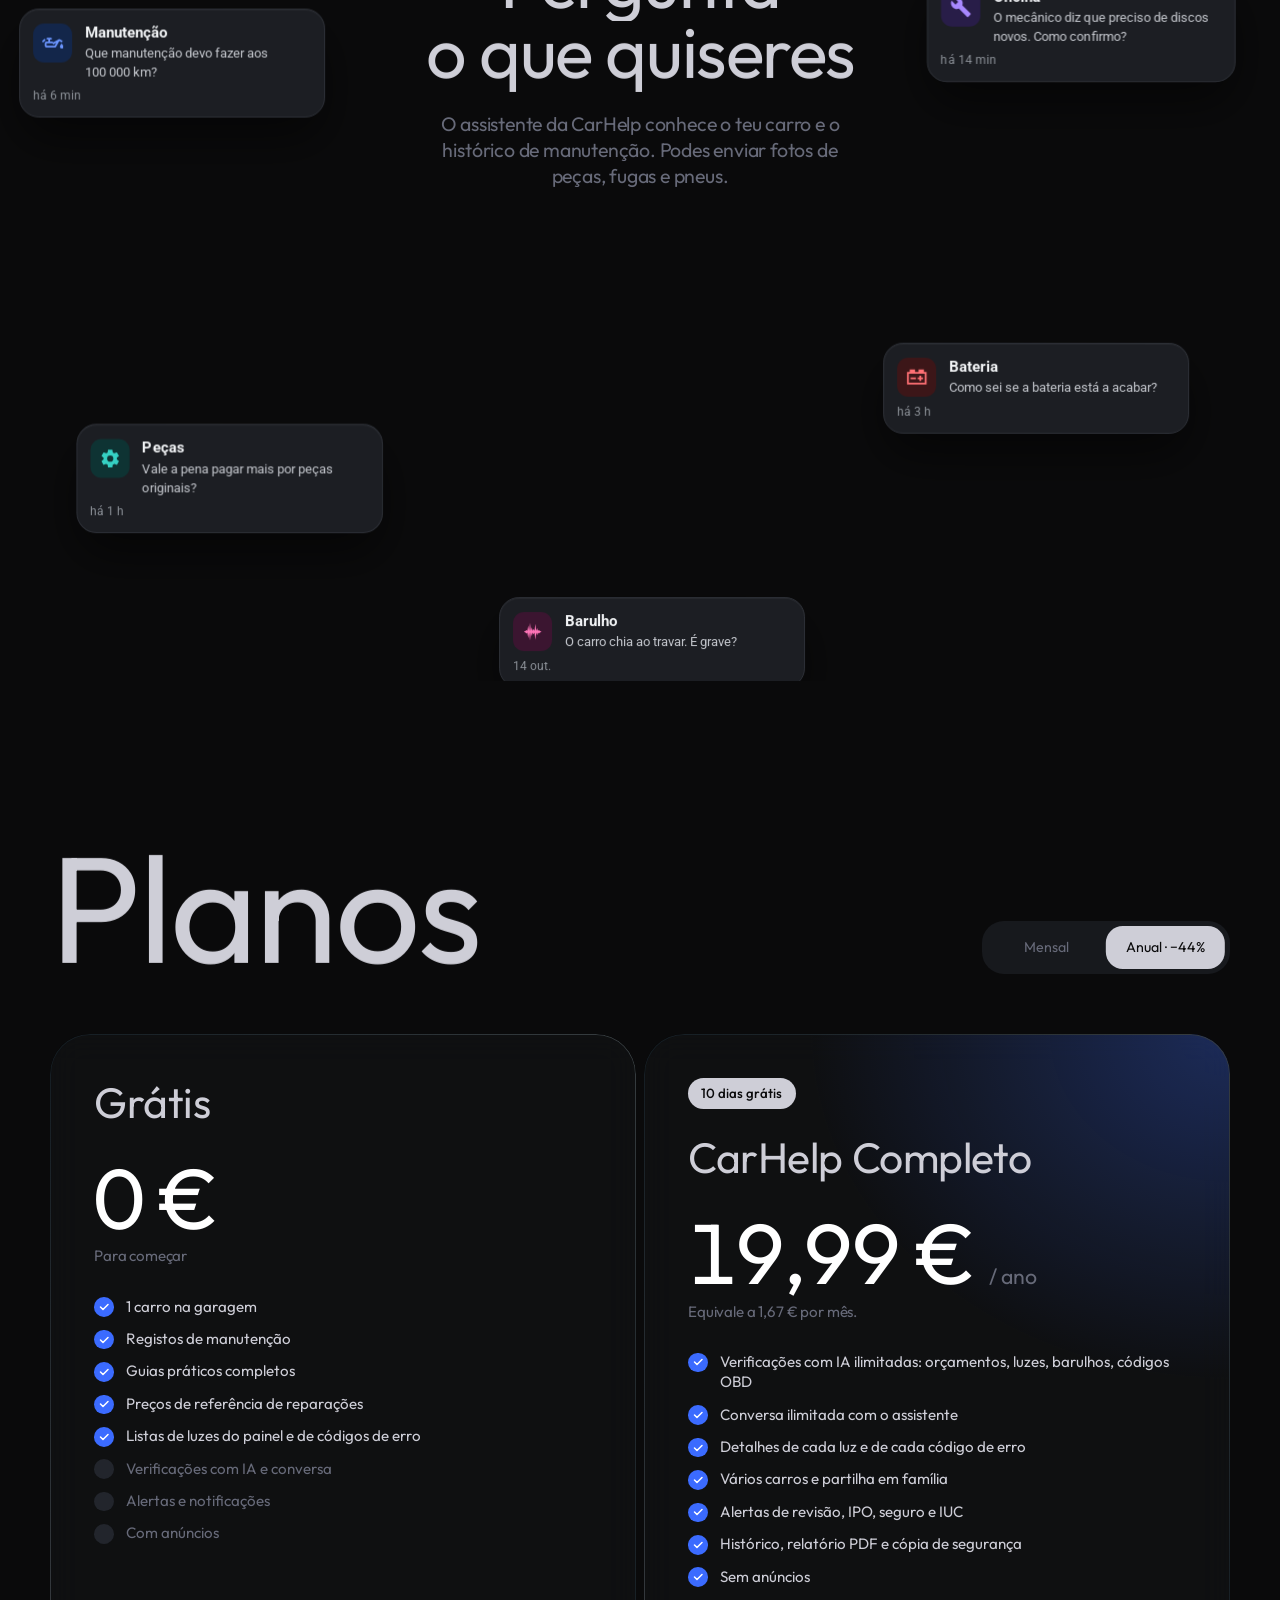
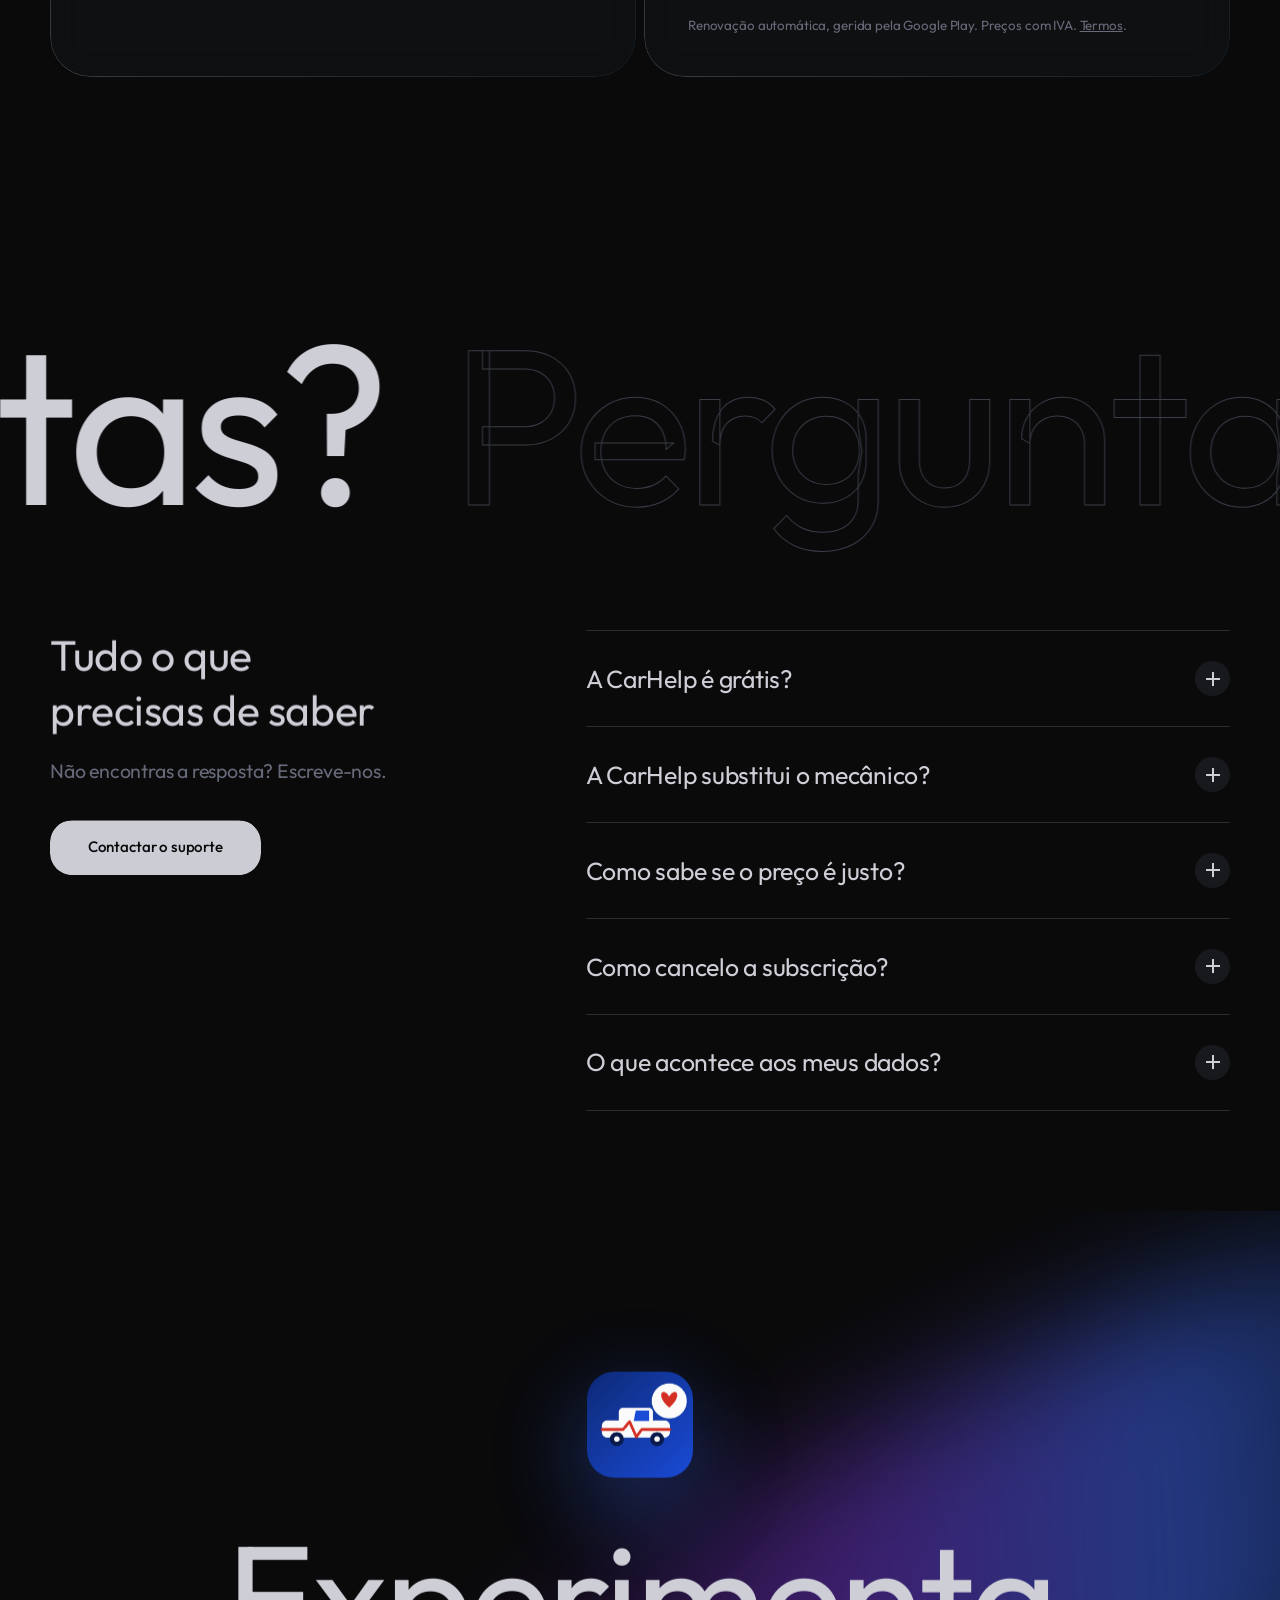
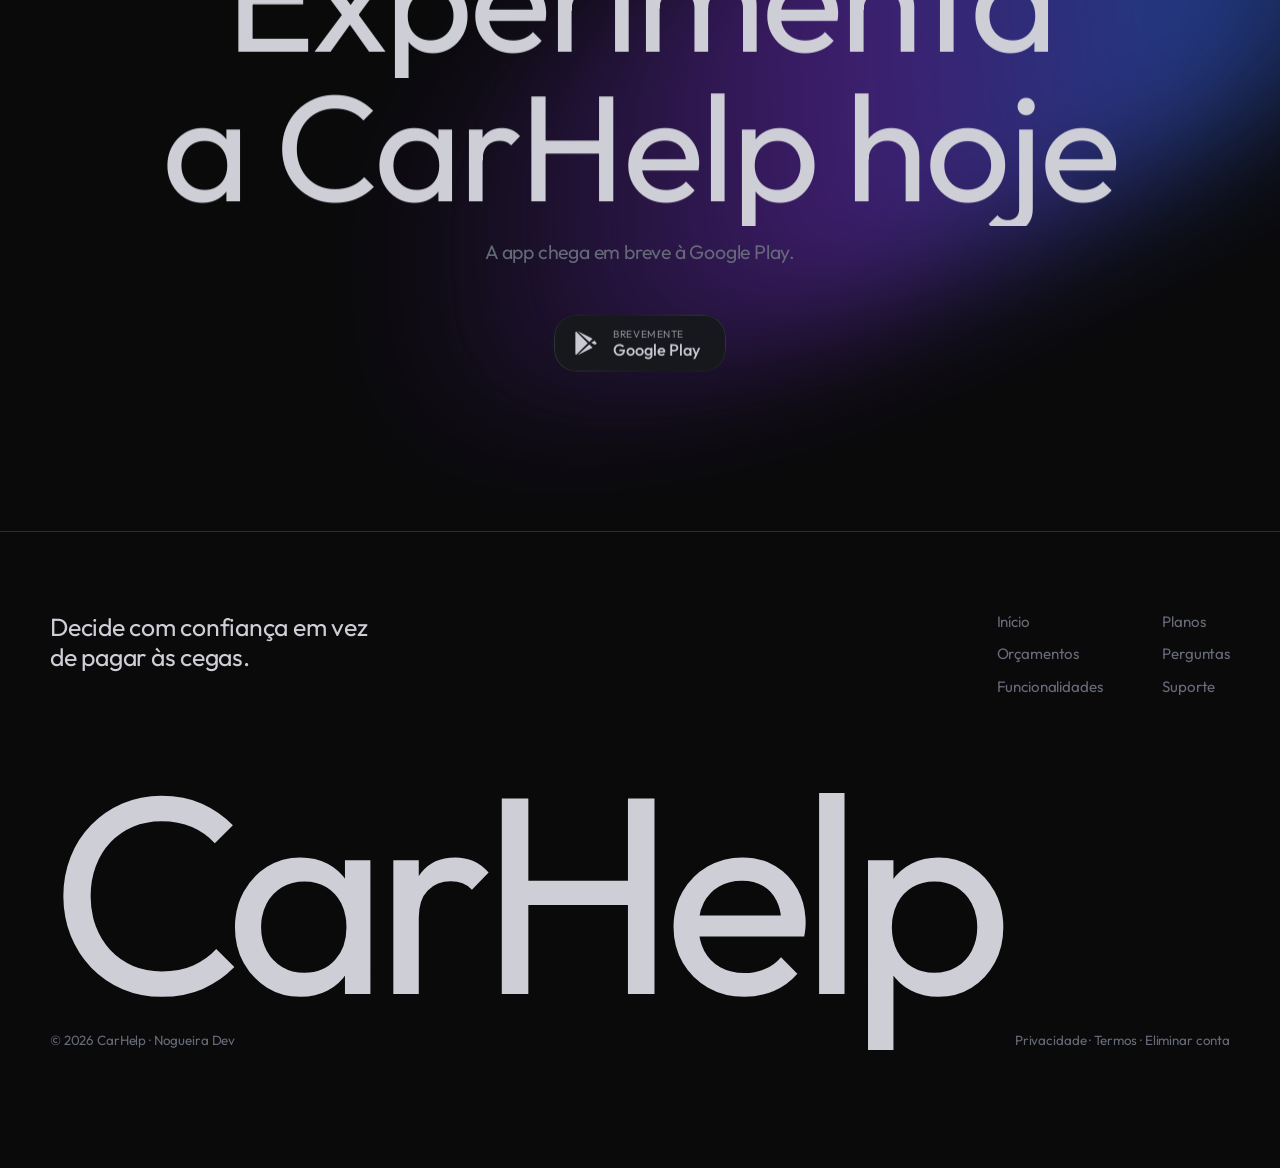
==== commit 90f91d50: "Add files via upload" ====
--- a/index.html
+++ b/index.html
@@ -7,8 +7,10 @@
   <meta name="description" content="Fotografa o orçamento da oficina e descobre em 1 minuto se o preço é justo. Percebe luzes do painel, barulhos e códigos de erro, e mantém o carro em dia.">
   <meta name="theme-color" content="#0a0a0b">
   <link rel="canonical" href="https://carhelp.pt/">
-  <link rel="icon" type="image/png" href="media/app-icon.png">
-  <link rel="apple-touch-icon" href="media/app-icon.png">
+  <link rel="icon" href="favicon.ico" sizes="48x48">
+  <link rel="icon" type="image/png" href="favicon-48x48.png" sizes="48x48">
+  <link rel="icon" type="image/png" href="icon-192.png" sizes="192x192">
+  <link rel="apple-touch-icon" href="apple-touch-icon.png">
   <meta property="og:type" content="website">
   <meta property="og:locale" content="pt_PT">
   <meta property="og:title" content="CarHelp — Este orçamento é justo?">
@@ -20,6 +22,9 @@
   <link rel="preconnect" href="https://fonts.googleapis.com">
   <link rel="preconnect" href="https://fonts.gstatic.com" crossorigin>
   <link href="https://fonts.googleapis.com/css2?family=Outfit:wght@300;400;500&family=Roboto:wght@400;500;700&display=swap" rel="stylesheet">
+  <script type="application/ld+json">
+  {"@context":"https://schema.org","@type":"WebSite","name":"CarHelp","alternateName":["CarHelp app","carhelp.pt"],"url":"https://carhelp.pt/","inLanguage":"pt-PT"}
+  </script>
   <script type="application/ld+json">
   {"@context":"https://schema.org","@type":"MobileApplication","name":"CarHelp","operatingSystem":"ANDROID","applicationCategory":"AutomotiveApplication","inLanguage":"pt-PT","description":"Fotografa o orçamento da oficina e descobre em 1 minuto se o preço é justo. Percebe luzes do painel, barulhos e códigos de erro, e mantém o carro em dia.","url":"https://carhelp.pt/","image":"https://carhelp.pt/media/app-icon.png","author":{"@type":"Organization","name":"Nogueira Dev"},"offers":{"@type":"Offer","price":"0","priceCurrency":"EUR"}}
   </script>
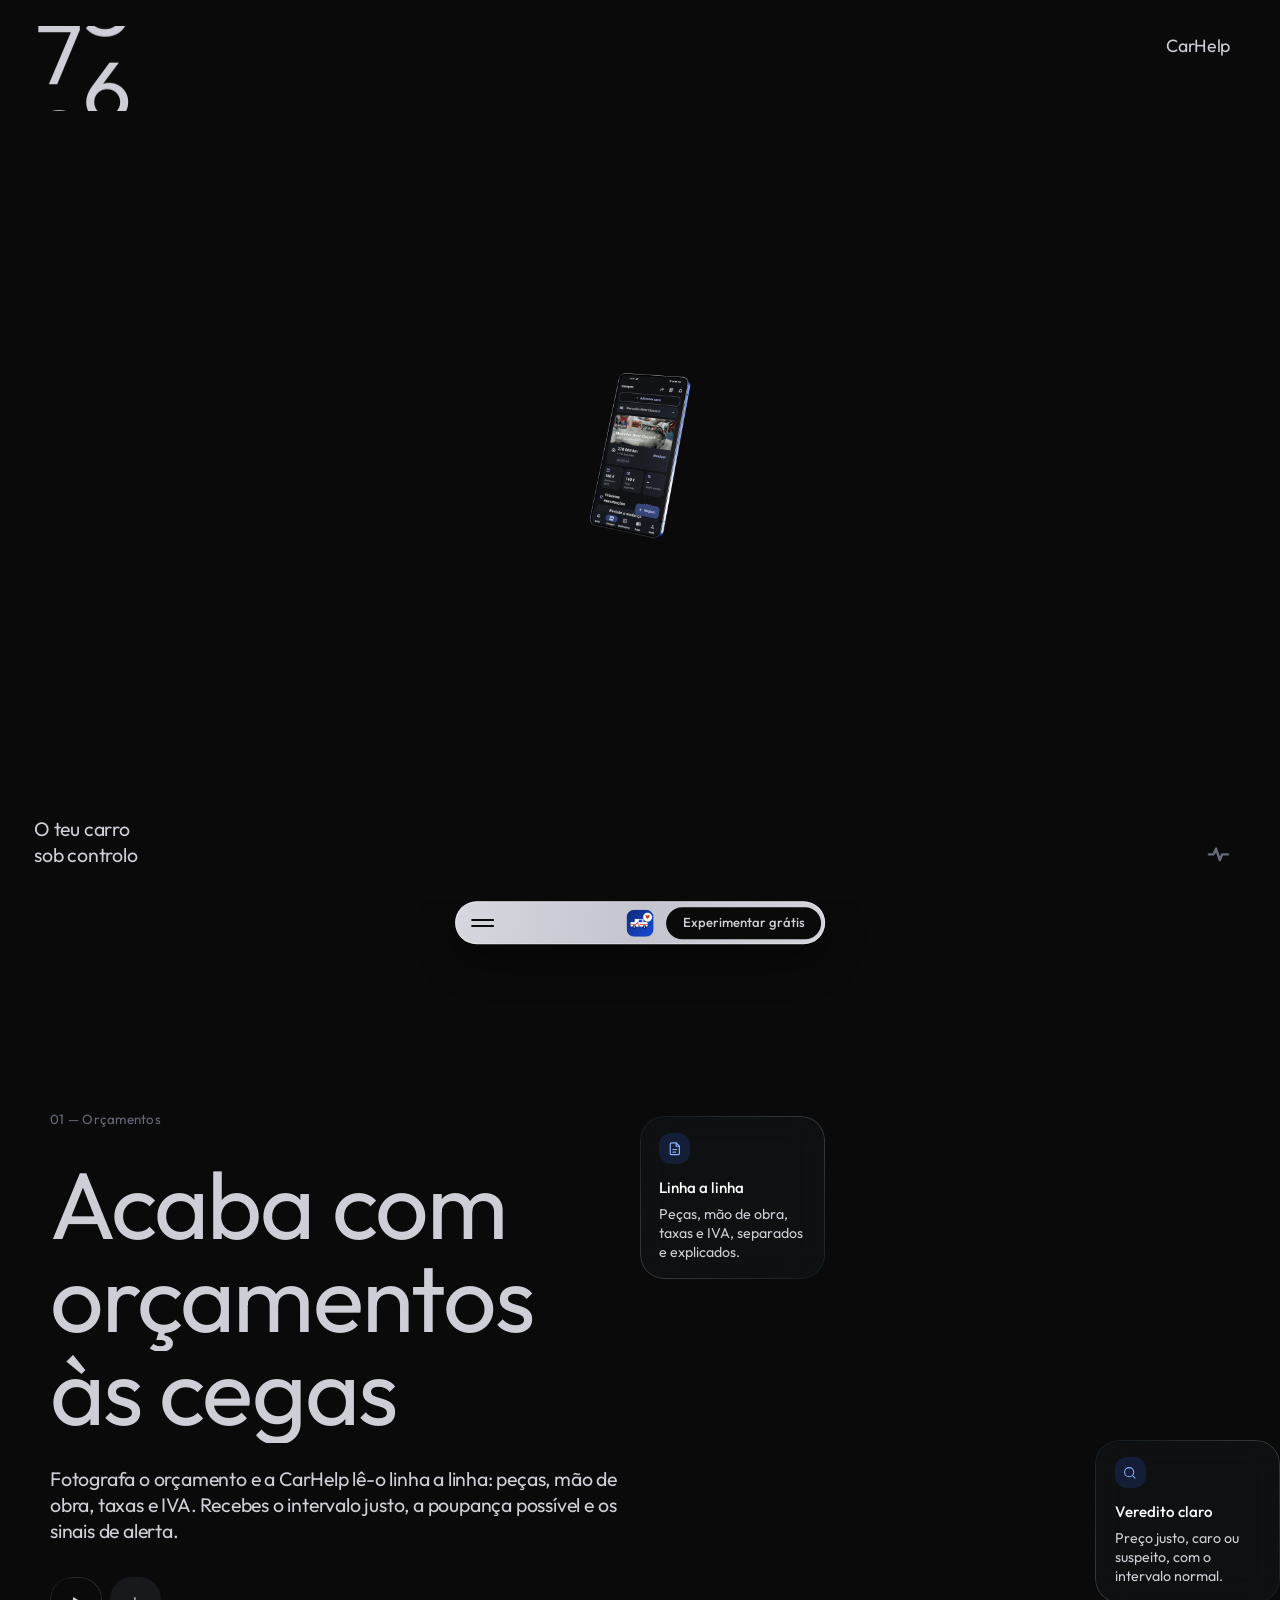
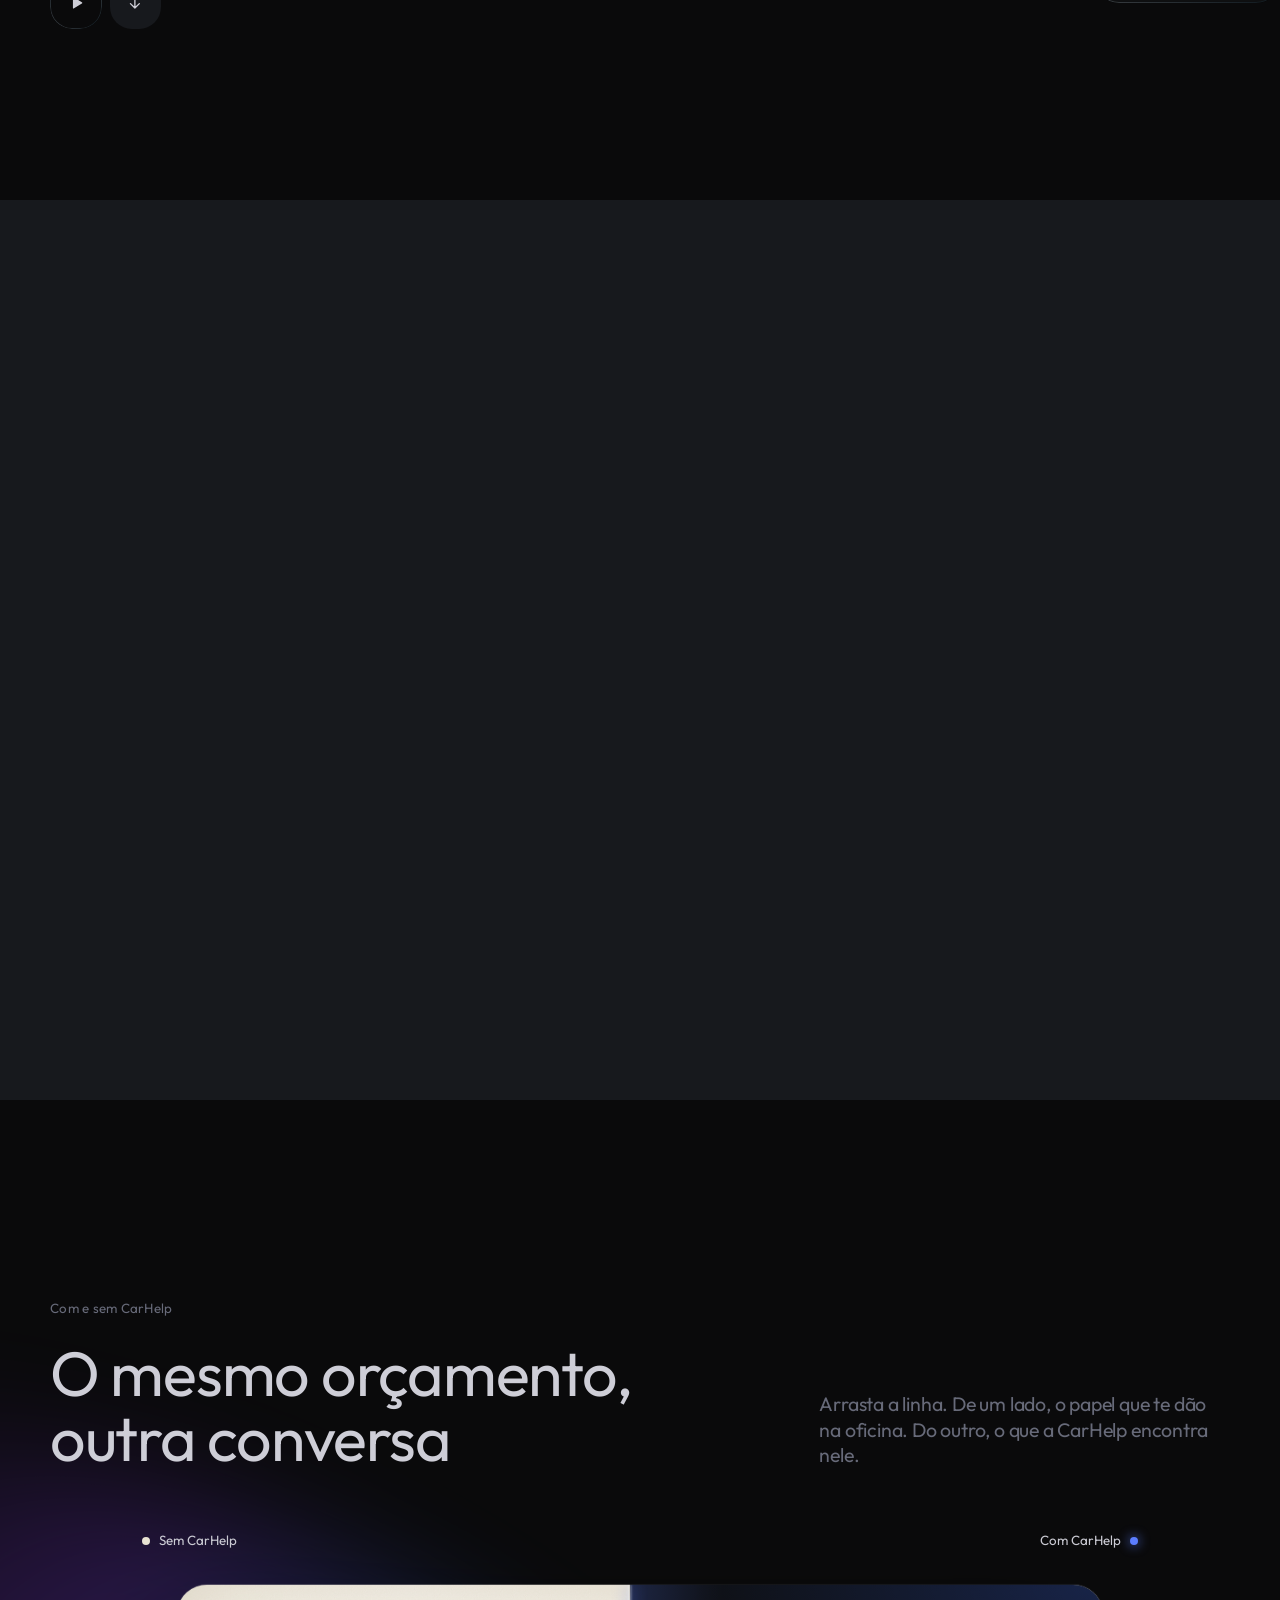
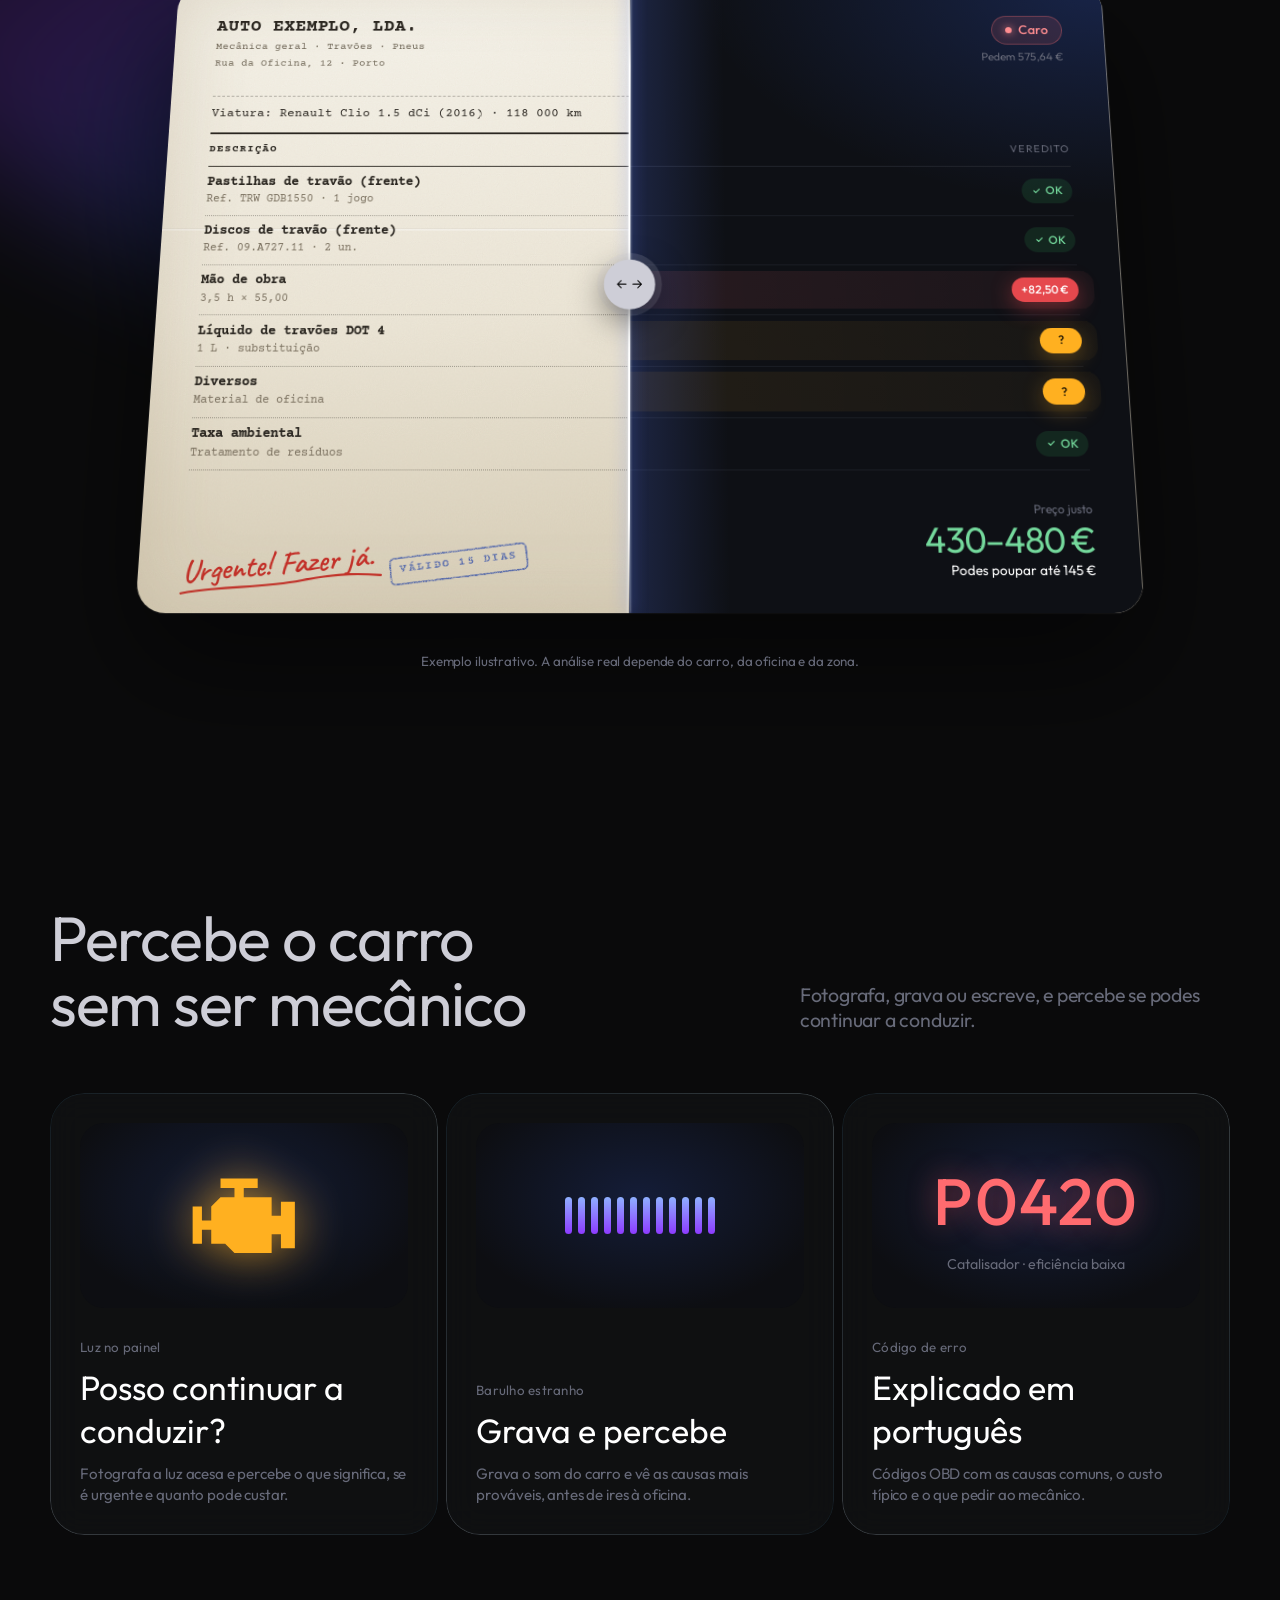
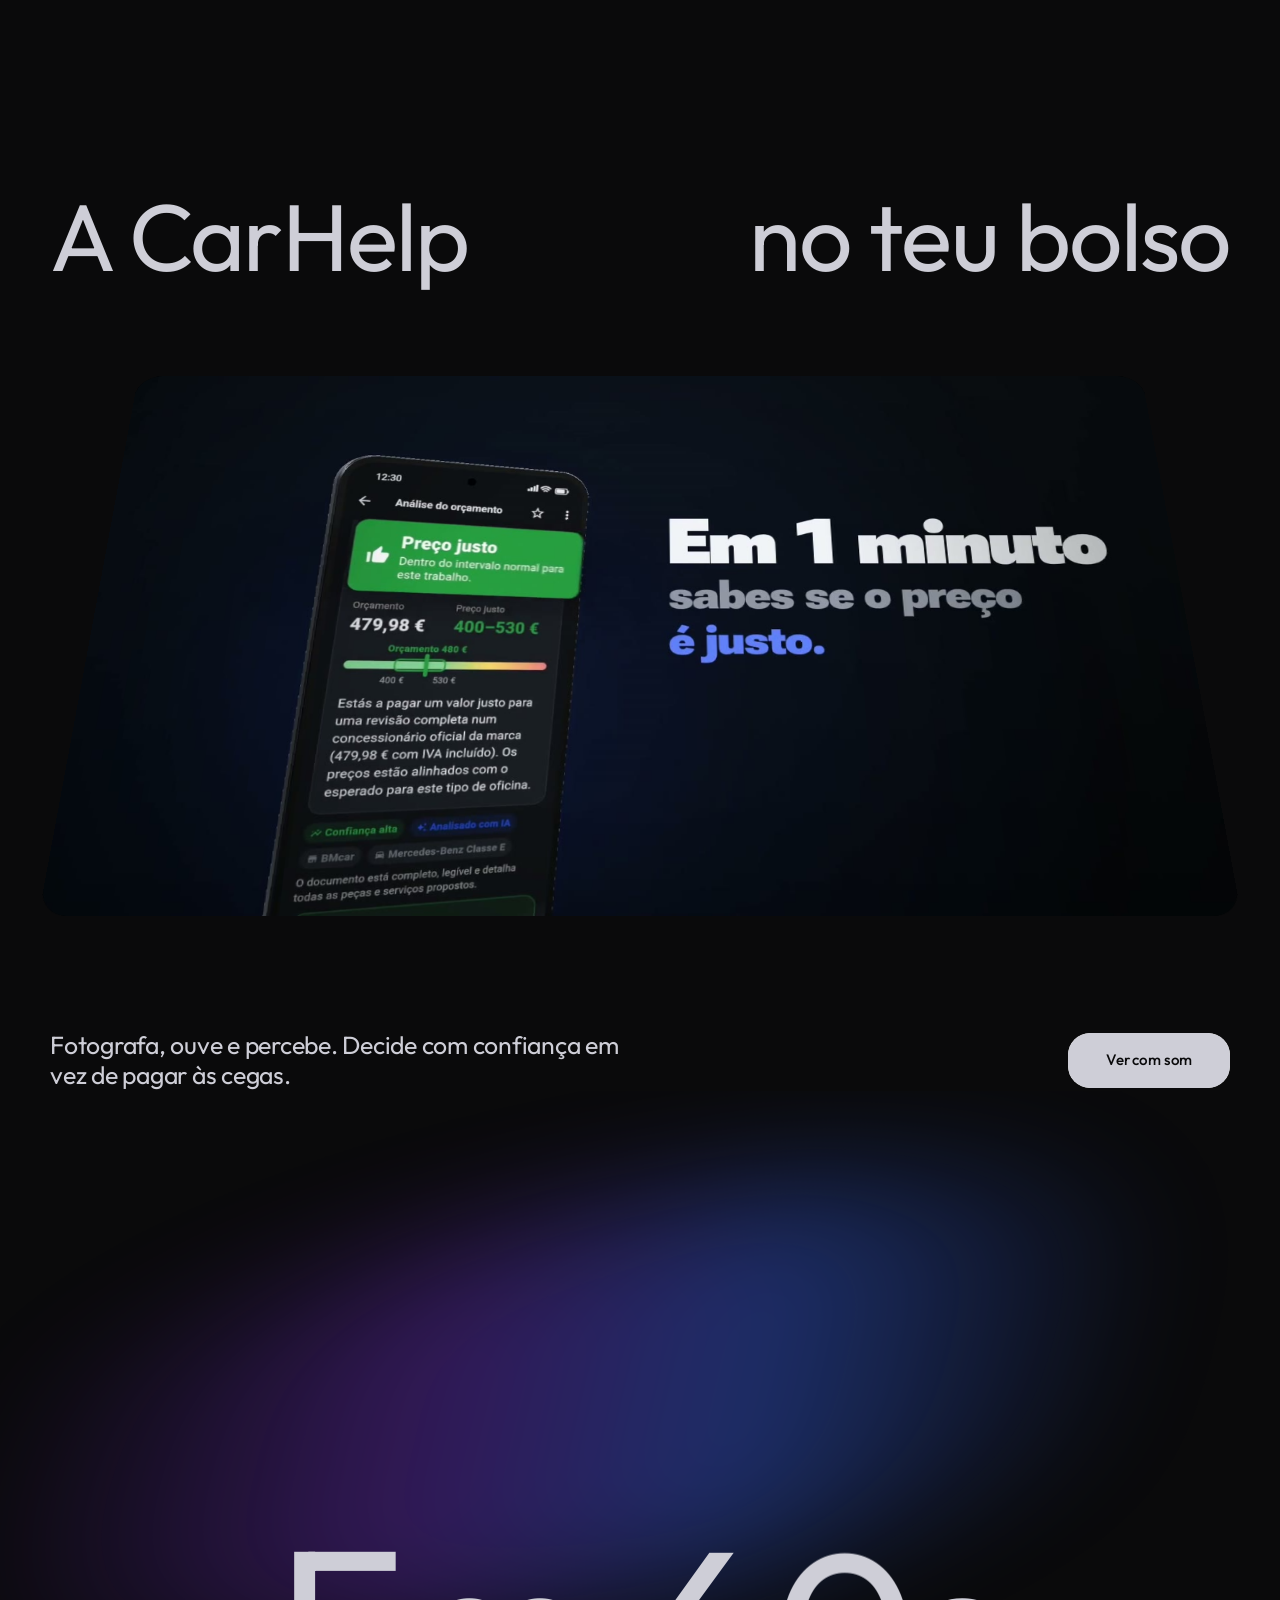
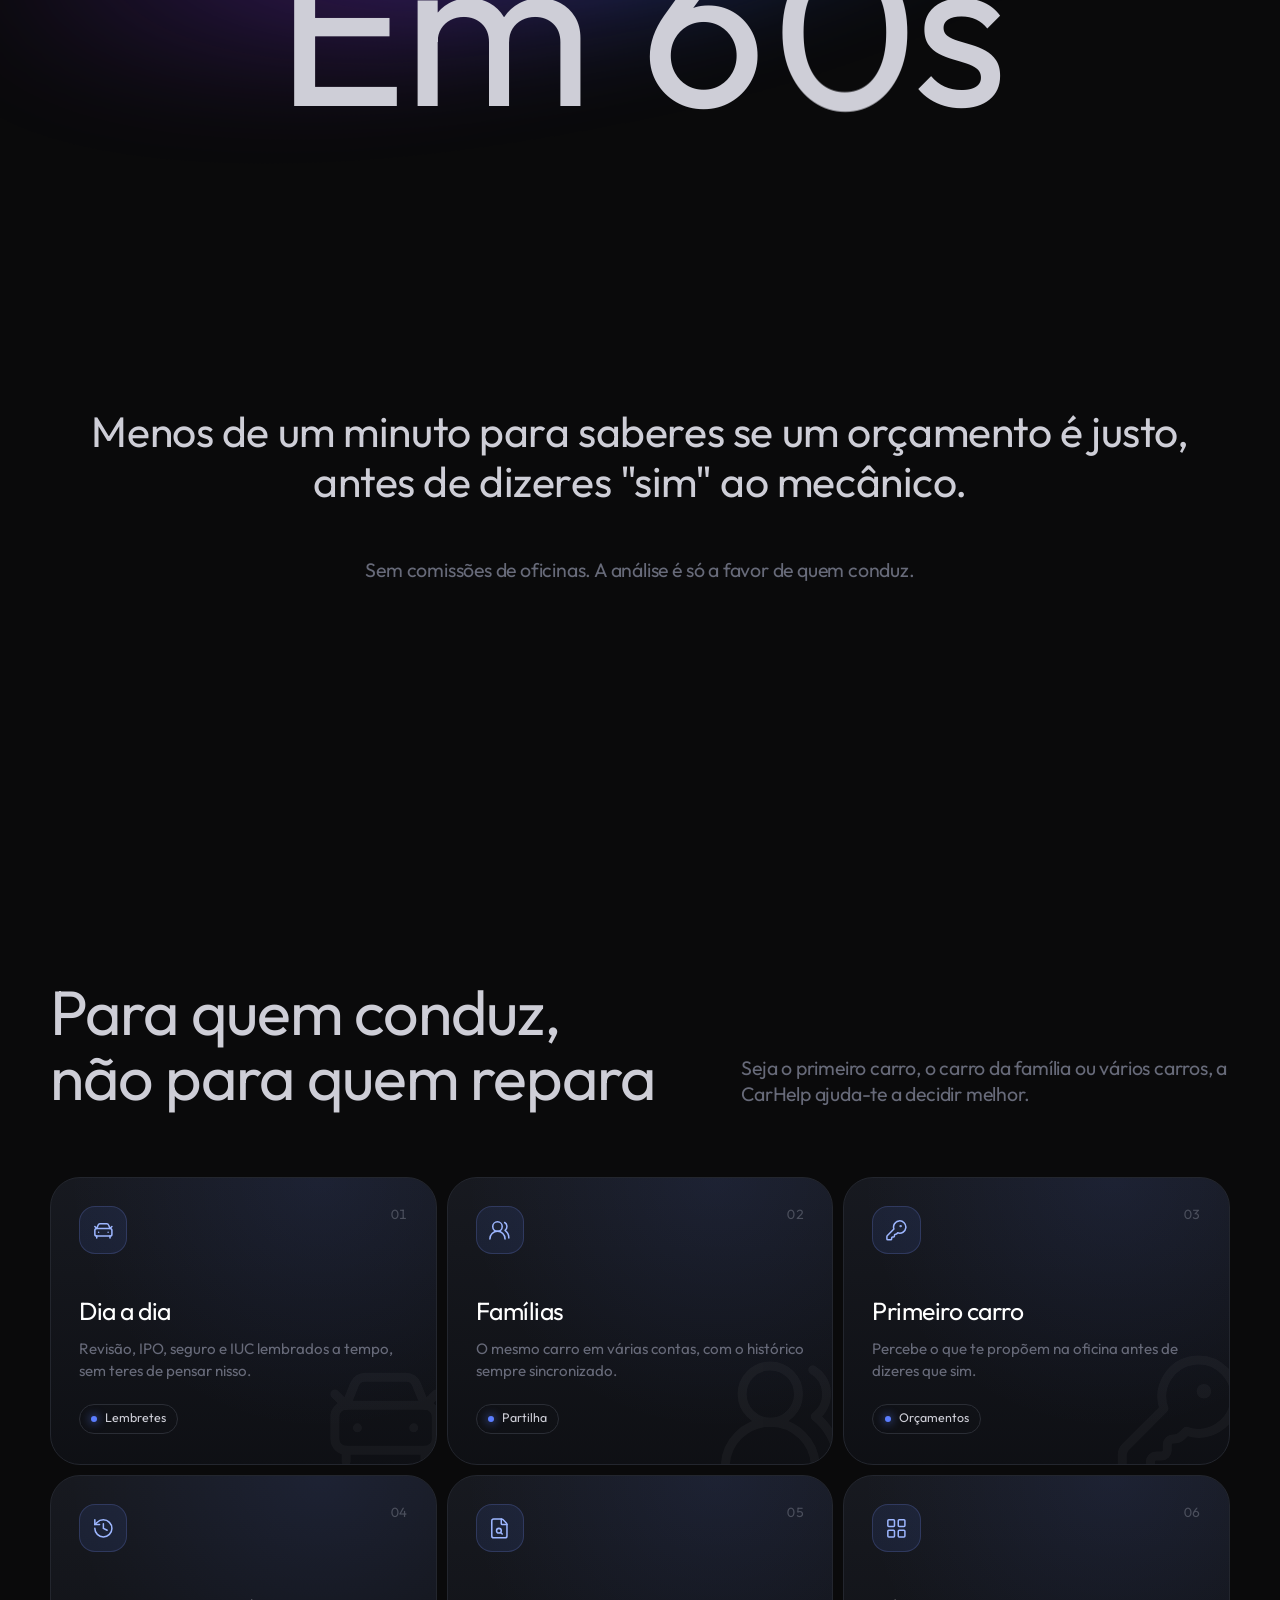
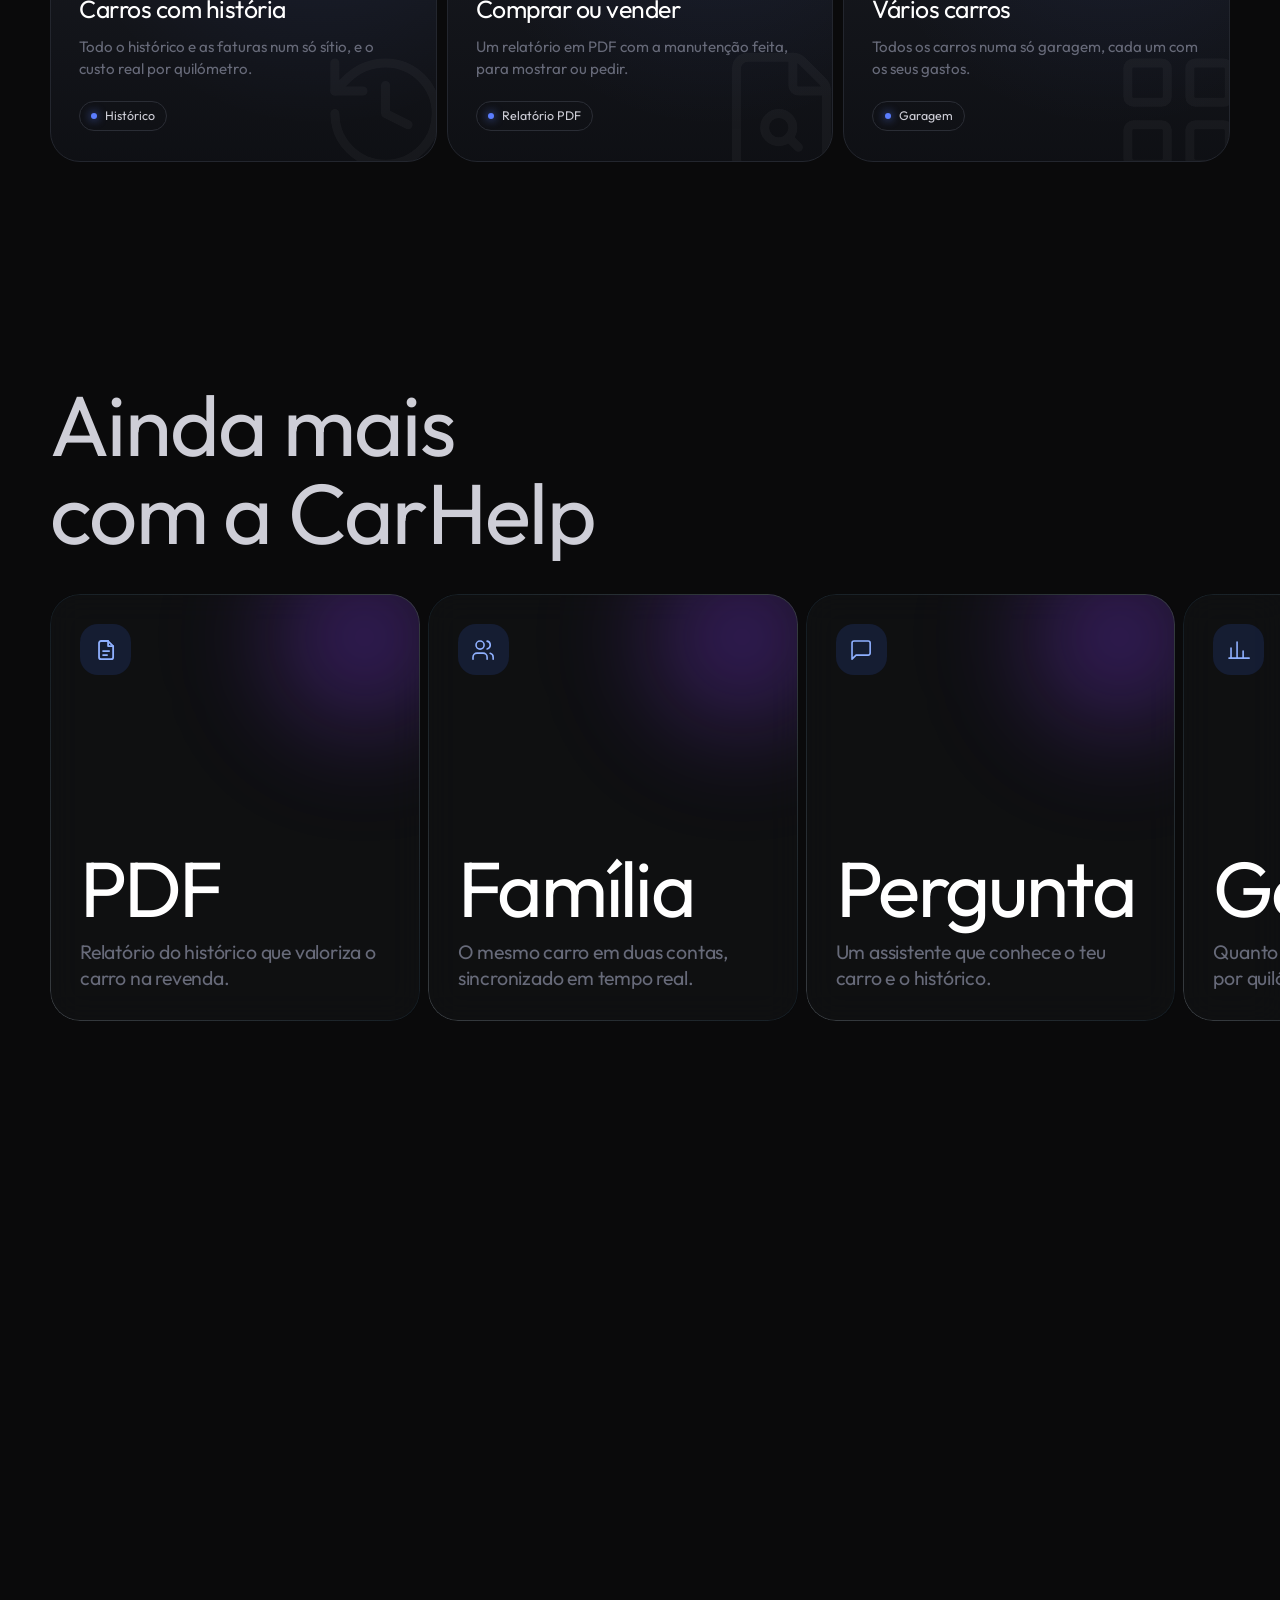
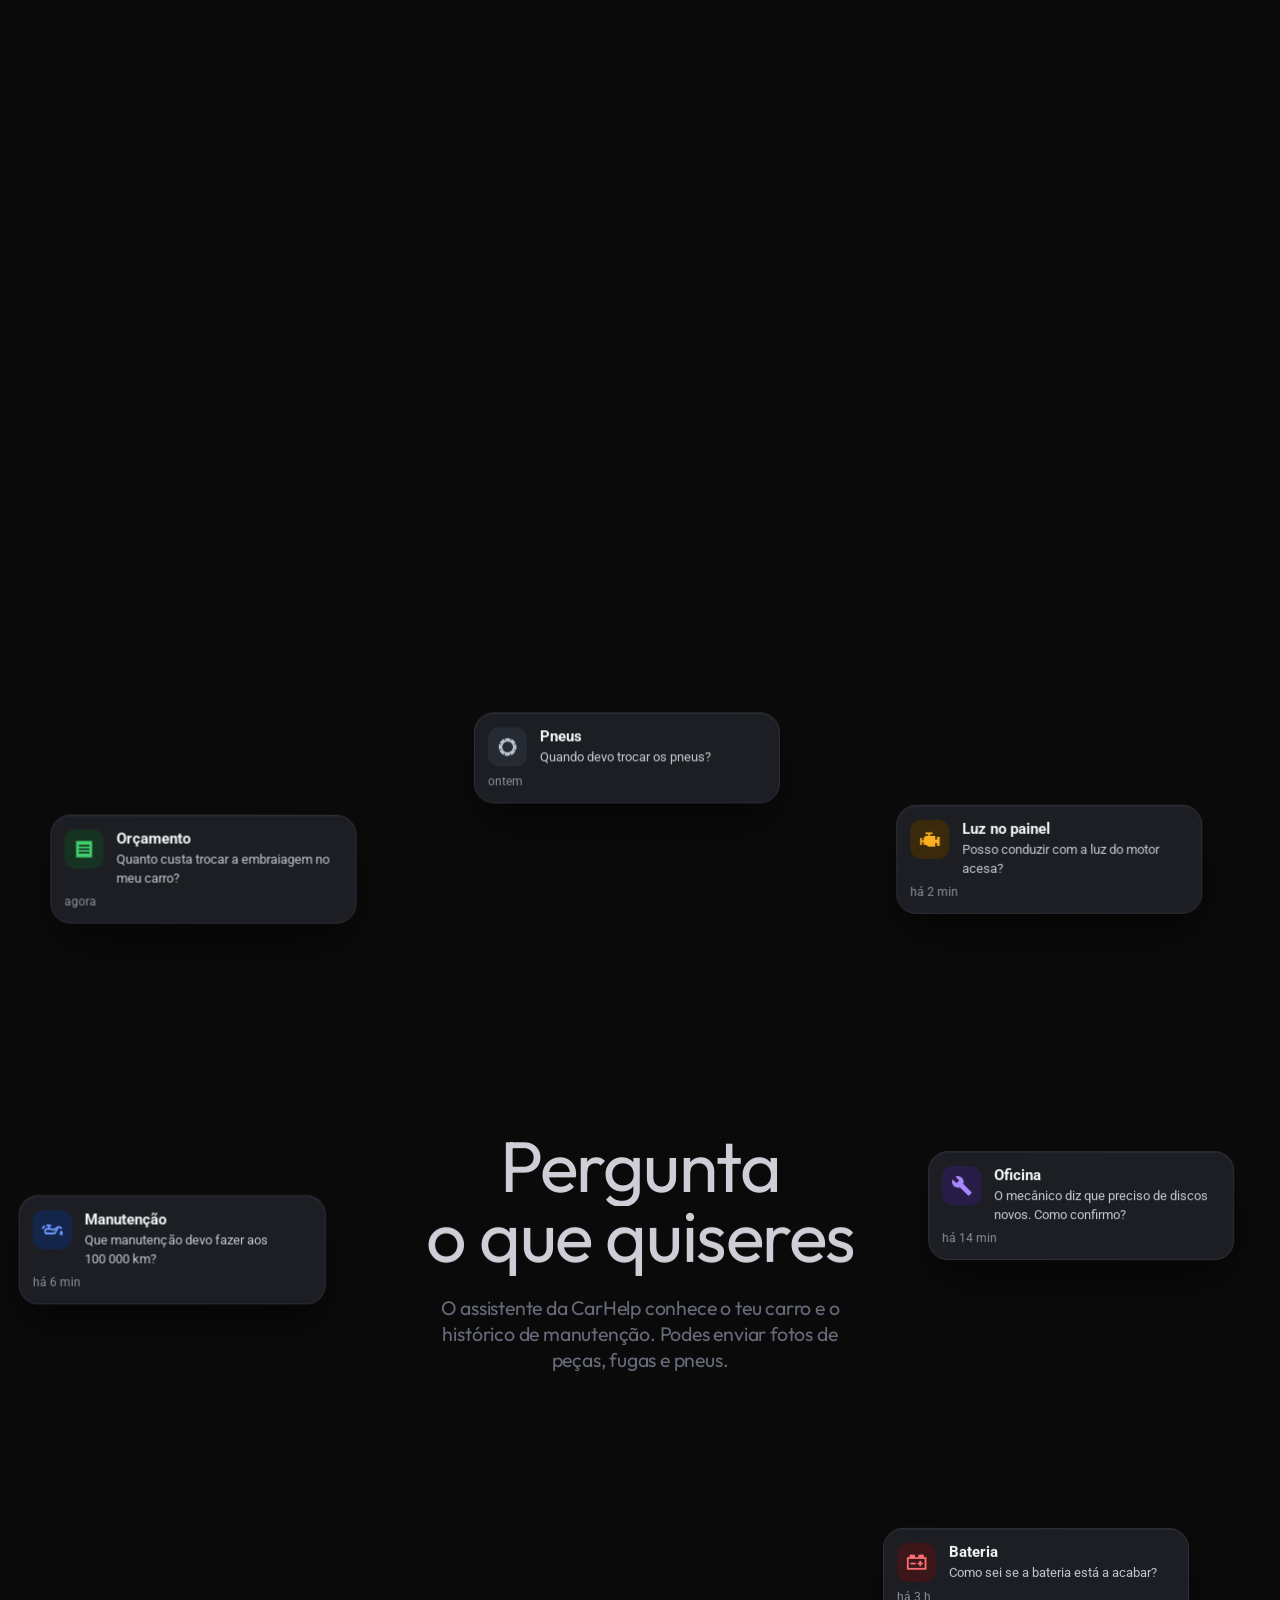
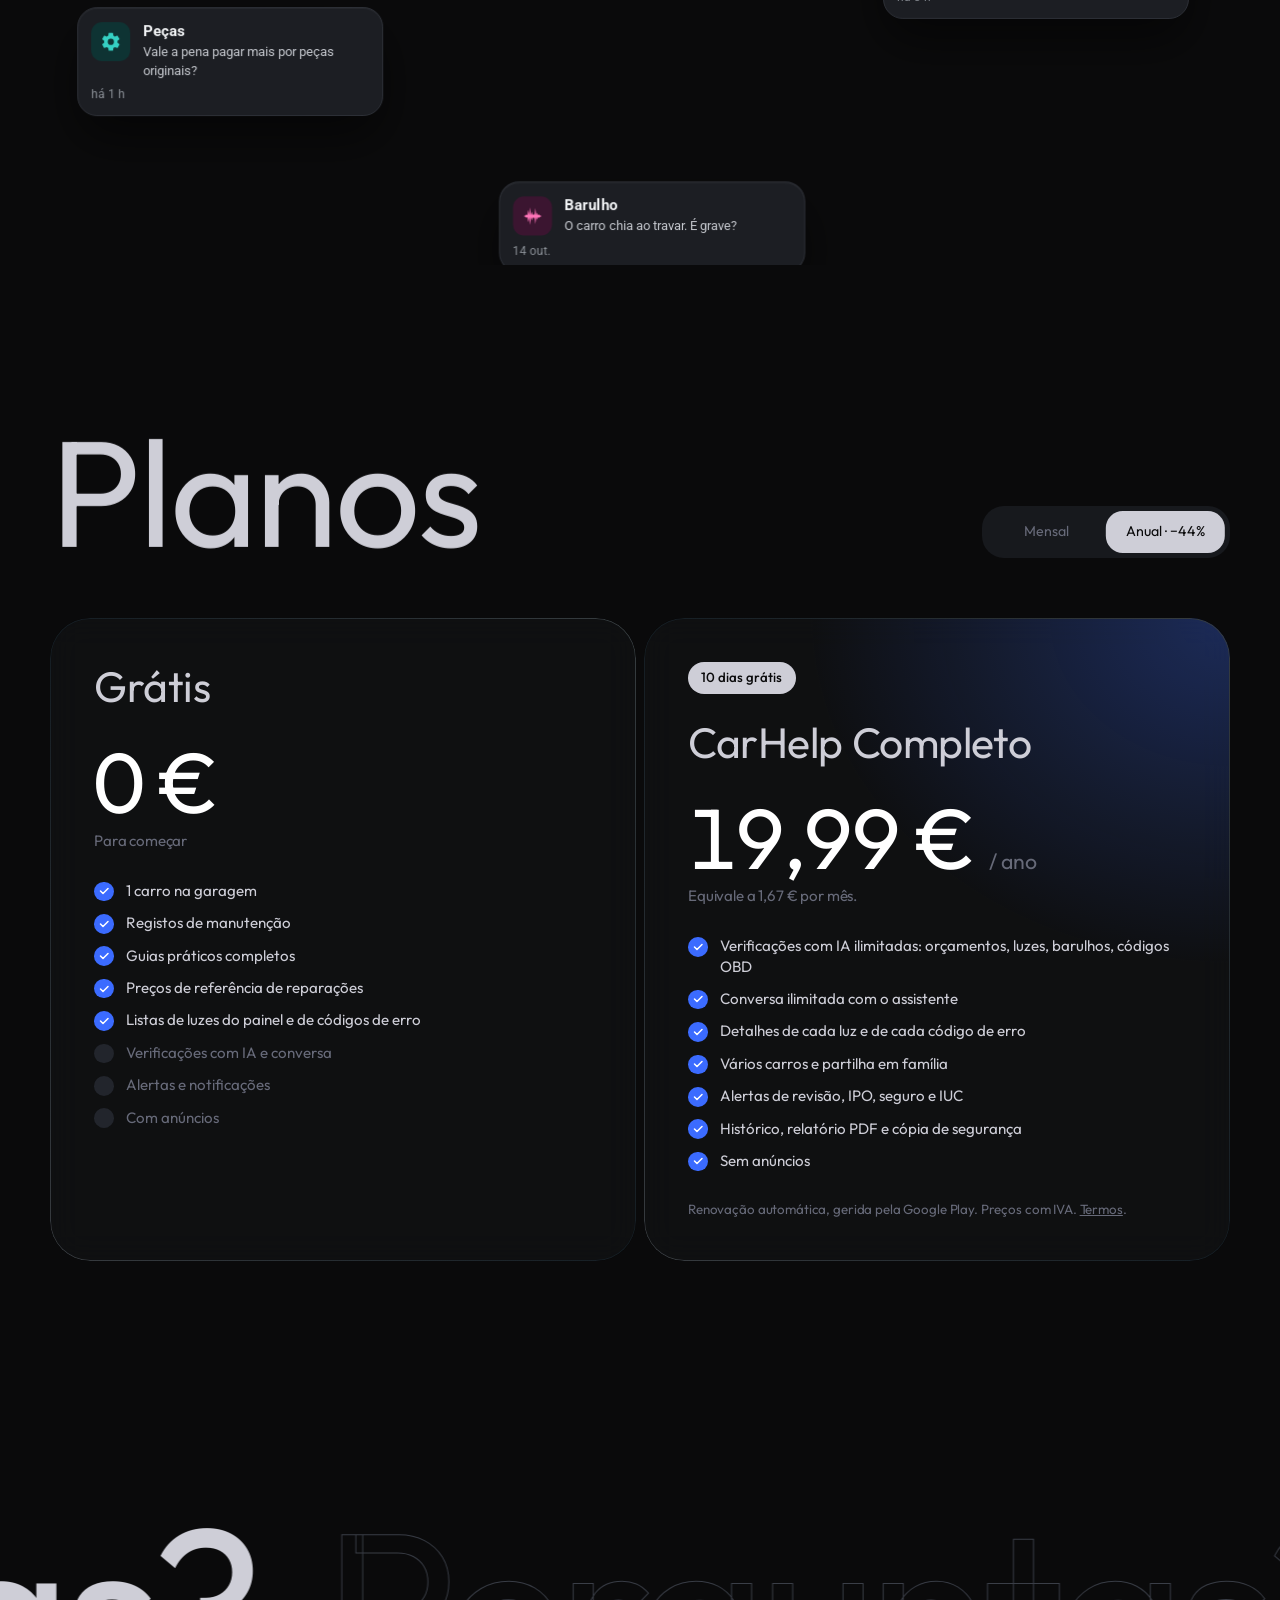
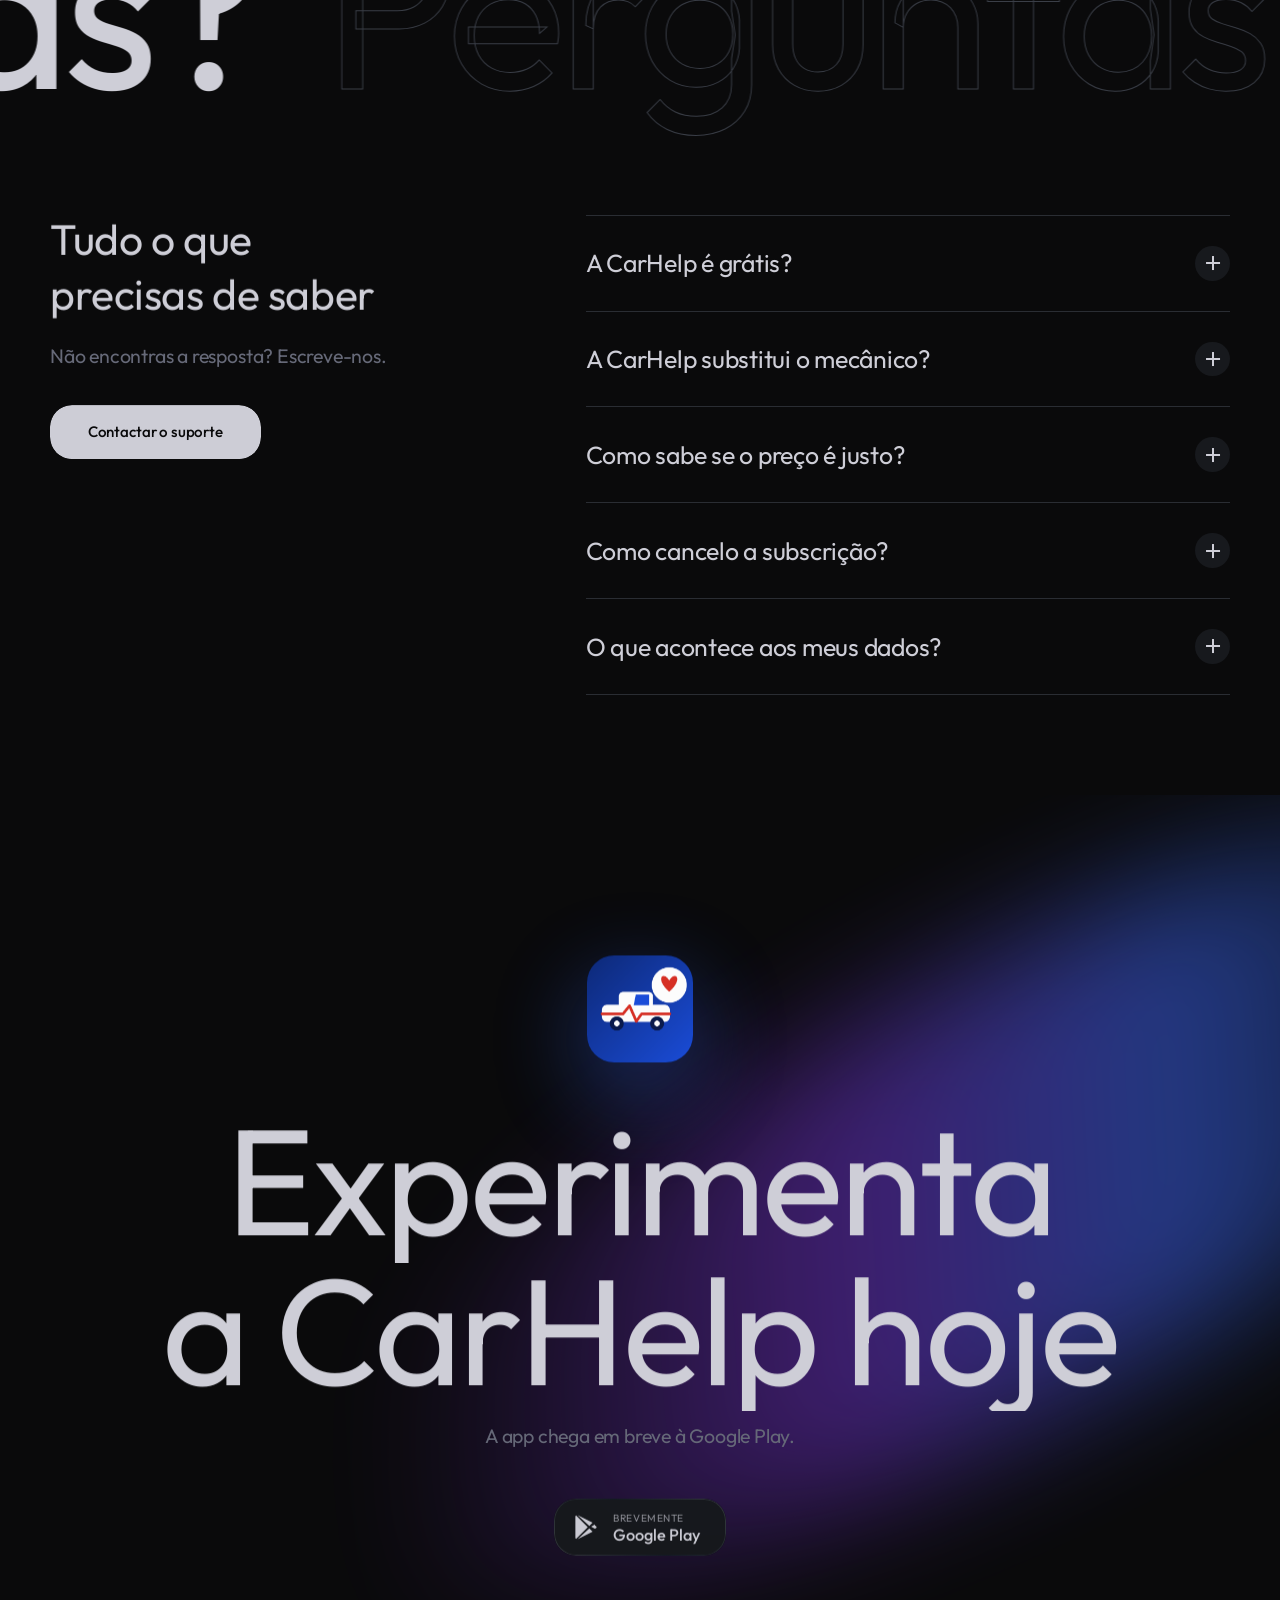
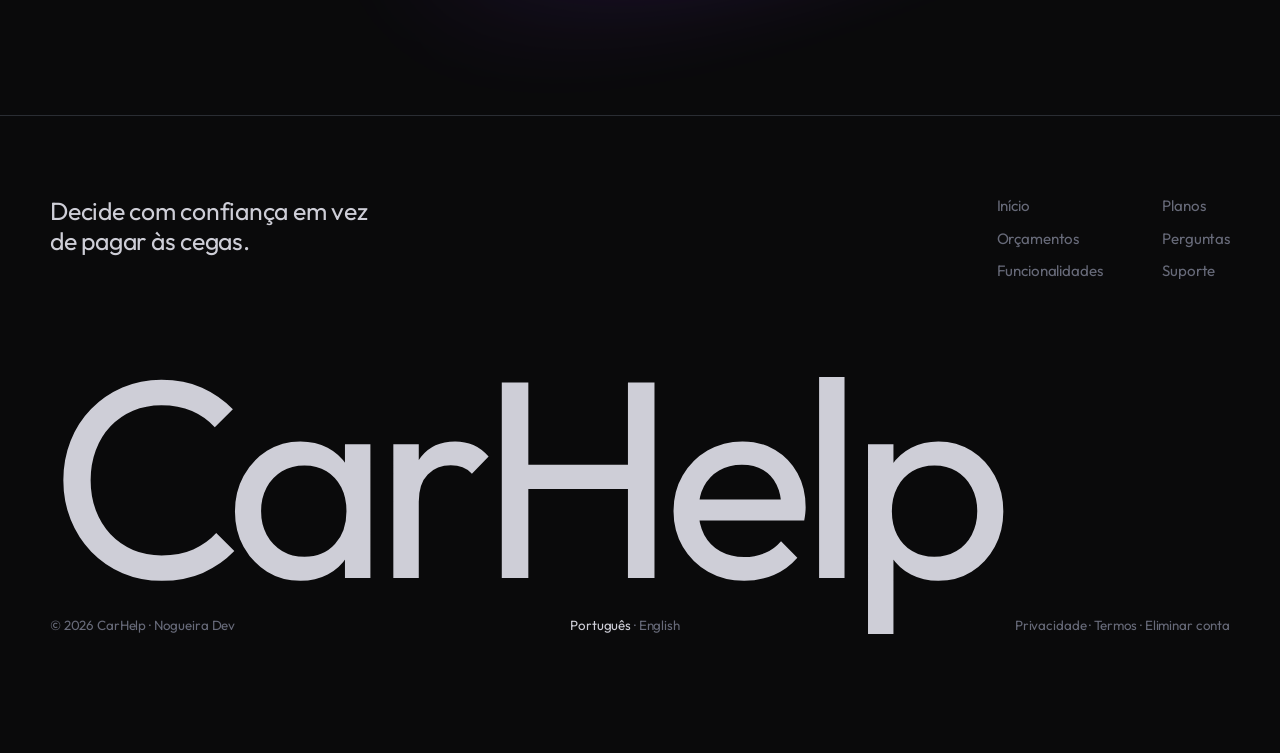
==== commit 28693598: "Add files via upload" ====
--- a/index.html
+++ b/index.html
@@ -7,12 +7,17 @@
   <meta name="description" content="Fotografa o orçamento da oficina e descobre em 1 minuto se o preço é justo. Percebe luzes do painel, barulhos e códigos de erro, e mantém o carro em dia.">
   <meta name="theme-color" content="#0a0a0b">
   <link rel="canonical" href="https://carhelp.pt/">
+  <link rel="alternate" hreflang="pt-PT" href="https://carhelp.pt/">
+  <link rel="alternate" hreflang="en" href="https://carhelp.pt/en/">
+  <link rel="alternate" hreflang="x-default" href="https://carhelp.pt/">
+  <script src="lang.js"></script>
   <link rel="icon" href="favicon.ico" sizes="48x48">
   <link rel="icon" type="image/png" href="favicon-48x48.png" sizes="48x48">
   <link rel="icon" type="image/png" href="icon-192.png" sizes="192x192">
   <link rel="apple-touch-icon" href="apple-touch-icon.png">
   <meta property="og:type" content="website">
   <meta property="og:locale" content="pt_PT">
+  <meta property="og:locale:alternate" content="en_GB">
   <meta property="og:title" content="CarHelp — Este orçamento é justo?">
   <meta property="og:description" content="Descobre em 1 minuto se o orçamento da oficina é justo. Decide com confiança em vez de pagar às cegas.">
   <meta property="og:image" content="https://carhelp.pt/media/poster-desktop.jpg">
@@ -21,7 +26,7 @@
   <meta name="twitter:card" content="summary_large_image">
   <link rel="preconnect" href="https://fonts.googleapis.com">
   <link rel="preconnect" href="https://fonts.gstatic.com" crossorigin>
-  <link href="https://fonts.googleapis.com/css2?family=Outfit:wght@300;400;500&family=Roboto:wght@400;500;700&display=swap" rel="stylesheet">
+  <link href="https://fonts.googleapis.com/css2?family=Caveat:wght@600&family=Courier+Prime:wght@400;700&family=Outfit:wght@300;400;500&family=Roboto:wght@400;500;700&display=swap" rel="stylesheet">
   <script type="application/ld+json">
   {"@context":"https://schema.org","@type":"WebSite","name":"CarHelp","alternateName":["CarHelp app","carhelp.pt"],"url":"https://carhelp.pt/","inLanguage":"pt-PT"}
   </script>
@@ -30,11 +35,8 @@
   </script>
   <link rel="stylesheet" href="site.css">
   <script>document.documentElement.classList.replace('no-js', 'js');</script>
-  <!--
-    QUANDO A APP ESTIVER PUBLICADA, preenche só esta linha:
-      window.PLAY_STORE_URL = "https://play.google.com/store/apps/details?id=com.tomas.car_help";
-  -->
-  <script>window.PLAY_STORE_URL = "";</script>
+  <!-- O endereço da Google Play está em site-config.js (serve as duas línguas). -->
+  <script src="site-config.js"></script>
 </head>
 <body>
 
@@ -47,7 +49,8 @@
       <symbol id="i-play" viewBox="0 0 24 24" fill="currentColor"><path d="M8 5.5v13a1 1 0 0 0 1.5.86l10.6-6.5a1 1 0 0 0 0-1.72L9.5 4.64A1 1 0 0 0 8 5.5Z"/></symbol>
       <symbol id="i-close" viewBox="0 0 24 24" fill="none" stroke="currentColor" stroke-width="1.8" stroke-linecap="round"><path d="M6 6l12 12M18 6 6 18"/></symbol>
       <symbol id="i-menu" viewBox="0 0 24 24" fill="none" stroke="currentColor" stroke-width="1.8" stroke-linecap="round"><path d="M4 9h16M4 15h16"/></symbol>
-      <symbol id="i-pulse" viewBox="0 0 24 24" fill="none" stroke="currentColor" stroke-width="2.6" stroke-linecap="round" stroke-linejoin="round"><path d="M2 12h5l2.5-6 4 12 2.5-6H22"/></symbol>
+      <symbol id="i-globe" viewBox="0 0 24 24" fill="none" stroke="currentColor" stroke-width="1.6" stroke-linecap="round" stroke-linejoin="round"><circle cx="12" cy="12" r="9"/><path d="M3 12h18M12 3a14 14 0 0 1 0 18M12 3a14 14 0 0 0 0 18"/></symbol>
+      <symbol id="i-pulse"viewBox="0 0 24 24" fill="none" stroke="currentColor" stroke-width="2.6" stroke-linecap="round" stroke-linejoin="round"><path d="M2 12h5l2.5-6 4 12 2.5-6H22"/></symbol>
       <symbol id="i-gplay" viewBox="0 0 24 24" fill="currentColor"><path d="M3.6 1.6a1.3 1.3 0 0 0-.6 1.1v18.6c0 .5.2.9.6 1.1l10.4-10.4L3.6 1.6Zm11.8 9.3 2.9-2.9L5 1.4l10.4 9.5Zm0 2.2L5 22.6l13.3-6.6-2.9-2.9Zm4.9-3.5-3.3 1.9 3.3 1.9 1-.6a1 1 0 0 0 0-1.8l-1-.6Z"/></symbol>
       <symbol id="i-doc" viewBox="0 0 24 24" fill="none" stroke="currentColor" stroke-width="1.8" stroke-linecap="round" stroke-linejoin="round"><path d="M14 3H7a2 2 0 0 0-2 2v14a2 2 0 0 0 2 2h10a2 2 0 0 0 2-2V8z"/><path d="M14 3v5h5M9 13h6M9 17h4"/></symbol>
       <symbol id="i-warn" viewBox="0 0 24 24" fill="none" stroke="currentColor" stroke-width="1.8" stroke-linecap="round" stroke-linejoin="round"><path d="M12 9v4M12 17h.01"/><path d="M10.3 3.9 1.8 18a2 2 0 0 0 1.7 3h17a2 2 0 0 0 1.7-3L13.7 3.9a2 2 0 0 0-3.4 0z"/></symbol>
@@ -112,6 +115,7 @@
         <div><a href="mailto:support@carhelp.pt">Suporte</a><a href="termos.html" data-page>Termos de utilização</a><a href="privacidade.html" data-page>Privacidade</a></div>
         <div><a href="eliminar-conta.html" data-page>Eliminar conta</a><a href="#ajuda" data-scroll>Funcionalidades</a></div>
       </div>
+      <div class="nc-lang"><span>Idioma</span><div class="nc-seg"><span class="on" lang="pt-PT" aria-current="true">PT</span><a href="en/" hreflang="en" lang="en" data-lang="en" data-page aria-label="English">EN</a></div></div>
       <a class="nc-cta" href="#download" data-scroll>Experimentar grátis</a>
     </div>
   </div>
@@ -131,7 +135,10 @@
           <span class="line"><span>orçamento</span></span>
           <span class="line"><span>é <span class="star"><svg><use href="#i-pulse"/></svg></span>justo?</span></span>
         </h1>
-        <a class="logo" href="#topo" data-scroll data-hero-in><img src="media/app-icon.png" alt="">CarHelp</a>
+        <div class="top-r" data-hero-in>
+          <a class="logo" href="#topo" data-scroll><img src="media/app-icon.png" alt="">CarHelp</a>
+          <a class="lang-chip" href="en/" hreflang="en" lang="en" data-lang="en" data-page aria-label="English version"><svg><use href="#i-globe"/></svg>EN</a>
+        </div>
       </div>
       <div class="bottom">
         <div class="col">
@@ -178,6 +185,68 @@
         <div class="callout glass c-a" data-pop><i><svg><use href="#i-bell"/></svg></i><b>Lembretes a tempo</b><span>Revisão, IPO, seguro e IUC, por data ou quilómetros.</span></div>
         <div class="callout glass c-b" data-pop><i><svg><use href="#i-chart"/></svg></i><b>Gastos do ano</b><span>Quanto gastaste e o custo por quilómetro.</span></div>
       </div>
+    </section>
+
+    <!-- ═══ Com e sem CarHelp: o mesmo orçamento em papel e analisado ═══ -->
+    <section class="vs-sec" id="comparar" data-phone="-1">
+      <div class="aurora a2"></div>
+      <div class="vs-head">
+        <div>
+          <span class="eyebrow" data-fade>Com e sem CarHelp</span>
+          <h2 class="h2" data-split><span class="line"><span>O mesmo orçamento,</span></span><span class="line"><span>outra conversa</span></span></h2>
+        </div>
+        <p class="p1 grey" data-fade>Arrasta a linha. De um lado, o papel que te dão na oficina. Do outro, o que a CarHelp encontra nele.</p>
+      </div>
+      <div class="vs-bar" data-fade><span class="vs-lab vs-lab-l"><i></i>Sem CarHelp</span><span class="vs-lab vs-lab-r">Com CarHelp<i></i></span></div>
+      <div class="vs-wrap">
+        <div class="vs-stage" id="vsStage">
+          <div class="vs-layer vs-paper">
+            <div class="vs-doc">
+              <div class="vs-hd">
+                <div class="vs-co"><b>AUTO EXEMPLO, LDA.</b><span>Mecânica geral · Travões · Pneus</span><span>Rua da Oficina, 12 · Porto</span></div>
+                <div class="vs-no"><b>ORÇAMENTO</b><span>N.º 0347 · 14/10/2026</span></div>
+              </div>
+              <div class="vs-car">Viatura: Renault Clio 1.5 dCi (2016) · 118&nbsp;000&nbsp;km</div>
+              <div class="vs-th"><span>Descrição</span><span>Valor (€)</span></div>
+              <div class="vs-r"><div><b>Pastilhas de travão (frente)</b><small>Ref. TRW GDB1550 · 1 jogo</small></div><span class="vs-v">68,00</span></div>
+              <div class="vs-r"><div><b>Discos de travão (frente)</b><small>Ref. 09.A727.11 · 2 un.</small></div><span class="vs-v">142,00</span></div>
+              <div class="vs-r"><div><b>Mão de obra</b><small>3,5 h × 55,00</small></div><span class="vs-v">192,50</span></div>
+              <div class="vs-r"><div><b>Líquido de travões DOT 4</b><small>1 L · substituição</small></div><span class="vs-v">24,00</span></div>
+              <div class="vs-r"><div><b>Diversos</b><small>Material de oficina</small></div><span class="vs-v">35,00</span></div>
+              <div class="vs-r"><div><b>Taxa ambiental</b><small>Tratamento de resíduos</small></div><span class="vs-v">6,50</span></div>
+              <div class="vs-ft">
+                <div class="vs-note"><span class="vs-scrawl">Urgente! Fazer já.</span><span class="vs-stamp">Válido 15 dias</span></div>
+                <div class="vs-tot"><span>Subtotal <b>468,00</b></span><span>IVA 23% <b>107,64</b></span><span class="vs-total">TOTAL <b>575,64 €</b></span></div>
+              </div>
+            </div>
+          </div>
+          <div class="vs-layer vs-app">
+            <div class="vs-doc">
+              <div class="vs-hd">
+                <div class="vs-ah"><img src="media/app-icon.png" alt=""><div><b>Análise do orçamento</b><span>Renault Clio 1.5 dCi · 2016 · lido em 42 s</span></div></div>
+                <div class="vs-verdict vs-pop" data-reveal><span class="vs-pill">Caro</span><span>Pedem 575,64 €</span></div>
+              </div>
+              <div class="vs-car vs-chips"><span>6 linhas analisadas</span><span class="r">1 cobrança a mais</span><span class="a">2 perguntas a fazer</span></div>
+              <div class="vs-th"><span>O que te cobram</span><span>Veredito</span></div>
+              <div class="vs-r ok" data-reveal><div><b>Pastilhas de travão</b><small>Preço normal: 55–75 €</small></div><span class="vs-c">OK</span></div>
+              <div class="vs-r ok" data-reveal><div><b>Discos de travão</b><small>Dentro do normal: 120–150 €</small></div><span class="vs-c">OK</span></div>
+              <div class="vs-r bad" data-reveal><div><b>Mão de obra</b><small>O normal são 1,5 a 2 h, não 3,5 h</small></div><span class="vs-c">+82,50 €</span></div>
+              <div class="vs-r warn" data-reveal><div><b>Líquido de travões</b><small>Muda-se a cada 2 anos: pergunta quando foi mudado</small></div><span class="vs-c">?</span></div>
+              <div class="vs-r warn" data-reveal><div><b>Diversos</b><small>Sem explicação: pede o detalhe</small></div><span class="vs-c">?</span></div>
+              <div class="vs-r ok" data-reveal><div><b>Taxa ambiental</b><small>Valor habitual</small></div><span class="vs-c">OK</span></div>
+              <div class="vs-ft">
+                <div class="vs-note"><span class="vs-calm vs-pop" data-reveal><i></i>Pode esperar alguns dias: dá tempo para pedir outro orçamento</span></div>
+                <div class="vs-fair vs-pop" data-reveal><span>Preço justo</span><b>430–480 €</b><small>Podes poupar até 145 €</small></div>
+              </div>
+            </div>
+          </div>
+          <div class="vs-handle" id="vsHandle" role="slider" tabindex="0" aria-orientation="horizontal" aria-label="Comparar o orçamento sem e com CarHelp" aria-valuemin="0" aria-valuemax="100" aria-valuenow="50" aria-valuetext="50% com CarHelp">
+            <span class="vs-line"></span>
+            <span class="vs-knob"><svg><use href="#i-left"/></svg><svg><use href="#i-right"/></svg></span>
+          </div>
+        </div>
+      </div>
+      <p class="p3 grey vs-fine" data-fade>Exemplo ilustrativo. A análise real depende do carro, da oficina e da zona.</p>
     </section>
 
     <!-- ═══ Percebe o carro ═══ -->
@@ -393,6 +462,7 @@
     <div class="word" aria-hidden="true">CarHelp</div>
     <div class="legal p3">
       <span>© 2026 CarHelp · Nogueira Dev</span>
+      <span class="ft-lang"><span lang="pt-PT" aria-current="true">Português</span> · <a href="en/" hreflang="en" lang="en" data-lang="en" data-page>English</a></span>
       <span><a href="privacidade.html" data-page>Privacidade</a> · <a href="termos.html" data-page>Termos</a> · <a href="eliminar-conta.html" data-page>Eliminar conta</a></span>
     </div>
   </footer>
--- a/site.css
+++ b/site.css
@@ -488,3 +488,212 @@
 @media (max-width: 680px) { .media-h { font-size: 2.6em; white-space: normal; } .ta-r { text-align: left; } .who .intro .h2 { font-size: min(2.12em, calc((100vw - 48px) / 9.9)); } }
 
 @media (max-width: 680px) { .feature .tags { gap: 5px; } .tag { font-size: .84em; padding: .5em .78em; } }
+
+/* ─── Com e sem CarHelp: o mesmo orçamento em papel e analisado; a linha revela a análise ─── */
+.vs-sec { position: relative; padding: 200px var(--pad) 60px; z-index: 3; }
+.vs-sec .aurora.a2 { top: 34%; left: -30vw; opacity: .5; }
+.vs-head { position: relative; display: flex; justify-content: space-between; align-items: flex-end; gap: 30px; margin-bottom: 64px; }
+.vs-head .eyebrow { display: block; margin-bottom: 26px; }
+.vs-head .p1 { max-width: 21em; }
+.vs-head .h2, .trio-sec .head .h2 { font-size: min(6em, 4.9vw); }
+@media (min-width: 681px) { .vs-head .h2 .line, .trio-sec .head .h2 .line { white-space: nowrap; } }
+@media (max-width: 1024px) { .trio-sec .head .h2 { font-size: 4.2em; } }
+@media (max-width: 680px) { .trio-sec .head .h2 { font-size: min(2.6em, calc((100vw - 48px) / 8.6)); } }
+@media (max-width: 1024px) { .vs-head .h2 { font-size: 4.2em; } }
+@media (max-width: 680px) { .vs-head .h2 { font-size: min(2.6em, calc((100vw - 48px) / 8.6)); } }
+.vs-bar, .vs-wrap, .vs-fine { max-width: 70em; margin-left: auto; margin-right: auto; }
+.vs-bar { position: relative; display: flex; justify-content: space-between; align-items: center; gap: 16px; margin-bottom: 16px; }
+.vs-lab { display: inline-flex; align-items: center; gap: .65em; font-size: .9375em; color: var(--dim); transition: opacity .4s; }
+.vs-lab i { width: 8px; height: 8px; border-radius: 50%; flex: none; }
+.vs-lab-l i { background: #e9e3d3; }
+.vs-lab-r i { background: #5b7dff; box-shadow: 0 0 12px #5b7dff; }
+.vs-wrap { position: relative; perspective: 1600px; }
+.vs-stage {
+  --pos: 50%; position: relative; display: grid; border-radius: 30px; overflow: hidden; isolation: isolate; transform-origin: 50% 0;
+  touch-action: pan-y; -webkit-user-select: none; user-select: none; cursor: ew-resize; -webkit-tap-highlight-color: transparent;
+  box-shadow: 0 50px 120px rgba(0, 0, 0, .6), 0 0 0 1px rgba(255, 255, 255, .06);
+}
+.vs-layer { grid-area: 1 / 1; position: relative; min-width: 0; }
+.vs-app { clip-path: inset(0 0 0 var(--pos)); }
+.vs-fine { margin-top: 20px; text-align: center; }
+
+/* a "folha": a mesma grelha nas duas camadas, para cada linha ficar exatamente por cima da outra */
+.vs-doc { --rh: 3.75em; display: grid; grid-template-rows: 6.4em 2.9em 2.7em repeat(6, var(--rh)) 7.6em; padding: 2.5em 3.1em 2.3em; height: 100%; }
+.vs-hd { display: flex; justify-content: space-between; align-items: flex-start; gap: 1.5em; }
+.vs-car { display: flex; align-items: center; gap: .5em; min-width: 0; }
+.vs-th { display: flex; justify-content: space-between; align-items: center; font-size: .78em; letter-spacing: .09em; text-transform: uppercase; }
+.vs-r { position: relative; isolation: isolate; display: flex; justify-content: space-between; align-items: center; gap: 1.2em; min-width: 0; }
+.vs-r > div { display: flex; flex-direction: column; gap: .22em; min-width: 0; }
+.vs-r b { font-size: 1em; line-height: 1.2; }
+.vs-r small { font-size: .84em; line-height: 1.25; }
+.vs-ft { display: flex; justify-content: space-between; align-items: flex-end; gap: 1.5em; }
+
+/* papel da oficina */
+.vs-paper {
+  color: #2a2620; font-family: "Courier Prime", "Courier New", ui-monospace, monospace;
+  background:
+    url("data:image/svg+xml;utf8,<svg xmlns='http://www.w3.org/2000/svg' width='220' height='220'><filter id='n'><feTurbulence type='fractalNoise' baseFrequency='.85' numOctaves='3' stitchTiles='stitch'/><feColorMatrix values='0 0 0 0 .35  0 0 0 0 .3  0 0 0 0 .22  0 0 0 .09 0'/></filter><rect width='100%' height='100%' filter='url(%23n)'/></svg>"),
+    radial-gradient(120% 90% at 25% 0%, #f8f5ed, #ede7d8 62%, #ddd4bf);
+}
+.vs-paper::before { content: ""; position: absolute; left: 0; right: 0; top: 41%; height: 3px; pointer-events: none;
+  background: linear-gradient(180deg, rgba(90, 76, 52, .1), rgba(255, 255, 255, .55) 60%, transparent); }
+.vs-paper::after { content: ""; position: absolute; inset: 0; pointer-events: none; box-shadow: inset 0 0 80px rgba(120, 100, 60, .18); }
+.vs-co b { display: block; font-size: 1.32em; letter-spacing: .05em; }
+.vs-co span { display: block; margin-top: .3em; font-size: .8em; color: #6f6656; }
+.vs-no { text-align: right; flex: none; }
+.vs-no b { display: block; font-size: 1.55em; letter-spacing: .16em; }
+.vs-no span { display: block; margin-top: .35em; font-size: .8em; color: #6f6656; }
+.vs-paper .vs-car { border-top: 1px dashed rgba(42, 38, 32, .35); font-size: .9em; }
+.vs-paper .vs-th { border-top: 2px solid #2a2620; border-bottom: 1px solid #2a2620; font-weight: 700; }
+.vs-paper .vs-r { border-bottom: 1px dotted rgba(42, 38, 32, .4); }
+.vs-paper .vs-r b { font-weight: 700; }
+.vs-paper .vs-r small { color: #7a705f; }
+.vs-v { font-weight: 700; font-variant-numeric: tabular-nums; white-space: nowrap; }
+.vs-tot { display: flex; flex-direction: column; gap: .3em; text-align: right; font-size: .9em; flex: none; }
+.vs-tot b { display: inline-block; min-width: 6.4em; font-variant-numeric: tabular-nums; }
+.vs-total { margin-top: .2em; padding-top: .35em; border-top: 2px solid #2a2620; font-size: 1.3em; font-weight: 700; }
+.vs-note { display: flex; align-items: center; gap: 1.1em; flex-wrap: wrap; min-width: 0; }
+.vs-scrawl { position: relative; display: inline-block; font-family: "Caveat", "Segoe Print", cursive; font-weight: 600; font-size: 2.2em; line-height: 1; color: #c42f28; transform: rotate(-5deg); white-space: nowrap; }
+.vs-scrawl::after { content: ""; position: absolute; left: -2%; right: -4%; bottom: -.28em; height: .32em;
+  background: url("data:image/svg+xml;utf8,<svg xmlns='http://www.w3.org/2000/svg' viewBox='0 0 200 14' preserveAspectRatio='none'><path d='M2 9 C 40 3, 80 12, 120 6 S 180 4, 198 8' fill='none' stroke='%23c42f28' stroke-width='3' stroke-linecap='round'/></svg>") center / 100% 100% no-repeat; }
+.vs-stamp { display: inline-block; padding: .4em .8em; border: 2px solid rgba(38, 70, 170, .72); border-radius: 6px; color: rgba(38, 70, 170, .8);
+  font-weight: 700; font-size: .78em; letter-spacing: .12em; text-transform: uppercase; transform: rotate(-7deg); white-space: nowrap;
+  -webkit-mask: url("data:image/svg+xml;utf8,<svg xmlns='http://www.w3.org/2000/svg' width='120' height='120'><filter id='s'><feTurbulence type='fractalNoise' baseFrequency='1.4' numOctaves='2'/><feColorMatrix values='0 0 0 0 0  0 0 0 0 0  0 0 0 0 0  0 0 0 -2.2 1.9'/></filter><rect width='100%' height='100%' filter='url(%23s)'/></svg>");
+  mask: url("data:image/svg+xml;utf8,<svg xmlns='http://www.w3.org/2000/svg' width='120' height='120'><filter id='s'><feTurbulence type='fractalNoise' baseFrequency='1.4' numOctaves='2'/><feColorMatrix values='0 0 0 0 0  0 0 0 0 0  0 0 0 0 0  0 0 0 -2.2 1.9'/></filter><rect width='100%' height='100%' filter='url(%23s)'/></svg>"); }
+
+/* o mesmo orçamento, lido pela CarHelp */
+.vs-app {
+  color: var(--dim);
+  background:
+    radial-gradient(70% 60% at 100% 0%, rgba(59, 107, 255, .22), transparent 62%),
+    radial-gradient(60% 60% at 0% 100%, rgba(141, 59, 255, .12), transparent 62%),
+    #0e1015;
+}
+.vs-ah { display: flex; align-items: center; gap: .9em; min-width: 0; }
+.vs-ah img { width: 2.9em; height: 2.9em; border-radius: .85em; flex: none; }
+.vs-ah b { display: block; font-size: 1.35em; font-weight: 400; letter-spacing: -.01em; color: #fff; }
+.vs-ah span { display: block; margin-top: .2em; font-size: .85em; color: var(--grey); }
+.vs-verdict { display: flex; flex-direction: column; align-items: flex-end; gap: .45em; flex: none; }
+.vs-verdict > span:last-child { font-size: .85em; color: var(--grey); }
+.vs-pill { display: inline-flex; align-items: center; gap: .5em; padding: .42em 1em; border-radius: 99px; font-weight: 500;
+  color: #ff8d90; background: rgba(255, 112, 116, .13); border: 1px solid rgba(255, 112, 116, .35); }
+.vs-pill::before { content: ""; width: 7px; height: 7px; border-radius: 50%; background: currentColor; box-shadow: 0 0 10px currentColor; }
+.vs-chips { flex-wrap: nowrap; overflow: hidden; }
+.vs-chips span { padding: .34em .85em; border-radius: 99px; border: 1px solid #2a2d35; font-size: .8em; white-space: nowrap; color: var(--dim); }
+.vs-chips .r { color: #ff8d90; border-color: rgba(255, 112, 116, .3); }
+.vs-chips .a { color: #ffc35a; border-color: rgba(255, 176, 32, .3); }
+.vs-app .vs-th { color: var(--grey); border-bottom: 1px solid #23262e; }
+.vs-app .vs-r { border-bottom: 1px solid #1b1e25; }
+.vs-app .vs-r b { font-weight: 500; color: #fff; }
+.vs-r.ok small { color: #74d99c; }
+.vs-r.warn small { color: #ffc35a; }
+.vs-r.bad small { color: #ff8d90; }
+.vs-app .vs-r::before { content: ""; position: absolute; z-index: -1; top: .4em; bottom: .4em; left: -1.1em; right: -1.1em; border-radius: 14px;
+  opacity: 0; transform: scaleX(.4); transform-origin: 100% 50%; transition: transform .8s var(--ease-out), opacity .5s; }
+.vs-r.bad::before { background: linear-gradient(90deg, rgba(255, 112, 116, .16), rgba(255, 112, 116, .05)); box-shadow: inset 3px 0 0 #ff7074; }
+.vs-r.warn::before { background: linear-gradient(90deg, rgba(255, 176, 32, .13), rgba(255, 176, 32, .04)); box-shadow: inset 3px 0 0 #ffb020; }
+.vs-r.ok::before { display: none; }
+.vs-r.in::before { opacity: 1; transform: none; }
+.vs-c { display: inline-flex; align-items: center; justify-content: center; gap: .4em; min-width: 3.6em; padding: .42em .85em; border-radius: 99px;
+  font-size: .85em; font-weight: 500; white-space: nowrap; font-variant-numeric: tabular-nums;
+  transform: scale(.55); opacity: 0; transition: transform .6s cubic-bezier(.34, 1.56, .64, 1), opacity .3s; }
+.vs-r.ok .vs-c { color: #74d99c; background: rgba(63, 207, 108, .12); }
+.vs-r.ok .vs-c::before { content: ""; width: .8em; height: .8em;
+  background: url("data:image/svg+xml;utf8,<svg xmlns='http://www.w3.org/2000/svg' viewBox='0 0 24 24' fill='none' stroke='%2374d99c' stroke-width='3.2' stroke-linecap='round' stroke-linejoin='round'><path d='M5 12l5 5L20 7'/></svg>") center / contain no-repeat; }
+.vs-r.bad .vs-c { color: #fff; background: #e5484d; box-shadow: 0 6px 22px rgba(229, 72, 77, .45); }
+.vs-r.warn .vs-c { color: #1b1404; background: #ffb020; box-shadow: 0 6px 22px rgba(255, 176, 32, .3); }
+.vs-r.in .vs-c, .vs-pop.in { transform: none; opacity: 1; }
+.vs-pop { transform: translateY(12px) scale(.94); opacity: 0; transition: transform .7s var(--ease-out), opacity .45s; }
+.vs-calm { display: inline-flex; align-items: center; gap: .7em; padding: .7em 1.05em; border-radius: 16px; max-width: 24em;
+  font-size: .9em; line-height: 1.3; color: #9ae8b8; background: rgba(63, 207, 108, .09); border: 1px solid rgba(63, 207, 108, .28); }
+.vs-calm i { width: 8px; height: 8px; border-radius: 50%; background: #3fcf6c; box-shadow: 0 0 10px #3fcf6c; flex: none; }
+.vs-fair { display: flex; flex-direction: column; align-items: flex-end; gap: .25em; text-align: right; flex: none; }
+.vs-fair > span { font-size: .85em; color: var(--grey); }
+.vs-fair b { font-size: 2.5em; line-height: 1; font-weight: 400; letter-spacing: -.03em; color: #74d99c; white-space: nowrap; font-variant-numeric: tabular-nums; }
+.vs-fair small { font-size: .95em; color: #fff; }
+.no-js .vs-c, .no-js .vs-pop { transform: none; opacity: 1; }
+.no-js .vs-app .vs-r::before { opacity: 1; transform: none; }
+
+/* a linha e o puxador */
+.vs-handle { position: absolute; top: 0; bottom: 0; left: var(--pos); width: 0; z-index: 5; outline: none; }
+.vs-handle::after { content: ""; position: absolute; top: 0; bottom: 0; left: 0; width: 7em; pointer-events: none;
+  background: linear-gradient(90deg, rgba(91, 125, 255, .2), rgba(91, 125, 255, 0)); }
+.vs-line { position: absolute; top: 0; bottom: 0; left: -1px; width: 2px; z-index: 1;
+  background: linear-gradient(180deg, rgba(255, 255, 255, .2), #fff 14%, #fff 86%, rgba(255, 255, 255, .2));
+  box-shadow: 0 0 16px rgba(91, 125, 255, .95), 0 0 3px rgba(255, 255, 255, .8); }
+.vs-knob { position: absolute; left: 0; top: 50%; z-index: 2; width: 3.7em; height: 3.7em; border-radius: 50%; transform: translate(-50%, -50%);
+  display: flex; align-items: center; justify-content: center; gap: .05em; background: var(--dim); color: var(--black); cursor: grab;
+  box-shadow: 0 12px 34px rgba(0, 0, 0, .5), 0 0 0 7px rgba(206, 206, 215, .16); transition: transform .45s var(--ease-out), box-shadow .45s; }
+.vs-knob svg { width: 1.05em; height: 1.05em; }
+.vs-knob::after { content: ""; position: absolute; inset: -7px; border-radius: 50%; border: 1.5px solid rgba(255, 255, 255, .75); opacity: 0; pointer-events: none; }
+.vs-stage.hint .vs-knob::after { animation: vsRing 1.9s cubic-bezier(.16, 1, .3, 1) infinite; }
+@keyframes vsRing { 0% { opacity: .9; transform: scale(1); } 100% { opacity: 0; transform: scale(1.65); } }
+.vs-stage:hover .vs-knob { transform: translate(-50%, -50%) scale(1.06); }
+.vs-stage.drag .vs-knob { transform: translate(-50%, -50%) scale(1.12); cursor: grabbing; box-shadow: 0 16px 40px rgba(0, 0, 0, .55), 0 0 0 10px rgba(91, 125, 255, .28); }
+.vs-handle:focus-visible .vs-knob { box-shadow: 0 12px 34px rgba(0, 0, 0, .5), 0 0 0 4px var(--accent); }
+.vs-stage.drag { cursor: grabbing; }
+
+@media (max-width: 1024px) {
+  .vs-sec { padding-top: 120px; }
+  .vs-head { flex-direction: column; align-items: flex-start; margin-bottom: 40px; }
+}
+@media (max-width: 860px) {
+  .vs-stage { font-size: 14px; }
+  .vs-doc { --rh: 4.3em; grid-template-rows: 6.6em 2.8em 2.6em repeat(6, var(--rh)) 8.6em; padding: 1.9em 1.8em 1.7em; }
+  .vs-co span:last-child { display: none; }
+  .vs-ft { align-items: flex-end; }
+  .vs-calm { max-width: 15em; }
+}
+@media (max-width: 680px) {
+  .vs-sec { padding: 100px 24px 40px; }
+  .vs-stage { font-size: 12px; border-radius: 22px; }
+  .vs-doc { --rh: 4.9em; grid-template-rows: 6.2em 3.2em 2.6em repeat(6, var(--rh)) 10.4em; padding: 1.7em 1.45em 1.5em; }
+  .vs-hd { gap: 1em; }
+  .vs-co b { font-size: 1.12em; }
+  .vs-no b { font-size: 1.2em; letter-spacing: .1em; }
+  .vs-paper .vs-car { font-size: .95em; line-height: 1.25; }
+  .vs-r b { font-size: 1.08em; }
+  .vs-r small { font-size: .92em; }
+  .vs-ah img { width: 2.6em; height: 2.6em; }
+  .vs-ah b { font-size: 1.2em; }
+  .vs-ah span { font-size: .9em; }
+  .vs-chips span { font-size: .86em; padding: .3em .7em; }
+  .vs-chips span:first-child { display: none; }
+  .vs-ft { flex-direction: column-reverse; align-items: stretch; justify-content: flex-end; gap: .9em; }
+  .vs-tot, .vs-fair { align-self: flex-end; }
+  .vs-note { justify-content: flex-start; }
+  .vs-scrawl { font-size: 2em; }
+  .vs-calm { max-width: none; font-size: .95em; }
+  .vs-fair b { font-size: 2.2em; }
+  .vs-knob { width: 3.6em; height: 3.6em; font-size: 13px; }
+  .vs-lab { font-size: .84em; }
+}
+
+/* ─── Idioma: botão no topo, segmento no menu, ligação no rodapé e aviso ─── */
+.top-r { display: flex; align-items: center; gap: 14px; }
+.lang-chip { display: inline-flex; align-items: center; gap: .55em; height: 2.7em; padding: 0 1.05em 0 .9em; border-radius: 99px; font-size: .9375em; letter-spacing: .04em;
+  color: var(--dim); background: rgba(23, 25, 29, .55); border: 1px solid #2a2d33; backdrop-filter: blur(10px); -webkit-backdrop-filter: blur(10px);
+  transition: background .35s, color .35s, border-color .35s; }
+.lang-chip svg { width: 1.15em; height: 1.15em; transition: transform .8s var(--ease); }
+.lang-chip:hover { background: var(--dim); color: var(--black); border-color: var(--dim); }
+.lang-chip:hover svg { transform: rotate(180deg); }
+@media (max-width: 1024px) { .hero .top-r { justify-content: space-between; } }
+.nc-lang { display: flex; align-items: center; justify-content: space-between; gap: 1em; margin-top: 1.3em; font-size: .92em; }
+.nc-lang > span { opacity: .6; }
+.nc-seg { display: inline-flex; padding: 3px; border-radius: 99px; background: rgba(10, 10, 11, .08); }
+.nc-seg a, .nc-seg span { padding: .38em 1em; border-radius: 99px; font-weight: 500; letter-spacing: .05em; color: var(--black) !important; opacity: .55; transition: opacity .3s, background .3s; }
+.nc-seg a:hover { opacity: 1; }
+.nc-seg .on { background: var(--black); color: var(--dim) !important; opacity: 1; }
+.ft-lang [aria-current] { color: var(--dim); }
+.lang-hint { position: fixed; left: 50%; top: calc(16px + env(safe-area-inset-top, 0px)); z-index: 150; display: flex; align-items: center; gap: 12px;
+  max-width: calc(100vw - 32px); padding: 7px 7px 7px 18px; border-radius: 99px; color: var(--dim); font-size: .95em;
+  background: rgba(23, 25, 29, .84); border: 1px solid #2c2f36; box-shadow: 0 16px 44px rgba(0, 0, 0, .5);
+  backdrop-filter: blur(14px); -webkit-backdrop-filter: blur(14px); transform: translate(-50%, calc(-100% - 40px)); transition: transform .8s var(--ease); }
+.lang-hint.on { transform: translate(-50%, 0); }
+.lang-hint svg { width: 1.1em; height: 1.1em; flex: none; color: #9db6ff; }
+.lang-hint a { padding: .55em 1.1em; border-radius: 99px; background: var(--dim); color: var(--black) !important; font-weight: 500; white-space: nowrap; transition: background .3s; }
+.lang-hint a:hover { background: #fff; }
+.lang-hint button { flex: none; width: 2.3em; height: 2.3em; border: 0; padding: 0; border-radius: 50%; background: transparent; color: var(--grey); cursor: pointer; display: grid; place-items: center; transition: background .3s, color .3s; }
+.lang-hint button:hover { background: #2a2d33; color: var(--dim); }
+.lang-hint button svg { color: inherit; width: 1em; height: 1em; }
+@media (max-width: 680px) { .lang-hint { font-size: 14px; width: max-content; padding-left: 14px; gap: 8px; } }
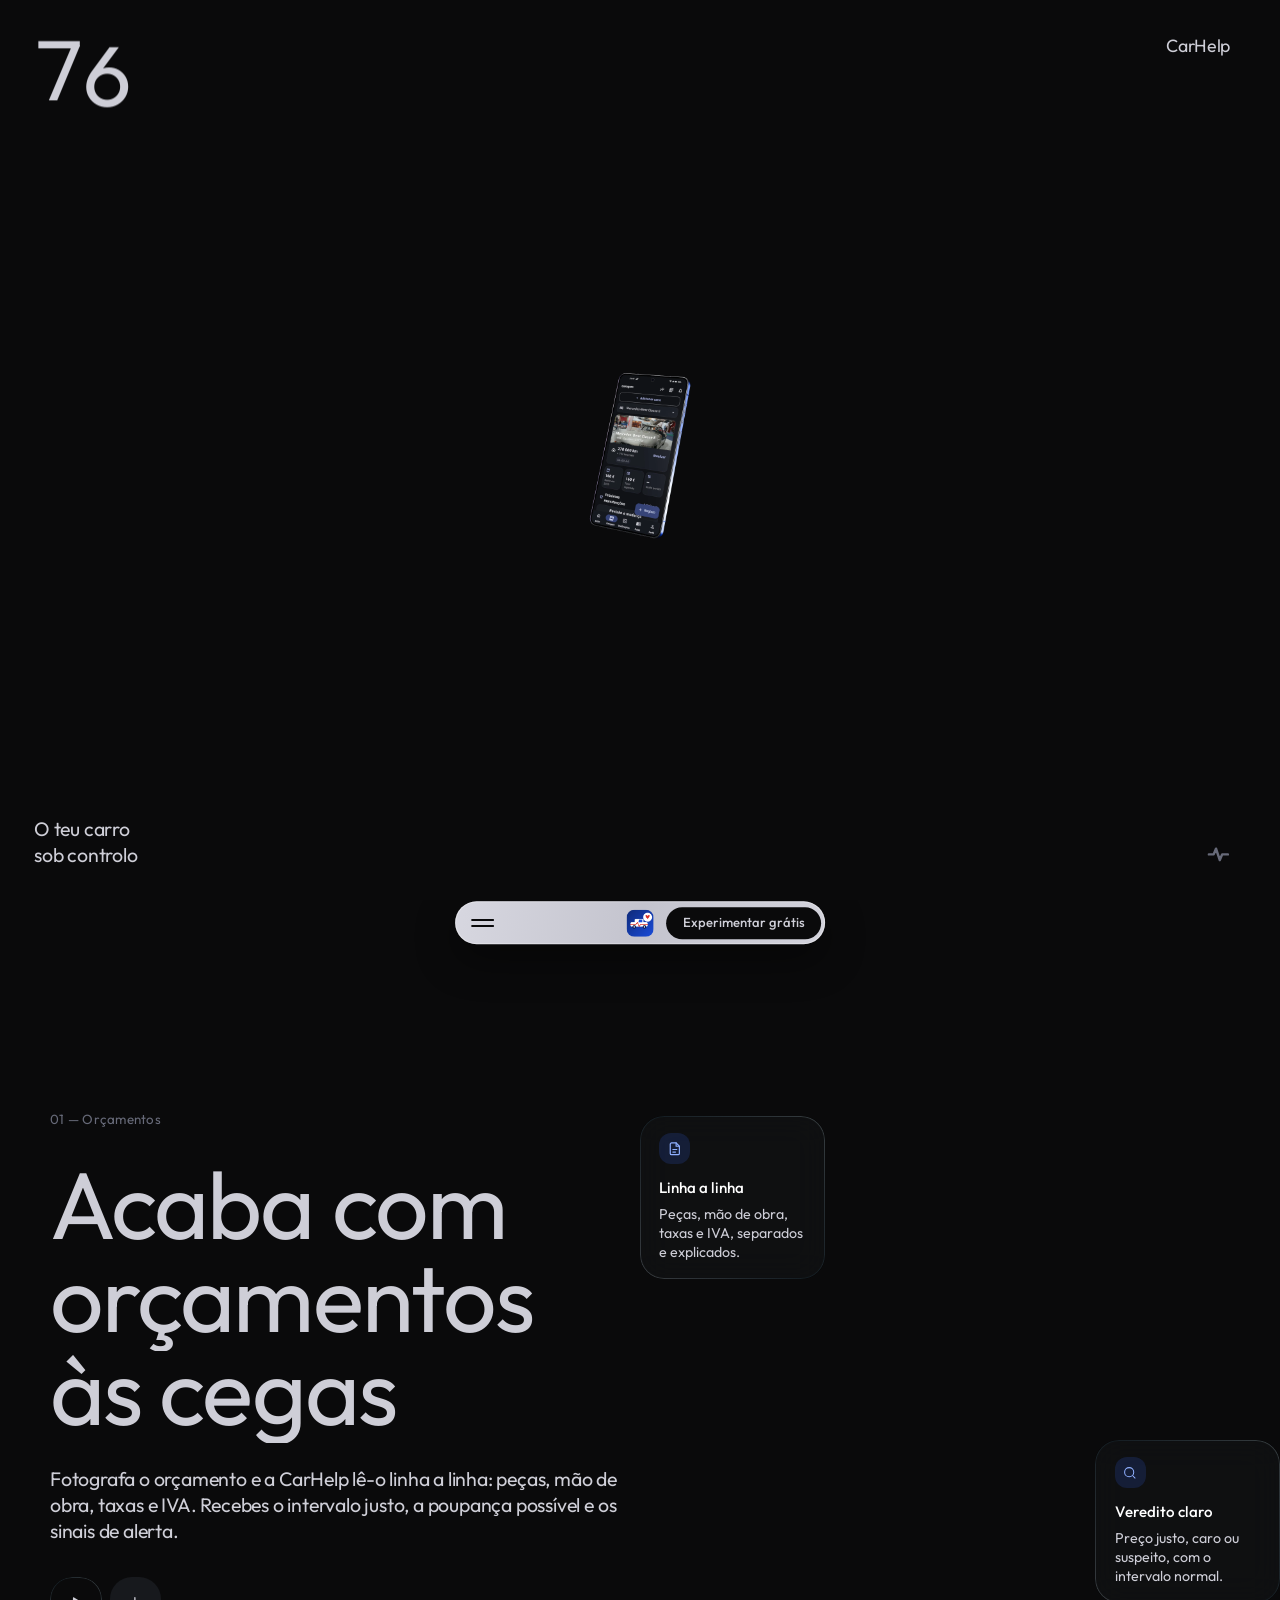
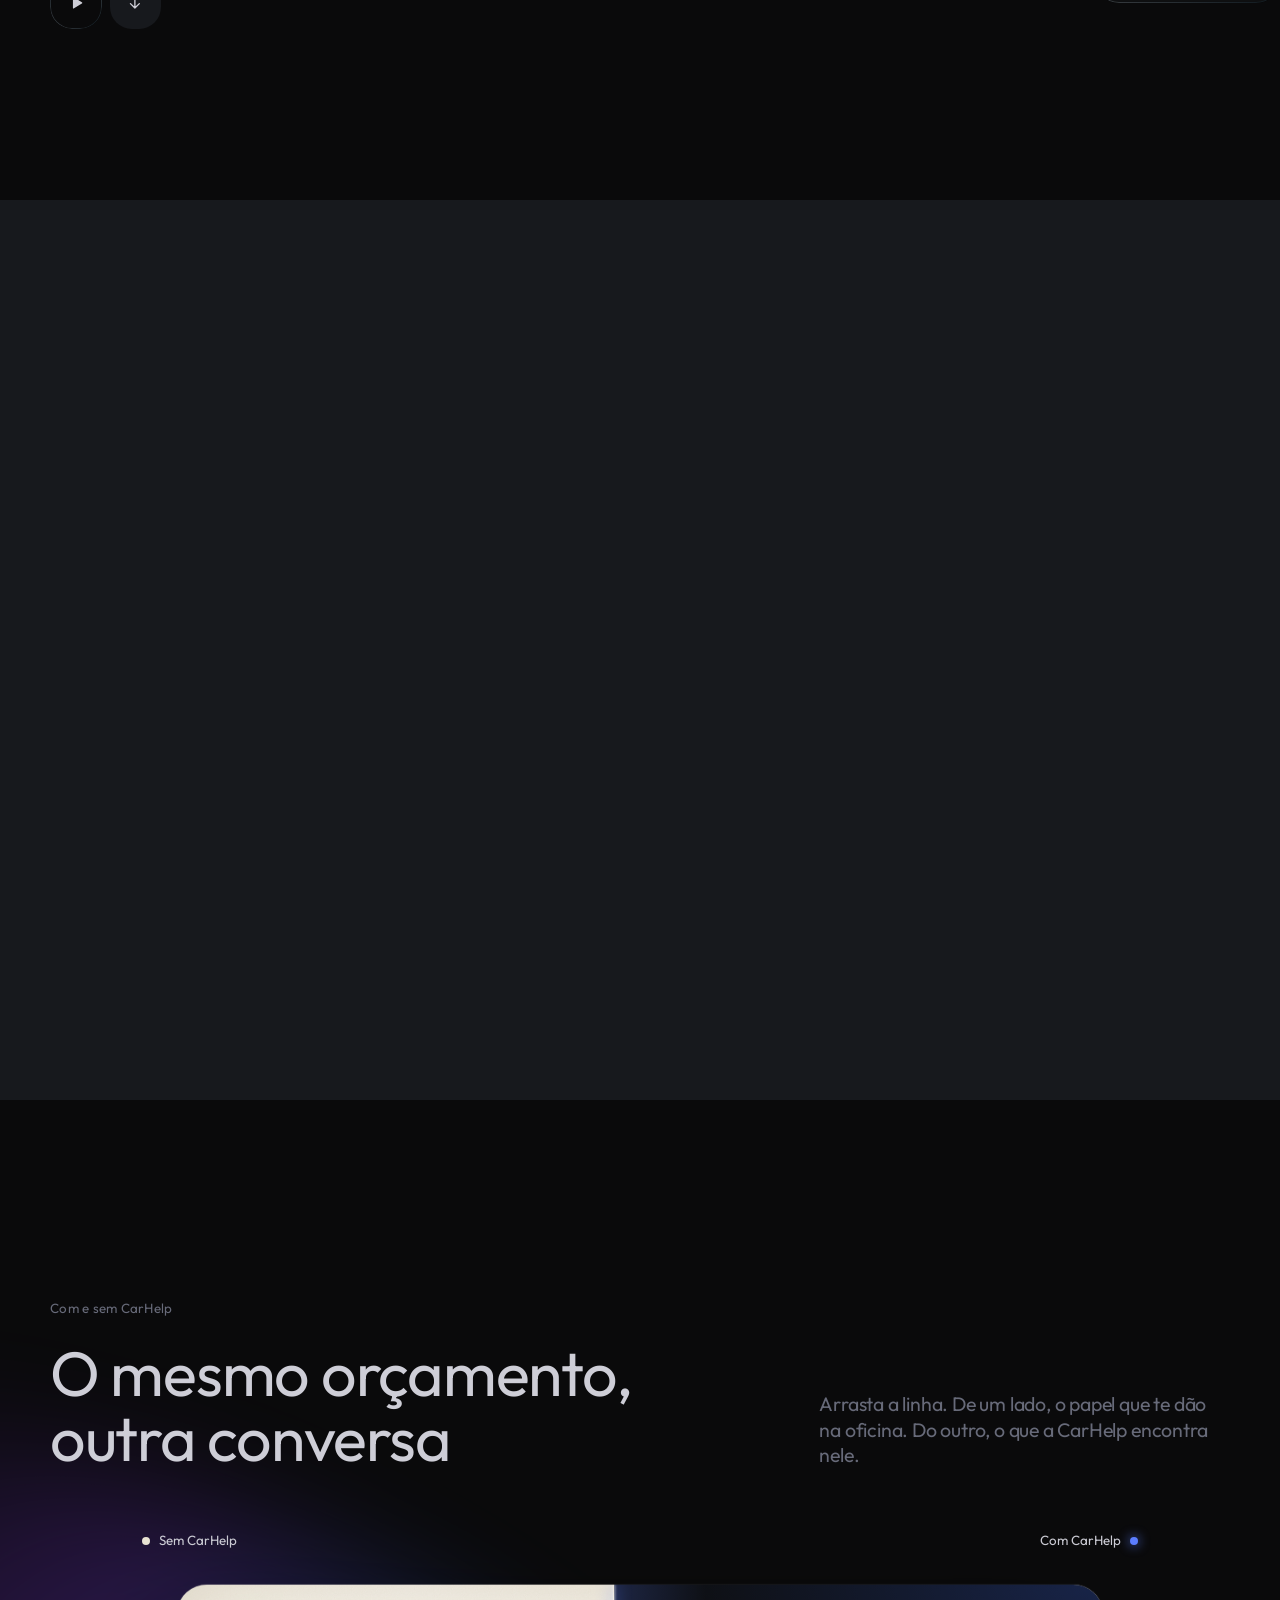
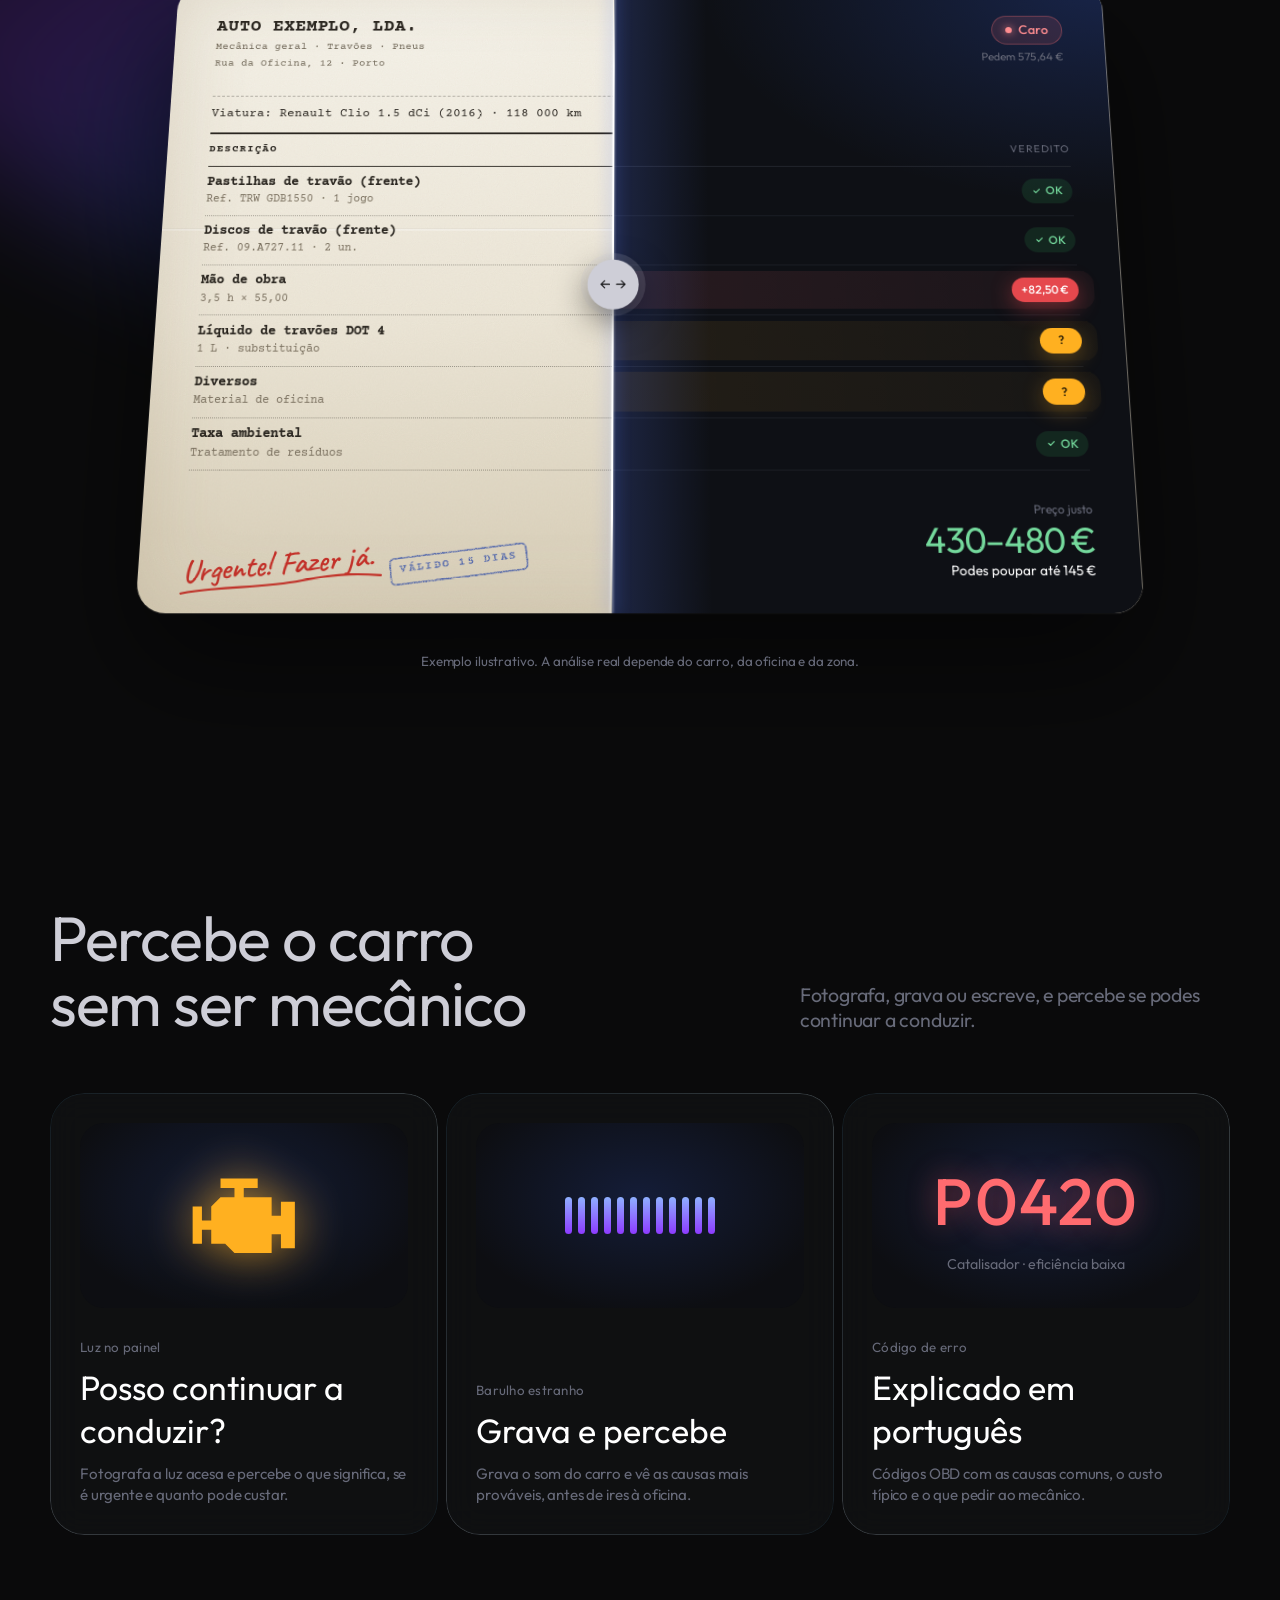
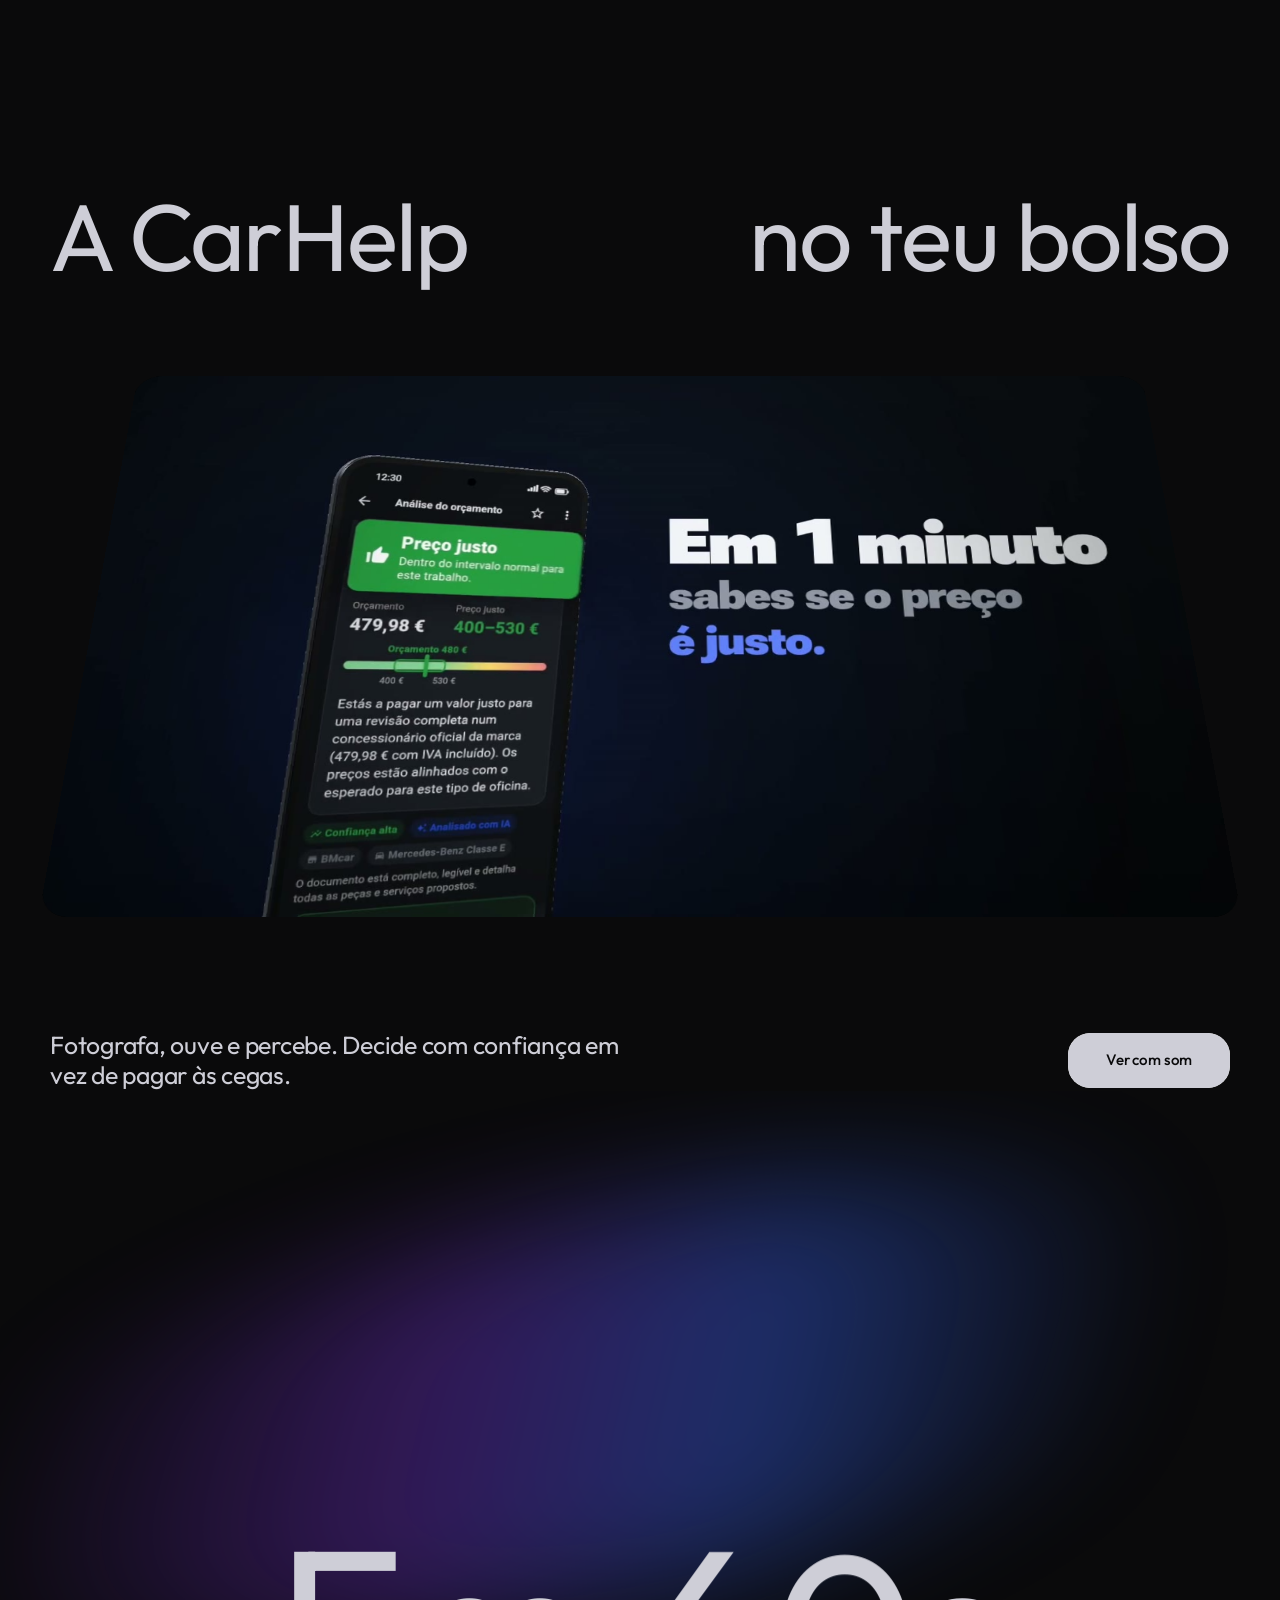
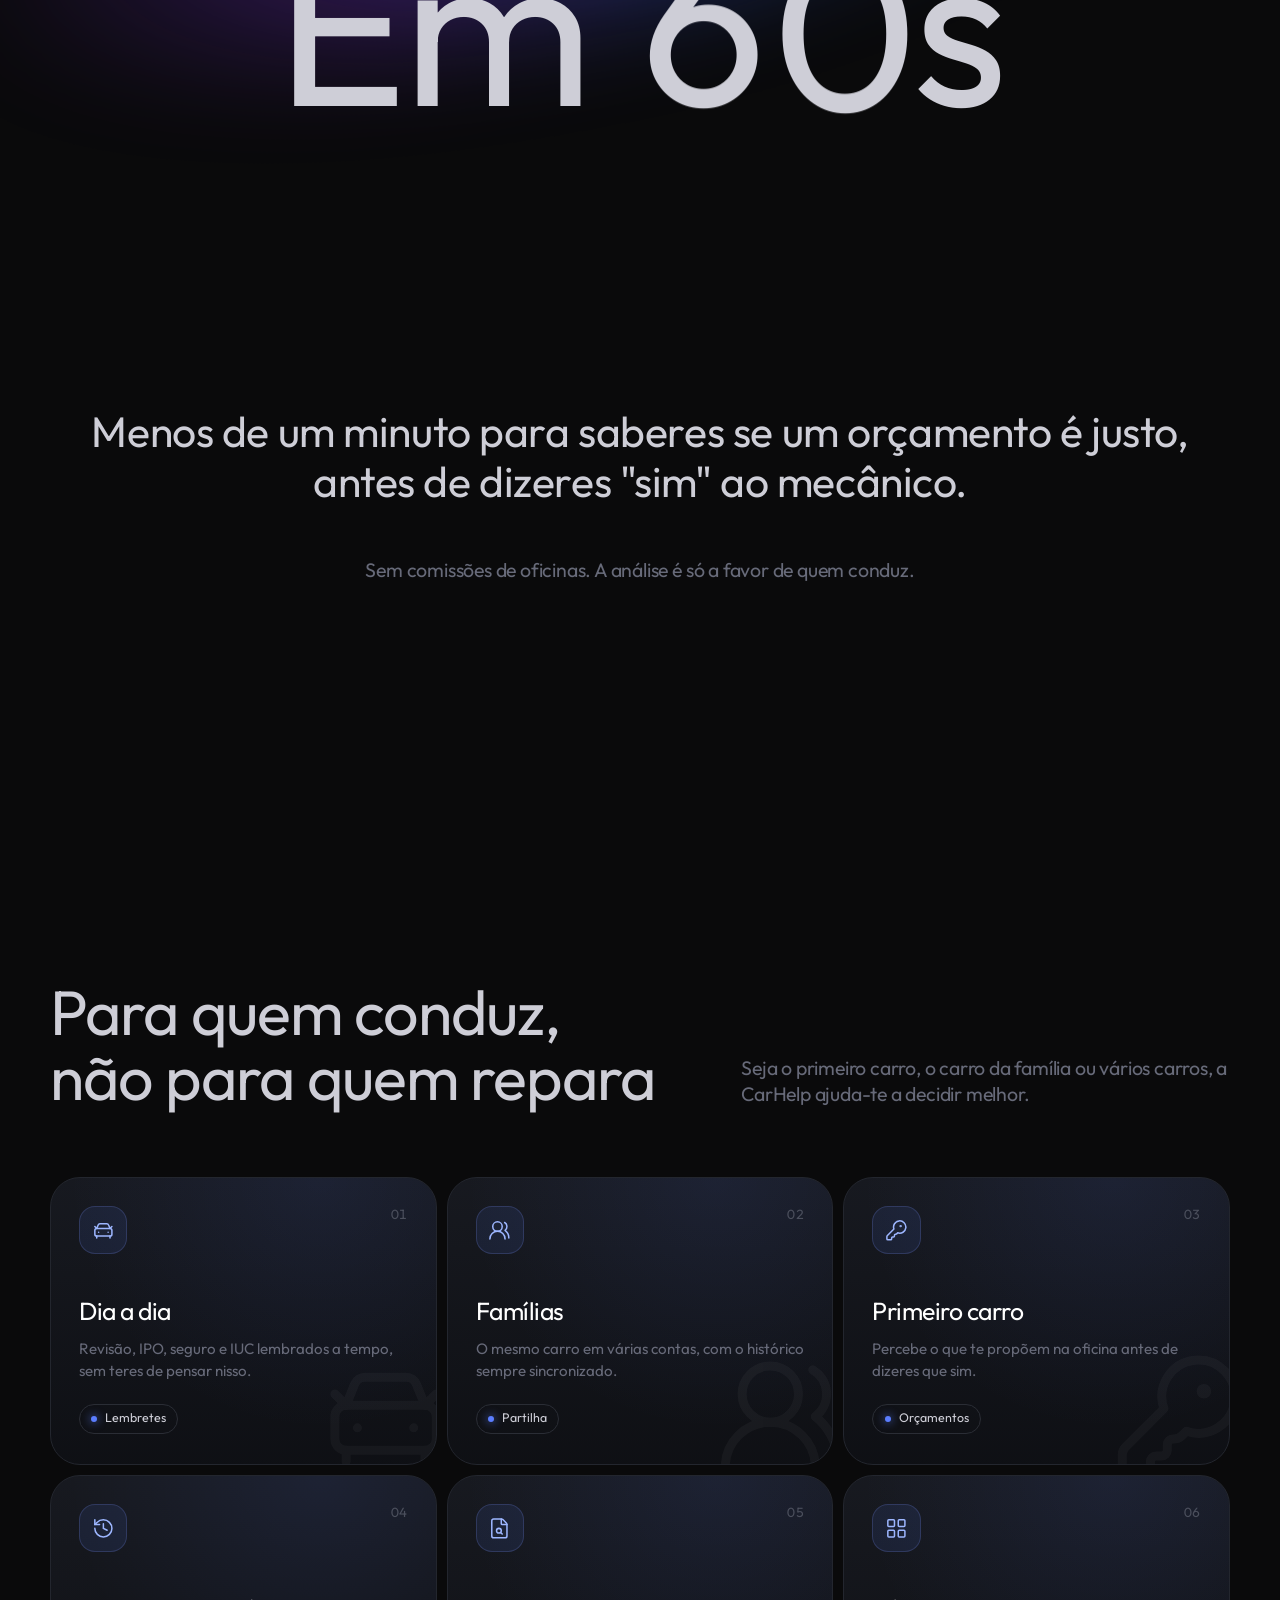
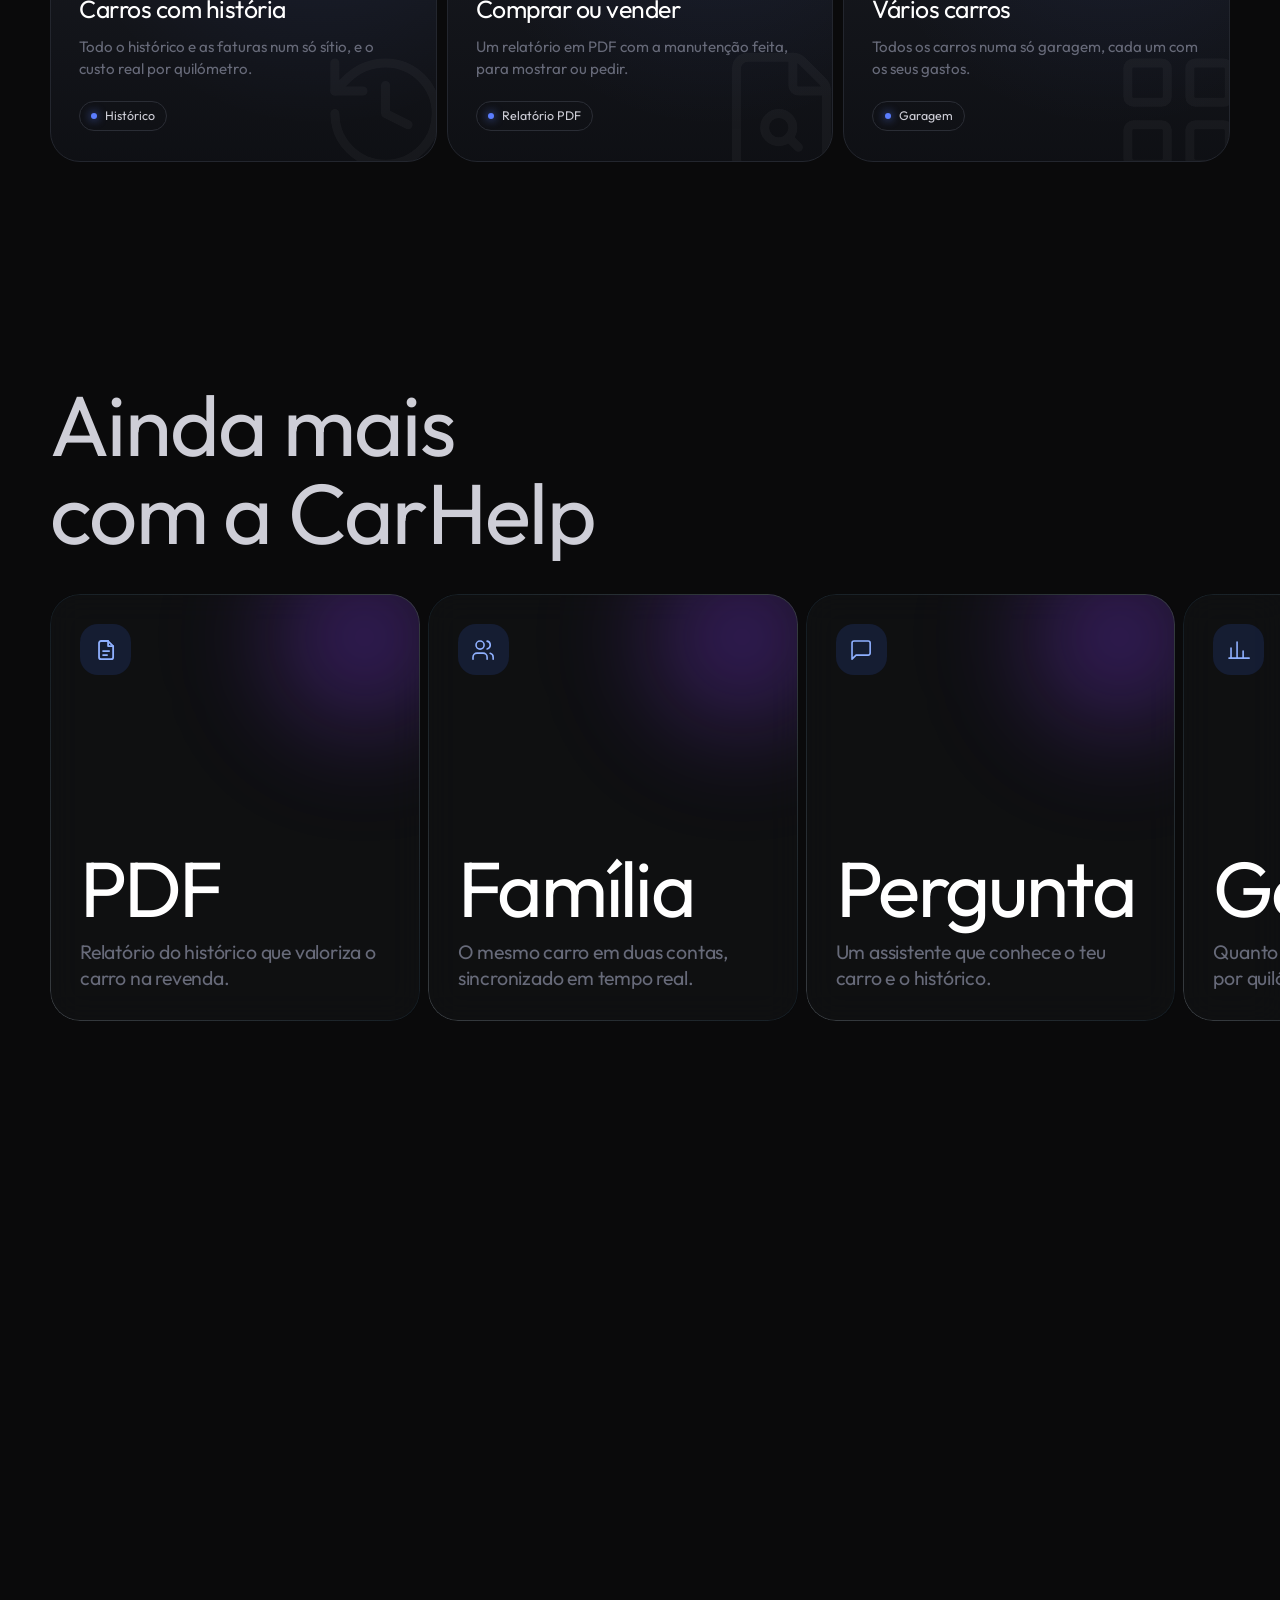
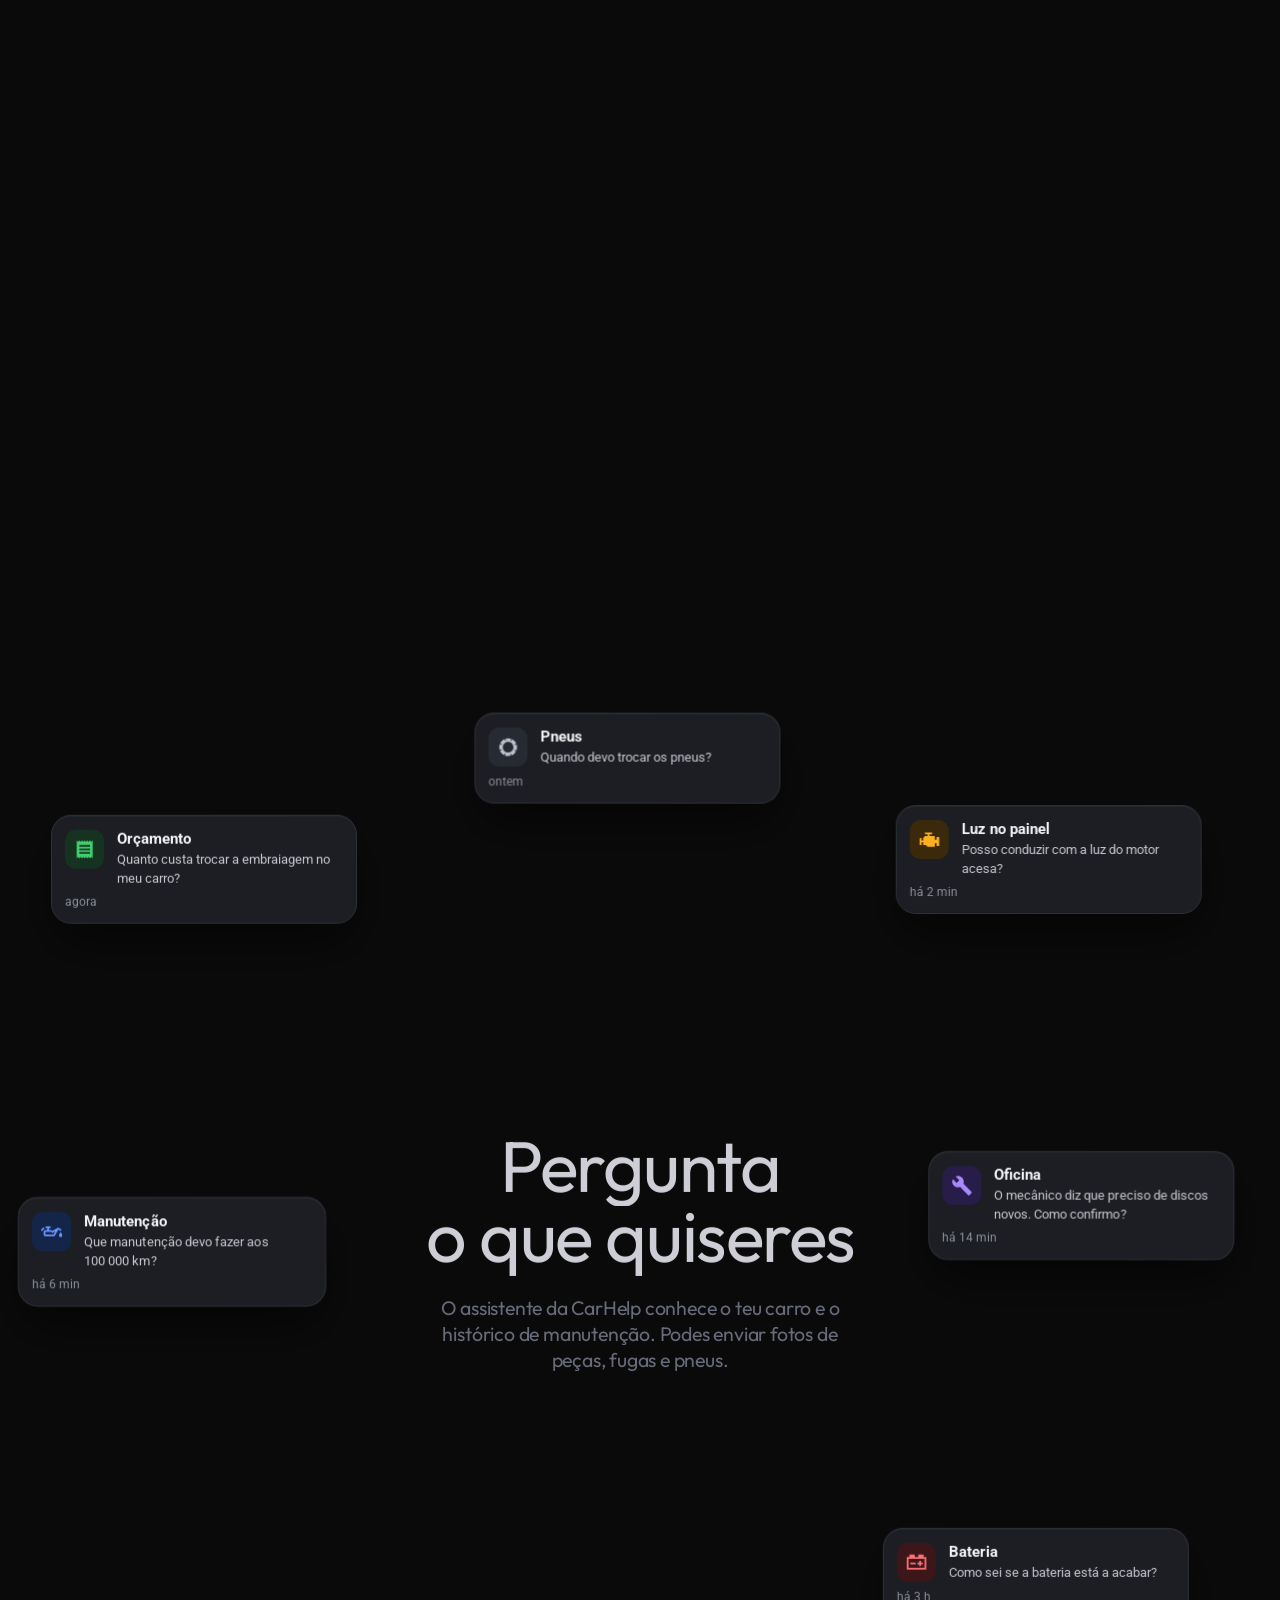
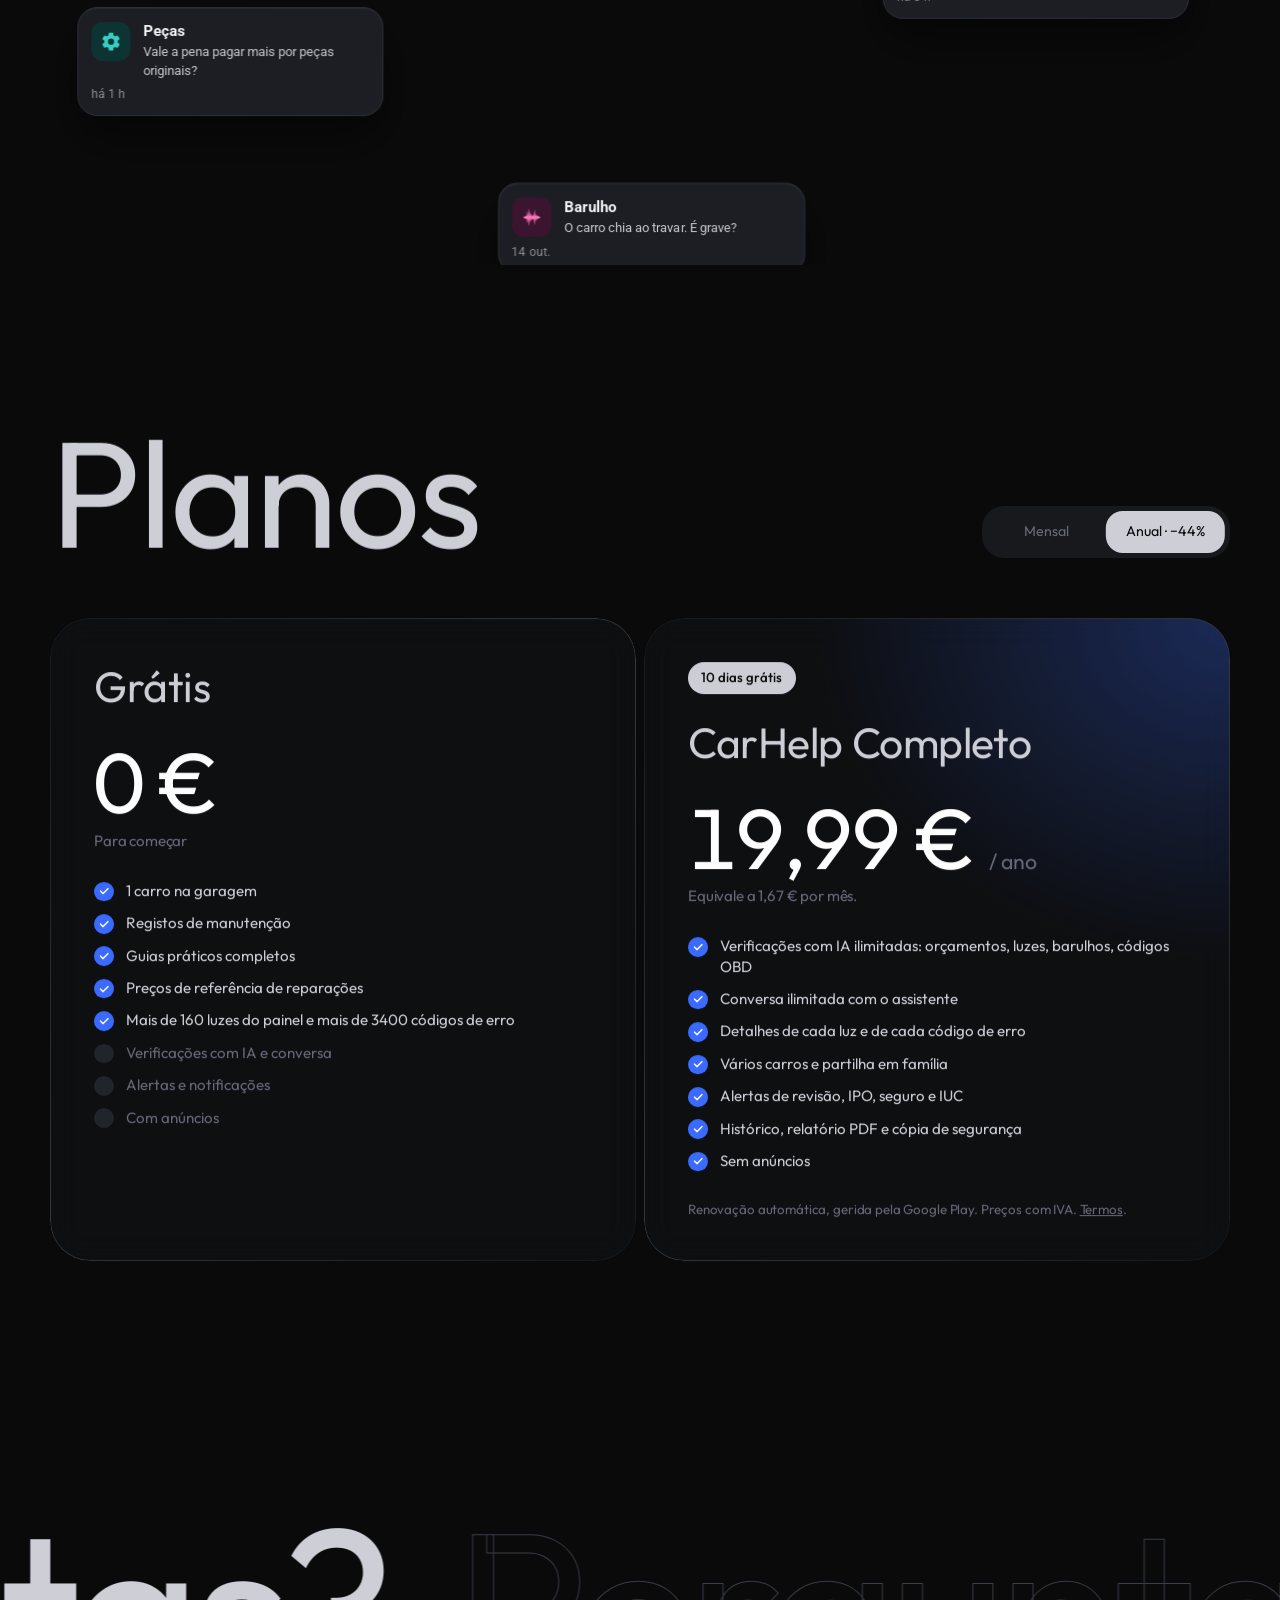
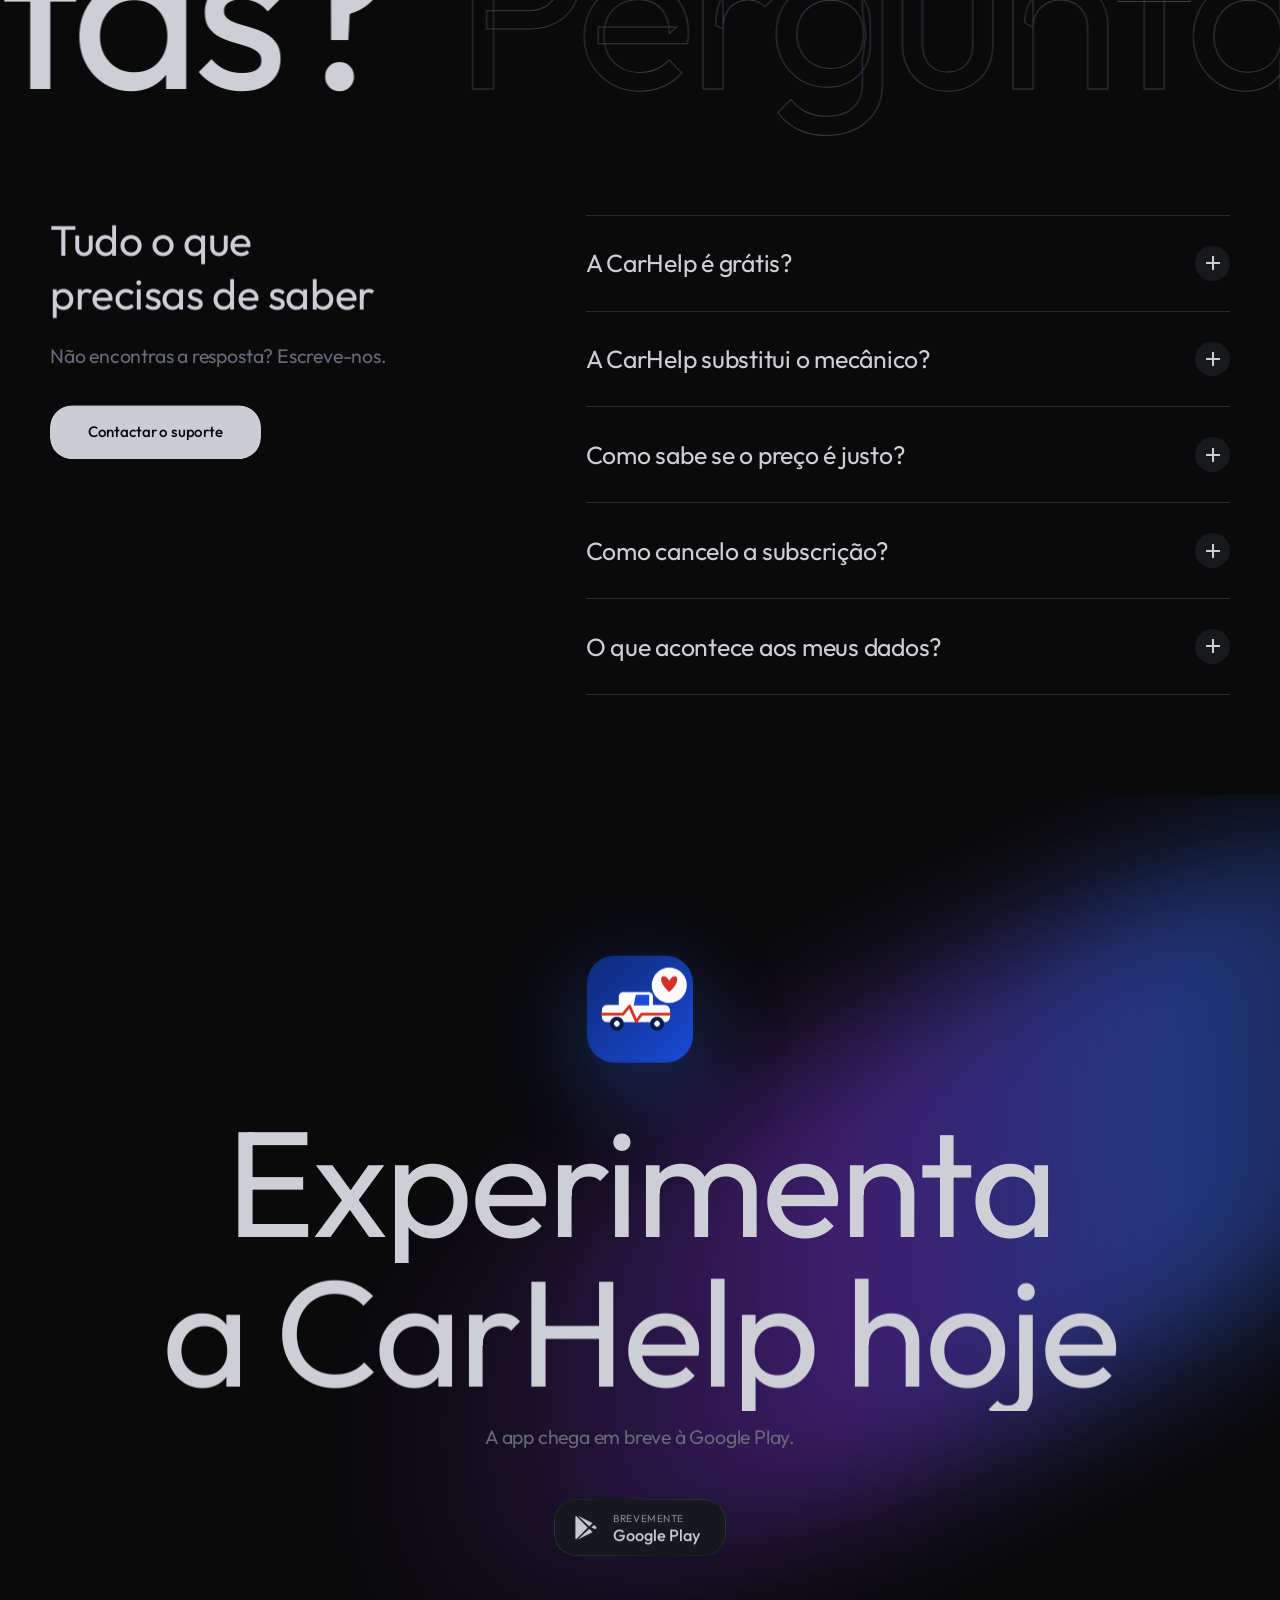
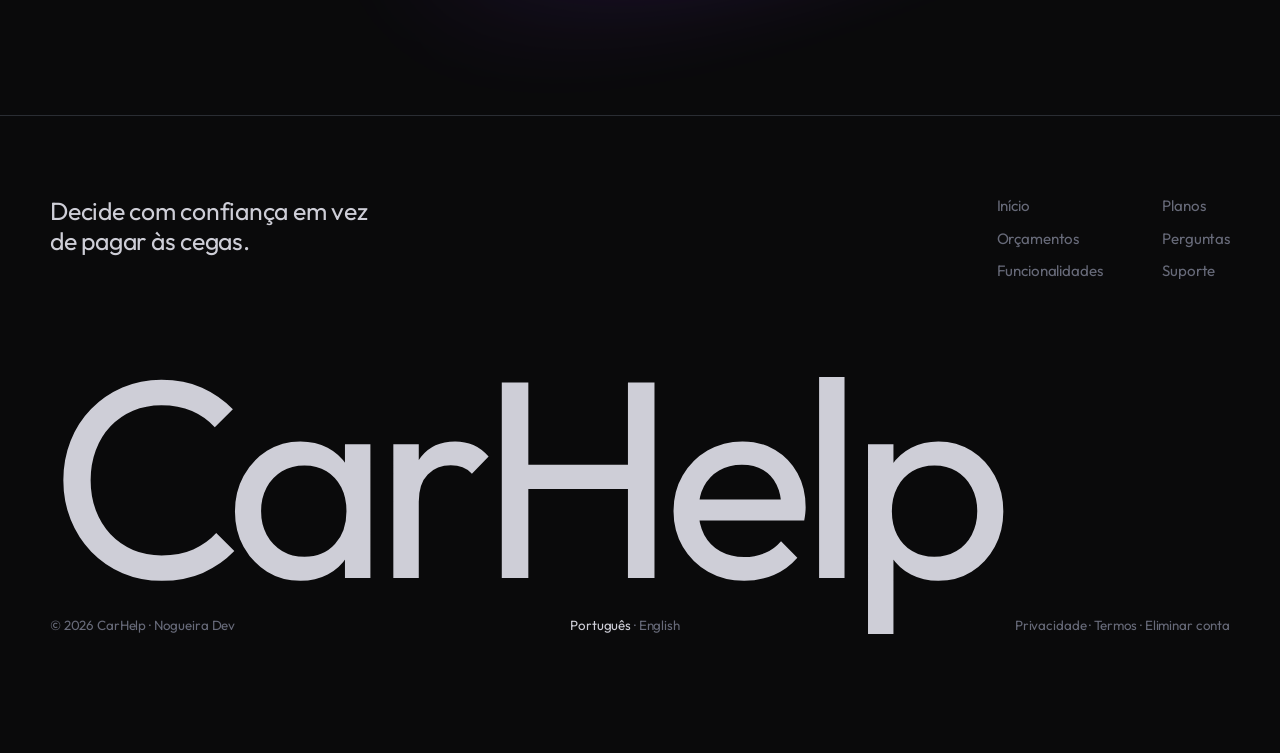
==== commit dfe33124: "Add files via upload" ====
--- a/index.html
+++ b/index.html
@@ -1,483 +1,483 @@
-<!doctype html>
-<html lang="pt-PT" class="no-js">
-<head>
-  <meta charset="utf-8">
-  <meta name="viewport" content="width=device-width, initial-scale=1">
-  <title>CarHelp — Este orçamento é justo?</title>
-  <meta name="description" content="Fotografa o orçamento da oficina e descobre em 1 minuto se o preço é justo. Percebe luzes do painel, barulhos e códigos de erro, e mantém o carro em dia.">
-  <meta name="theme-color" content="#0a0a0b">
-  <link rel="canonical" href="https://carhelp.pt/">
-  <link rel="alternate" hreflang="pt-PT" href="https://carhelp.pt/">
-  <link rel="alternate" hreflang="en" href="https://carhelp.pt/en/">
-  <link rel="alternate" hreflang="x-default" href="https://carhelp.pt/">
-  <script src="lang.js"></script>
-  <link rel="icon" href="favicon.ico" sizes="48x48">
-  <link rel="icon" type="image/png" href="favicon-48x48.png" sizes="48x48">
-  <link rel="icon" type="image/png" href="icon-192.png" sizes="192x192">
-  <link rel="apple-touch-icon" href="apple-touch-icon.png">
-  <meta property="og:type" content="website">
-  <meta property="og:locale" content="pt_PT">
-  <meta property="og:locale:alternate" content="en_GB">
-  <meta property="og:title" content="CarHelp — Este orçamento é justo?">
-  <meta property="og:description" content="Descobre em 1 minuto se o orçamento da oficina é justo. Decide com confiança em vez de pagar às cegas.">
-  <meta property="og:image" content="https://carhelp.pt/media/poster-desktop.jpg">
-  <meta property="og:url" content="https://carhelp.pt/">
-  <meta property="og:site_name" content="CarHelp">
-  <meta name="twitter:card" content="summary_large_image">
-  <link rel="preconnect" href="https://fonts.googleapis.com">
-  <link rel="preconnect" href="https://fonts.gstatic.com" crossorigin>
-  <link href="https://fonts.googleapis.com/css2?family=Caveat:wght@600&family=Courier+Prime:wght@400;700&family=Outfit:wght@300;400;500&family=Roboto:wght@400;500;700&display=swap" rel="stylesheet">
-  <script type="application/ld+json">
-  {"@context":"https://schema.org","@type":"WebSite","name":"CarHelp","alternateName":["CarHelp app","carhelp.pt"],"url":"https://carhelp.pt/","inLanguage":"pt-PT"}
-  </script>
-  <script type="application/ld+json">
-  {"@context":"https://schema.org","@type":"MobileApplication","name":"CarHelp","operatingSystem":"ANDROID","applicationCategory":"AutomotiveApplication","inLanguage":"pt-PT","description":"Fotografa o orçamento da oficina e descobre em 1 minuto se o preço é justo. Percebe luzes do painel, barulhos e códigos de erro, e mantém o carro em dia.","url":"https://carhelp.pt/","image":"https://carhelp.pt/media/app-icon.png","author":{"@type":"Organization","name":"Nogueira Dev"},"offers":{"@type":"Offer","price":"0","priceCurrency":"EUR"}}
-  </script>
-  <link rel="stylesheet" href="site.css">
-  <script>document.documentElement.classList.replace('no-js', 'js');</script>
-  <!-- O endereço da Google Play está em site-config.js (serve as duas línguas). -->
-  <script src="site-config.js"></script>
-</head>
-<body>
-
-  <!-- Ícones -->
-  <svg width="0" height="0" style="position:absolute" aria-hidden="true">
-    <defs>
-      <symbol id="i-down" viewBox="0 0 24 24" fill="none" stroke="currentColor" stroke-width="1.8" stroke-linecap="round" stroke-linejoin="round"><path d="M12 5v14M6 13l6 6 6-6"/></symbol>
-      <symbol id="i-right" viewBox="0 0 24 24" fill="none" stroke="currentColor" stroke-width="1.8" stroke-linecap="round" stroke-linejoin="round"><path d="M5 12h14M13 6l6 6-6 6"/></symbol>
-      <symbol id="i-left" viewBox="0 0 24 24" fill="none" stroke="currentColor" stroke-width="1.8" stroke-linecap="round" stroke-linejoin="round"><path d="M19 12H5M11 6l-6 6 6 6"/></symbol>
-      <symbol id="i-play" viewBox="0 0 24 24" fill="currentColor"><path d="M8 5.5v13a1 1 0 0 0 1.5.86l10.6-6.5a1 1 0 0 0 0-1.72L9.5 4.64A1 1 0 0 0 8 5.5Z"/></symbol>
-      <symbol id="i-close" viewBox="0 0 24 24" fill="none" stroke="currentColor" stroke-width="1.8" stroke-linecap="round"><path d="M6 6l12 12M18 6 6 18"/></symbol>
-      <symbol id="i-menu" viewBox="0 0 24 24" fill="none" stroke="currentColor" stroke-width="1.8" stroke-linecap="round"><path d="M4 9h16M4 15h16"/></symbol>
-      <symbol id="i-globe" viewBox="0 0 24 24" fill="none" stroke="currentColor" stroke-width="1.6" stroke-linecap="round" stroke-linejoin="round"><circle cx="12" cy="12" r="9"/><path d="M3 12h18M12 3a14 14 0 0 1 0 18M12 3a14 14 0 0 0 0 18"/></symbol>
-      <symbol id="i-pulse"viewBox="0 0 24 24" fill="none" stroke="currentColor" stroke-width="2.6" stroke-linecap="round" stroke-linejoin="round"><path d="M2 12h5l2.5-6 4 12 2.5-6H22"/></symbol>
-      <symbol id="i-gplay" viewBox="0 0 24 24" fill="currentColor"><path d="M3.6 1.6a1.3 1.3 0 0 0-.6 1.1v18.6c0 .5.2.9.6 1.1l10.4-10.4L3.6 1.6Zm11.8 9.3 2.9-2.9L5 1.4l10.4 9.5Zm0 2.2L5 22.6l13.3-6.6-2.9-2.9Zm4.9-3.5-3.3 1.9 3.3 1.9 1-.6a1 1 0 0 0 0-1.8l-1-.6Z"/></symbol>
-      <symbol id="i-doc" viewBox="0 0 24 24" fill="none" stroke="currentColor" stroke-width="1.8" stroke-linecap="round" stroke-linejoin="round"><path d="M14 3H7a2 2 0 0 0-2 2v14a2 2 0 0 0 2 2h10a2 2 0 0 0 2-2V8z"/><path d="M14 3v5h5M9 13h6M9 17h4"/></symbol>
-      <symbol id="i-warn" viewBox="0 0 24 24" fill="none" stroke="currentColor" stroke-width="1.8" stroke-linecap="round" stroke-linejoin="round"><path d="M12 9v4M12 17h.01"/><path d="M10.3 3.9 1.8 18a2 2 0 0 0 1.7 3h17a2 2 0 0 0 1.7-3L13.7 3.9a2 2 0 0 0-3.4 0z"/></symbol>
-      <symbol id="i-wave" viewBox="0 0 24 24" fill="none" stroke="currentColor" stroke-width="1.8" stroke-linecap="round"><path d="M12 3v18M8 7v10M4 10v4M16 7v10M20 10v4"/></symbol>
-      <symbol id="i-chip" viewBox="0 0 24 24" fill="none" stroke="currentColor" stroke-width="1.8" stroke-linecap="round" stroke-linejoin="round"><rect x="5" y="5" width="14" height="14" rx="2"/><path d="M9 9h6v6H9zM9 2v3M15 2v3M9 19v3M15 19v3M19 9h3M19 15h3M2 9h3M2 15h3"/></symbol>
-      <symbol id="i-bell" viewBox="0 0 24 24" fill="none" stroke="currentColor" stroke-width="1.8" stroke-linecap="round" stroke-linejoin="round"><path d="M6 8a6 6 0 1 1 12 0c0 7 3 9 3 9H3s3-2 3-9"/><path d="M10.3 21a1.9 1.9 0 0 0 3.4 0"/></symbol>
-      <symbol id="i-car" viewBox="0 0 24 24" fill="none" stroke="currentColor" stroke-width="1.6" stroke-linecap="round" stroke-linejoin="round"><path d="M3 13l2-6a2 2 0 0 1 1.9-1.4h10.2A2 2 0 0 1 19 7l2 6"/><path d="M3 13h18v4H3z"/><circle cx="7" cy="17.5" r="1.8"/><circle cx="17" cy="17.5" r="1.8"/></symbol>
-      <symbol id="i-users" viewBox="0 0 24 24" fill="none" stroke="currentColor" stroke-width="1.6" stroke-linecap="round" stroke-linejoin="round"><path d="M16 21v-2a4 4 0 0 0-4-4H6a4 4 0 0 0-4 4v2"/><circle cx="9" cy="7" r="4"/><path d="M22 21v-2a4 4 0 0 0-3-3.9M16 3.1a4 4 0 0 1 0 7.8"/></symbol>
-      <symbol id="i-key" viewBox="0 0 24 24" fill="none" stroke="currentColor" stroke-width="1.6" stroke-linecap="round" stroke-linejoin="round"><circle cx="7.5" cy="15.5" r="4.5"/><path d="M10.7 12.3 21 2M17 6l3 3M14 9l2 2"/></symbol>
-      <symbol id="i-clock" viewBox="0 0 24 24" fill="none" stroke="currentColor" stroke-width="1.6" stroke-linecap="round"><circle cx="12" cy="12" r="9"/><path d="M12 7v5l3 2"/></symbol>
-      <symbol id="i-search" viewBox="0 0 24 24" fill="none" stroke="currentColor" stroke-width="1.6" stroke-linecap="round"><circle cx="11" cy="11" r="7"/><path d="m20 20-3.5-3.5"/></symbol>
-      <symbol id="i-truck" viewBox="0 0 24 24" fill="none" stroke="currentColor" stroke-width="1.6" stroke-linecap="round" stroke-linejoin="round"><path d="M2 6h11v10H2zM13 10h4l4 4v2h-8z"/><circle cx="6" cy="17.5" r="1.8"/><circle cx="17" cy="17.5" r="1.8"/></symbol>
-      <symbol id="i-chat" viewBox="0 0 24 24" fill="none" stroke="currentColor" stroke-width="1.6" stroke-linecap="round" stroke-linejoin="round"><path d="M21 15a2 2 0 0 1-2 2H7l-4 4V5a2 2 0 0 1 2-2h14a2 2 0 0 1 2 2z"/></symbol>
-      <symbol id="i-chart" viewBox="0 0 24 24" fill="none" stroke="currentColor" stroke-width="1.6" stroke-linecap="round"><path d="M4 20V10M10 20V4M16 20v-7M22 20H2"/></symbol>
-      <symbol id="i-cloud" viewBox="0 0 24 24" fill="none" stroke="currentColor" stroke-width="1.6" stroke-linecap="round" stroke-linejoin="round"><path d="M17.5 19a4.5 4.5 0 0 0 .5-9h-1.3A7 7 0 1 0 4 15.3M12 12v9M8.5 15.5 12 12l3.5 3.5"/></symbol>
-      <symbol id="n-receipt" viewBox="0 0 24 24"><path fill="currentColor" d="m3 22l1.5-1.5L6 22l1.5-1.5L9 22l1.5-1.5L12 22l1.5-1.5L15 22l1.5-1.5L18 22l1.5-1.5L21 22V2l-1.5 1.5L18 2l-1.5 1.5L15 2l-1.5 1.5L12 2l-1.5 1.5L9 2L7.5 3.5L6 2L4.5 3.5L3 2m15 7H6V7h12m0 6H6v-2h12m0 6H6v-2h12z"/></symbol>
-      <symbol id="n-engine" viewBox="0 0 24 24"><path fill="currentColor" d="M7 4v2h3v2H7l-2 2v3H3v-3H1v8h2v-3h2v3h3l2 2h8v-4h2v3h3V9h-3v3h-2V8h-6V6h3V4z"/></symbol>
-      <symbol id="n-oil" viewBox="0 0 24 24"><path fill="currentColor" d="M22 12.5s2 2.17 2 3.5a2 2 0 0 1-2 2a2 2 0 0 1-2-2c0-1.33 2-3.5 2-3.5M6 6h4a1 1 0 0 1 1 1a1 1 0 0 1-1 1H9v2h2c.74 0 1.39.4 1.73 1l6.51-3.76l3.26 1.89c.5.27.64.87.37 1.37c-.28.47-.87.64-1.37.36l-2.1-1.21l-3.65 6.32c-.34.61-1 1.03-1.75 1.03H5a2 2 0 0 1-2-2v-3a2 2 0 0 1 2-2h2V8H6a1 1 0 0 1-1-1a1 1 0 0 1 1-1m-1 6v3h9l2.06-3.57l-3.46 2l-.91-1.43zM.38 9.21L2.09 7.5c.41-.39 1.02-.39 1.41 0s.39 1 0 1.41l-1.71 1.71c-.39.38-1.02.38-1.41 0C0 10.23 0 9.6.38 9.21"/></symbol>
-      <symbol id="n-wrench" viewBox="0 0 24 24"><path fill="currentColor" d="m22.7 19l-9.1-9.1c.9-2.3.4-5-1.5-6.9c-2-2-5-2.4-7.4-1.3L9 6L6 9L1.6 4.7C.4 7.1.9 10.1 2.9 12.1c1.9 1.9 4.6 2.4 6.9 1.5l9.1 9.1c.4.4 1 .4 1.4 0l2.3-2.3c.5-.4.5-1.1.1-1.4"/></symbol>
-      <symbol id="n-cog" viewBox="0 0 24 24"><path fill="currentColor" d="M12 15.5A3.5 3.5 0 0 1 8.5 12A3.5 3.5 0 0 1 12 8.5a3.5 3.5 0 0 1 3.5 3.5a3.5 3.5 0 0 1-3.5 3.5m7.43-2.53c.04-.32.07-.64.07-.97s-.03-.66-.07-1l2.11-1.63c.19-.15.24-.42.12-.64l-2-3.46c-.12-.22-.39-.31-.61-.22l-2.49 1c-.52-.39-1.06-.73-1.69-.98l-.37-2.65A.506.506 0 0 0 14 2h-4c-.25 0-.46.18-.5.42l-.37 2.65c-.63.25-1.17.59-1.69.98l-2.49-1c-.22-.09-.49 0-.61.22l-2 3.46c-.13.22-.07.49.12.64L4.57 11c-.04.34-.07.67-.07 1s.03.65.07.97l-2.11 1.66c-.19.15-.25.42-.12.64l2 3.46c.12.22.39.3.61.22l2.49-1.01c.52.4 1.06.74 1.69.99l.37 2.65c.04.24.25.42.5.42h4c.25 0 .46-.18.5-.42l.37-2.65c.63-.26 1.17-.59 1.69-.99l2.49 1.01c.22.08.49 0 .61-.22l2-3.46c.12-.22.07-.49-.12-.64z"/></symbol>
-      <symbol id="n-battery" viewBox="0 0 24 24"><path fill="currentColor" d="M4 3v3H1v14h22V6h-3V3h-6v3h-4V3zM3 8h18v10H3zm12 2v2h-2v2h2v2h2v-2h2v-2h-2v-2zM5 12v2h6v-2z"/></symbol>
-      <symbol id="n-tire" viewBox="0 0 24 24"><path fill="currentColor" d="m19.66 9.64l-.36-.94l1.86-.7c-.92-2.12-2.56-3.82-4.62-4.86l-.8 1.78l-.92-.42l.8-1.8C14.5 2.26 13.28 2 12 2c-1.06 0-2.08.22-3.04.5l.68 1.84l-.94.36L8 2.84c-2.12.92-3.82 2.56-4.86 4.62l1.78.8l-.42.92l-1.8-.8C2.26 9.5 2 10.72 2 12c0 1.06.22 2.08.5 3.04l1.84-.68l.36.94l-1.86.7c.92 2.12 2.56 3.82 4.62 4.86l.8-1.78l.92.42l-.8 1.8c1.12.44 2.34.7 3.62.7c1.06 0 2.08-.22 3.04-.5l-.68-1.84l.94-.36l.7 1.86c2.12-.92 3.82-2.56 4.86-4.62l-1.78-.8l.42-.92l1.8.8c.44-1.12.7-2.34.7-3.62c0-1.06-.22-2.08-.5-3.04zm-5.36 7.9c-3.06 1.26-6.58-.18-7.84-3.24s.18-6.58 3.24-7.84s6.58.18 7.84 3.24a5.986 5.986 0 0 1-3.24 7.84"/></symbol>
-      <symbol id="n-wave" viewBox="0 0 24 24"><path fill="currentColor" d="m22 12l-2 1l-1 1l-1-1l-1 3l-1-3l-1 8l-1-8l-1 2l-1-2l-1 4l-1-4l-1 9l-1-9l-1 6l-1-6l-1 1l-1-1l-2-1l2-1l1-1l1 1l1-6l1 6l1-9l1 9l1-4l1 4l1-2l1 2l1-8l1 8l1-3l1 3l1-1l1 1z"/></symbol>
-    </defs>
-  </svg>
-
-  <!-- Carregamento -->
-  <div class="loader" id="loader" aria-hidden="true">
-    <div class="ld-count" id="ldCount"><span class="ld-col"></span><span class="ld-col"></span></div>
-    <span class="ld-brand">CarHelp</span>
-    <div class="ld-img" id="ldImg">
-      <img src="media/phone-inicio.webp" alt="">
-      <img src="media/phone-analise.webp" alt="">
-      <img src="media/phone-garagem.webp" alt="">
-    </div>
-    <p class="ld-text"><span class="line"><span>O teu carro</span></span><span class="line"><span>sob controlo</span></span></p>
-    <span class="ld-mark"><svg><use href="#i-pulse"/></svg></span>
-  </div>
-  <div class="curtain" id="curtain" aria-hidden="true"></div>
-
-  <!-- Barra de navegação: cápsula em baixo ao centro que encolhe ao descer e se transforma no menu -->
-  <div class="nav-dim" id="navDim" aria-hidden="true"></div>
-  <nav class="navbar" id="navbar" aria-label="Navegação">
-    <button class="nb-menu" id="nbMenu" type="button" aria-label="Abrir menu" aria-expanded="false" aria-controls="navCard"><i></i><i></i></button>
-    <a class="nb-logo" href="#topo" data-scroll aria-label="CarHelp, voltar ao início"><img src="media/app-icon.png" alt=""></a>
-    <a class="nb-cta" href="#download" data-scroll><span class="l">Experimentar grátis</span><span class="s">Experimentar</span></a>
-  </nav>
-  <div class="nav-card" id="navCard" role="dialog" aria-modal="true" aria-label="Menu" aria-hidden="true">
-    <div class="nc-inner">
-      <div class="nc-top">
-        <div class="nc-links">
-          <a href="#topo" data-scroll data-nav="hero">Início</a>
-          <a href="#orcamentos" data-scroll data-nav="orcamentos">Orçamentos</a>
-          <a href="#garagem" data-scroll data-nav="garagem">Garagem</a>
-          <a href="#planos" data-scroll data-nav="planos">Planos</a>
-          <a href="#perguntas" data-scroll data-nav="perguntas">Perguntas</a>
-        </div>
-        <img class="nc-mark" src="media/app-icon.png" alt="">
-      </div>
-      <hr>
-      <div class="nc-small">
-        <div><a href="mailto:support@carhelp.pt">Suporte</a><a href="termos.html" data-page>Termos de utilização</a><a href="privacidade.html" data-page>Privacidade</a></div>
-        <div><a href="eliminar-conta.html" data-page>Eliminar conta</a><a href="#ajuda" data-scroll>Funcionalidades</a></div>
-      </div>
-      <div class="nc-lang"><span>Idioma</span><div class="nc-seg"><span class="on" lang="pt-PT" aria-current="true">PT</span><a href="en/" hreflang="en" lang="en" data-lang="en" data-page aria-label="English">EN</a></div></div>
-      <a class="nc-cta" href="#download" data-scroll>Experimentar grátis</a>
-    </div>
-  </div>
-  <button class="nc-close" id="ncClose" type="button" aria-label="Fechar menu"><svg><use href="#i-close"/></svg></button>
-
-  <!-- Telemóvel 3D em WebGL que acompanha o scroll (ecrãs reais da app) -->
-  <div class="rig" id="rig" aria-hidden="true"><canvas id="phoneCanvas"></canvas></div>
-
-  <main id="topo">
-
-    <!-- ═══ Hero ═══ -->
-    <section class="hero" data-phone="0">
-      <div class="aurora a1"></div>
-      <div class="top">
-        <h1 class="h1 col-h" data-split>
-          <span class="line"><span>Este</span></span>
-          <span class="line"><span>orçamento</span></span>
-          <span class="line"><span>é <span class="star"><svg><use href="#i-pulse"/></svg></span>justo?</span></span>
-        </h1>
-        <div class="top-r" data-hero-in>
-          <a class="logo" href="#topo" data-scroll><img src="media/app-icon.png" alt="">CarHelp</a>
-          <a class="lang-chip" href="en/" hreflang="en" lang="en" data-lang="en" data-page aria-label="English version"><svg><use href="#i-globe"/></svg>EN</a>
-        </div>
-      </div>
-      <div class="bottom">
-        <div class="col">
-          <p class="p1" data-hero-in>Fotografa o orçamento da oficina e, em 1 minuto, sabes se o preço é justo, o que é urgente e o que perguntar ao mecânico.</p>
-          <div class="actions" data-hero-in>
-            <a class="btn" href="#download" data-scroll><span class="bg"></span>Experimentar grátis</a>
-            <a class="ibtn gborder" href="#orcamentos" data-scroll aria-label="Descer"><span class="fill"></span><svg><use href="#i-down"/></svg></a>
-            <button class="ibtn ink" type="button" data-video aria-label="Ver o vídeo"><span class="fill"></span><svg><use href="#i-play"/></svg></button>
-          </div>
-          <p class="p3 grey note" data-hero-in>* 10 dias grátis · cancelas quando quiseres</p>
-        </div>
-      </div>
-      <div class="m-phone" data-mphone><img src="media/phone-inicio.webp" alt="Ecrã inicial da CarHelp num telemóvel" width="800" height="1200" loading="lazy"></div>
-    </section>
-
-    <!-- ═══ Orçamentos ═══ -->
-    <section class="feature" id="orcamentos" data-phone="1">
-      <div class="copy col">
-        <span class="eyebrow" data-fade>01 — Orçamentos</span>
-        <h2 class="h1 col-h" data-split><span class="line"><span>Acaba com</span></span><span class="line"><span>orçamentos</span></span><span class="line"><span>às cegas</span></span></h2>
-        <p class="p1" data-fade>Fotografa o orçamento e a CarHelp lê-o linha a linha: peças, mão de obra, taxas e IVA. Recebes o intervalo justo, a poupança possível e os sinais de alerta.</p>
-        <div class="row" data-fade>
-          <button class="ibtn gborder" type="button" data-video aria-label="Ver o vídeo"><span class="fill"></span><svg><use href="#i-play"/></svg></button>
-          <a class="ibtn ink" href="#garagem" data-scroll aria-label="Continuar"><span class="fill"></span><svg><use href="#i-down"/></svg></a>
-        </div>
-      </div>
-      <div class="m-phone" data-mphone><img src="media/phone-analise.webp" alt="Análise do orçamento na CarHelp: preço justo, entre 400 e 530 euros" width="800" height="1200" loading="lazy"></div>
-      <div class="callouts">
-        <div class="callout glass c-a" data-pop><i><svg><use href="#i-doc"/></svg></i><b>Linha a linha</b><span>Peças, mão de obra, taxas e IVA, separados e explicados.</span></div>
-        <div class="callout glass c-b" data-pop><i><svg><use href="#i-search"/></svg></i><b>Veredito claro</b><span>Preço justo, caro ou suspeito, com o intervalo normal.</span></div>
-      </div>
-    </section>
-
-    <!-- ═══ Garagem ═══ -->
-    <section class="feature" id="garagem" data-phone="2">
-      <div class="copy col">
-        <span class="eyebrow" data-fade>02 — Garagem</span>
-        <h2 class="h1 col-h" data-split><span class="line"><span>Mantém</span></span><span class="line"><span>o carro</span></span><span class="line"><span>em dia</span></span></h2>
-        <p class="p1" data-fade>Vários carros, histórico com faturas e gastos do ano. A revisão, a inspeção, o seguro e o IUC avisam-te a tempo, por data ou por quilómetros.</p>
-        <div class="tags" data-fade><span class="tag"><i></i>Revisão</span><span class="tag"><i style="background:#3fd27f"></i>IPO</span><span class="tag"><i style="background:#ffb020"></i>Seguro</span><span class="tag"><i style="background:#ff5a5f"></i>IUC</span></div>
-      </div>
-      <div class="m-phone" data-mphone><img src="media/phone-garagem.webp" alt="Garagem da CarHelp com quilómetros, gastos e próximas manutenções" width="800" height="1200" loading="lazy"></div>
-      <div class="callouts">
-        <div class="callout glass c-a" data-pop><i><svg><use href="#i-bell"/></svg></i><b>Lembretes a tempo</b><span>Revisão, IPO, seguro e IUC, por data ou quilómetros.</span></div>
-        <div class="callout glass c-b" data-pop><i><svg><use href="#i-chart"/></svg></i><b>Gastos do ano</b><span>Quanto gastaste e o custo por quilómetro.</span></div>
-      </div>
-    </section>
-
-    <!-- ═══ Com e sem CarHelp: o mesmo orçamento em papel e analisado ═══ -->
-    <section class="vs-sec" id="comparar" data-phone="-1">
-      <div class="aurora a2"></div>
-      <div class="vs-head">
-        <div>
-          <span class="eyebrow" data-fade>Com e sem CarHelp</span>
-          <h2 class="h2" data-split><span class="line"><span>O mesmo orçamento,</span></span><span class="line"><span>outra conversa</span></span></h2>
-        </div>
-        <p class="p1 grey" data-fade>Arrasta a linha. De um lado, o papel que te dão na oficina. Do outro, o que a CarHelp encontra nele.</p>
-      </div>
-      <div class="vs-bar" data-fade><span class="vs-lab vs-lab-l"><i></i>Sem CarHelp</span><span class="vs-lab vs-lab-r">Com CarHelp<i></i></span></div>
-      <div class="vs-wrap">
-        <div class="vs-stage" id="vsStage">
-          <div class="vs-layer vs-paper">
-            <div class="vs-doc">
-              <div class="vs-hd">
-                <div class="vs-co"><b>AUTO EXEMPLO, LDA.</b><span>Mecânica geral · Travões · Pneus</span><span>Rua da Oficina, 12 · Porto</span></div>
-                <div class="vs-no"><b>ORÇAMENTO</b><span>N.º 0347 · 14/10/2026</span></div>
-              </div>
-              <div class="vs-car">Viatura: Renault Clio 1.5 dCi (2016) · 118&nbsp;000&nbsp;km</div>
-              <div class="vs-th"><span>Descrição</span><span>Valor (€)</span></div>
-              <div class="vs-r"><div><b>Pastilhas de travão (frente)</b><small>Ref. TRW GDB1550 · 1 jogo</small></div><span class="vs-v">68,00</span></div>
-              <div class="vs-r"><div><b>Discos de travão (frente)</b><small>Ref. 09.A727.11 · 2 un.</small></div><span class="vs-v">142,00</span></div>
-              <div class="vs-r"><div><b>Mão de obra</b><small>3,5 h × 55,00</small></div><span class="vs-v">192,50</span></div>
-              <div class="vs-r"><div><b>Líquido de travões DOT 4</b><small>1 L · substituição</small></div><span class="vs-v">24,00</span></div>
-              <div class="vs-r"><div><b>Diversos</b><small>Material de oficina</small></div><span class="vs-v">35,00</span></div>
-              <div class="vs-r"><div><b>Taxa ambiental</b><small>Tratamento de resíduos</small></div><span class="vs-v">6,50</span></div>
-              <div class="vs-ft">
-                <div class="vs-note"><span class="vs-scrawl">Urgente! Fazer já.</span><span class="vs-stamp">Válido 15 dias</span></div>
-                <div class="vs-tot"><span>Subtotal <b>468,00</b></span><span>IVA 23% <b>107,64</b></span><span class="vs-total">TOTAL <b>575,64 €</b></span></div>
-              </div>
-            </div>
-          </div>
-          <div class="vs-layer vs-app">
-            <div class="vs-doc">
-              <div class="vs-hd">
-                <div class="vs-ah"><img src="media/app-icon.png" alt=""><div><b>Análise do orçamento</b><span>Renault Clio 1.5 dCi · 2016 · lido em 42 s</span></div></div>
-                <div class="vs-verdict vs-pop" data-reveal><span class="vs-pill">Caro</span><span>Pedem 575,64 €</span></div>
-              </div>
-              <div class="vs-car vs-chips"><span>6 linhas analisadas</span><span class="r">1 cobrança a mais</span><span class="a">2 perguntas a fazer</span></div>
-              <div class="vs-th"><span>O que te cobram</span><span>Veredito</span></div>
-              <div class="vs-r ok" data-reveal><div><b>Pastilhas de travão</b><small>Preço normal: 55–75 €</small></div><span class="vs-c">OK</span></div>
-              <div class="vs-r ok" data-reveal><div><b>Discos de travão</b><small>Dentro do normal: 120–150 €</small></div><span class="vs-c">OK</span></div>
-              <div class="vs-r bad" data-reveal><div><b>Mão de obra</b><small>O normal são 1,5 a 2 h, não 3,5 h</small></div><span class="vs-c">+82,50 €</span></div>
-              <div class="vs-r warn" data-reveal><div><b>Líquido de travões</b><small>Muda-se a cada 2 anos: pergunta quando foi mudado</small></div><span class="vs-c">?</span></div>
-              <div class="vs-r warn" data-reveal><div><b>Diversos</b><small>Sem explicação: pede o detalhe</small></div><span class="vs-c">?</span></div>
-              <div class="vs-r ok" data-reveal><div><b>Taxa ambiental</b><small>Valor habitual</small></div><span class="vs-c">OK</span></div>
-              <div class="vs-ft">
-                <div class="vs-note"><span class="vs-calm vs-pop" data-reveal><i></i>Pode esperar alguns dias: dá tempo para pedir outro orçamento</span></div>
-                <div class="vs-fair vs-pop" data-reveal><span>Preço justo</span><b>430–480 €</b><small>Podes poupar até 145 €</small></div>
-              </div>
-            </div>
-          </div>
-          <div class="vs-handle" id="vsHandle" role="slider" tabindex="0" aria-orientation="horizontal" aria-label="Comparar o orçamento sem e com CarHelp" aria-valuemin="0" aria-valuemax="100" aria-valuenow="50" aria-valuetext="50% com CarHelp">
-            <span class="vs-line"></span>
-            <span class="vs-knob"><svg><use href="#i-left"/></svg><svg><use href="#i-right"/></svg></span>
-          </div>
-        </div>
-      </div>
-      <p class="p3 grey vs-fine" data-fade>Exemplo ilustrativo. A análise real depende do carro, da oficina e da zona.</p>
-    </section>
-
-    <!-- ═══ Percebe o carro ═══ -->
-    <section class="trio-sec" id="ajuda">
-      <div class="head">
-        <h2 class="h2" data-split><span class="line"><span>Percebe o carro</span></span><span class="line"><span>sem ser mecânico</span></span></h2>
-        <p class="p1 grey" data-fade>Fotografa, grava ou escreve, e percebe se podes continuar a conduzir.</p>
-      </div>
-      <div class="trio">
-        <article class="tcard glass" data-card>
-          <div class="tvis vis-light"><svg viewBox="0 0 24 24" aria-hidden="true"><path fill="currentColor" d="M7 4v2h3v2H7l-2 2v3H3v-3H1v8h2v-3h2v3h3l2 2h8v-4h2v3h3V9h-3v3h-2V8h-6V6h3V4z"/></svg></div>
-          <div><span class="eyebrow">Luz no painel</span><h3 class="h4">Posso continuar a conduzir?</h3><p class="p2 grey">Fotografa a luz acesa e percebe o que significa, se é urgente e quanto pode custar.</p></div>
-        </article>
-        <article class="tcard glass" data-card>
-          <div class="tvis vis-wave" aria-hidden="true"><i></i><i></i><i></i><i></i><i></i><i></i><i></i><i></i><i></i><i></i><i></i><i></i></div>
-          <div><span class="eyebrow">Barulho estranho</span><h3 class="h4">Grava e percebe</h3><p class="p2 grey">Grava o som do carro e vê as causas mais prováveis, antes de ires à oficina.</p></div>
-        </article>
-        <article class="tcard glass" data-card>
-          <div class="tvis vis-code" aria-hidden="true"><b>P0420</b><span>Catalisador · eficiência baixa</span></div>
-          <div><span class="eyebrow">Código de erro</span><h3 class="h4">Explicado em português</h3><p class="p2 grey">Códigos OBD com as causas comuns, o custo típico e o que pedir ao mecânico.</p></div>
-        </article>
-      </div>
-    </section>
-
-    <!-- ═══ Vídeo num cartão grande ═══ -->
-    <section class="media-sec" data-phone="-1">
-      <div class="heads">
-        <h2 class="h1 media-h" data-split><span class="line"><span>A CarHelp</span></span></h2>
-        <h2 class="h1 media-h ta-r" data-split><span class="line"><span>no teu bolso</span></span></h2>
-      </div>
-      <div class="media-wrap">
-        <div class="media-card" id="mediaCard">
-          <video src="media/carhelp-desktop.mp4" muted loop playsinline preload="none" poster="media/poster-desktop.jpg" data-lazyplay></video>
-        </div>
-        <div class="media-foot">
-          <p class="h5">Fotografa, ouve e percebe. Decide com confiança em vez de pagar às cegas.</p>
-          <button class="btn" type="button" data-video><span class="bg"></span>Ver com som</button>
-        </div>
-      </div>
-    </section>
-
-    <!-- ═══ Estatística ═══ -->
-    <section class="stats" data-phone="-1">
-      <div class="aurora a3"></div>
-      <h3 class="h0" style="position:relative">Em <span class="odo" data-odo="60"></span>s</h3>
-      <p class="h3" data-fade style="position:relative">Menos de um minuto para saberes se um orçamento é justo, <br class="br-d">antes de dizeres "sim" ao mecânico.</p>
-      <p class="p1 grey" data-fade style="position:relative">Sem comissões de oficinas. A análise é só a favor de quem conduz.</p>
-    </section>
-
-    <!-- ═══ Para quem é ═══ -->
-    <section class="who" data-phone="-1">
-      <div class="intro">
-        <h2 class="h2" data-split><span class="line"><span>Para quem conduz,</span></span><span class="line"><span>não para quem repara</span></span></h2>
-        <p class="p1 grey" data-fade>Seja o primeiro carro, o carro da família ou vários carros, a CarHelp ajuda-te a decidir melhor.</p>
-      </div>
-      <div class="who-grid">
-        <article class="who-card" data-card>
-          <div class="wc-top"><span class="wc-ic"><svg viewBox="0 0 24 24" fill="none" stroke="currentColor" stroke-width="1.6" stroke-linecap="round" stroke-linejoin="round" aria-hidden="true"><path d="m21 8l-2 2l-1.5-3.7A2 2 0 0 0 15.646 5H8.4a2 2 0 0 0-1.903 1.257L5 10L3 8m4 6h.01M17 14h.01"/><rect width="18" height="8" x="3" y="10" rx="2"/><path d="M5 18v2m14-2v2"/></svg></span><span class="wc-n">01</span></div>
-          <div class="wc-body"><h3 class="wc-t">Dia a dia</h3><p class="wc-d">Revisão, IPO, seguro e IUC lembrados a tempo, sem teres de pensar nisso.</p><span class="wc-tag">Lembretes</span></div>
-          <span class="wc-ghost" aria-hidden="true"><svg viewBox="0 0 24 24" fill="none" stroke="currentColor" stroke-width="1.6" stroke-linecap="round" stroke-linejoin="round" aria-hidden="true"><path d="m21 8l-2 2l-1.5-3.7A2 2 0 0 0 15.646 5H8.4a2 2 0 0 0-1.903 1.257L5 10L3 8m4 6h.01M17 14h.01"/><rect width="18" height="8" x="3" y="10" rx="2"/><path d="M5 18v2m14-2v2"/></svg></span>
-        </article>
-        <article class="who-card" data-card>
-          <div class="wc-top"><span class="wc-ic"><svg viewBox="0 0 24 24" fill="none" stroke="currentColor" stroke-width="1.6" stroke-linecap="round" stroke-linejoin="round" aria-hidden="true"><path d="M18 21a8 8 0 0 0-16 0"/><circle cx="10" cy="8" r="5"/><path d="M22 20c0-3.37-2-6.5-4-8a5 5 0 0 0-.45-8.3"/></svg></span><span class="wc-n">02</span></div>
-          <div class="wc-body"><h3 class="wc-t">Famílias</h3><p class="wc-d">O mesmo carro em várias contas, com o histórico sempre sincronizado.</p><span class="wc-tag">Partilha</span></div>
-          <span class="wc-ghost" aria-hidden="true"><svg viewBox="0 0 24 24" fill="none" stroke="currentColor" stroke-width="1.6" stroke-linecap="round" stroke-linejoin="round" aria-hidden="true"><path d="M18 21a8 8 0 0 0-16 0"/><circle cx="10" cy="8" r="5"/><path d="M22 20c0-3.37-2-6.5-4-8a5 5 0 0 0-.45-8.3"/></svg></span>
-        </article>
-        <article class="who-card" data-card>
-          <div class="wc-top"><span class="wc-ic"><svg viewBox="0 0 24 24" fill="none" stroke="currentColor" stroke-width="1.6" stroke-linecap="round" stroke-linejoin="round" aria-hidden="true"><path d="M2.586 17.414A2 2 0 0 0 2 18.828V21a1 1 0 0 0 1 1h3a1 1 0 0 0 1-1v-1a1 1 0 0 1 1-1h1a1 1 0 0 0 1-1v-1a1 1 0 0 1 1-1h.172a2 2 0 0 0 1.414-.586l.814-.814a6.5 6.5 0 1 0-4-4z"/><circle cx="16.5" cy="7.5" r=".5" fill="currentColor"/></svg></span><span class="wc-n">03</span></div>
-          <div class="wc-body"><h3 class="wc-t">Primeiro carro</h3><p class="wc-d">Percebe o que te propõem na oficina antes de dizeres que sim.</p><span class="wc-tag">Orçamentos</span></div>
-          <span class="wc-ghost" aria-hidden="true"><svg viewBox="0 0 24 24" fill="none" stroke="currentColor" stroke-width="1.6" stroke-linecap="round" stroke-linejoin="round" aria-hidden="true"><path d="M2.586 17.414A2 2 0 0 0 2 18.828V21a1 1 0 0 0 1 1h3a1 1 0 0 0 1-1v-1a1 1 0 0 1 1-1h1a1 1 0 0 0 1-1v-1a1 1 0 0 1 1-1h.172a2 2 0 0 0 1.414-.586l.814-.814a6.5 6.5 0 1 0-4-4z"/><circle cx="16.5" cy="7.5" r=".5" fill="currentColor"/></svg></span>
-        </article>
-        <article class="who-card" data-card>
-          <div class="wc-top"><span class="wc-ic"><svg viewBox="0 0 24 24" fill="none" stroke="currentColor" stroke-width="1.6" stroke-linecap="round" stroke-linejoin="round" aria-hidden="true"><path d="M3 12a9 9 0 1 0 9-9a9.75 9.75 0 0 0-6.74 2.74L3 8"/><path d="M3 3v5h5m4-1v5l4 2"/></svg></span><span class="wc-n">04</span></div>
-          <div class="wc-body"><h3 class="wc-t">Carros com história</h3><p class="wc-d">Todo o histórico e as faturas num só sítio, e o custo real por quilómetro.</p><span class="wc-tag">Histórico</span></div>
-          <span class="wc-ghost" aria-hidden="true"><svg viewBox="0 0 24 24" fill="none" stroke="currentColor" stroke-width="1.6" stroke-linecap="round" stroke-linejoin="round" aria-hidden="true"><path d="M3 12a9 9 0 1 0 9-9a9.75 9.75 0 0 0-6.74 2.74L3 8"/><path d="M3 3v5h5m4-1v5l4 2"/></svg></span>
-        </article>
-        <article class="who-card" data-card>
-          <div class="wc-top"><span class="wc-ic"><svg viewBox="0 0 24 24" fill="none" stroke="currentColor" stroke-width="1.6" stroke-linecap="round" stroke-linejoin="round" aria-hidden="true"><path d="M6 22a2 2 0 0 1-2-2V4a2 2 0 0 1 2-2h8a2.4 2.4 0 0 1 1.704.706l3.588 3.588A2.4 2.4 0 0 1 20 8v12a2 2 0 0 1-2 2z"/><path d="M14 2v5a1 1 0 0 0 1 1h5"/><circle cx="11.5" cy="14.5" r="2.5"/><path d="M13.3 16.3L15 18"/></svg></span><span class="wc-n">05</span></div>
-          <div class="wc-body"><h3 class="wc-t">Comprar ou vender</h3><p class="wc-d">Um relatório em PDF com a manutenção feita, para mostrar ou pedir.</p><span class="wc-tag">Relatório PDF</span></div>
-          <span class="wc-ghost" aria-hidden="true"><svg viewBox="0 0 24 24" fill="none" stroke="currentColor" stroke-width="1.6" stroke-linecap="round" stroke-linejoin="round" aria-hidden="true"><path d="M6 22a2 2 0 0 1-2-2V4a2 2 0 0 1 2-2h8a2.4 2.4 0 0 1 1.704.706l3.588 3.588A2.4 2.4 0 0 1 20 8v12a2 2 0 0 1-2 2z"/><path d="M14 2v5a1 1 0 0 0 1 1h5"/><circle cx="11.5" cy="14.5" r="2.5"/><path d="M13.3 16.3L15 18"/></svg></span>
-        </article>
-        <article class="who-card" data-card>
-          <div class="wc-top"><span class="wc-ic"><svg viewBox="0 0 24 24" fill="none" stroke="currentColor" stroke-width="1.6" stroke-linecap="round" stroke-linejoin="round" aria-hidden="true"><rect width="7" height="7" x="3" y="3" rx="1"/><rect width="7" height="7" x="14" y="3" rx="1"/><rect width="7" height="7" x="14" y="14" rx="1"/><rect width="7" height="7" x="3" y="14" rx="1"/></svg></span><span class="wc-n">06</span></div>
-          <div class="wc-body"><h3 class="wc-t">Vários carros</h3><p class="wc-d">Todos os carros numa só garagem, cada um com os seus gastos.</p><span class="wc-tag">Garagem</span></div>
-          <span class="wc-ghost" aria-hidden="true"><svg viewBox="0 0 24 24" fill="none" stroke="currentColor" stroke-width="1.6" stroke-linecap="round" stroke-linejoin="round" aria-hidden="true"><rect width="7" height="7" x="3" y="3" rx="1"/><rect width="7" height="7" x="14" y="3" rx="1"/><rect width="7" height="7" x="14" y="14" rx="1"/><rect width="7" height="7" x="3" y="14" rx="1"/></svg></span>
-        </article>
-      </div>
-    </section>
-
-    <!-- ═══ Ainda mais ═══ -->
-    <section class="more" data-phone="-1">
-     <div class="pinbox">
-      <div class="head">
-        <h2 class="h2" data-split><span class="line"><span>Ainda mais</span></span><span class="line"><span>com a CarHelp</span></span></h2>
-        <p class="p1 grey more-hint"><span class="hint-m">Desliza para o lado para ver mais.</span></p>
-      </div>
-      <div class="track" id="track">
-        <div class="mcard glass"><span class="glow"></span><div class="icon"><svg><use href="#i-doc"/></svg></div><div><div class="big">PDF</div><p class="p1 grey" style="margin-top:12px">Relatório do histórico que valoriza o carro na revenda.</p></div></div>
-        <div class="mcard glass"><span class="glow"></span><div class="icon"><svg><use href="#i-users"/></svg></div><div><div class="big">Família</div><p class="p1 grey" style="margin-top:12px">O mesmo carro em duas contas, sincronizado em tempo real.</p></div></div>
-        <div class="mcard glass"><span class="glow"></span><div class="icon"><svg><use href="#i-chat"/></svg></div><div><div class="big">Pergunta</div><p class="p1 grey" style="margin-top:12px">Um assistente que conhece o teu carro e o histórico.</p></div></div>
-        <div class="mcard glass"><span class="glow"></span><div class="icon"><svg><use href="#i-chart"/></svg></div><div><div class="big">Gastos</div><p class="p1 grey" style="margin-top:12px">Quanto gastaste este ano e o custo por quilómetro.</p></div></div>
-        <div class="mcard glass"><span class="glow"></span><div class="icon"><svg><use href="#i-search"/></svg></div><div><div class="big">Comparar</div><p class="p1 grey" style="margin-top:12px">Dois orçamentos lado a lado, para escolheres melhor.</p></div></div>
-        <div class="mcard glass"><span class="glow"></span><div class="icon"><svg><use href="#i-cloud"/></svg></div><div><div class="big">Cópia</div><p class="p1 grey" style="margin-top:12px">Exporta ou elimina os teus dados quando quiseres.</p></div></div>
-      </div>
-     </div>
-    </section>
-
-    <!-- ═══ Pergunta o que quiseres: as perguntas aparecem como notificações da app ═══ -->
-    <section class="ask" id="perguntar" data-phone="-1">
-      <div class="ask-copy">
-        <h2 class="h1 ask-h" data-split><span class="line"><span>Pergunta</span></span><span class="line"><span>o que quiseres</span></span></h2>
-        <p class="p1 grey" data-fade>O assistente da CarHelp conhece o teu carro e o histórico de manutenção. Podes enviar fotos de peças, fugas e pneus.</p>
-      </div>
-      <div class="nf-field" id="nfField" aria-label="Exemplos de perguntas ao assistente">
-        <div class="nf-wrap"><article class="nf" data-tone="green"><span class="nf-ic"><svg><use href="#n-receipt"/></svg></span><div class="nf-tx"><b>Orçamento</b><p>Quanto custa trocar a embraiagem no meu carro?</p></div><time>agora</time></article></div>
-        <div class="nf-wrap"><article class="nf" data-tone="amber"><span class="nf-ic"><svg><use href="#n-engine"/></svg></span><div class="nf-tx"><b>Luz no painel</b><p>Posso conduzir com a luz do motor acesa?</p></div><time>há 2 min</time></article></div>
-        <div class="nf-wrap"><article class="nf" data-tone="blue"><span class="nf-ic"><svg><use href="#n-oil"/></svg></span><div class="nf-tx"><b>Manutenção</b><p>Que manutenção devo fazer aos 100&nbsp;000&nbsp;km?</p></div><time>há 6 min</time></article></div>
-        <div class="nf-wrap"><article class="nf" data-tone="violet"><span class="nf-ic"><svg><use href="#n-wrench"/></svg></span><div class="nf-tx"><b>Oficina</b><p>O mecânico diz que preciso de discos novos. Como confirmo?</p></div><time>há 14 min</time></article></div>
-        <div class="nf-wrap"><article class="nf" data-tone="teal"><span class="nf-ic"><svg><use href="#n-cog"/></svg></span><div class="nf-tx"><b>Peças</b><p>Vale a pena pagar mais por peças originais?</p></div><time>há 1 h</time></article></div>
-        <div class="nf-wrap"><article class="nf" data-tone="red"><span class="nf-ic"><svg><use href="#n-battery"/></svg></span><div class="nf-tx"><b>Bateria</b><p>Como sei se a bateria está a acabar?</p></div><time>há 3 h</time></article></div>
-        <div class="nf-wrap"><article class="nf" data-tone="slate"><span class="nf-ic"><svg><use href="#n-tire"/></svg></span><div class="nf-tx"><b>Pneus</b><p>Quando devo trocar os pneus?</p></div><time>ontem</time></article></div>
-        <div class="nf-wrap"><article class="nf" data-tone="pink"><span class="nf-ic"><svg><use href="#n-wave"/></svg></span><div class="nf-tx"><b>Barulho</b><p>O carro chia ao travar. É grave?</p></div><time>14 out.</time></article></div>
-      </div>
-    </section>
-
-    <!-- ═══ Planos ═══ -->
-    <section class="plans-sec" id="planos" data-phone="-1">
-      <div class="head">
-        <h2 class="h1" data-split><span class="line"><span>Planos</span></span></h2>
-        <div class="switch year" id="switch">
-          <span class="pill"></span>
-          <button type="button" data-mode="month" aria-pressed="false">Mensal</button>
-          <button type="button" data-mode="year" class="on" aria-pressed="true">Anual · −44%</button>
-        </div>
-      </div>
-      <div class="plans">
-        <div class="plan glass" data-fade>
-          <h3 class="h3">Grátis</h3>
-          <div class="price">0 €</div>
-          <p class="p2 grey">Para começar</p>
-          <ul>
-            <li>1 carro na garagem</li>
-            <li>Registos de manutenção</li>
-            <li>Guias práticos completos</li>
-            <li>Preços de referência de reparações</li>
-            <li>Listas de luzes do painel e de códigos de erro</li>
-            <li class="off">Verificações com IA e conversa</li>
-            <li class="off">Alertas e notificações</li>
-            <li class="off">Com anúncios</li>
-          </ul>
-        </div>
-        <div class="plan pro glass" data-fade>
-          <span class="badge">10 dias grátis</span>
-          <h3 class="h3" style="margin-top:24px">CarHelp Completo</h3>
-          <div class="price"><span id="price">19,99 €</span> <small id="per">/ ano</small></div>
-          <p class="p2 grey" id="perNote">Equivale a 1,67 € por mês.</p>
-          <ul>
-            <li>Verificações com IA ilimitadas: orçamentos, luzes, barulhos, códigos OBD</li>
-            <li>Conversa ilimitada com o assistente</li>
-            <li>Detalhes de cada luz e de cada código de erro</li>
-            <li>Vários carros e partilha em família</li>
-            <li>Alertas de revisão, IPO, seguro e IUC</li>
-            <li>Histórico, relatório PDF e cópia de segurança</li>
-            <li>Sem anúncios</li>
-          </ul>
-          <p class="p3 grey fine">Renovação automática, gerida pela Google Play. Preços com IVA. <a href="termos.html" data-page style="text-decoration:underline">Termos</a>.</p>
-        </div>
-      </div>
-    </section>
-
-    <!-- ═══ Perguntas ═══ -->
-    <section class="faq-sec" id="perguntas" data-phone="-1">
-      <div class="marquee" id="marquee" aria-hidden="true"><span>Perguntas?</span><span>Perguntas?</span><span>Perguntas?</span><span>Perguntas?</span></div>
-      <div class="faq">
-        <div class="side">
-          <h3 class="h3" data-split><span class="line"><span>Tudo o que</span></span><span class="line"><span>precisas de saber</span></span></h3>
-          <p class="p1 grey" data-fade>Não encontras a resposta? Escreve-nos.</p>
-          <a class="btn" href="mailto:support@carhelp.pt" data-fade><span class="bg"></span>Contactar o suporte</a>
-        </div>
-        <div class="qas">
-          <div class="qa"><button type="button" aria-expanded="false">A CarHelp é grátis?<span class="pm"></span></button><div class="ans"><p>Sim, há uma versão gratuita com um carro, registos de manutenção, guias e listas de luzes e códigos. O CarHelp Completo custa 2,99 € por mês ou 19,99 € por ano, com 10 dias grátis para novos subscritores.</p></div></div>
-          <div class="qa"><button type="button" aria-expanded="false">A CarHelp substitui o mecânico?<span class="pm"></span></button><div class="ans"><p>Não. Dá-te informação para perceberes o que te estão a propor e fazeres as perguntas certas. O diagnóstico e a reparação continuam a ser de um profissional.</p></div></div>
-          <div class="qa"><button type="button" aria-expanded="false">Como sabe se o preço é justo?<span class="pm"></span></button><div class="ans"><p>Compara cada linha do orçamento com preços de referência para o tipo de reparação, de oficina e de mercado, e mostra-te o intervalo normal, a poupança possível e os sinais de alerta.</p></div></div>
-          <div class="qa"><button type="button" aria-expanded="false">Como cancelo a subscrição?<span class="pm"></span></button><div class="ans"><p>Na Google Play: Pagamentos e subscrições › Subscrições › CarHelp. Manténs o acesso até ao fim do período já pago.</p></div></div>
-          <div class="qa"><button type="button" aria-expanded="false">O que acontece aos meus dados?<span class="pm"></span></button><div class="ans"><p>Ficam na tua conta e podes exportá-los ou eliminá-los quando quiseres. Lê a <a href="privacidade.html" data-page style="text-decoration:underline">política de privacidade</a> e como <a href="eliminar-conta.html" data-page style="text-decoration:underline">eliminar a conta</a>.</p></div></div>
-        </div>
-      </div>
-    </section>
-
-    <!-- ═══ CTA final ═══ -->
-    <section class="final" id="download" data-phone="-1">
-      <div class="aurora a1" style="top:20%"></div>
-      <img class="icon" src="media/app-icon.png" alt="Ícone da CarHelp" data-fade style="position:relative">
-      <h2 class="h1" data-split style="position:relative"><span class="line"><span>Experimenta</span></span><span class="line"><span>a CarHelp hoje</span></span></h2>
-      <p class="p1 grey" data-fade data-play-note style="position:relative">A app chega em breve à Google Play.</p>
-      <div class="stores" data-fade style="position:relative">
-        <a class="store soon" data-play-link href="#"><svg><use href="#i-gplay"/></svg><span><small data-play-small>Brevemente</small><strong>Google Play</strong></span></a>
-      </div>
-    </section>
-  </main>
-
-  <footer>
-    <div class="cols">
-      <div style="max-width:24em">
-        <p class="h5">Decide com confiança em vez de pagar às cegas.</p>
-      </div>
-      <nav class="p2">
-        <a href="#topo" data-scroll>Início</a><a href="#planos" data-scroll>Planos</a>
-        <a href="#orcamentos" data-scroll>Orçamentos</a><a href="#perguntas" data-scroll>Perguntas</a>
-        <a href="#ajuda" data-scroll>Funcionalidades</a><a href="mailto:support@carhelp.pt">Suporte</a>
-      </nav>
-    </div>
-    <div class="word" aria-hidden="true">CarHelp</div>
-    <div class="legal p3">
-      <span>© 2026 CarHelp · Nogueira Dev</span>
-      <span class="ft-lang"><span lang="pt-PT" aria-current="true">Português</span> · <a href="en/" hreflang="en" lang="en" data-lang="en" data-page>English</a></span>
-      <span><a href="privacidade.html" data-page>Privacidade</a> · <a href="termos.html" data-page>Termos</a> · <a href="eliminar-conta.html" data-page>Eliminar conta</a></span>
-    </div>
-  </footer>
-
-  <!-- Vídeo em ecrã inteiro -->
-  <div class="lightbox" id="lightbox" role="dialog" aria-modal="true" aria-label="Vídeo da CarHelp">
-    <video id="lbVideo" controls playsinline preload="none"></video>
-    <button class="ibtn ink" type="button" id="lbClose" aria-label="Fechar vídeo"><span class="fill"></span><svg><use href="#i-close"/></svg></button>
-  </div>
-
-  <script src="vendor/gsap.min.js"></script>
-  <script src="vendor/ScrollTrigger.min.js"></script>
-  <script src="vendor/lenis.min.js"></script>
-  <script src="vendor/three.min.js"></script>
-  <script src="phone3d.js"></script>
-  <script src="main.js"></script>
-</body>
-</html>
+<!doctype html>
+<html lang="pt-PT" class="no-js">
+<head>
+  <meta charset="utf-8">
+  <meta name="viewport" content="width=device-width, initial-scale=1">
+  <title>CarHelp — Este orçamento é justo?</title>
+  <meta name="description" content="Fotografa o orçamento da oficina e descobre em 1 minuto se o preço é justo. Percebe luzes do painel, barulhos e códigos de erro, e mantém o carro em dia.">
+  <meta name="theme-color" content="#0a0a0b">
+  <link rel="canonical" href="https://carhelp.pt/">
+  <link rel="alternate" hreflang="pt-PT" href="https://carhelp.pt/">
+  <link rel="alternate" hreflang="en" href="https://carhelp.pt/en/">
+  <link rel="alternate" hreflang="x-default" href="https://carhelp.pt/">
+  <script src="lang.js"></script>
+  <link rel="icon" href="favicon.ico" sizes="48x48">
+  <link rel="icon" type="image/png" href="favicon-48x48.png" sizes="48x48">
+  <link rel="icon" type="image/png" href="icon-192.png" sizes="192x192">
+  <link rel="apple-touch-icon" href="apple-touch-icon.png">
+  <meta property="og:type" content="website">
+  <meta property="og:locale" content="pt_PT">
+  <meta property="og:locale:alternate" content="en_GB">
+  <meta property="og:title" content="CarHelp — Este orçamento é justo?">
+  <meta property="og:description" content="Descobre em 1 minuto se o orçamento da oficina é justo. Decide com confiança em vez de pagar às cegas.">
+  <meta property="og:image" content="https://carhelp.pt/media/poster-desktop.jpg">
+  <meta property="og:url" content="https://carhelp.pt/">
+  <meta property="og:site_name" content="CarHelp">
+  <meta name="twitter:card" content="summary_large_image">
+  <link rel="preconnect" href="https://fonts.googleapis.com">
+  <link rel="preconnect" href="https://fonts.gstatic.com" crossorigin>
+  <link href="https://fonts.googleapis.com/css2?family=Caveat:wght@600&family=Courier+Prime:wght@400;700&family=Outfit:wght@300;400;500&family=Roboto:wght@400;500;700&display=swap" rel="stylesheet">
+  <script type="application/ld+json">
+  {"@context":"https://schema.org","@type":"WebSite","name":"CarHelp","alternateName":["CarHelp app","carhelp.pt"],"url":"https://carhelp.pt/","inLanguage":"pt-PT"}
+  </script>
+  <script type="application/ld+json">
+  {"@context":"https://schema.org","@type":"MobileApplication","name":"CarHelp","operatingSystem":"ANDROID","applicationCategory":"AutomotiveApplication","inLanguage":"pt-PT","description":"Fotografa o orçamento da oficina e descobre em 1 minuto se o preço é justo. Percebe luzes do painel, barulhos e códigos de erro, e mantém o carro em dia.","url":"https://carhelp.pt/","image":"https://carhelp.pt/media/app-icon.png","author":{"@type":"Organization","name":"Nogueira Dev"},"offers":{"@type":"Offer","price":"0","priceCurrency":"EUR"}}
+  </script>
+  <link rel="stylesheet" href="site.css">
+  <script>document.documentElement.classList.replace('no-js', 'js');</script>
+  <!-- O endereço da Google Play está em site-config.js (serve as duas línguas). -->
+  <script src="site-config.js"></script>
+</head>
+<body>
+
+  <!-- Ícones -->
+  <svg width="0" height="0" style="position:absolute" aria-hidden="true">
+    <defs>
+      <symbol id="i-down" viewBox="0 0 24 24" fill="none" stroke="currentColor" stroke-width="1.8" stroke-linecap="round" stroke-linejoin="round"><path d="M12 5v14M6 13l6 6 6-6"/></symbol>
+      <symbol id="i-right" viewBox="0 0 24 24" fill="none" stroke="currentColor" stroke-width="1.8" stroke-linecap="round" stroke-linejoin="round"><path d="M5 12h14M13 6l6 6-6 6"/></symbol>
+      <symbol id="i-left" viewBox="0 0 24 24" fill="none" stroke="currentColor" stroke-width="1.8" stroke-linecap="round" stroke-linejoin="round"><path d="M19 12H5M11 6l-6 6 6 6"/></symbol>
+      <symbol id="i-play" viewBox="0 0 24 24" fill="currentColor"><path d="M8 5.5v13a1 1 0 0 0 1.5.86l10.6-6.5a1 1 0 0 0 0-1.72L9.5 4.64A1 1 0 0 0 8 5.5Z"/></symbol>
+      <symbol id="i-close" viewBox="0 0 24 24" fill="none" stroke="currentColor" stroke-width="1.8" stroke-linecap="round"><path d="M6 6l12 12M18 6 6 18"/></symbol>
+      <symbol id="i-menu" viewBox="0 0 24 24" fill="none" stroke="currentColor" stroke-width="1.8" stroke-linecap="round"><path d="M4 9h16M4 15h16"/></symbol>
+      <symbol id="i-globe" viewBox="0 0 24 24" fill="none" stroke="currentColor" stroke-width="1.6" stroke-linecap="round" stroke-linejoin="round"><circle cx="12" cy="12" r="9"/><path d="M3 12h18M12 3a14 14 0 0 1 0 18M12 3a14 14 0 0 0 0 18"/></symbol>
+      <symbol id="i-pulse"viewBox="0 0 24 24" fill="none" stroke="currentColor" stroke-width="2.6" stroke-linecap="round" stroke-linejoin="round"><path d="M2 12h5l2.5-6 4 12 2.5-6H22"/></symbol>
+      <symbol id="i-gplay" viewBox="0 0 24 24" fill="currentColor"><path d="M3.6 1.6a1.3 1.3 0 0 0-.6 1.1v18.6c0 .5.2.9.6 1.1l10.4-10.4L3.6 1.6Zm11.8 9.3 2.9-2.9L5 1.4l10.4 9.5Zm0 2.2L5 22.6l13.3-6.6-2.9-2.9Zm4.9-3.5-3.3 1.9 3.3 1.9 1-.6a1 1 0 0 0 0-1.8l-1-.6Z"/></symbol>
+      <symbol id="i-doc" viewBox="0 0 24 24" fill="none" stroke="currentColor" stroke-width="1.8" stroke-linecap="round" stroke-linejoin="round"><path d="M14 3H7a2 2 0 0 0-2 2v14a2 2 0 0 0 2 2h10a2 2 0 0 0 2-2V8z"/><path d="M14 3v5h5M9 13h6M9 17h4"/></symbol>
+      <symbol id="i-warn" viewBox="0 0 24 24" fill="none" stroke="currentColor" stroke-width="1.8" stroke-linecap="round" stroke-linejoin="round"><path d="M12 9v4M12 17h.01"/><path d="M10.3 3.9 1.8 18a2 2 0 0 0 1.7 3h17a2 2 0 0 0 1.7-3L13.7 3.9a2 2 0 0 0-3.4 0z"/></symbol>
+      <symbol id="i-wave" viewBox="0 0 24 24" fill="none" stroke="currentColor" stroke-width="1.8" stroke-linecap="round"><path d="M12 3v18M8 7v10M4 10v4M16 7v10M20 10v4"/></symbol>
+      <symbol id="i-chip" viewBox="0 0 24 24" fill="none" stroke="currentColor" stroke-width="1.8" stroke-linecap="round" stroke-linejoin="round"><rect x="5" y="5" width="14" height="14" rx="2"/><path d="M9 9h6v6H9zM9 2v3M15 2v3M9 19v3M15 19v3M19 9h3M19 15h3M2 9h3M2 15h3"/></symbol>
+      <symbol id="i-bell" viewBox="0 0 24 24" fill="none" stroke="currentColor" stroke-width="1.8" stroke-linecap="round" stroke-linejoin="round"><path d="M6 8a6 6 0 1 1 12 0c0 7 3 9 3 9H3s3-2 3-9"/><path d="M10.3 21a1.9 1.9 0 0 0 3.4 0"/></symbol>
+      <symbol id="i-car" viewBox="0 0 24 24" fill="none" stroke="currentColor" stroke-width="1.6" stroke-linecap="round" stroke-linejoin="round"><path d="M3 13l2-6a2 2 0 0 1 1.9-1.4h10.2A2 2 0 0 1 19 7l2 6"/><path d="M3 13h18v4H3z"/><circle cx="7" cy="17.5" r="1.8"/><circle cx="17" cy="17.5" r="1.8"/></symbol>
+      <symbol id="i-users" viewBox="0 0 24 24" fill="none" stroke="currentColor" stroke-width="1.6" stroke-linecap="round" stroke-linejoin="round"><path d="M16 21v-2a4 4 0 0 0-4-4H6a4 4 0 0 0-4 4v2"/><circle cx="9" cy="7" r="4"/><path d="M22 21v-2a4 4 0 0 0-3-3.9M16 3.1a4 4 0 0 1 0 7.8"/></symbol>
+      <symbol id="i-key" viewBox="0 0 24 24" fill="none" stroke="currentColor" stroke-width="1.6" stroke-linecap="round" stroke-linejoin="round"><circle cx="7.5" cy="15.5" r="4.5"/><path d="M10.7 12.3 21 2M17 6l3 3M14 9l2 2"/></symbol>
+      <symbol id="i-clock" viewBox="0 0 24 24" fill="none" stroke="currentColor" stroke-width="1.6" stroke-linecap="round"><circle cx="12" cy="12" r="9"/><path d="M12 7v5l3 2"/></symbol>
+      <symbol id="i-search" viewBox="0 0 24 24" fill="none" stroke="currentColor" stroke-width="1.6" stroke-linecap="round"><circle cx="11" cy="11" r="7"/><path d="m20 20-3.5-3.5"/></symbol>
+      <symbol id="i-truck" viewBox="0 0 24 24" fill="none" stroke="currentColor" stroke-width="1.6" stroke-linecap="round" stroke-linejoin="round"><path d="M2 6h11v10H2zM13 10h4l4 4v2h-8z"/><circle cx="6" cy="17.5" r="1.8"/><circle cx="17" cy="17.5" r="1.8"/></symbol>
+      <symbol id="i-chat" viewBox="0 0 24 24" fill="none" stroke="currentColor" stroke-width="1.6" stroke-linecap="round" stroke-linejoin="round"><path d="M21 15a2 2 0 0 1-2 2H7l-4 4V5a2 2 0 0 1 2-2h14a2 2 0 0 1 2 2z"/></symbol>
+      <symbol id="i-chart" viewBox="0 0 24 24" fill="none" stroke="currentColor" stroke-width="1.6" stroke-linecap="round"><path d="M4 20V10M10 20V4M16 20v-7M22 20H2"/></symbol>
+      <symbol id="i-cloud" viewBox="0 0 24 24" fill="none" stroke="currentColor" stroke-width="1.6" stroke-linecap="round" stroke-linejoin="round"><path d="M17.5 19a4.5 4.5 0 0 0 .5-9h-1.3A7 7 0 1 0 4 15.3M12 12v9M8.5 15.5 12 12l3.5 3.5"/></symbol>
+      <symbol id="n-receipt" viewBox="0 0 24 24"><path fill="currentColor" d="m3 22l1.5-1.5L6 22l1.5-1.5L9 22l1.5-1.5L12 22l1.5-1.5L15 22l1.5-1.5L18 22l1.5-1.5L21 22V2l-1.5 1.5L18 2l-1.5 1.5L15 2l-1.5 1.5L12 2l-1.5 1.5L9 2L7.5 3.5L6 2L4.5 3.5L3 2m15 7H6V7h12m0 6H6v-2h12m0 6H6v-2h12z"/></symbol>
+      <symbol id="n-engine" viewBox="0 0 24 24"><path fill="currentColor" d="M7 4v2h3v2H7l-2 2v3H3v-3H1v8h2v-3h2v3h3l2 2h8v-4h2v3h3V9h-3v3h-2V8h-6V6h3V4z"/></symbol>
+      <symbol id="n-oil" viewBox="0 0 24 24"><path fill="currentColor" d="M22 12.5s2 2.17 2 3.5a2 2 0 0 1-2 2a2 2 0 0 1-2-2c0-1.33 2-3.5 2-3.5M6 6h4a1 1 0 0 1 1 1a1 1 0 0 1-1 1H9v2h2c.74 0 1.39.4 1.73 1l6.51-3.76l3.26 1.89c.5.27.64.87.37 1.37c-.28.47-.87.64-1.37.36l-2.1-1.21l-3.65 6.32c-.34.61-1 1.03-1.75 1.03H5a2 2 0 0 1-2-2v-3a2 2 0 0 1 2-2h2V8H6a1 1 0 0 1-1-1a1 1 0 0 1 1-1m-1 6v3h9l2.06-3.57l-3.46 2l-.91-1.43zM.38 9.21L2.09 7.5c.41-.39 1.02-.39 1.41 0s.39 1 0 1.41l-1.71 1.71c-.39.38-1.02.38-1.41 0C0 10.23 0 9.6.38 9.21"/></symbol>
+      <symbol id="n-wrench" viewBox="0 0 24 24"><path fill="currentColor" d="m22.7 19l-9.1-9.1c.9-2.3.4-5-1.5-6.9c-2-2-5-2.4-7.4-1.3L9 6L6 9L1.6 4.7C.4 7.1.9 10.1 2.9 12.1c1.9 1.9 4.6 2.4 6.9 1.5l9.1 9.1c.4.4 1 .4 1.4 0l2.3-2.3c.5-.4.5-1.1.1-1.4"/></symbol>
+      <symbol id="n-cog" viewBox="0 0 24 24"><path fill="currentColor" d="M12 15.5A3.5 3.5 0 0 1 8.5 12A3.5 3.5 0 0 1 12 8.5a3.5 3.5 0 0 1 3.5 3.5a3.5 3.5 0 0 1-3.5 3.5m7.43-2.53c.04-.32.07-.64.07-.97s-.03-.66-.07-1l2.11-1.63c.19-.15.24-.42.12-.64l-2-3.46c-.12-.22-.39-.31-.61-.22l-2.49 1c-.52-.39-1.06-.73-1.69-.98l-.37-2.65A.506.506 0 0 0 14 2h-4c-.25 0-.46.18-.5.42l-.37 2.65c-.63.25-1.17.59-1.69.98l-2.49-1c-.22-.09-.49 0-.61.22l-2 3.46c-.13.22-.07.49.12.64L4.57 11c-.04.34-.07.67-.07 1s.03.65.07.97l-2.11 1.66c-.19.15-.25.42-.12.64l2 3.46c.12.22.39.3.61.22l2.49-1.01c.52.4 1.06.74 1.69.99l.37 2.65c.04.24.25.42.5.42h4c.25 0 .46-.18.5-.42l.37-2.65c.63-.26 1.17-.59 1.69-.99l2.49 1.01c.22.08.49 0 .61-.22l2-3.46c.12-.22.07-.49-.12-.64z"/></symbol>
+      <symbol id="n-battery" viewBox="0 0 24 24"><path fill="currentColor" d="M4 3v3H1v14h22V6h-3V3h-6v3h-4V3zM3 8h18v10H3zm12 2v2h-2v2h2v2h2v-2h2v-2h-2v-2zM5 12v2h6v-2z"/></symbol>
+      <symbol id="n-tire" viewBox="0 0 24 24"><path fill="currentColor" d="m19.66 9.64l-.36-.94l1.86-.7c-.92-2.12-2.56-3.82-4.62-4.86l-.8 1.78l-.92-.42l.8-1.8C14.5 2.26 13.28 2 12 2c-1.06 0-2.08.22-3.04.5l.68 1.84l-.94.36L8 2.84c-2.12.92-3.82 2.56-4.86 4.62l1.78.8l-.42.92l-1.8-.8C2.26 9.5 2 10.72 2 12c0 1.06.22 2.08.5 3.04l1.84-.68l.36.94l-1.86.7c.92 2.12 2.56 3.82 4.62 4.86l.8-1.78l.92.42l-.8 1.8c1.12.44 2.34.7 3.62.7c1.06 0 2.08-.22 3.04-.5l-.68-1.84l.94-.36l.7 1.86c2.12-.92 3.82-2.56 4.86-4.62l-1.78-.8l.42-.92l1.8.8c.44-1.12.7-2.34.7-3.62c0-1.06-.22-2.08-.5-3.04zm-5.36 7.9c-3.06 1.26-6.58-.18-7.84-3.24s.18-6.58 3.24-7.84s6.58.18 7.84 3.24a5.986 5.986 0 0 1-3.24 7.84"/></symbol>
+      <symbol id="n-wave" viewBox="0 0 24 24"><path fill="currentColor" d="m22 12l-2 1l-1 1l-1-1l-1 3l-1-3l-1 8l-1-8l-1 2l-1-2l-1 4l-1-4l-1 9l-1-9l-1 6l-1-6l-1 1l-1-1l-2-1l2-1l1-1l1 1l1-6l1 6l1-9l1 9l1-4l1 4l1-2l1 2l1-8l1 8l1-3l1 3l1-1l1 1z"/></symbol>
+    </defs>
+  </svg>
+
+  <!-- Carregamento -->
+  <div class="loader" id="loader" aria-hidden="true">
+    <div class="ld-count" id="ldCount"><span class="ld-col"></span><span class="ld-col"></span></div>
+    <span class="ld-brand">CarHelp</span>
+    <div class="ld-img" id="ldImg">
+      <img src="media/phone-inicio.webp" alt="">
+      <img src="media/phone-analise.webp" alt="">
+      <img src="media/phone-garagem.webp" alt="">
+    </div>
+    <p class="ld-text"><span class="line"><span>O teu carro</span></span><span class="line"><span>sob controlo</span></span></p>
+    <span class="ld-mark"><svg><use href="#i-pulse"/></svg></span>
+  </div>
+  <div class="curtain" id="curtain" aria-hidden="true"></div>
+
+  <!-- Barra de navegação: cápsula em baixo ao centro que encolhe ao descer e se transforma no menu -->
+  <div class="nav-dim" id="navDim" aria-hidden="true"></div>
+  <nav class="navbar" id="navbar" aria-label="Navegação">
+    <button class="nb-menu" id="nbMenu" type="button" aria-label="Abrir menu" aria-expanded="false" aria-controls="navCard"><i></i><i></i></button>
+    <a class="nb-logo" href="#topo" data-scroll aria-label="CarHelp, voltar ao início"><img src="media/app-icon.png" alt=""></a>
+    <a class="nb-cta" href="#download" data-scroll><span class="l">Experimentar grátis</span><span class="s">Experimentar</span></a>
+  </nav>
+  <div class="nav-card" id="navCard" role="dialog" aria-modal="true" aria-label="Menu" aria-hidden="true">
+    <div class="nc-inner">
+      <div class="nc-top">
+        <div class="nc-links">
+          <a href="#topo" data-scroll data-nav="hero">Início</a>
+          <a href="#orcamentos" data-scroll data-nav="orcamentos">Orçamentos</a>
+          <a href="#garagem" data-scroll data-nav="garagem">Garagem</a>
+          <a href="#planos" data-scroll data-nav="planos">Planos</a>
+          <a href="#perguntas" data-scroll data-nav="perguntas">Perguntas</a>
+        </div>
+        <img class="nc-mark" src="media/app-icon.png" alt="">
+      </div>
+      <hr>
+      <div class="nc-small">
+        <div><a href="mailto:support@carhelp.pt">Suporte</a><a href="termos.html" data-page>Termos de utilização</a><a href="privacidade.html" data-page>Privacidade</a></div>
+        <div><a href="eliminar-conta.html" data-page>Eliminar conta</a><a href="#ajuda" data-scroll>Funcionalidades</a></div>
+      </div>
+      <div class="nc-lang"><span>Idioma</span><div class="nc-seg"><span class="on" lang="pt-PT" aria-current="true">PT</span><a href="en/" hreflang="en" lang="en" data-lang="en" data-page aria-label="English">EN</a></div></div>
+      <a class="nc-cta" href="#download" data-scroll>Experimentar grátis</a>
+    </div>
+  </div>
+  <button class="nc-close" id="ncClose" type="button" aria-label="Fechar menu"><svg><use href="#i-close"/></svg></button>
+
+  <!-- Telemóvel 3D em WebGL que acompanha o scroll (ecrãs reais da app) -->
+  <div class="rig" id="rig" aria-hidden="true"><canvas id="phoneCanvas"></canvas></div>
+
+  <main id="topo">
+
+    <!-- ═══ Hero ═══ -->
+    <section class="hero" data-phone="0">
+      <div class="aurora a1"></div>
+      <div class="top">
+        <h1 class="h1 col-h" data-split>
+          <span class="line"><span>Este</span></span>
+          <span class="line"><span>orçamento</span></span>
+          <span class="line"><span>é <span class="star"><svg><use href="#i-pulse"/></svg></span>justo?</span></span>
+        </h1>
+        <div class="top-r" data-hero-in>
+          <a class="logo" href="#topo" data-scroll><img src="media/app-icon.png" alt="">CarHelp</a>
+          <a class="lang-chip" href="en/" hreflang="en" lang="en" data-lang="en" data-page aria-label="English version"><svg><use href="#i-globe"/></svg>EN</a>
+        </div>
+      </div>
+      <div class="bottom">
+        <div class="col">
+          <p class="p1" data-hero-in>Fotografa o orçamento da oficina e, em 1 minuto, sabes se o preço é justo, o que é urgente e o que perguntar ao mecânico.</p>
+          <div class="actions" data-hero-in>
+            <a class="btn" href="#download" data-scroll><span class="bg"></span>Experimentar grátis</a>
+            <a class="ibtn gborder" href="#orcamentos" data-scroll aria-label="Descer"><span class="fill"></span><svg><use href="#i-down"/></svg></a>
+            <button class="ibtn ink" type="button" data-video aria-label="Ver o vídeo"><span class="fill"></span><svg><use href="#i-play"/></svg></button>
+          </div>
+          <p class="p3 grey note" data-hero-in>* 10 dias grátis · cancelas quando quiseres</p>
+        </div>
+      </div>
+      <div class="m-phone" data-mphone><img src="media/phone-inicio.webp" alt="Ecrã inicial da CarHelp num telemóvel" width="800" height="1200" loading="lazy"></div>
+    </section>
+
+    <!-- ═══ Orçamentos ═══ -->
+    <section class="feature" id="orcamentos" data-phone="1">
+      <div class="copy col">
+        <span class="eyebrow" data-fade>01 — Orçamentos</span>
+        <h2 class="h1 col-h" data-split><span class="line"><span>Acaba com</span></span><span class="line"><span>orçamentos</span></span><span class="line"><span>às cegas</span></span></h2>
+        <p class="p1" data-fade>Fotografa o orçamento e a CarHelp lê-o linha a linha: peças, mão de obra, taxas e IVA. Recebes o intervalo justo, a poupança possível e os sinais de alerta.</p>
+        <div class="row" data-fade>
+          <button class="ibtn gborder" type="button" data-video aria-label="Ver o vídeo"><span class="fill"></span><svg><use href="#i-play"/></svg></button>
+          <a class="ibtn ink" href="#garagem" data-scroll aria-label="Continuar"><span class="fill"></span><svg><use href="#i-down"/></svg></a>
+        </div>
+      </div>
+      <div class="m-phone" data-mphone><img src="media/phone-analise.webp" alt="Análise do orçamento na CarHelp: preço justo, entre 400 e 530 euros" width="800" height="1200" loading="lazy"></div>
+      <div class="callouts">
+        <div class="callout glass c-a" data-pop><i><svg><use href="#i-doc"/></svg></i><b>Linha a linha</b><span>Peças, mão de obra, taxas e IVA, separados e explicados.</span></div>
+        <div class="callout glass c-b" data-pop><i><svg><use href="#i-search"/></svg></i><b>Veredito claro</b><span>Preço justo, caro ou suspeito, com o intervalo normal.</span></div>
+      </div>
+    </section>
+
+    <!-- ═══ Garagem ═══ -->
+    <section class="feature" id="garagem" data-phone="2">
+      <div class="copy col">
+        <span class="eyebrow" data-fade>02 — Garagem</span>
+        <h2 class="h1 col-h" data-split><span class="line"><span>Mantém</span></span><span class="line"><span>o carro</span></span><span class="line"><span>em dia</span></span></h2>
+        <p class="p1" data-fade>Vários carros, histórico com faturas e gastos do ano. A revisão, a inspeção, o seguro e o IUC avisam-te a tempo, por data ou por quilómetros.</p>
+        <div class="tags" data-fade><span class="tag"><i></i>Revisão</span><span class="tag"><i style="background:#3fd27f"></i>IPO</span><span class="tag"><i style="background:#ffb020"></i>Seguro</span><span class="tag"><i style="background:#ff5a5f"></i>IUC</span></div>
+      </div>
+      <div class="m-phone" data-mphone><img src="media/phone-garagem.webp" alt="Garagem da CarHelp com quilómetros, gastos e próximas manutenções" width="800" height="1200" loading="lazy"></div>
+      <div class="callouts">
+        <div class="callout glass c-a" data-pop><i><svg><use href="#i-bell"/></svg></i><b>Lembretes a tempo</b><span>Revisão, IPO, seguro e IUC, por data ou quilómetros.</span></div>
+        <div class="callout glass c-b" data-pop><i><svg><use href="#i-chart"/></svg></i><b>Gastos do ano</b><span>Quanto gastaste e o custo por quilómetro.</span></div>
+      </div>
+    </section>
+
+    <!-- ═══ Com e sem CarHelp: o mesmo orçamento em papel e analisado ═══ -->
+    <section class="vs-sec" id="comparar" data-phone="-1">
+      <div class="aurora a2"></div>
+      <div class="vs-head">
+        <div>
+          <span class="eyebrow" data-fade>Com e sem CarHelp</span>
+          <h2 class="h2" data-split><span class="line"><span>O mesmo orçamento,</span></span><span class="line"><span>outra conversa</span></span></h2>
+        </div>
+        <p class="p1 grey" data-fade>Arrasta a linha. De um lado, o papel que te dão na oficina. Do outro, o que a CarHelp encontra nele.</p>
+      </div>
+      <div class="vs-bar" data-fade><span class="vs-lab vs-lab-l"><i></i>Sem CarHelp</span><span class="vs-lab vs-lab-r">Com CarHelp<i></i></span></div>
+      <div class="vs-wrap">
+        <div class="vs-stage" id="vsStage">
+          <div class="vs-layer vs-paper">
+            <div class="vs-doc">
+              <div class="vs-hd">
+                <div class="vs-co"><b>AUTO EXEMPLO, LDA.</b><span>Mecânica geral · Travões · Pneus</span><span>Rua da Oficina, 12 · Porto</span></div>
+                <div class="vs-no"><b>ORÇAMENTO</b><span>N.º 0347 · 14/10/2026</span></div>
+              </div>
+              <div class="vs-car">Viatura: Renault Clio 1.5 dCi (2016) · 118&nbsp;000&nbsp;km</div>
+              <div class="vs-th"><span>Descrição</span><span>Valor (€)</span></div>
+              <div class="vs-r"><div><b>Pastilhas de travão (frente)</b><small>Ref. TRW GDB1550 · 1 jogo</small></div><span class="vs-v">68,00</span></div>
+              <div class="vs-r"><div><b>Discos de travão (frente)</b><small>Ref. 09.A727.11 · 2 un.</small></div><span class="vs-v">142,00</span></div>
+              <div class="vs-r"><div><b>Mão de obra</b><small>3,5 h × 55,00</small></div><span class="vs-v">192,50</span></div>
+              <div class="vs-r"><div><b>Líquido de travões DOT 4</b><small>1 L · substituição</small></div><span class="vs-v">24,00</span></div>
+              <div class="vs-r"><div><b>Diversos</b><small>Material de oficina</small></div><span class="vs-v">35,00</span></div>
+              <div class="vs-r"><div><b>Taxa ambiental</b><small>Tratamento de resíduos</small></div><span class="vs-v">6,50</span></div>
+              <div class="vs-ft">
+                <div class="vs-note"><span class="vs-scrawl">Urgente! Fazer já.</span><span class="vs-stamp">Válido 15 dias</span></div>
+                <div class="vs-tot"><span>Subtotal <b>468,00</b></span><span>IVA 23% <b>107,64</b></span><span class="vs-total">TOTAL <b>575,64 €</b></span></div>
+              </div>
+            </div>
+          </div>
+          <div class="vs-layer vs-app">
+            <div class="vs-doc">
+              <div class="vs-hd">
+                <div class="vs-ah"><img src="media/app-icon.png" alt=""><div><b>Análise do orçamento</b><span>Renault Clio 1.5 dCi · 2016 · lido em 42 s</span></div></div>
+                <div class="vs-verdict vs-pop" data-reveal><span class="vs-pill">Caro</span><span>Pedem 575,64 €</span></div>
+              </div>
+              <div class="vs-car vs-chips"><span>6 linhas analisadas</span><span class="r">1 cobrança a mais</span><span class="a">2 perguntas a fazer</span></div>
+              <div class="vs-th"><span>O que te cobram</span><span>Veredito</span></div>
+              <div class="vs-r ok" data-reveal><div><b>Pastilhas de travão</b><small>Preço normal: 55–75 €</small></div><span class="vs-c">OK</span></div>
+              <div class="vs-r ok" data-reveal><div><b>Discos de travão</b><small>Dentro do normal: 120–150 €</small></div><span class="vs-c">OK</span></div>
+              <div class="vs-r bad" data-reveal><div><b>Mão de obra</b><small>O normal são 1,5 a 2 h, não 3,5 h</small></div><span class="vs-c">+82,50 €</span></div>
+              <div class="vs-r warn" data-reveal><div><b>Líquido de travões</b><small>Muda-se a cada 2 anos: pergunta quando foi mudado</small></div><span class="vs-c">?</span></div>
+              <div class="vs-r warn" data-reveal><div><b>Diversos</b><small>Sem explicação: pede o detalhe</small></div><span class="vs-c">?</span></div>
+              <div class="vs-r ok" data-reveal><div><b>Taxa ambiental</b><small>Valor habitual</small></div><span class="vs-c">OK</span></div>
+              <div class="vs-ft">
+                <div class="vs-note"><span class="vs-calm vs-pop" data-reveal><i></i>Pode esperar alguns dias: dá tempo para pedir outro orçamento</span></div>
+                <div class="vs-fair vs-pop" data-reveal><span>Preço justo</span><b>430–480 €</b><small>Podes poupar até 145 €</small></div>
+              </div>
+            </div>
+          </div>
+          <div class="vs-handle" id="vsHandle" role="slider" tabindex="0" aria-orientation="horizontal" aria-label="Comparar o orçamento sem e com CarHelp" aria-valuemin="0" aria-valuemax="100" aria-valuenow="50" aria-valuetext="50% com CarHelp">
+            <span class="vs-line"></span>
+            <span class="vs-knob"><svg><use href="#i-left"/></svg><svg><use href="#i-right"/></svg></span>
+          </div>
+        </div>
+      </div>
+      <p class="p3 grey vs-fine" data-fade>Exemplo ilustrativo. A análise real depende do carro, da oficina e da zona.</p>
+    </section>
+
+    <!-- ═══ Percebe o carro ═══ -->
+    <section class="trio-sec" id="ajuda">
+      <div class="head">
+        <h2 class="h2" data-split><span class="line"><span>Percebe o carro</span></span><span class="line"><span>sem ser mecânico</span></span></h2>
+        <p class="p1 grey" data-fade>Fotografa, grava ou escreve, e percebe se podes continuar a conduzir.</p>
+      </div>
+      <div class="trio">
+        <article class="tcard glass" data-card>
+          <div class="tvis vis-light"><svg viewBox="0 0 24 24" aria-hidden="true"><path fill="currentColor" d="M7 4v2h3v2H7l-2 2v3H3v-3H1v8h2v-3h2v3h3l2 2h8v-4h2v3h3V9h-3v3h-2V8h-6V6h3V4z"/></svg></div>
+          <div><span class="eyebrow">Luz no painel</span><h3 class="h4">Posso continuar a conduzir?</h3><p class="p2 grey">Fotografa a luz acesa e percebe o que significa, se é urgente e quanto pode custar.</p></div>
+        </article>
+        <article class="tcard glass" data-card>
+          <div class="tvis vis-wave" aria-hidden="true"><i></i><i></i><i></i><i></i><i></i><i></i><i></i><i></i><i></i><i></i><i></i><i></i></div>
+          <div><span class="eyebrow">Barulho estranho</span><h3 class="h4">Grava e percebe</h3><p class="p2 grey">Grava o som do carro e vê as causas mais prováveis, antes de ires à oficina.</p></div>
+        </article>
+        <article class="tcard glass" data-card>
+          <div class="tvis vis-code" aria-hidden="true"><b>P0420</b><span>Catalisador · eficiência baixa</span></div>
+          <div><span class="eyebrow">Código de erro</span><h3 class="h4">Explicado em português</h3><p class="p2 grey">Códigos OBD com as causas comuns, o custo típico e o que pedir ao mecânico.</p></div>
+        </article>
+      </div>
+    </section>
+
+    <!-- ═══ Vídeo num cartão grande ═══ -->
+    <section class="media-sec" data-phone="-1">
+      <div class="heads">
+        <h2 class="h1 media-h" data-split><span class="line"><span>A CarHelp</span></span></h2>
+        <h2 class="h1 media-h ta-r" data-split><span class="line"><span>no teu bolso</span></span></h2>
+      </div>
+      <div class="media-wrap">
+        <div class="media-card" id="mediaCard">
+          <video src="media/carhelp-desktop.mp4" muted loop playsinline preload="none" poster="media/poster-desktop.jpg" data-lazyplay></video>
+        </div>
+        <div class="media-foot">
+          <p class="h5">Fotografa, ouve e percebe. Decide com confiança em vez de pagar às cegas.</p>
+          <button class="btn" type="button" data-video><span class="bg"></span>Ver com som</button>
+        </div>
+      </div>
+    </section>
+
+    <!-- ═══ Estatística ═══ -->
+    <section class="stats" data-phone="-1">
+      <div class="aurora a3"></div>
+      <h3 class="h0" style="position:relative">Em <span class="odo" data-odo="60"></span>s</h3>
+      <p class="h3" data-fade style="position:relative">Menos de um minuto para saberes se um orçamento é justo, <br class="br-d">antes de dizeres "sim" ao mecânico.</p>
+      <p class="p1 grey" data-fade style="position:relative">Sem comissões de oficinas. A análise é só a favor de quem conduz.</p>
+    </section>
+
+    <!-- ═══ Para quem é ═══ -->
+    <section class="who" data-phone="-1">
+      <div class="intro">
+        <h2 class="h2" data-split><span class="line"><span>Para quem conduz,</span></span><span class="line"><span>não para quem repara</span></span></h2>
+        <p class="p1 grey" data-fade>Seja o primeiro carro, o carro da família ou vários carros, a CarHelp ajuda-te a decidir melhor.</p>
+      </div>
+      <div class="who-grid">
+        <article class="who-card" data-card>
+          <div class="wc-top"><span class="wc-ic"><svg viewBox="0 0 24 24" fill="none" stroke="currentColor" stroke-width="1.6" stroke-linecap="round" stroke-linejoin="round" aria-hidden="true"><path d="m21 8l-2 2l-1.5-3.7A2 2 0 0 0 15.646 5H8.4a2 2 0 0 0-1.903 1.257L5 10L3 8m4 6h.01M17 14h.01"/><rect width="18" height="8" x="3" y="10" rx="2"/><path d="M5 18v2m14-2v2"/></svg></span><span class="wc-n">01</span></div>
+          <div class="wc-body"><h3 class="wc-t">Dia a dia</h3><p class="wc-d">Revisão, IPO, seguro e IUC lembrados a tempo, sem teres de pensar nisso.</p><span class="wc-tag">Lembretes</span></div>
+          <span class="wc-ghost" aria-hidden="true"><svg viewBox="0 0 24 24" fill="none" stroke="currentColor" stroke-width="1.6" stroke-linecap="round" stroke-linejoin="round" aria-hidden="true"><path d="m21 8l-2 2l-1.5-3.7A2 2 0 0 0 15.646 5H8.4a2 2 0 0 0-1.903 1.257L5 10L3 8m4 6h.01M17 14h.01"/><rect width="18" height="8" x="3" y="10" rx="2"/><path d="M5 18v2m14-2v2"/></svg></span>
+        </article>
+        <article class="who-card" data-card>
+          <div class="wc-top"><span class="wc-ic"><svg viewBox="0 0 24 24" fill="none" stroke="currentColor" stroke-width="1.6" stroke-linecap="round" stroke-linejoin="round" aria-hidden="true"><path d="M18 21a8 8 0 0 0-16 0"/><circle cx="10" cy="8" r="5"/><path d="M22 20c0-3.37-2-6.5-4-8a5 5 0 0 0-.45-8.3"/></svg></span><span class="wc-n">02</span></div>
+          <div class="wc-body"><h3 class="wc-t">Famílias</h3><p class="wc-d">O mesmo carro em várias contas, com o histórico sempre sincronizado.</p><span class="wc-tag">Partilha</span></div>
+          <span class="wc-ghost" aria-hidden="true"><svg viewBox="0 0 24 24" fill="none" stroke="currentColor" stroke-width="1.6" stroke-linecap="round" stroke-linejoin="round" aria-hidden="true"><path d="M18 21a8 8 0 0 0-16 0"/><circle cx="10" cy="8" r="5"/><path d="M22 20c0-3.37-2-6.5-4-8a5 5 0 0 0-.45-8.3"/></svg></span>
+        </article>
+        <article class="who-card" data-card>
+          <div class="wc-top"><span class="wc-ic"><svg viewBox="0 0 24 24" fill="none" stroke="currentColor" stroke-width="1.6" stroke-linecap="round" stroke-linejoin="round" aria-hidden="true"><path d="M2.586 17.414A2 2 0 0 0 2 18.828V21a1 1 0 0 0 1 1h3a1 1 0 0 0 1-1v-1a1 1 0 0 1 1-1h1a1 1 0 0 0 1-1v-1a1 1 0 0 1 1-1h.172a2 2 0 0 0 1.414-.586l.814-.814a6.5 6.5 0 1 0-4-4z"/><circle cx="16.5" cy="7.5" r=".5" fill="currentColor"/></svg></span><span class="wc-n">03</span></div>
+          <div class="wc-body"><h3 class="wc-t">Primeiro carro</h3><p class="wc-d">Percebe o que te propõem na oficina antes de dizeres que sim.</p><span class="wc-tag">Orçamentos</span></div>
+          <span class="wc-ghost" aria-hidden="true"><svg viewBox="0 0 24 24" fill="none" stroke="currentColor" stroke-width="1.6" stroke-linecap="round" stroke-linejoin="round" aria-hidden="true"><path d="M2.586 17.414A2 2 0 0 0 2 18.828V21a1 1 0 0 0 1 1h3a1 1 0 0 0 1-1v-1a1 1 0 0 1 1-1h1a1 1 0 0 0 1-1v-1a1 1 0 0 1 1-1h.172a2 2 0 0 0 1.414-.586l.814-.814a6.5 6.5 0 1 0-4-4z"/><circle cx="16.5" cy="7.5" r=".5" fill="currentColor"/></svg></span>
+        </article>
+        <article class="who-card" data-card>
+          <div class="wc-top"><span class="wc-ic"><svg viewBox="0 0 24 24" fill="none" stroke="currentColor" stroke-width="1.6" stroke-linecap="round" stroke-linejoin="round" aria-hidden="true"><path d="M3 12a9 9 0 1 0 9-9a9.75 9.75 0 0 0-6.74 2.74L3 8"/><path d="M3 3v5h5m4-1v5l4 2"/></svg></span><span class="wc-n">04</span></div>
+          <div class="wc-body"><h3 class="wc-t">Carros com história</h3><p class="wc-d">Todo o histórico e as faturas num só sítio, e o custo real por quilómetro.</p><span class="wc-tag">Histórico</span></div>
+          <span class="wc-ghost" aria-hidden="true"><svg viewBox="0 0 24 24" fill="none" stroke="currentColor" stroke-width="1.6" stroke-linecap="round" stroke-linejoin="round" aria-hidden="true"><path d="M3 12a9 9 0 1 0 9-9a9.75 9.75 0 0 0-6.74 2.74L3 8"/><path d="M3 3v5h5m4-1v5l4 2"/></svg></span>
+        </article>
+        <article class="who-card" data-card>
+          <div class="wc-top"><span class="wc-ic"><svg viewBox="0 0 24 24" fill="none" stroke="currentColor" stroke-width="1.6" stroke-linecap="round" stroke-linejoin="round" aria-hidden="true"><path d="M6 22a2 2 0 0 1-2-2V4a2 2 0 0 1 2-2h8a2.4 2.4 0 0 1 1.704.706l3.588 3.588A2.4 2.4 0 0 1 20 8v12a2 2 0 0 1-2 2z"/><path d="M14 2v5a1 1 0 0 0 1 1h5"/><circle cx="11.5" cy="14.5" r="2.5"/><path d="M13.3 16.3L15 18"/></svg></span><span class="wc-n">05</span></div>
+          <div class="wc-body"><h3 class="wc-t">Comprar ou vender</h3><p class="wc-d">Um relatório em PDF com a manutenção feita, para mostrar ou pedir.</p><span class="wc-tag">Relatório PDF</span></div>
+          <span class="wc-ghost" aria-hidden="true"><svg viewBox="0 0 24 24" fill="none" stroke="currentColor" stroke-width="1.6" stroke-linecap="round" stroke-linejoin="round" aria-hidden="true"><path d="M6 22a2 2 0 0 1-2-2V4a2 2 0 0 1 2-2h8a2.4 2.4 0 0 1 1.704.706l3.588 3.588A2.4 2.4 0 0 1 20 8v12a2 2 0 0 1-2 2z"/><path d="M14 2v5a1 1 0 0 0 1 1h5"/><circle cx="11.5" cy="14.5" r="2.5"/><path d="M13.3 16.3L15 18"/></svg></span>
+        </article>
+        <article class="who-card" data-card>
+          <div class="wc-top"><span class="wc-ic"><svg viewBox="0 0 24 24" fill="none" stroke="currentColor" stroke-width="1.6" stroke-linecap="round" stroke-linejoin="round" aria-hidden="true"><rect width="7" height="7" x="3" y="3" rx="1"/><rect width="7" height="7" x="14" y="3" rx="1"/><rect width="7" height="7" x="14" y="14" rx="1"/><rect width="7" height="7" x="3" y="14" rx="1"/></svg></span><span class="wc-n">06</span></div>
+          <div class="wc-body"><h3 class="wc-t">Vários carros</h3><p class="wc-d">Todos os carros numa só garagem, cada um com os seus gastos.</p><span class="wc-tag">Garagem</span></div>
+          <span class="wc-ghost" aria-hidden="true"><svg viewBox="0 0 24 24" fill="none" stroke="currentColor" stroke-width="1.6" stroke-linecap="round" stroke-linejoin="round" aria-hidden="true"><rect width="7" height="7" x="3" y="3" rx="1"/><rect width="7" height="7" x="14" y="3" rx="1"/><rect width="7" height="7" x="14" y="14" rx="1"/><rect width="7" height="7" x="3" y="14" rx="1"/></svg></span>
+        </article>
+      </div>
+    </section>
+
+    <!-- ═══ Ainda mais ═══ -->
+    <section class="more" data-phone="-1">
+     <div class="pinbox">
+      <div class="head">
+        <h2 class="h2" data-split><span class="line"><span>Ainda mais</span></span><span class="line"><span>com a CarHelp</span></span></h2>
+        <p class="p1 grey more-hint"><span class="hint-m">Desliza para o lado para ver mais.</span></p>
+      </div>
+      <div class="track" id="track">
+        <div class="mcard glass"><span class="glow"></span><div class="icon"><svg><use href="#i-doc"/></svg></div><div><div class="big">PDF</div><p class="p1 grey" style="margin-top:12px">Relatório do histórico que valoriza o carro na revenda.</p></div></div>
+        <div class="mcard glass"><span class="glow"></span><div class="icon"><svg><use href="#i-users"/></svg></div><div><div class="big">Família</div><p class="p1 grey" style="margin-top:12px">O mesmo carro em duas contas, sincronizado em tempo real.</p></div></div>
+        <div class="mcard glass"><span class="glow"></span><div class="icon"><svg><use href="#i-chat"/></svg></div><div><div class="big">Pergunta</div><p class="p1 grey" style="margin-top:12px">Um assistente que conhece o teu carro e o histórico.</p></div></div>
+        <div class="mcard glass"><span class="glow"></span><div class="icon"><svg><use href="#i-chart"/></svg></div><div><div class="big">Gastos</div><p class="p1 grey" style="margin-top:12px">Quanto gastaste este ano e o custo por quilómetro.</p></div></div>
+        <div class="mcard glass"><span class="glow"></span><div class="icon"><svg><use href="#i-search"/></svg></div><div><div class="big">Comparar</div><p class="p1 grey" style="margin-top:12px">Dois orçamentos lado a lado, para escolheres melhor.</p></div></div>
+        <div class="mcard glass"><span class="glow"></span><div class="icon"><svg><use href="#i-cloud"/></svg></div><div><div class="big">Cópia</div><p class="p1 grey" style="margin-top:12px">Exporta ou elimina os teus dados quando quiseres.</p></div></div>
+      </div>
+     </div>
+    </section>
+
+    <!-- ═══ Pergunta o que quiseres: as perguntas aparecem como notificações da app ═══ -->
+    <section class="ask" id="perguntar" data-phone="-1">
+      <div class="ask-copy">
+        <h2 class="h1 ask-h" data-split><span class="line"><span>Pergunta</span></span><span class="line"><span>o que quiseres</span></span></h2>
+        <p class="p1 grey" data-fade>O assistente da CarHelp conhece o teu carro e o histórico de manutenção. Podes enviar fotos de peças, fugas e pneus.</p>
+      </div>
+      <div class="nf-field" id="nfField" aria-label="Exemplos de perguntas ao assistente">
+        <div class="nf-wrap"><article class="nf" data-tone="green"><span class="nf-ic"><svg><use href="#n-receipt"/></svg></span><div class="nf-tx"><b>Orçamento</b><p>Quanto custa trocar a embraiagem no meu carro?</p></div><time>agora</time></article></div>
+        <div class="nf-wrap"><article class="nf" data-tone="amber"><span class="nf-ic"><svg><use href="#n-engine"/></svg></span><div class="nf-tx"><b>Luz no painel</b><p>Posso conduzir com a luz do motor acesa?</p></div><time>há 2 min</time></article></div>
+        <div class="nf-wrap"><article class="nf" data-tone="blue"><span class="nf-ic"><svg><use href="#n-oil"/></svg></span><div class="nf-tx"><b>Manutenção</b><p>Que manutenção devo fazer aos 100&nbsp;000&nbsp;km?</p></div><time>há 6 min</time></article></div>
+        <div class="nf-wrap"><article class="nf" data-tone="violet"><span class="nf-ic"><svg><use href="#n-wrench"/></svg></span><div class="nf-tx"><b>Oficina</b><p>O mecânico diz que preciso de discos novos. Como confirmo?</p></div><time>há 14 min</time></article></div>
+        <div class="nf-wrap"><article class="nf" data-tone="teal"><span class="nf-ic"><svg><use href="#n-cog"/></svg></span><div class="nf-tx"><b>Peças</b><p>Vale a pena pagar mais por peças originais?</p></div><time>há 1 h</time></article></div>
+        <div class="nf-wrap"><article class="nf" data-tone="red"><span class="nf-ic"><svg><use href="#n-battery"/></svg></span><div class="nf-tx"><b>Bateria</b><p>Como sei se a bateria está a acabar?</p></div><time>há 3 h</time></article></div>
+        <div class="nf-wrap"><article class="nf" data-tone="slate"><span class="nf-ic"><svg><use href="#n-tire"/></svg></span><div class="nf-tx"><b>Pneus</b><p>Quando devo trocar os pneus?</p></div><time>ontem</time></article></div>
+        <div class="nf-wrap"><article class="nf" data-tone="pink"><span class="nf-ic"><svg><use href="#n-wave"/></svg></span><div class="nf-tx"><b>Barulho</b><p>O carro chia ao travar. É grave?</p></div><time>14 out.</time></article></div>
+      </div>
+    </section>
+
+    <!-- ═══ Planos ═══ -->
+    <section class="plans-sec" id="planos" data-phone="-1">
+      <div class="head">
+        <h2 class="h1" data-split><span class="line"><span>Planos</span></span></h2>
+        <div class="switch year" id="switch">
+          <span class="pill"></span>
+          <button type="button" data-mode="month" aria-pressed="false">Mensal</button>
+          <button type="button" data-mode="year" class="on" aria-pressed="true">Anual · −44%</button>
+        </div>
+      </div>
+      <div class="plans">
+        <div class="plan glass" data-fade>
+          <h3 class="h3">Grátis</h3>
+          <div class="price">0 €</div>
+          <p class="p2 grey">Para começar</p>
+          <ul>
+            <li>1 carro na garagem</li>
+            <li>Registos de manutenção</li>
+            <li>Guias práticos completos</li>
+            <li>Preços de referência de reparações</li>
+            <li>Mais de 160 luzes do painel e mais de 3400 códigos de erro</li>
+            <li class="off">Verificações com IA e conversa</li>
+            <li class="off">Alertas e notificações</li>
+            <li class="off">Com anúncios</li>
+          </ul>
+        </div>
+        <div class="plan pro glass" data-fade>
+          <span class="badge">10 dias grátis</span>
+          <h3 class="h3" style="margin-top:24px">CarHelp Completo</h3>
+          <div class="price"><span id="price">19,99 €</span> <small id="per">/ ano</small></div>
+          <p class="p2 grey" id="perNote">Equivale a 1,67 € por mês.</p>
+          <ul>
+            <li>Verificações com IA ilimitadas: orçamentos, luzes, barulhos, códigos OBD</li>
+            <li>Conversa ilimitada com o assistente</li>
+            <li>Detalhes de cada luz e de cada código de erro</li>
+            <li>Vários carros e partilha em família</li>
+            <li>Alertas de revisão, IPO, seguro e IUC</li>
+            <li>Histórico, relatório PDF e cópia de segurança</li>
+            <li>Sem anúncios</li>
+          </ul>
+          <p class="p3 grey fine">Renovação automática, gerida pela Google Play. Preços com IVA. <a href="termos.html" data-page style="text-decoration:underline">Termos</a>.</p>
+        </div>
+      </div>
+    </section>
+
+    <!-- ═══ Perguntas ═══ -->
+    <section class="faq-sec" id="perguntas" data-phone="-1">
+      <div class="marquee" id="marquee" aria-hidden="true"><span>Perguntas?</span><span>Perguntas?</span><span>Perguntas?</span><span>Perguntas?</span></div>
+      <div class="faq">
+        <div class="side">
+          <h3 class="h3" data-split><span class="line"><span>Tudo o que</span></span><span class="line"><span>precisas de saber</span></span></h3>
+          <p class="p1 grey" data-fade>Não encontras a resposta? Escreve-nos.</p>
+          <a class="btn" href="mailto:support@carhelp.pt" data-fade><span class="bg"></span>Contactar o suporte</a>
+        </div>
+        <div class="qas">
+          <div class="qa"><button type="button" aria-expanded="false">A CarHelp é grátis?<span class="pm"></span></button><div class="ans"><p>Sim, há uma versão gratuita com um carro, registos de manutenção, guias e listas de luzes e códigos. O CarHelp Completo custa 2,99 € por mês ou 19,99 € por ano, com 10 dias grátis para novos subscritores.</p></div></div>
+          <div class="qa"><button type="button" aria-expanded="false">A CarHelp substitui o mecânico?<span class="pm"></span></button><div class="ans"><p>Não. Dá-te informação para perceberes o que te estão a propor e fazeres as perguntas certas. O diagnóstico e a reparação continuam a ser de um profissional.</p></div></div>
+          <div class="qa"><button type="button" aria-expanded="false">Como sabe se o preço é justo?<span class="pm"></span></button><div class="ans"><p>Compara cada linha do orçamento com preços de referência para o tipo de reparação, de oficina e de mercado, e mostra-te o intervalo normal, a poupança possível e os sinais de alerta.</p></div></div>
+          <div class="qa"><button type="button" aria-expanded="false">Como cancelo a subscrição?<span class="pm"></span></button><div class="ans"><p>Na Google Play: Pagamentos e subscrições › Subscrições › CarHelp. Manténs o acesso até ao fim do período já pago.</p></div></div>
+          <div class="qa"><button type="button" aria-expanded="false">O que acontece aos meus dados?<span class="pm"></span></button><div class="ans"><p>Ficam na tua conta e podes exportá-los ou eliminá-los quando quiseres. Lê a <a href="privacidade.html" data-page style="text-decoration:underline">política de privacidade</a> e como <a href="eliminar-conta.html" data-page style="text-decoration:underline">eliminar a conta</a>.</p></div></div>
+        </div>
+      </div>
+    </section>
+
+    <!-- ═══ CTA final ═══ -->
+    <section class="final" id="download" data-phone="-1">
+      <div class="aurora a1" style="top:20%"></div>
+      <img class="icon" src="media/app-icon.png" alt="Ícone da CarHelp" data-fade style="position:relative">
+      <h2 class="h1" data-split style="position:relative"><span class="line"><span>Experimenta</span></span><span class="line"><span>a CarHelp hoje</span></span></h2>
+      <p class="p1 grey" data-fade data-play-note style="position:relative">A app chega em breve à Google Play.</p>
+      <div class="stores" data-fade style="position:relative">
+        <a class="store soon" data-play-link href="#"><svg><use href="#i-gplay"/></svg><span><small data-play-small>Brevemente</small><strong>Google Play</strong></span></a>
+      </div>
+    </section>
+  </main>
+
+  <footer>
+    <div class="cols">
+      <div style="max-width:24em">
+        <p class="h5">Decide com confiança em vez de pagar às cegas.</p>
+      </div>
+      <nav class="p2">
+        <a href="#topo" data-scroll>Início</a><a href="#planos" data-scroll>Planos</a>
+        <a href="#orcamentos" data-scroll>Orçamentos</a><a href="#perguntas" data-scroll>Perguntas</a>
+        <a href="#ajuda" data-scroll>Funcionalidades</a><a href="mailto:support@carhelp.pt">Suporte</a>
+      </nav>
+    </div>
+    <div class="word" aria-hidden="true">CarHelp</div>
+    <div class="legal p3">
+      <span>© 2026 CarHelp · Nogueira Dev</span>
+      <span class="ft-lang"><span lang="pt-PT" aria-current="true">Português</span> · <a href="en/" hreflang="en" lang="en" data-lang="en" data-page>English</a></span>
+      <span><a href="privacidade.html" data-page>Privacidade</a> · <a href="termos.html" data-page>Termos</a> · <a href="eliminar-conta.html" data-page>Eliminar conta</a></span>
+    </div>
+  </footer>
+
+  <!-- Vídeo em ecrã inteiro -->
+  <div class="lightbox" id="lightbox" role="dialog" aria-modal="true" aria-label="Vídeo da CarHelp">
+    <video id="lbVideo" controls playsinline preload="none"></video>
+    <button class="ibtn ink" type="button" id="lbClose" aria-label="Fechar vídeo"><span class="fill"></span><svg><use href="#i-close"/></svg></button>
+  </div>
+
+  <script src="vendor/gsap.min.js"></script>
+  <script src="vendor/ScrollTrigger.min.js"></script>
+  <script src="vendor/lenis.min.js"></script>
+  <script src="vendor/three.min.js"></script>
+  <script src="phone3d.js"></script>
+  <script src="main.js"></script>
+</body>
+</html>
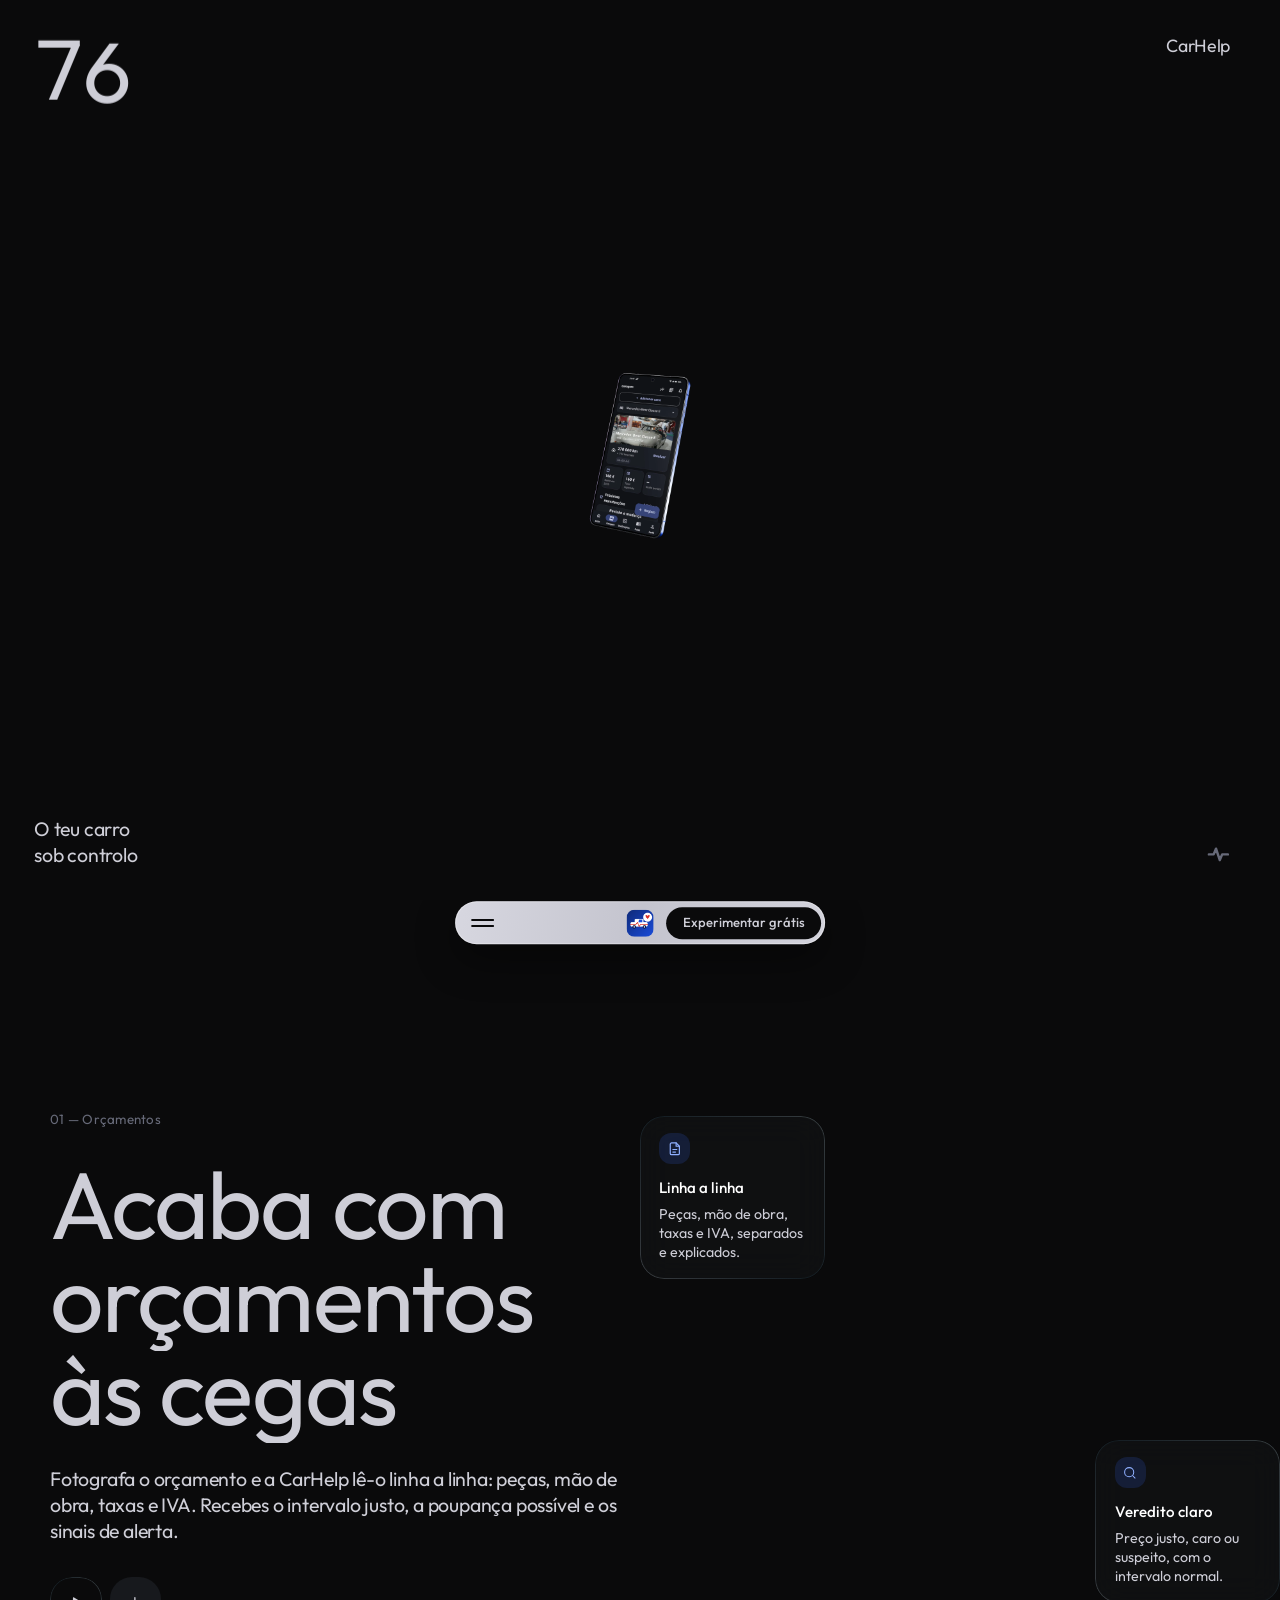
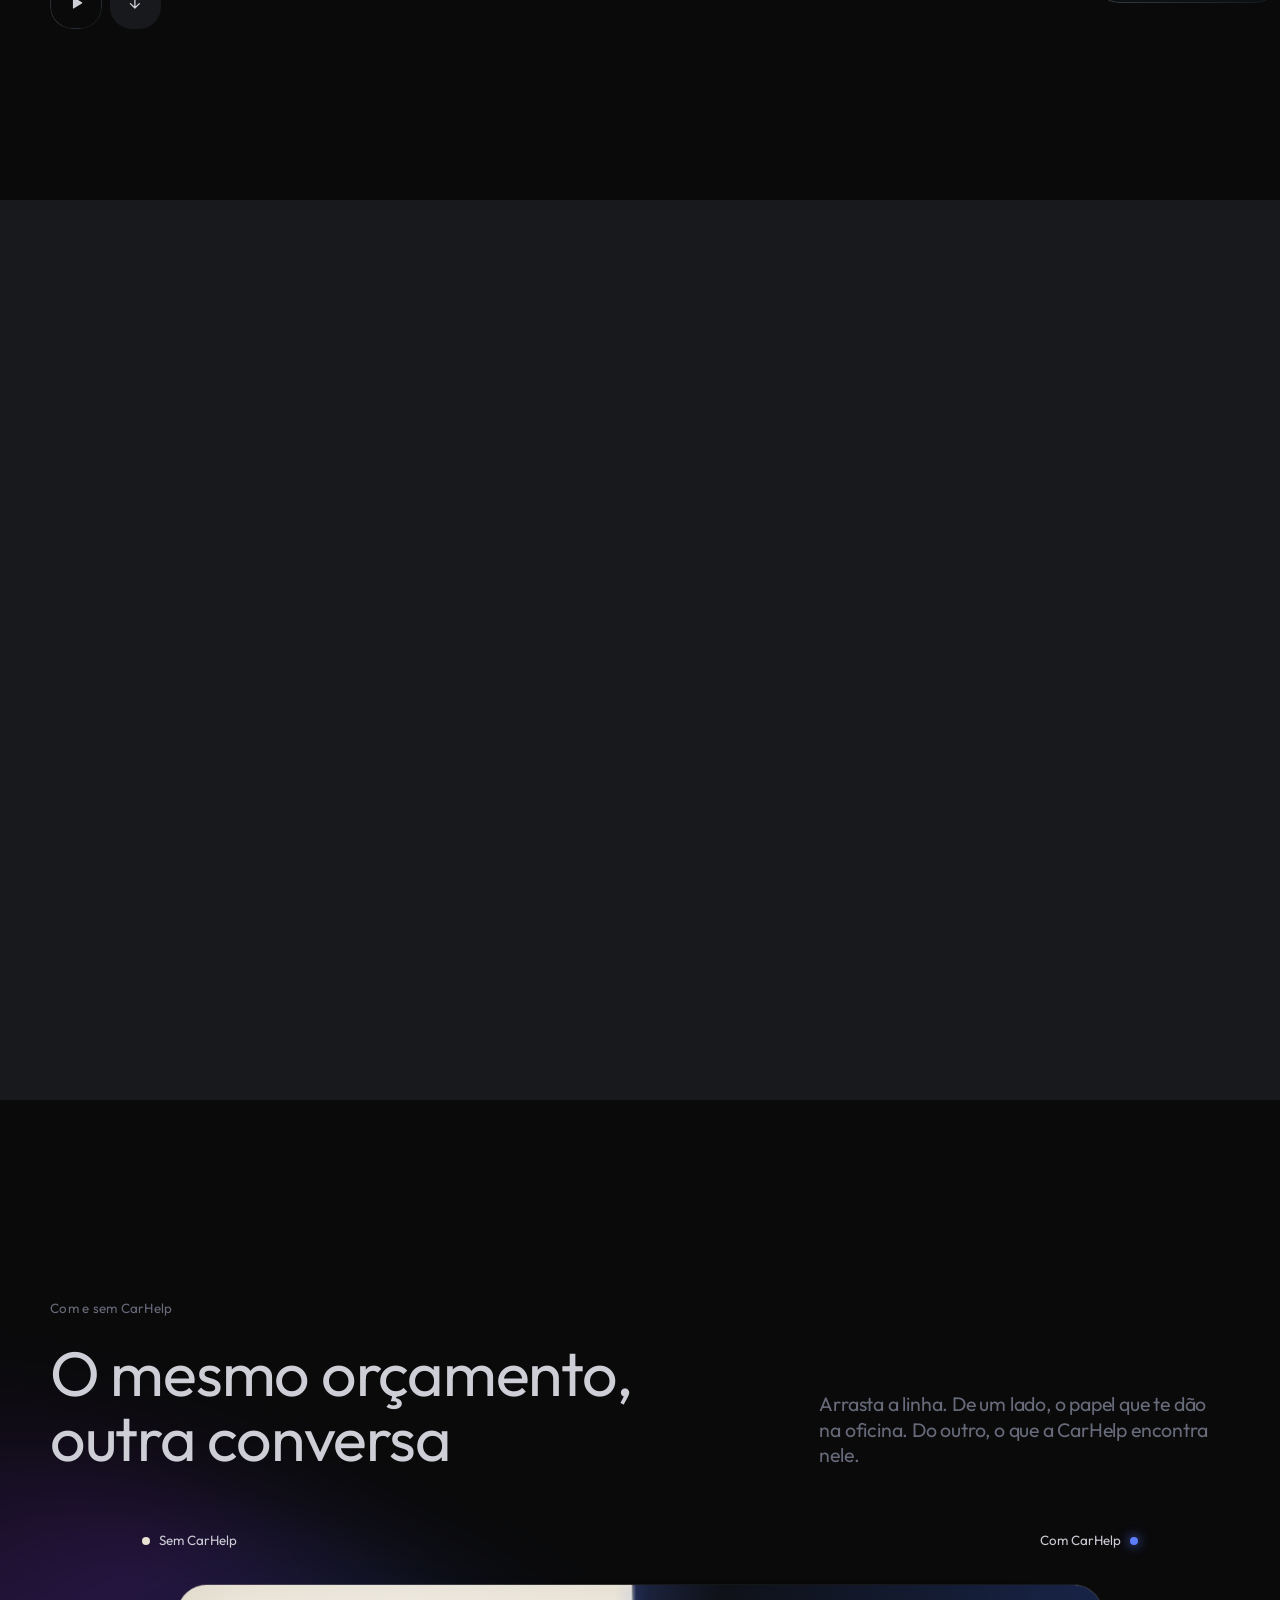
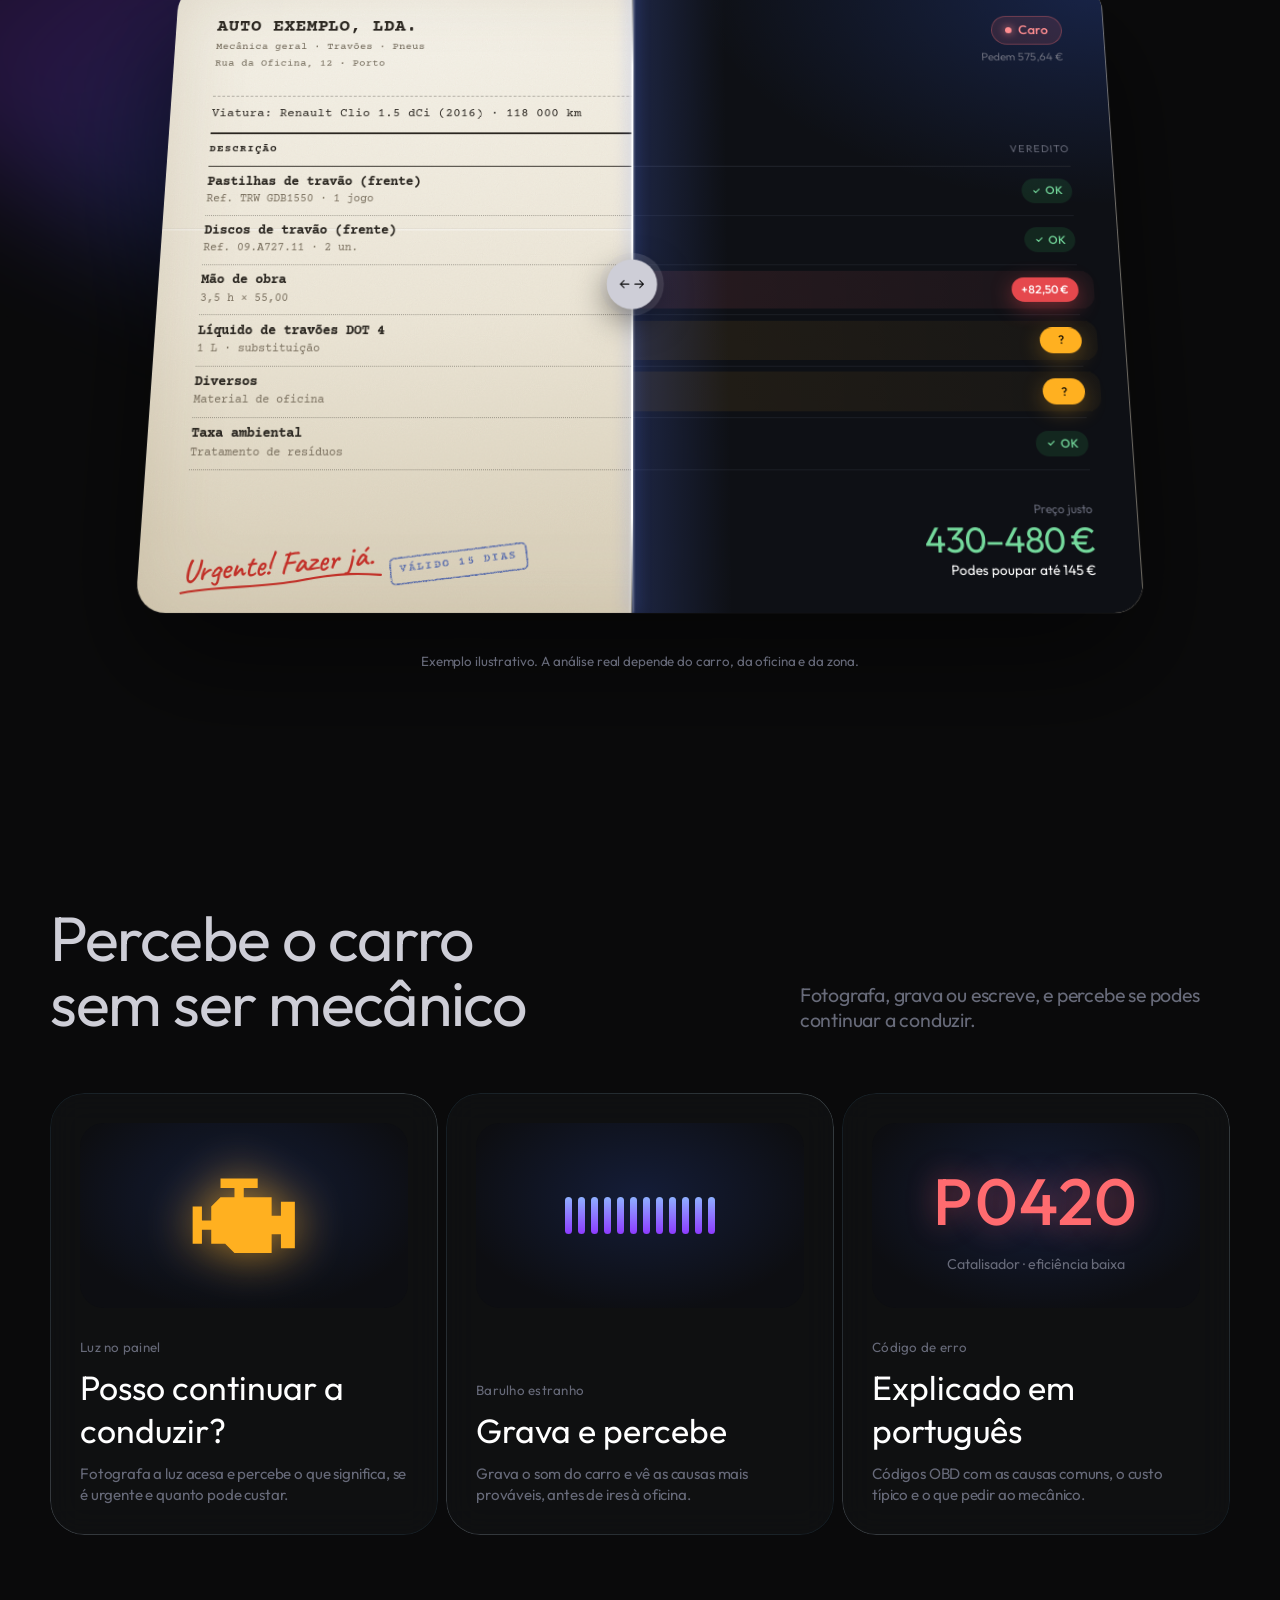
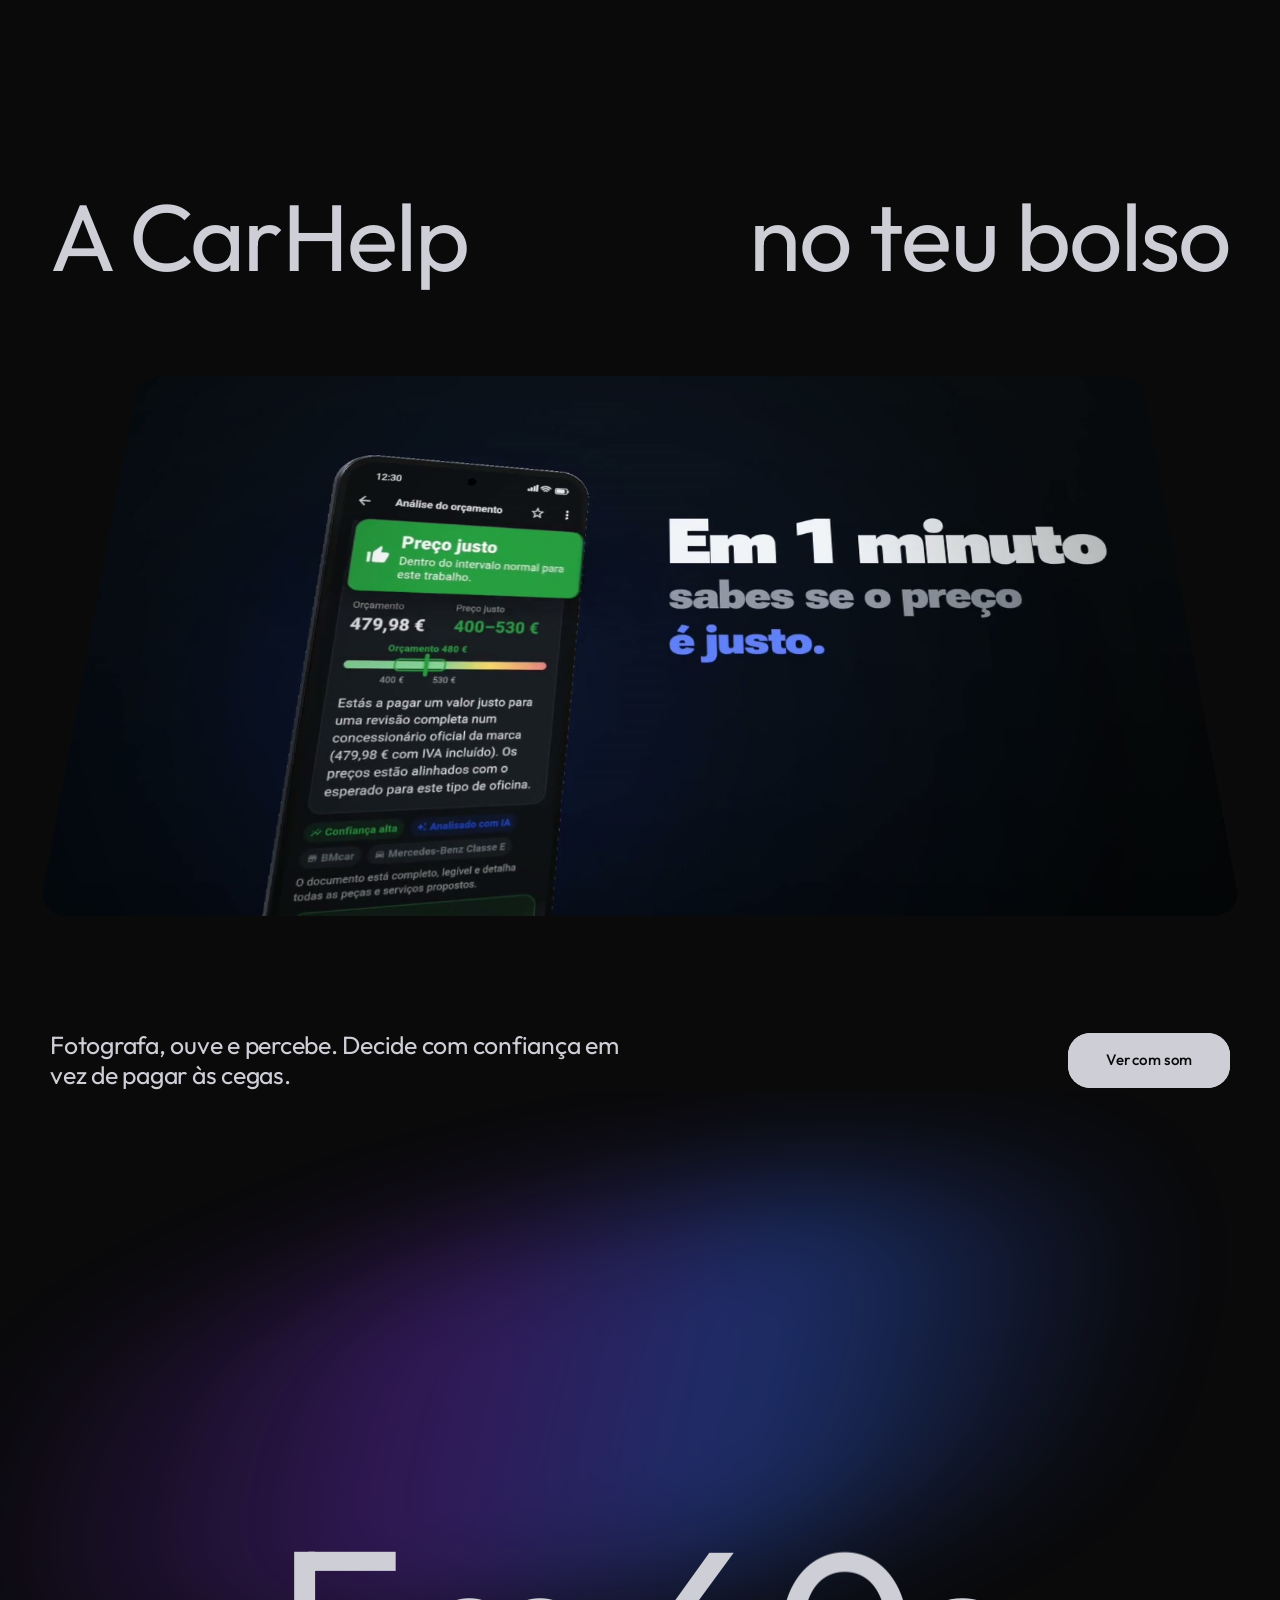
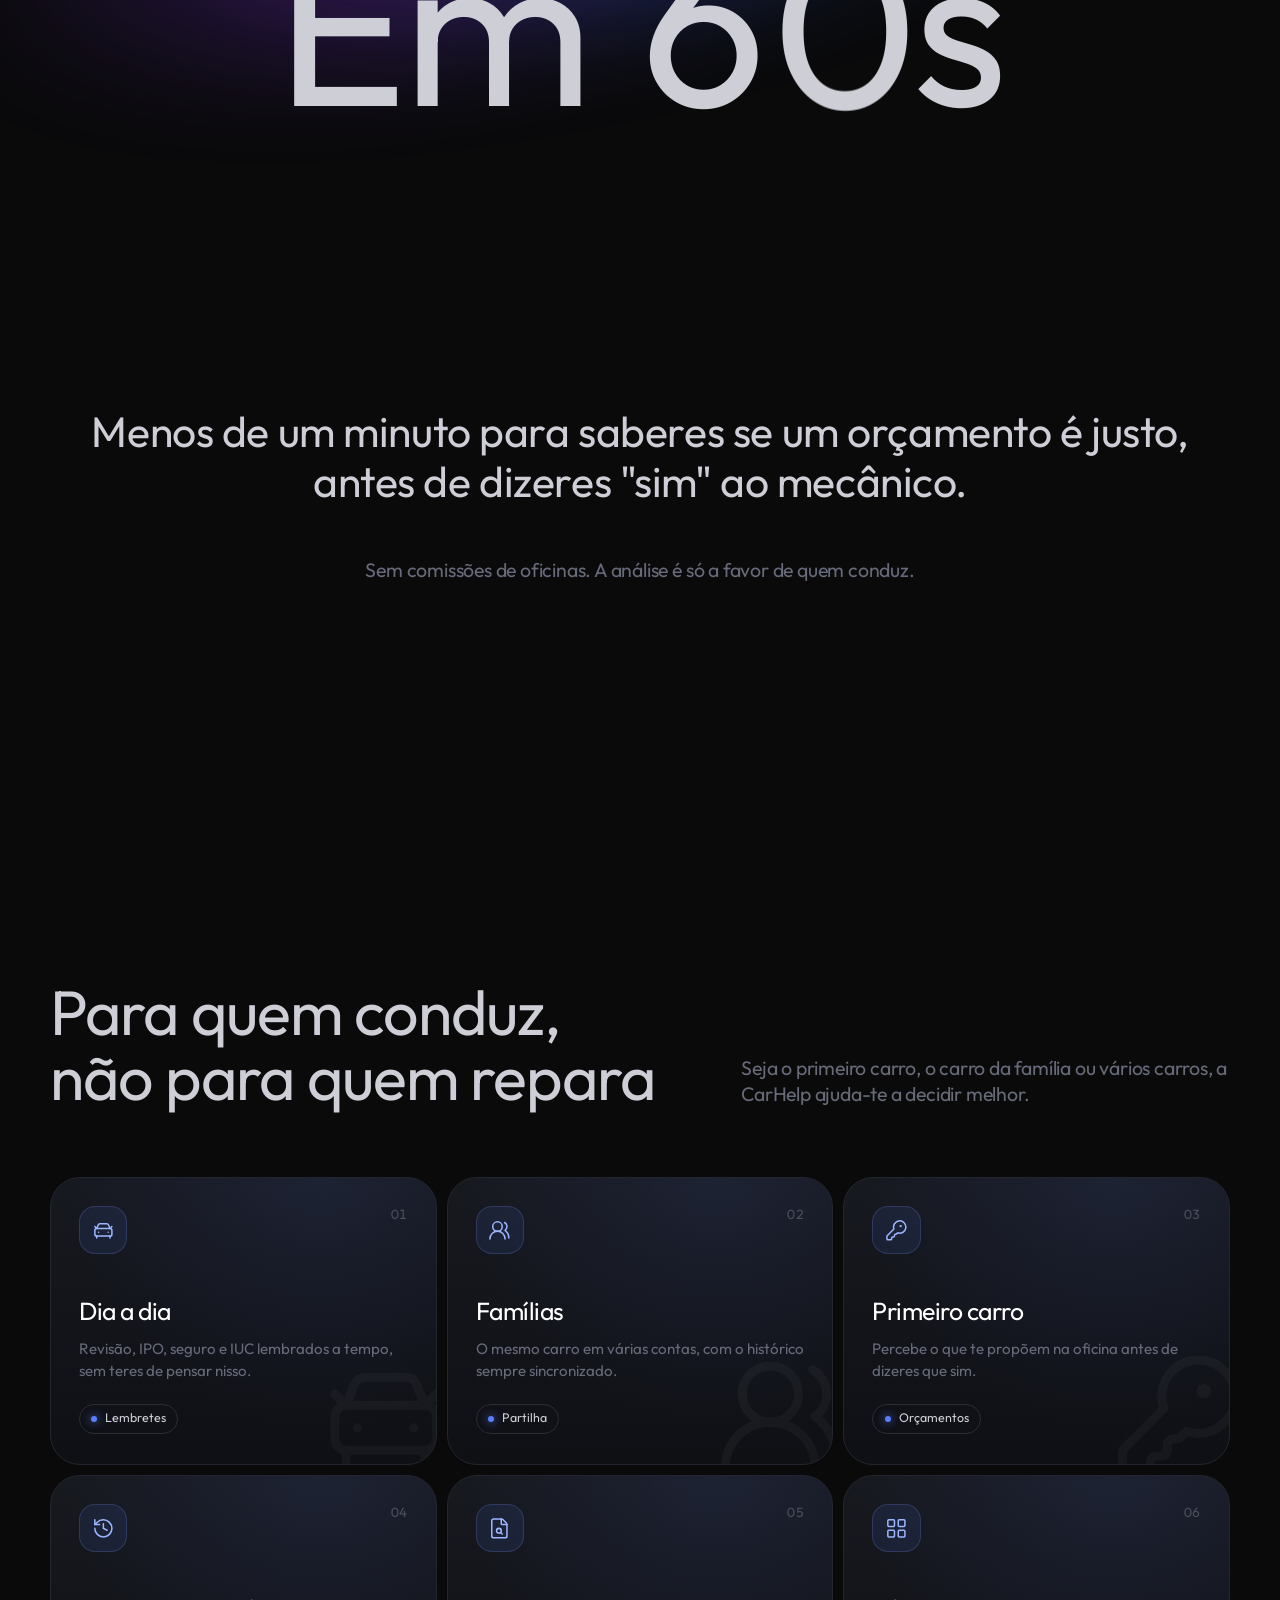
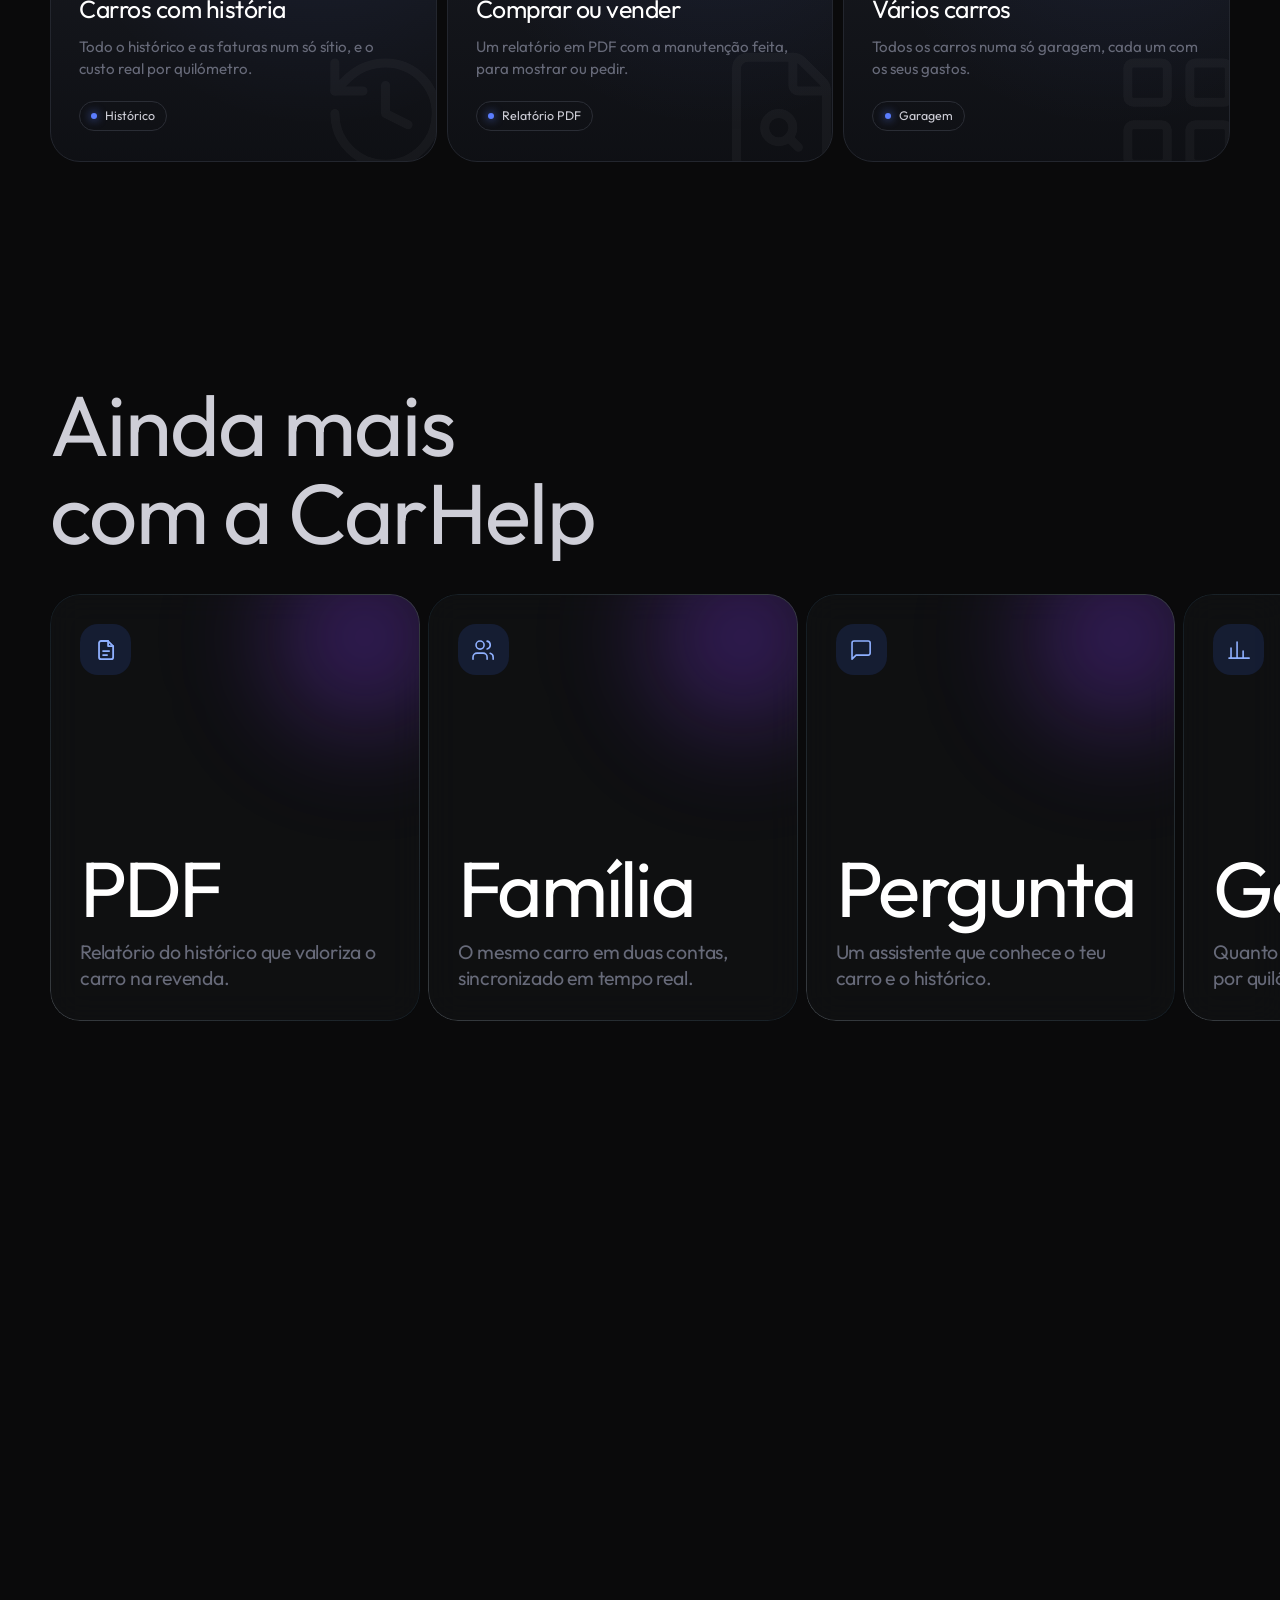
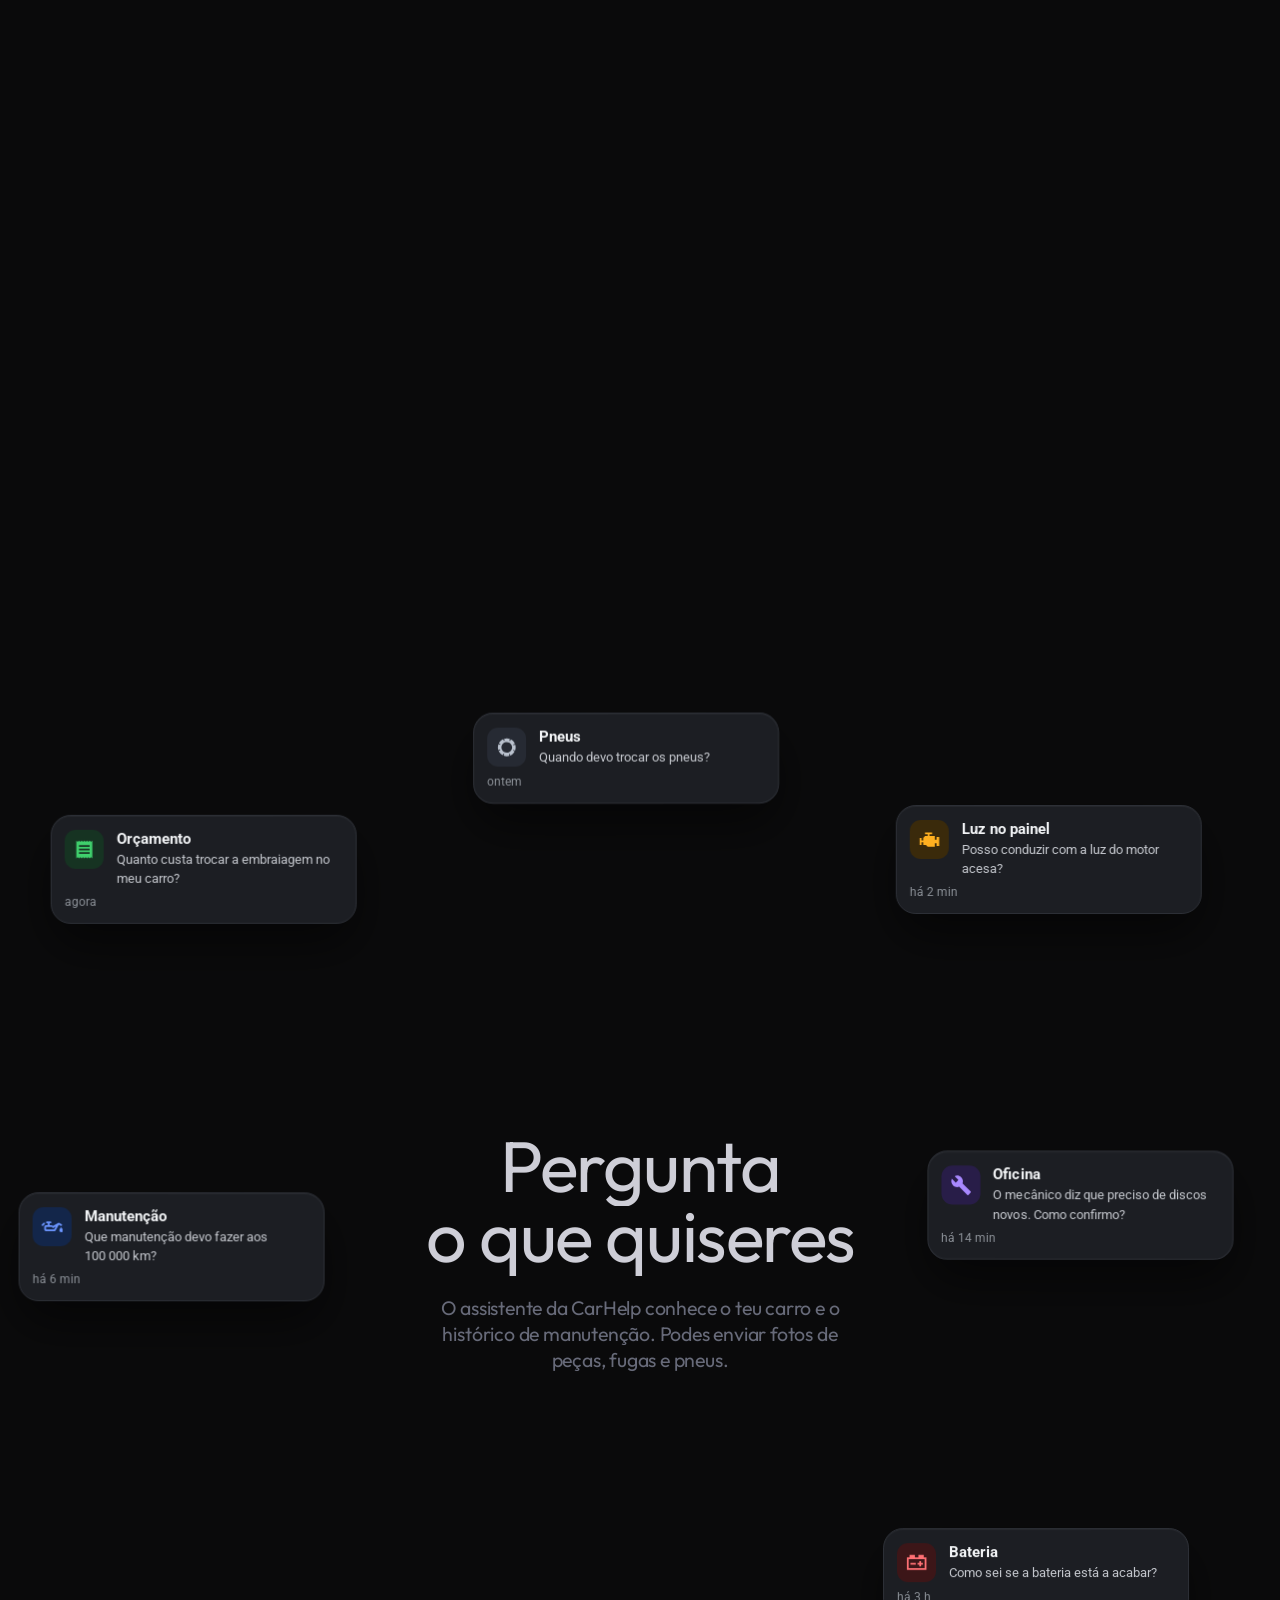
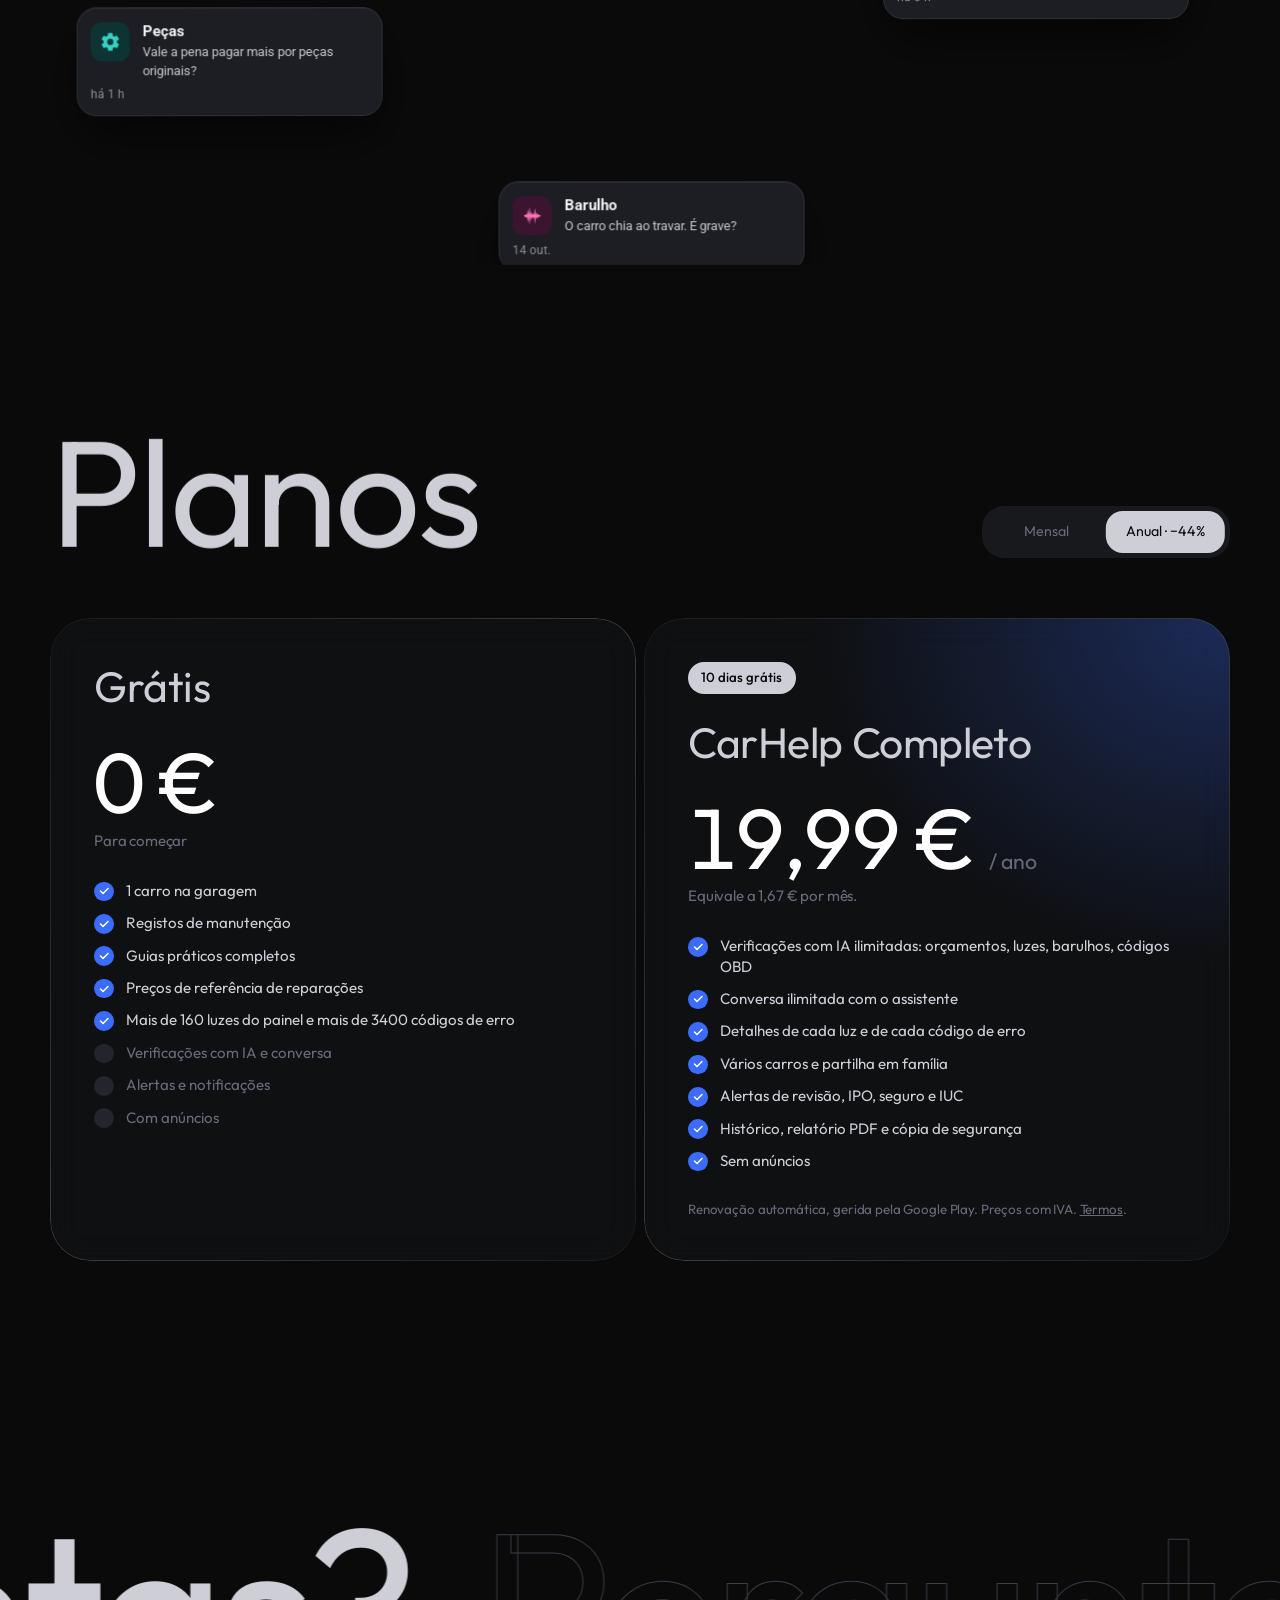
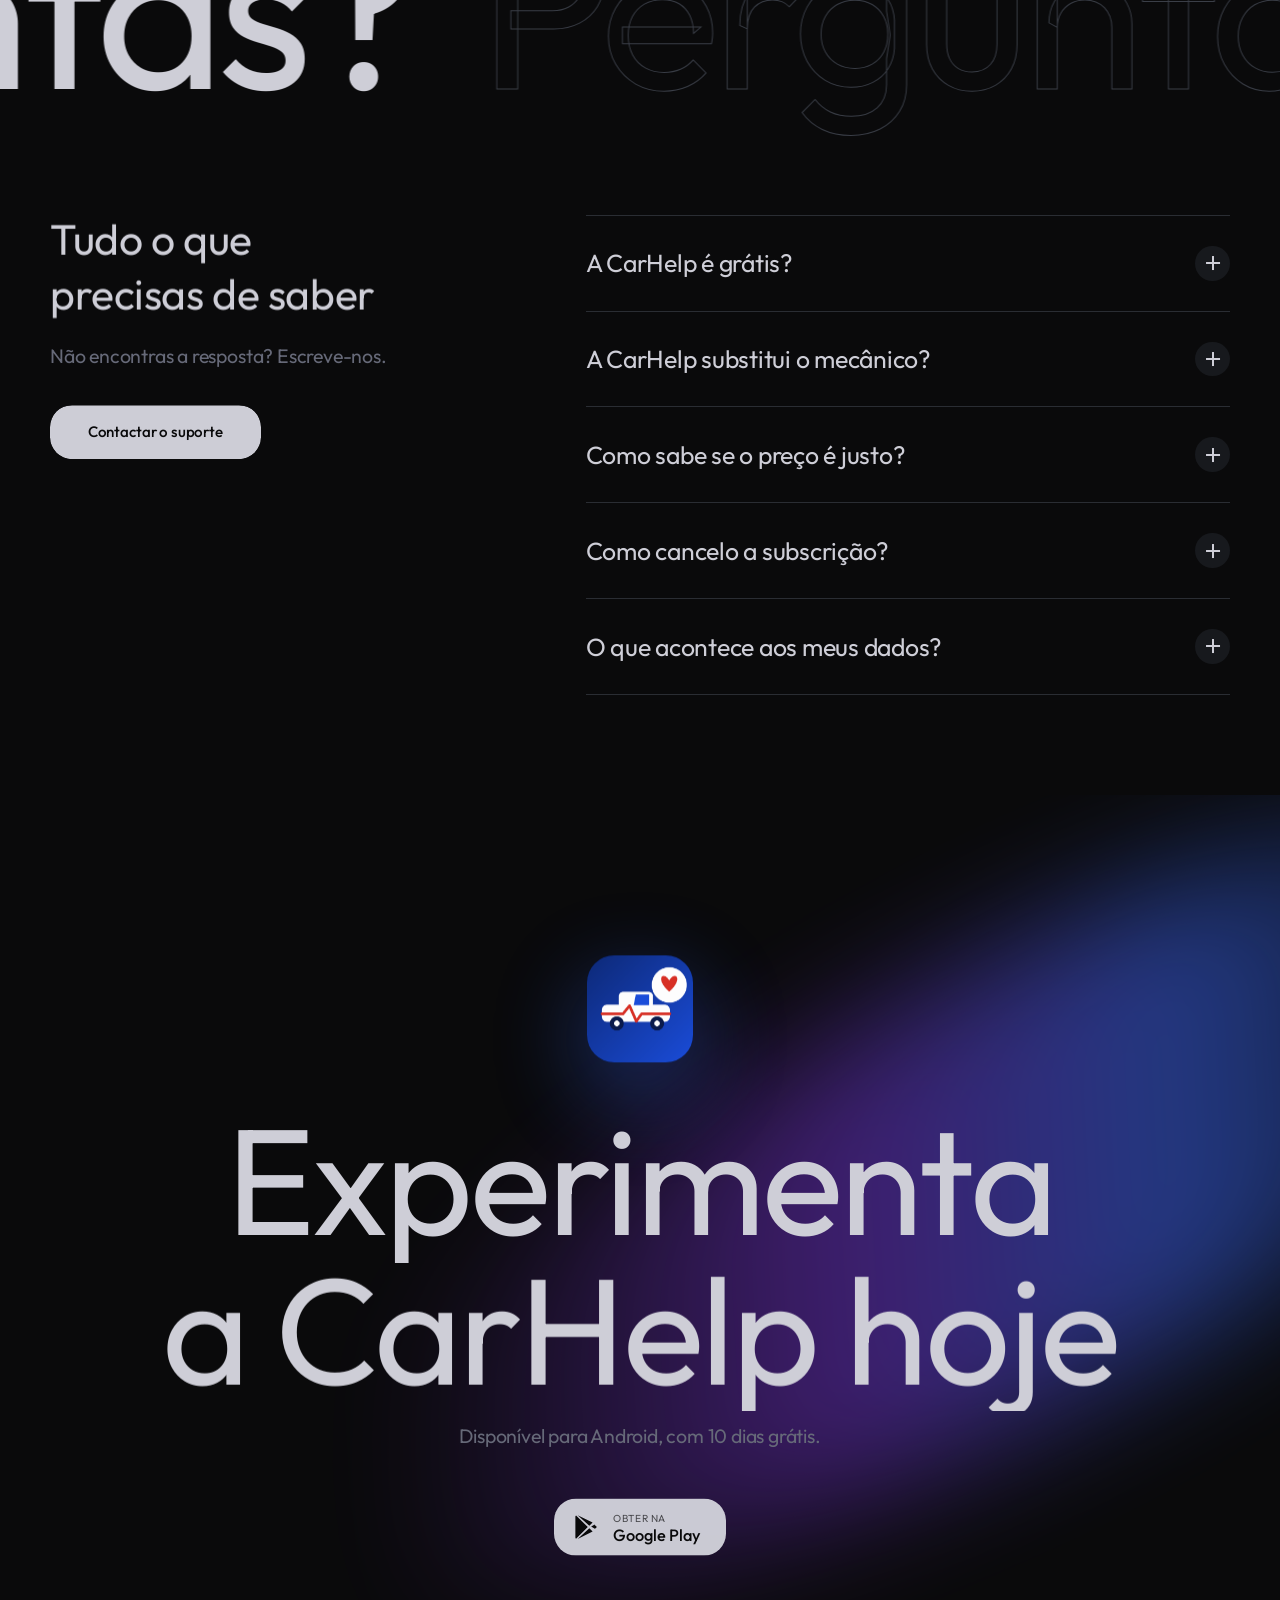
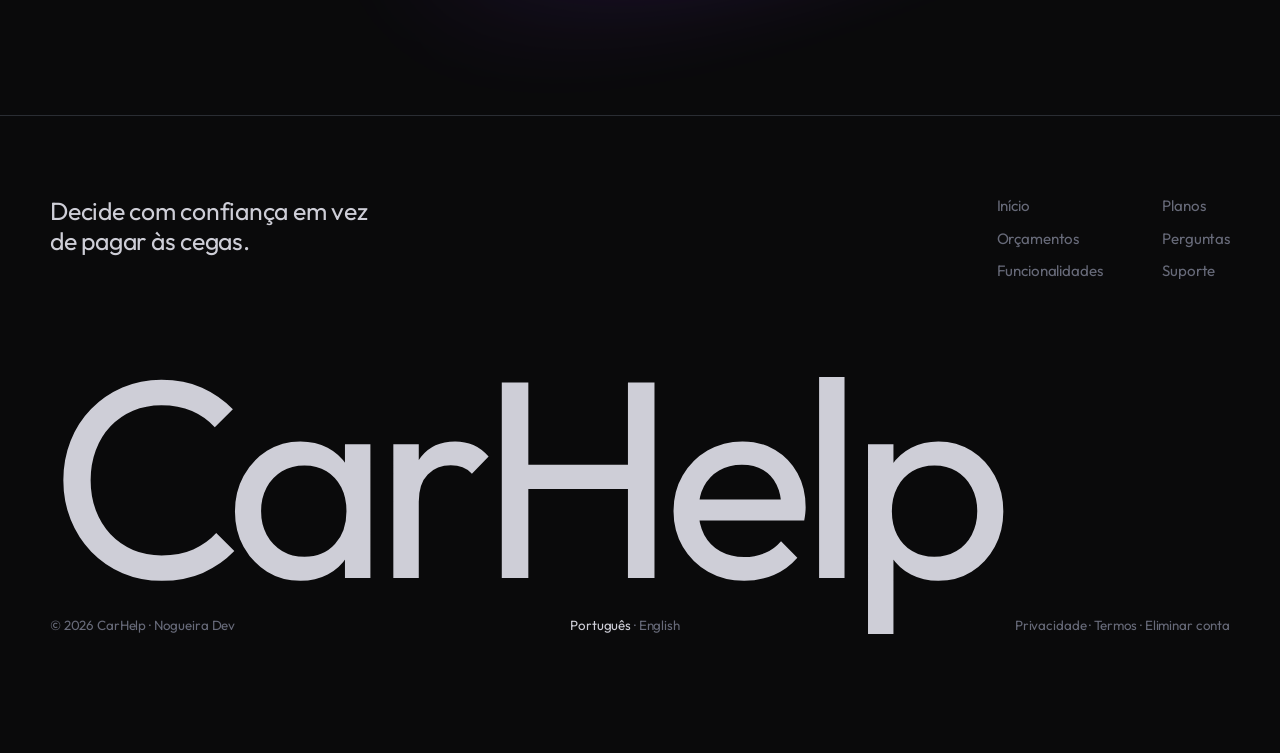
==== commit 8e9377f7: "Add files via upload" ====
--- a/index.html
+++ b/index.html
@@ -31,7 +31,7 @@
   {"@context":"https://schema.org","@type":"WebSite","name":"CarHelp","alternateName":["CarHelp app","carhelp.pt"],"url":"https://carhelp.pt/","inLanguage":"pt-PT"}
   </script>
   <script type="application/ld+json">
-  {"@context":"https://schema.org","@type":"MobileApplication","name":"CarHelp","operatingSystem":"ANDROID","applicationCategory":"AutomotiveApplication","inLanguage":"pt-PT","description":"Fotografa o orçamento da oficina e descobre em 1 minuto se o preço é justo. Percebe luzes do painel, barulhos e códigos de erro, e mantém o carro em dia.","url":"https://carhelp.pt/","image":"https://carhelp.pt/media/app-icon.png","author":{"@type":"Organization","name":"Nogueira Dev"},"offers":{"@type":"Offer","price":"0","priceCurrency":"EUR"}}
+  {"@context":"https://schema.org","@type":"MobileApplication","name":"CarHelp","operatingSystem":"ANDROID","applicationCategory":"AutomotiveApplication","inLanguage":"pt-PT","description":"Fotografa o orçamento da oficina e descobre em 1 minuto se o preço é justo. Percebe luzes do painel, barulhos e códigos de erro, e mantém o carro em dia.","url":"https://carhelp.pt/","installUrl":"https://play.google.com/store/apps/details?id=com.tomas.car_help","sameAs":["https://play.google.com/store/apps/details?id=com.tomas.car_help"],"image":"https://carhelp.pt/media/app-icon.png","author":{"@type":"Organization","name":"Nogueira Dev"},"offers":{"@type":"Offer","price":"0","priceCurrency":"EUR"}}
   </script>
   <link rel="stylesheet" href="site.css">
   <script>document.documentElement.classList.replace('no-js', 'js');</script>
